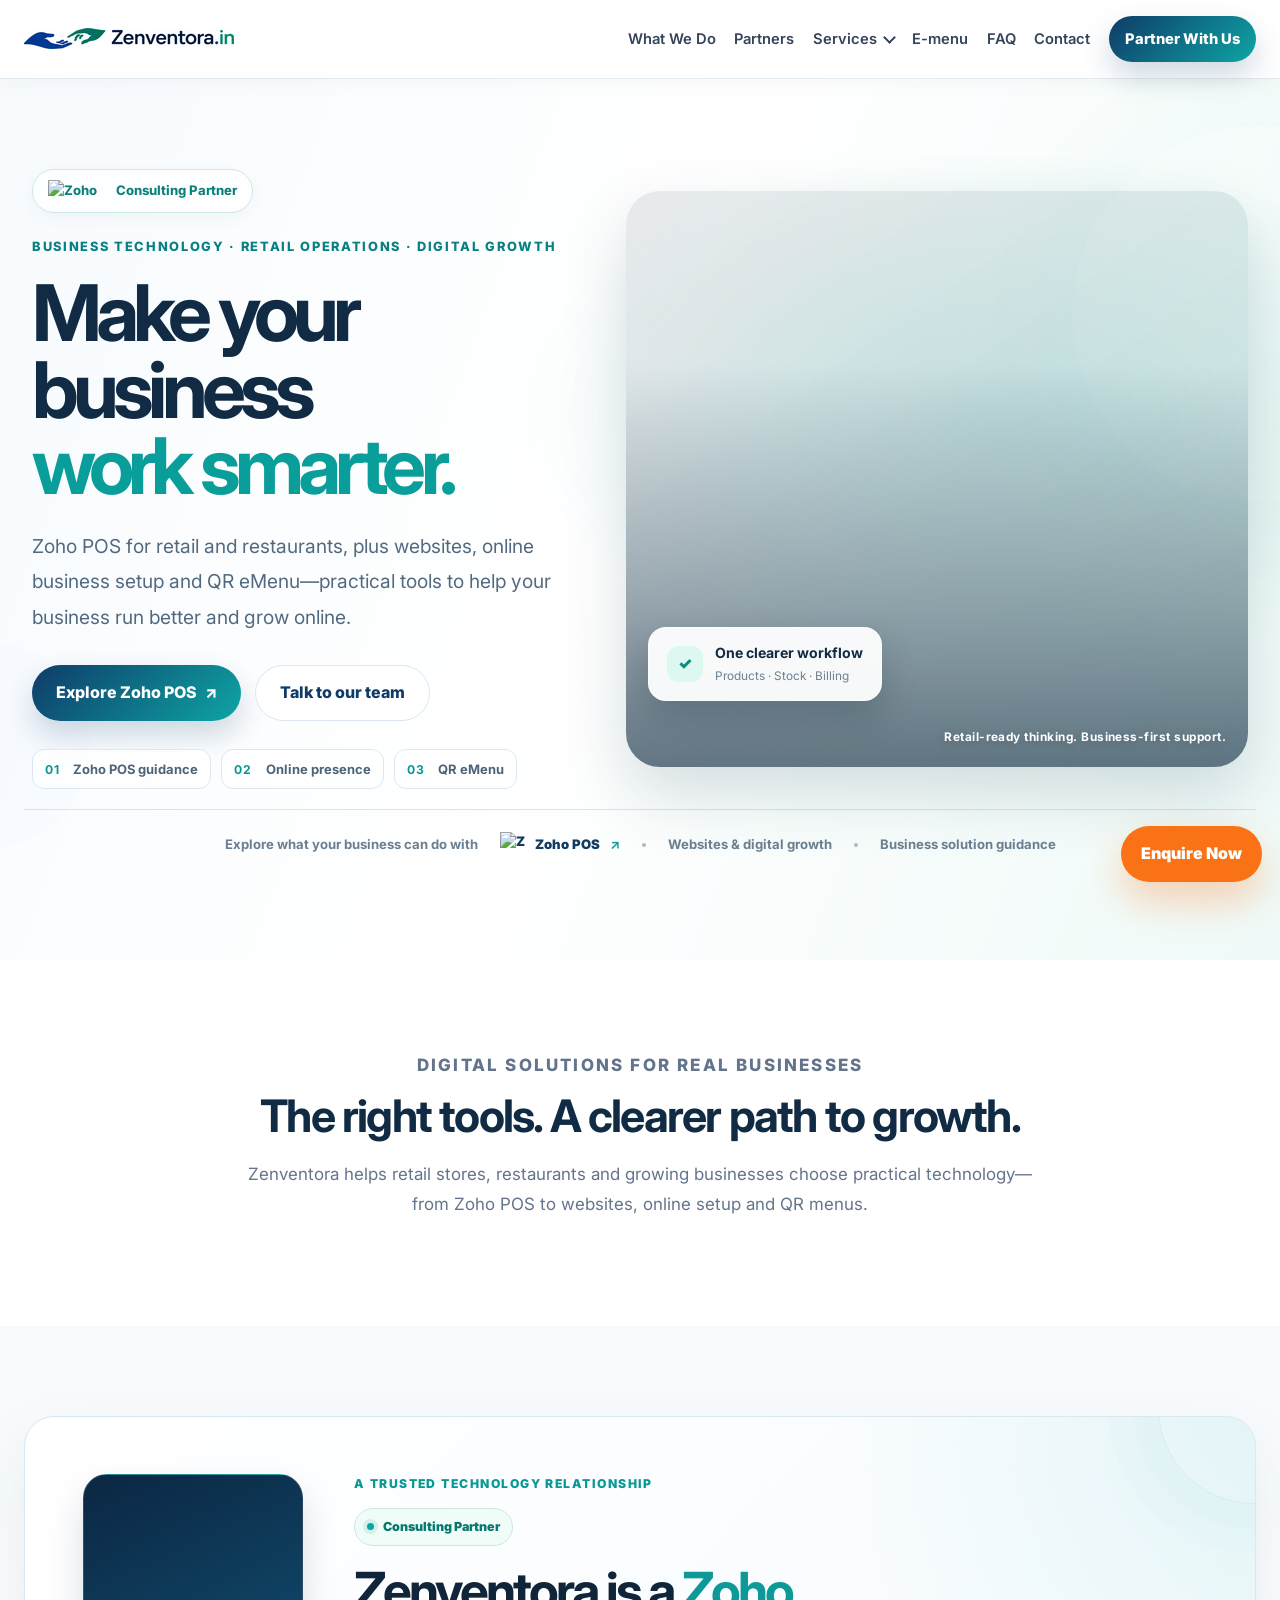
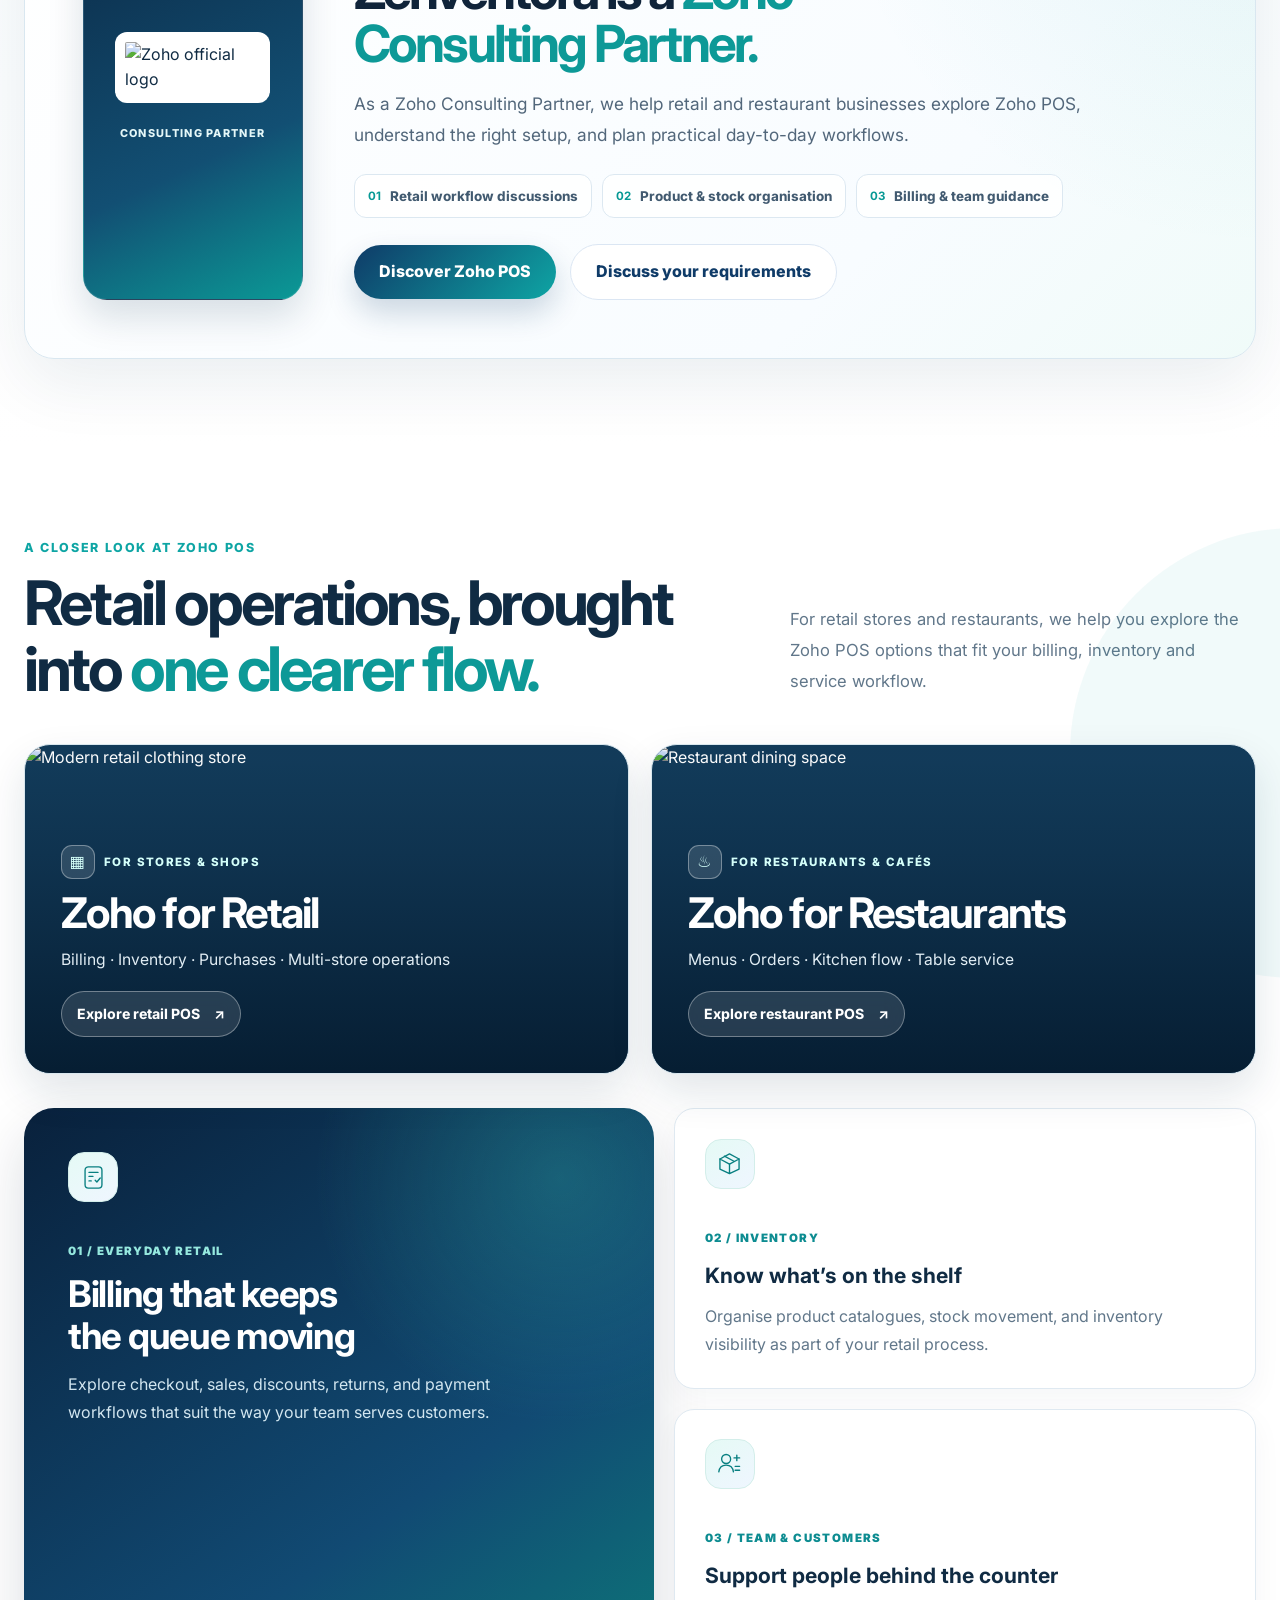
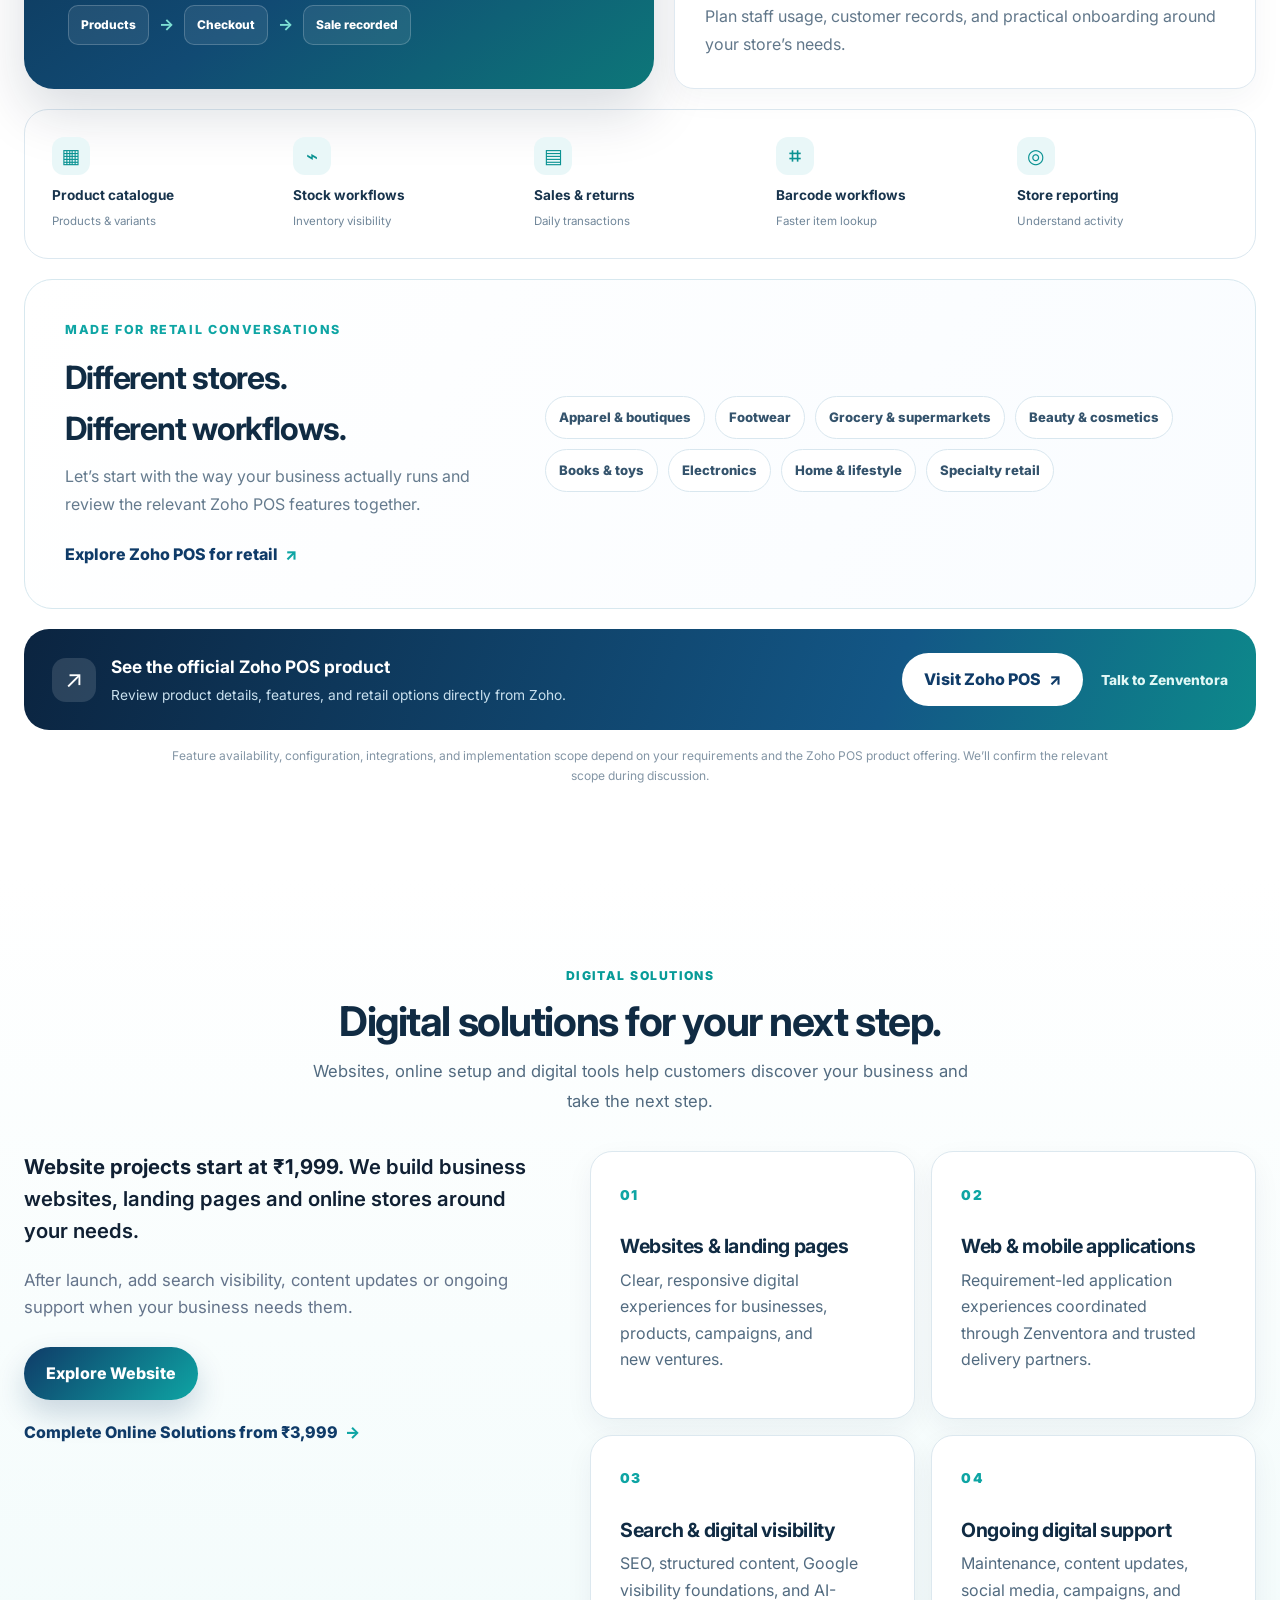
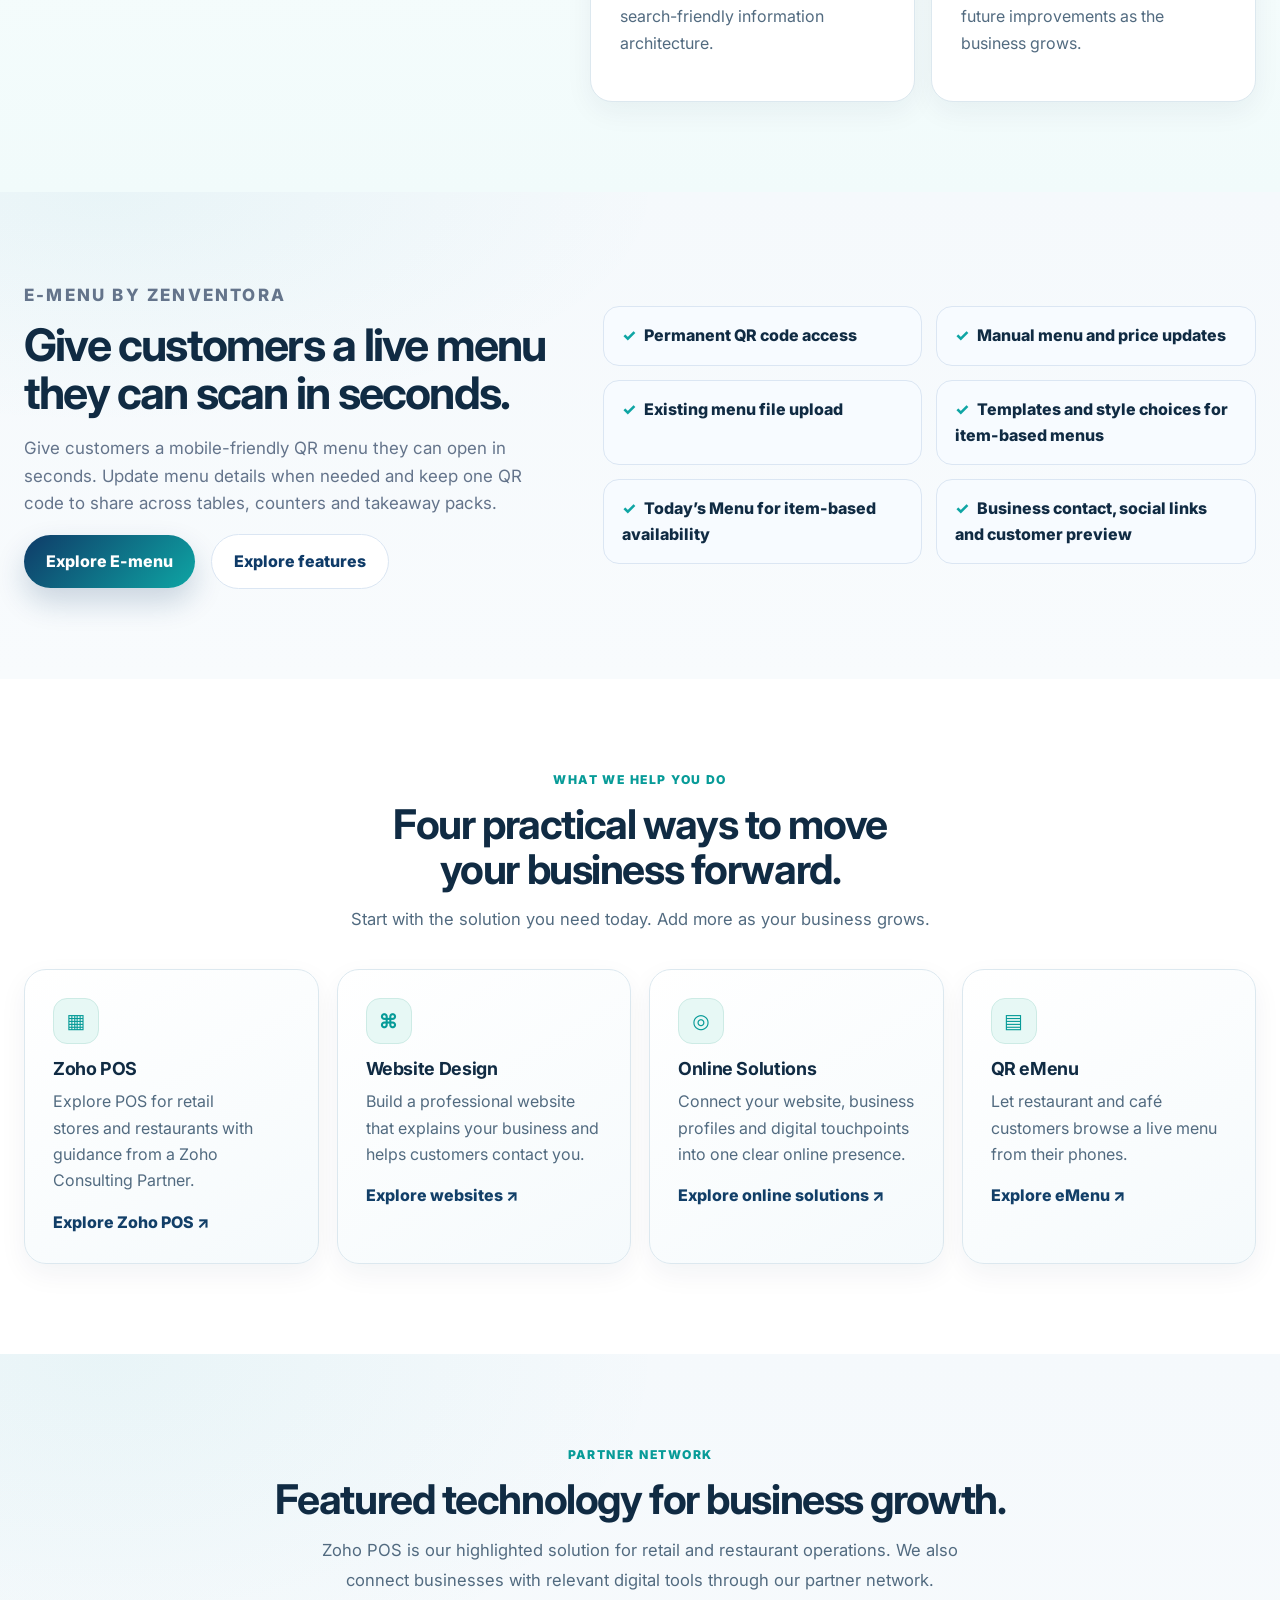
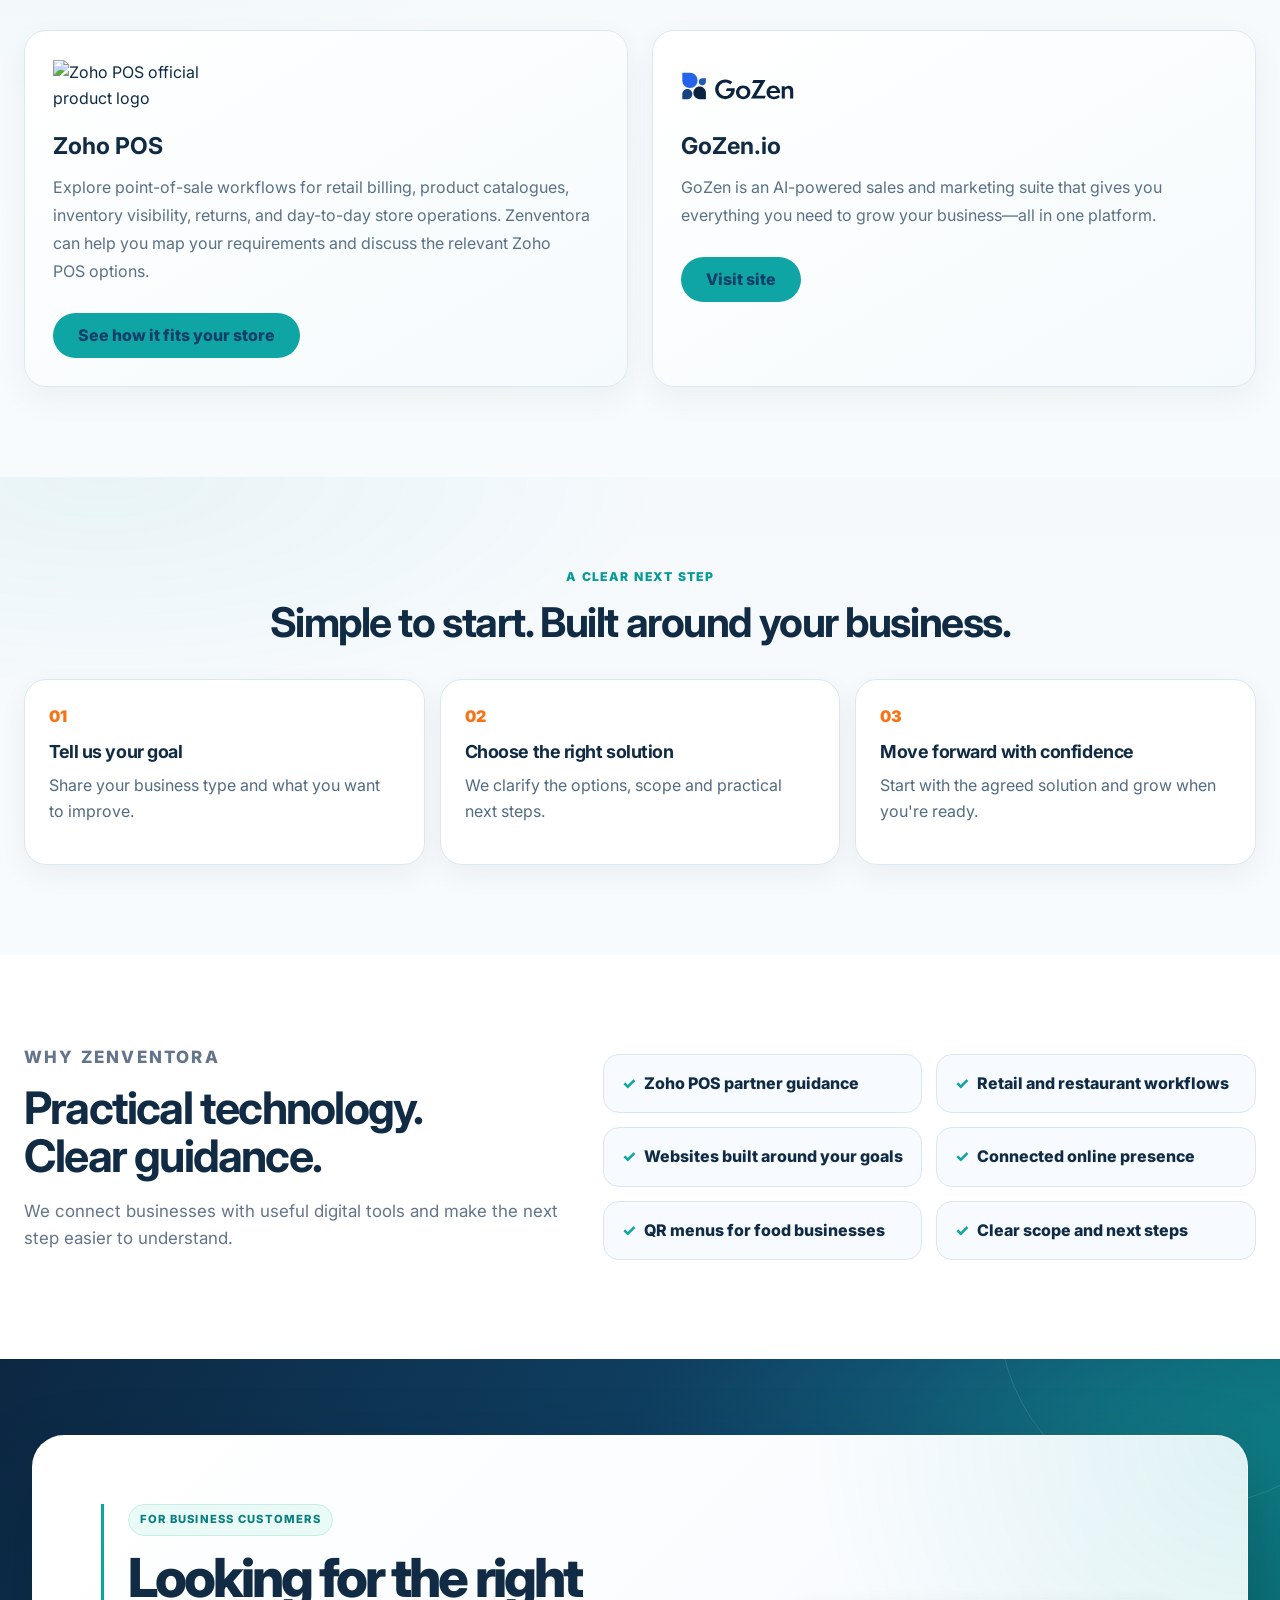
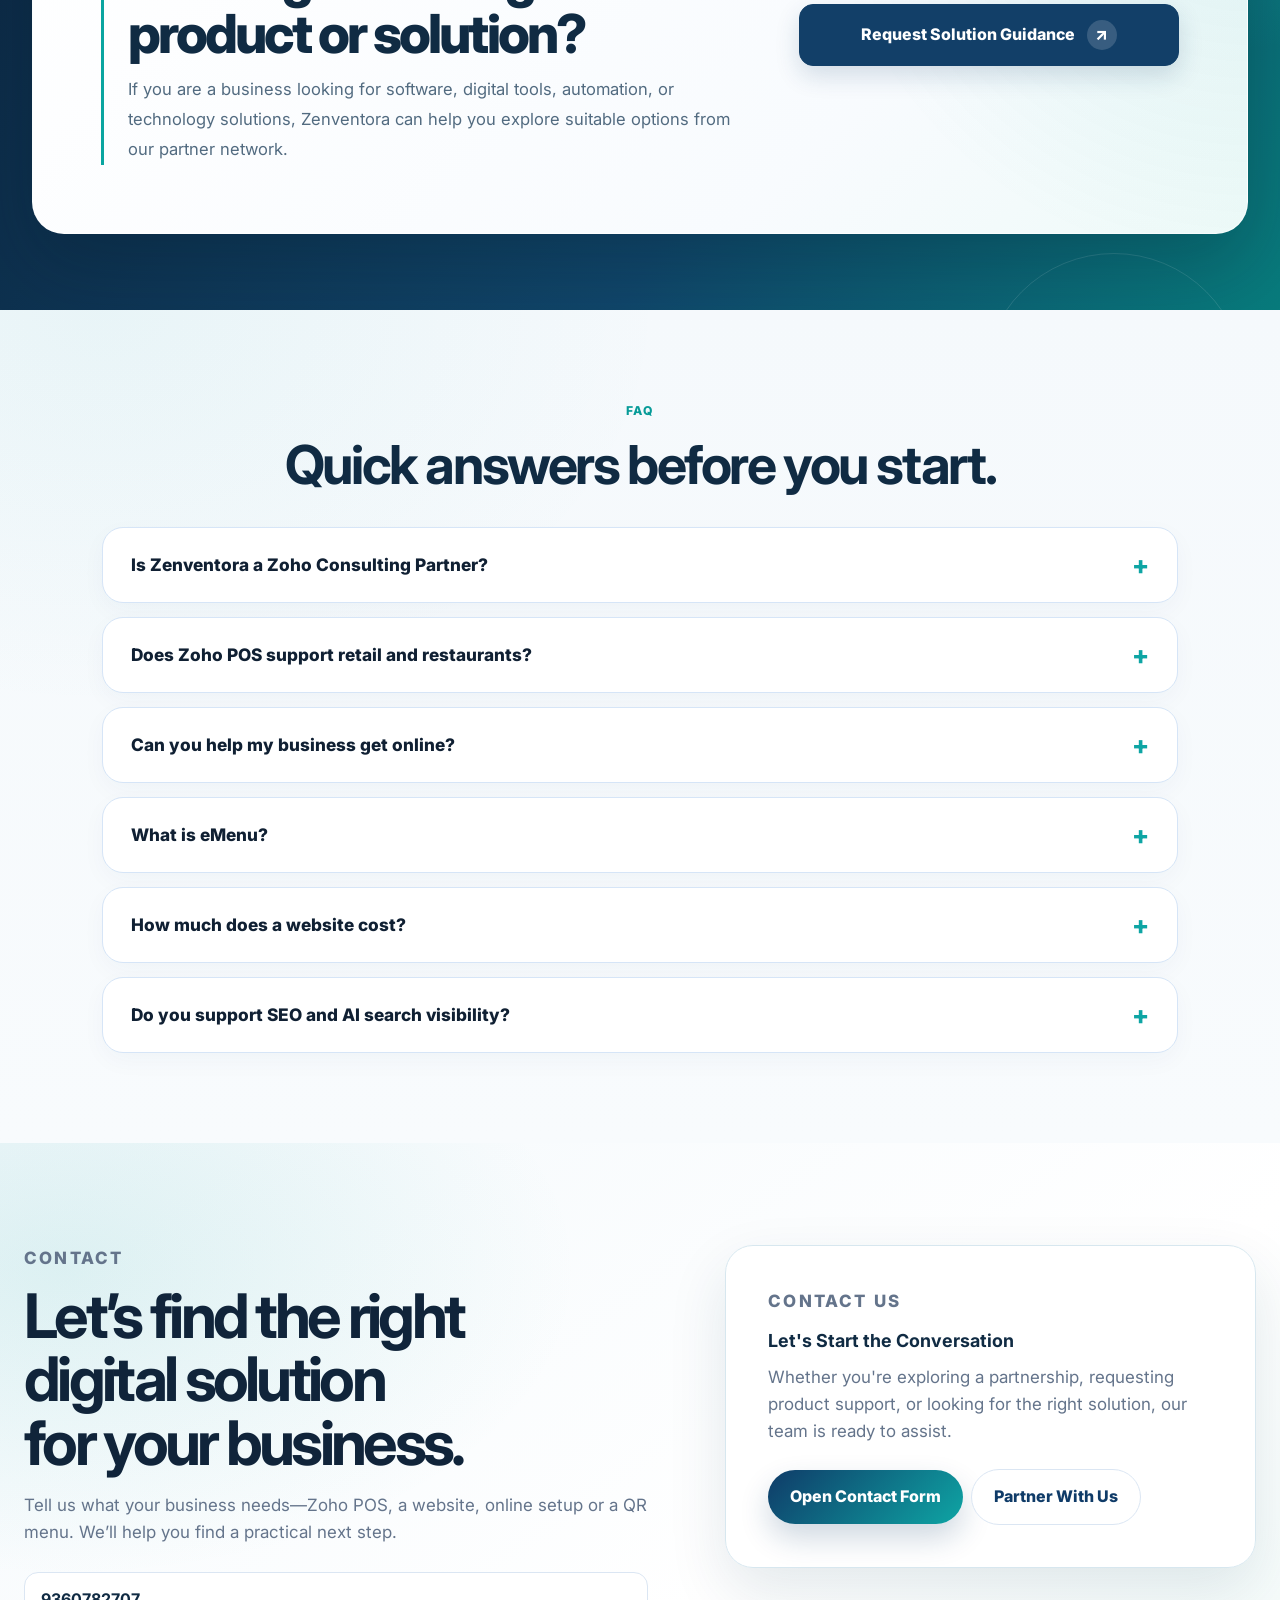
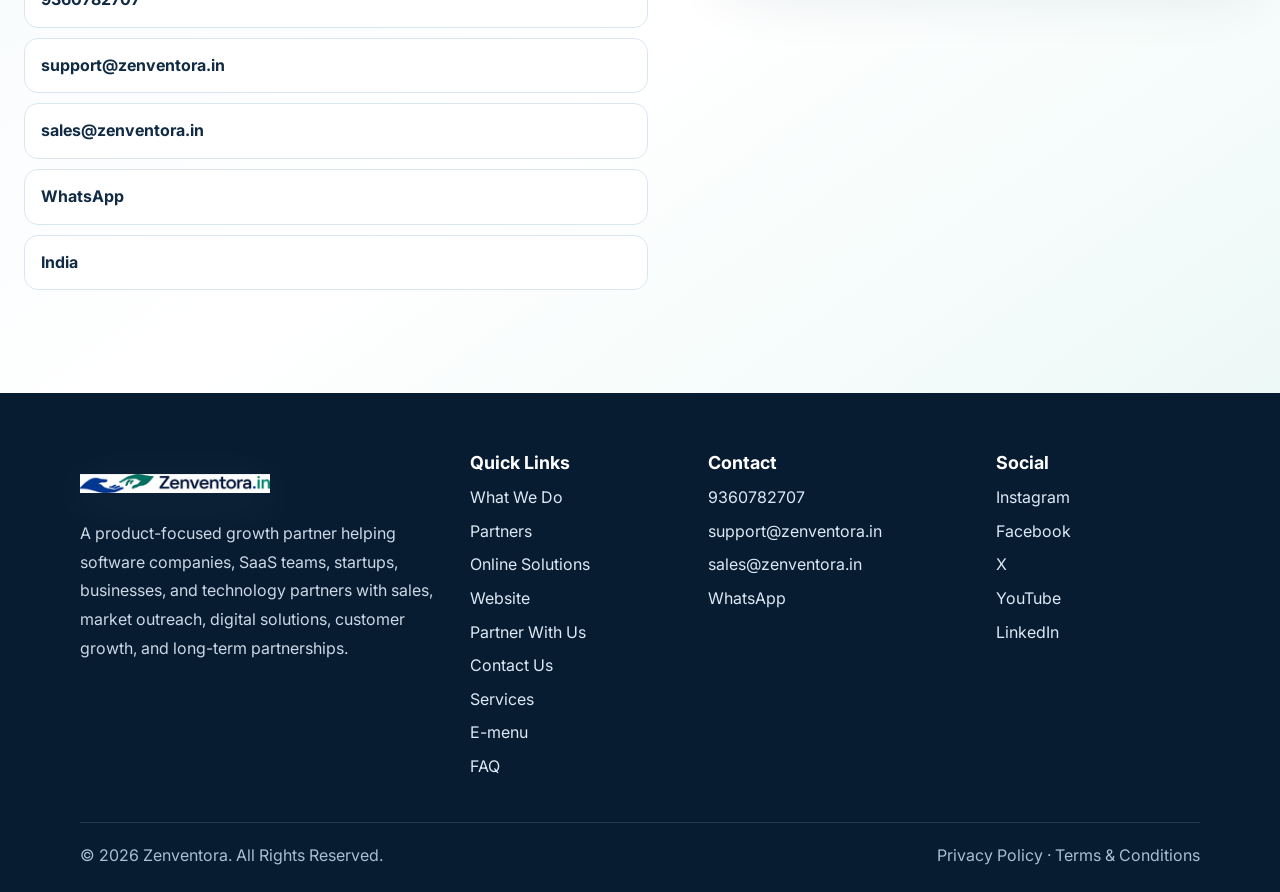
==== index.html @ f7a9f910 "Sharpen homepage digital solutions and POS messaging" ====
<!doctype html>
<html lang="en-IN">
<head>
  <meta charset="utf-8" />
  <meta name="viewport" content="width=device-width, initial-scale=1" />
  <title>Zenventora | Zoho Consulting Partner & Zoho POS Support</title>
  <meta name="description" content="Zenventora is a Zoho Consulting Partner helping businesses explore Zoho POS retail workflows, inventory, billing, and store operations, alongside websites and digital growth services in India." />
  <meta name="keywords" content="Zenventora, Zoho Consulting Partner, Zoho POS India, Zoho POS retail support, retail POS workflow, inventory and billing workflows, website development, website maintenance, SEO, AI search visibility, digital growth" />
  <meta name="application-name" content="Zenventora" />
  <meta name="author" content="Zenventora" />
  <meta name="robots" content="index, follow, max-image-preview:large" />
  <link rel="canonical" href="https://zenventora.in/" />
  <link rel="alternate" href="https://zenventora.in/" hreflang="en-IN" />
  <link rel="alternate" href="https://zenventora.in/" hreflang="x-default" />

  <meta property="og:type" content="website" />
  <meta property="og:url" content="https://zenventora.in/" />
  <meta property="og:title" content="Zenventora | Zoho Consulting Partner & Zoho POS Support" />
  <meta property="og:description" content="Zoho POS guidance for retail inventory, billing, sales, vendor workflows and multi-outlet operations across boutiques, apparel, grocery and supermarkets." />
  <meta property="og:image" content="https://zenventora.in/assets/zenventora.png" />
  <meta property="og:site_name" content="Zenventora" />
  <meta property="og:locale" content="en_IN" />
  <meta name="twitter:card" content="summary_large_image" />
  <meta name="twitter:title" content="Zenventora | Product Growth, Sales & Partnerships" />
  <meta name="twitter:description" content="Zoho POS support for retail billing, inventory, vendors, sales and multi-outlet workflows with Zenventora in India." />
  <meta name="twitter:image" content="https://zenventora.in/assets/zenventora.png" />

  <link rel="icon" href="assets/zenventora.png" type="image/png" />
  <link rel="apple-touch-icon" href="assets/zenventora.png" />
  <link rel="manifest" href="site.webmanifest" />
  <meta name="theme-color" content="#0f3b68" />

  <link rel="preconnect" href="https://fonts.googleapis.com" />
  <link rel="preconnect" href="https://fonts.gstatic.com" crossorigin />
  <link href="https://fonts.googleapis.com/css2?family=Inter:wght@400;500;600;700;800&display=swap" rel="stylesheet" />
  <link rel="stylesheet" href="styles.css" />

  <script type="application/ld+json">
  {
    "@context": "https://schema.org",
    "@type": "WebSite",
    "name": "Zenventora",
    "alternateName": ["Zenventora India", "zenventora.in"],
    "url": "https://zenventora.in/",
    "inLanguage": "en-IN",
    "description": "Official website of Zenventora, a Zoho Consulting Partner helping businesses explore Zoho POS retail workflows alongside websites and digital growth services.",
    "publisher": {
      "@type": "Organization",
      "name": "Zenventora",
      "url": "https://zenventora.in/",
      "logo": "https://zenventora.in/assets/zenventora-logo.svg"
    }
  }
  </script>
  <script type="application/ld+json">
  {
    "@context": "https://schema.org",
    "@type": "Organization",
    "name": "Zenventora",
    "url": "https://zenventora.in/",
    "logo": "https://zenventora.in/assets/zenventora-logo.svg",
    "image": "https://zenventora.in/assets/zenventora.png",
    "hasOfferCatalog": {
      "@type": "OfferCatalog",
      "name": "Zenventora services",
      "itemListElement": [
        {"@type": "Offer", "itemOffered": {"@type": "Service", "name": "Affordable custom website development"}},
        {"@type": "Offer", "itemOffered": {"@type": "Service", "name": "Website maintenance and management"}},
        {"@type": "Offer", "itemOffered": {"@type": "Service", "name": "Search engine optimization (SEO) and AI search visibility optimization"}},
        {"@type": "Offer", "itemOffered": {"@type": "Service", "name": "Digital marketing and social media management"}},
        {"@type": "Offer", "itemOffered": {"@type": "Service", "name": "Web application development"}},
        {"@type": "Offer", "itemOffered": {"@type": "Service", "name": "Mobile application development"}},
        {"@type": "Offer", "itemOffered": {"@type": "Service", "name": "Product sales and partnership growth"}}
      ]
    },
    "alternateName": ["Zenventora India", "zenventora.in"],
    "areaServed": "IN",
    "sameAs": ["https://www.instagram.com/zenventora/", "https://www.facebook.com/profile.php?id=61591519560721", "https://x.com/zenventora", "https://www.youtube.com/@zenventora", "https://www.linkedin.com/company/zenventora/"],
    "description": "Zenventora helps businesses establish and grow their online presence with affordable custom websites, maintenance, SEO, AI search visibility, digital marketing, social media support, as well as product sales, outreach, onboarding coordination, and partner-led growth.",
    "contactPoint": [{
      "@type": "ContactPoint",
      "telephone": "+91-9360782707",
      "contactType": "sales",
      "url": "https://wa.me/919360782707",
      "areaServed": "IN",
      "availableLanguage": ["English", "Tamil"]
    }]
  }
  </script>
  <script type="application/ld+json">
  {
    "@context": "https://schema.org",
    "@type": "Service",
    "name": "Business Website Development",
    "serviceType": "Professional business website development",
    "provider": {"@type":"Organization","name":"Zenventora","url":"https://zenventora.in/"},
    "areaServed": {"@type":"Country","name":"India"},
    "description": "Professional business website development with optional SEO, Google visibility, social media, digital marketing, maintenance, web application, mobile application and business growth support."
  }
  </script>
  <script type="application/ld+json">
  {
    "@context": "https://schema.org",
    "@type": "FAQPage",
    "mainEntity": [
      {"@type":"Question","name":"What does Zenventora do?","acceptedAnswer":{"@type":"Answer","text":"Zenventora provides affordable custom website development, web application and mobile app development, website maintenance, SEO, AI search visibility optimization, digital marketing, social media support, product sales support, customer outreach, onboarding coordination, and partner-led growth."}},
      {"@type":"Question","name":"Can Zenventora manage my website after launch?","acceptedAnswer":{"@type":"Answer","text":"Yes. Zenventora can support website maintenance and ongoing management, including content updates, performance checks, technical upkeep, SEO support, and planned improvements based on the agreed scope."}},
      {"@type":"Question","name":"What is AI search visibility optimization?","acceptedAnswer":{"@type":"Answer","text":"AI search visibility optimization, often called answer engine optimization (AEO) or generative engine optimization (GEO), helps make website information clear, structured, accurate, and easier for search engines and AI assistants to understand. Visibility or rankings cannot be guaranteed because platforms control their own results."}},
      {"@type":"Question","name":"Does Zenventora provide website, web application, and mobile application development?","acceptedAnswer":{"@type":"Answer","text":"Yes. Zenventora supports custom business websites, web applications, mobile application development, SaaS implementation support, product sales, and partnership-led growth through its delivery coordination and trusted partner network."}},
      {"@type":"Question","name":"Who can partner with Zenventora?","acceptedAnswer":{"@type":"Answer","text":"SaaS companies, software product companies, startup product teams, digital solution brands, and business technology providers can partner with Zenventora."}},
            {"@type":"Question","name":"Does Zenventora work with customers directly?","acceptedAnswer":{"@type":"Answer","text":"Yes. Businesses looking for software, digital tools, automation, or technology solutions can contact Zenventora for guided solution discovery."}},
      {"@type":"Question","name":"How much does website work cost?","acceptedAnswer":{"@type":"Answer","text":"Zenventora uses requirement-based pricing. The final scope and price depend on the pages, features, integrations, content, design requirements and ongoing support needed."}},
      {"@type":"Question","name":"Does Zenventora optimise websites for AI search and LLM-based discovery?","acceptedAnswer":{"@type":"Answer","text":"Zenventora applies strong SEO foundations such as clear answers, structured information, descriptive headings, internal linking and accurate metadata to help search and AI-powered systems understand a business. No specific AI recommendation or answer can be guaranteed."}}
    ]
  }
  </script>
</head>
<body>
  <a class="skip-link" href="#main">Skip to content</a>
  <header class="site-header" data-header>
    <nav class="nav container" aria-label="Primary navigation">
      <a class="brand" href="#home" aria-label="Zenventora home">
        <img class="brand-logo" src="assets/zenventora-logo.svg" alt="Official Zenventora logo" itemprop="logo" />
      </a>
      <button class="nav-toggle" type="button" aria-controls="nav-menu" aria-expanded="false" data-nav-toggle>Menu</button>
      <div id="nav-menu" class="nav-menu" data-nav-menu>
        <a href="#what-we-do">What We Do</a>
        <a href="#partners">Partners</a>
        <details class="nav-dropdown"><summary>Services</summary><div class="nav-dropdown-menu"><a href="online-solutions/">Online Solutions</a><a href="website/">Website</a></div></details>
        <a href="emenu/">E-menu</a>
        <a href="#faq">FAQ</a>
        <a href="#contact">Contact</a>
        <a class="btn btn-primary btn-small" href="partner-with-us.html">Partner With Us</a>
      </div>
    </nav>
  </header>

  <main id="main">
    <section id="home" class="hero section hero-redesign">
      <div class="hero-orb hero-orb-one" aria-hidden="true"></div><div class="hero-orb hero-orb-two" aria-hidden="true"></div>
      <div class="container hero-grid">
        <div class="hero-copy">
          <div class="hero-trust-pill"><img class="hero-zoho-logo" src="https://www.zohowebstatic.com/sites/zweb/images/commonroot/zoho-logo-web.svg" alt="Zoho" loading="lazy" /> <span>Consulting Partner</span></div>
          <p class="eyebrow">Business technology · Retail operations · Digital growth</p>
          <h1>Make your business <span>work smarter.</span></h1>
          <p class="hero-text">Zoho POS for retail and restaurants, plus websites, online business setup and QR eMenu—practical tools to help your business run better and grow online.</p>
          <div class="hero-actions">
            <a class="btn btn-primary" href="#zoho-pos">Explore Zoho POS <span aria-hidden="true">↗</span></a>
            <a class="btn btn-secondary" href="contact.html">Talk to our team</a>
          </div>
          <div class="hero-proof-row"><span><b>01</b> Zoho POS guidance</span><span><b>02</b> Online presence</span><span><b>03</b> QR eMenu</span></div>
        </div>
        <div class="hero-art-wrap">
          <div class="hero-art-glow" aria-hidden="true"></div>
          <svg class="hero-art" viewBox="0 0 620 500" role="img" aria-labelledby="hero-art-title hero-art-desc" xmlns="http://www.w3.org/2000/svg">
            <title id="hero-art-title">Connected retail technology illustration</title><desc id="hero-art-desc">An illustrated point-of-sale screen, inventory cards, a shopping bag, and connected business workflow elements.</desc>
            <defs><linearGradient id="screenGrad" x1="0" y1="0" x2="1" y2="1"><stop stop-color="#143f70"/><stop offset="1" stop-color="#0e9f9b"/></linearGradient><linearGradient id="bagGrad" x1="0" y1="0" x2="1" y2="1"><stop stop-color="#ffb36a"/><stop offset="1" stop-color="#f97316"/></linearGradient><filter id="softShadow" x="-30%" y="-30%" width="160%" height="160%"><feDropShadow dx="0" dy="18" stdDeviation="18" flood-color="#0b2440" flood-opacity=".15"/></filter></defs>
            <circle cx="322" cy="246" r="190" fill="#dff7f4"/><circle cx="322" cy="246" r="146" fill="#edf8ff"/>
            <g filter="url(#softShadow)" transform="translate(125 95) rotate(-4 180 150)">
              <rect x="30" y="18" width="330" height="260" rx="26" fill="#fff" stroke="#d6e7ef" stroke-width="2"/><rect x="30" y="18" width="330" height="48" rx="26" fill="#f4f9fc"/><path d="M30 48h330v18H30z" fill="#f4f9fc"/>
              <circle cx="54" cy="42" r="5" fill="#f97316"/><circle cx="72" cy="42" r="5" fill="#0ea5a4"/><circle cx="90" cy="42" r="5" fill="#9bb7ce"/>
              <rect x="52" y="88" width="132" height="166" rx="16" fill="#f2f8fc"/><rect x="70" y="108" width="96" height="10" rx="5" fill="#c5d8e8"/><rect x="70" y="128" width="62" height="7" rx="3.5" fill="#d8e6ef"/>
              <rect x="70" y="154" width="42" height="42" rx="12" fill="#d9f6f0"/><path d="M82 176l8 8 14-18" fill="none" stroke="#0e9f9b" stroke-width="4" stroke-linecap="round" stroke-linejoin="round"/><rect x="122" y="160" width="43" height="7" rx="3.5" fill="#a8bfd2"/><rect x="122" y="175" width="34" height="6" rx="3" fill="#d0dee8"/>
              <rect x="202" y="88" width="132" height="74" rx="14" fill="#e8f8f6"/><text x="218" y="111" font-size="11" fill="#517186" font-family="Arial,sans-serif">TODAY'S SALES</text><text x="218" y="140" font-size="23" font-weight="700" fill="#0b2440" font-family="Arial,sans-serif">₹24,850</text>
              <rect x="202" y="176" width="132" height="78" rx="14" fill="#f5f8fc"/><path d="M218 231l20-20 17 9 20-26 18 11 22-20" fill="none" stroke="#0ea5a4" stroke-width="4" stroke-linecap="round" stroke-linejoin="round"/><path d="M218 238h100" stroke="#d3e2eb" stroke-width="2"/>
            </g>
            <g filter="url(#softShadow)" transform="translate(390 265) rotate(8)"><rect x="0" y="0" width="126" height="145" rx="22" fill="url(#bagGrad)"/><path d="M35 10v-5a28 28 0 0 1 56 0v5" fill="none" stroke="#fff4e9" stroke-width="8" stroke-linecap="round"/><path d="M28 46h70" stroke="#fff" stroke-opacity=".75" stroke-width="5" stroke-linecap="round"/><path d="M28 64h48" stroke="#fff" stroke-opacity=".75" stroke-width="5" stroke-linecap="round"/><circle cx="94" cy="106" r="18" fill="#fff"/><path d="M85 106l6 6 12-14" fill="none" stroke="#f97316" stroke-width="4" stroke-linecap="round" stroke-linejoin="round"/></g>
            <g filter="url(#softShadow)" transform="translate(30 290)"><rect width="142" height="88" rx="18" fill="#fff" stroke="#d9e8f0"/><rect x="16" y="17" width="34" height="34" rx="10" fill="#e3f8f4"/><path d="M25 36h16M33 28v16" stroke="#0e9f9b" stroke-width="3" stroke-linecap="round"/><rect x="61" y="21" width="62" height="7" rx="3.5" fill="#b8ccdc"/><rect x="61" y="36" width="45" height="6" rx="3" fill="#d8e5ed"/><rect x="16" y="65" width="108" height="6" rx="3" fill="#edf3f7"/></g>
            <g filter="url(#softShadow)" transform="translate(430 80)"><rect width="126" height="70" rx="18" fill="#fff" stroke="#d9e8f0"/><circle cx="27" cy="35" r="13" fill="#e4f8f4"/><path d="M21 35l4 4 8-9" fill="none" stroke="#0e9f9b" stroke-width="3" stroke-linecap="round" stroke-linejoin="round"/><rect x="48" y="25" width="61" height="7" rx="3.5" fill="#9db8cc"/><rect x="48" y="39" width="43" height="6" rx="3" fill="#d3e1eb"/></g>
            <path d="M78 173c-28-19-33-47-12-65" fill="none" stroke="#0ea5a4" stroke-width="3" stroke-dasharray="6 8" stroke-linecap="round"/><circle cx="63" cy="102" r="6" fill="#0ea5a4"/><circle cx="528" cy="214" r="7" fill="#f97316"/><path d="M523 220c-12 18-18 26-28 32" fill="none" stroke="#f97316" stroke-width="3" stroke-dasharray="5 7" stroke-linecap="round"/>
          </svg>
          <div class="hero-float-note"><span class="hero-float-icon">✓</span><span><strong>One clearer workflow</strong><small>Products · Stock · Billing</small></span></div>
          <div class="hero-art-caption">Retail-ready thinking. Business-first support.</div>
        </div>
      </div>
      <div class="container hero-bottom-strip"><span>Explore what your business can do with</span><a href="https://www.zoho.com/en-in/pos/" target="_blank" rel="noopener"><img src="https://www.zohowebstatic.com/sites/oweb/images/productlogos/pos.svg" alt="Zoho POS" loading="lazy"/> <span>Zoho POS</span> <b aria-hidden="true">↗</b></a><i></i><span>Websites & digital growth</span><i></i><span>Business solution guidance</span></div>
    </section>

    <section class="section intro"><div class="container narrow"><p class="eyebrow">Digital solutions for real businesses</p><h2>The right tools. A clearer path to growth.</h2><p>Zenventora helps retail stores, restaurants and growing businesses choose practical technology—from Zoho POS to websites, online setup and QR menus.</p></div></section>

    <section id="zoho-partner" class="section zoho-partner-section zoho-partner-spotlight">
      <div class="container">
        <div class="zoho-partner-card">
          <div class="zoho-brand-lockup"><img src="https://www.zohowebstatic.com/sites/zweb/images/commonroot/zoho-logo-web.svg" alt="Zoho official logo" loading="lazy"></div>
          <div class="zoho-partner-copy">
            <p class="eyebrow">A trusted technology relationship</p>
            <div class="partner-status-pill"><span></span> Consulting Partner</div>
            <h2>Zenventora is a <span>Zoho Consulting Partner.</span></h2>
            <p class="zoho-partner-intro">As a Zoho Consulting Partner, we help retail and restaurant businesses explore Zoho POS, understand the right setup, and plan practical day-to-day workflows.</p>
            <div class="zoho-highlight-points"><span><b>01</b> Retail workflow discussions</span><span><b>02</b> Product & stock organisation</span><span><b>03</b> Billing & team guidance</span></div>
            <div class="hero-actions"><a class="btn btn-primary" href="#zoho-pos">Discover Zoho POS</a><a class="btn btn-secondary" href="contact.html">Discuss your requirements</a></div>
          </div>
          <div class="zoho-partner-mark" aria-label="Zoho consulting partner highlight"><span>Better retail</span><strong>with Zoho</strong><span>Guided by Zenventora</span><div class="partner-mark-orbit" aria-hidden="true">✳</div></div>
        </div>
      </div>
    </section>

    <section id="zoho-pos" class="section zoho-pos-experience">
      <div class="container">
        <div class="pos-section-top">
          <div><p class="eyebrow">A closer look at Zoho POS</p><h2>Retail operations, brought into <span>one clearer flow.</span></h2></div>
          <p>For retail stores and restaurants, we help you explore the Zoho POS options that fit your billing, inventory and service workflow.</p>
        </div>
        <div class="zoho-industry-grid" aria-label="Explore Zoho POS by business type">
          <a class="zoho-industry-card zoho-retail-card" href="https://www.zoho.com/en-in/pos/retail/" target="_blank" rel="noopener">
            <img src="https://images.unsplash.com/photo-1441986300917-64674bd600d8?auto=format&fit=crop&w=1000&q=85" alt="Modern retail clothing store" loading="lazy">
            <span class="industry-card-shade" aria-hidden="true"></span>
            <span class="industry-card-content"><span class="industry-eyebrow"><span class="industry-icon" aria-hidden="true">▦</span> FOR STORES & SHOPS</span><strong>Zoho for Retail</strong><small>Billing · Inventory · Purchases · Multi-store operations</small><span class="industry-card-link">Explore retail POS <b aria-hidden="true">↗</b></span></span>
          </a>
          <a class="zoho-industry-card zoho-restaurant-card" href="https://www.zoho.com/en-in/pos/restaurants/" target="_blank" rel="noopener">
            <img src="https://images.unsplash.com/photo-1517248135467-4c7edcad34c4?auto=format&fit=crop&w=1000&q=85" alt="Restaurant dining space" loading="lazy">
            <span class="industry-card-shade" aria-hidden="true"></span>
            <span class="industry-card-content"><span class="industry-eyebrow"><span class="industry-icon" aria-hidden="true">♨</span> FOR RESTAURANTS & CAFÉS</span><strong>Zoho for Restaurants</strong><small>Menus · Orders · Kitchen flow · Table service</small><span class="industry-card-link">Explore restaurant POS <b aria-hidden="true">↗</b></span></span>
          </a>
        </div>
        <div class="pos-feature-layout">
          <div class="pos-feature-main">
            <div class="pos-feature-icon pos-icon-billing"><svg viewBox="0 0 48 48" aria-hidden="true"><rect x="9" y="5" width="30" height="38" rx="6"/><path d="M16 15h16M16 22h7M16 30h4M27 29l3 3 6-7"/></svg></div>
            <span class="pos-card-kicker">01 / Everyday retail</span><h3>Billing that keeps the queue moving</h3><p>Explore checkout, sales, discounts, returns, and payment workflows that suit the way your team serves customers.</p>
            <div class="pos-mini-flow"><span>Products</span><b>→</b><span>Checkout</span><b>→</b><span>Sale recorded</span></div>
          </div>
          <div class="pos-feature-side">
            <article class="pos-feature-card"><div class="pos-feature-icon"><svg viewBox="0 0 48 48" aria-hidden="true"><path d="M7 16 24 7l17 9-17 9-17-9Z"/><path d="M7 16v18l17 8 17-8V16M24 25v17M15 11l17 9"/></svg></div><span class="pos-card-kicker">02 / Inventory</span><h3>Know what’s on the shelf</h3><p>Organise product catalogues, stock movement, and inventory visibility as part of your retail process.</p></article>
            <article class="pos-feature-card"><div class="pos-feature-icon pos-icon-orange"><svg viewBox="0 0 48 48" aria-hidden="true"><circle cx="18" cy="16" r="8"/><path d="M5 39c1-8 6-12 13-12s12 4 13 12M32 14h10M37 9v10M34 29h8M34 36h8"/></svg></div><span class="pos-card-kicker">03 / Team & customers</span><h3>Support people behind the counter</h3><p>Plan staff usage, customer records, and practical onboarding around your store’s needs.</p></article>
          </div>
        </div>
        <div class="pos-capability-band">
          <div><span class="pos-capability-symbol">▦</span><strong>Product catalogue</strong><small>Products & variants</small></div>
          <div><span class="pos-capability-symbol">⌁</span><strong>Stock workflows</strong><small>Inventory visibility</small></div>
          <div><span class="pos-capability-symbol">▤</span><strong>Sales & returns</strong><small>Daily transactions</small></div>
          <div><span class="pos-capability-symbol">⌗</span><strong>Barcode workflows</strong><small>Faster item lookup</small></div>
          <div><span class="pos-capability-symbol">◎</span><strong>Store reporting</strong><small>Understand activity</small></div>
        </div>
        <div class="pos-retail-fit">
          <div class="pos-retail-fit-copy"><p class="eyebrow">Made for retail conversations</p><h3>Different stores. Different workflows.</h3><p>Let’s start with the way your business actually runs and review the relevant Zoho POS features together.</p><a class="text-link" href="https://www.zoho.com/en-in/pos/retail/" target="_blank" rel="noopener">Explore Zoho POS for retail <span aria-hidden="true">↗</span></a></div>
          <div class="retail-tags"><span>Apparel & boutiques</span><span>Footwear</span><span>Grocery & supermarkets</span><span>Beauty & cosmetics</span><span>Books & toys</span><span>Electronics</span><span>Home & lifestyle</span><span>Specialty retail</span></div>
        </div>
        <div class="pos-cta-bar"><div><span class="pos-cta-icon">↗</span><div><strong>See the official Zoho POS product</strong><p>Review product details, features, and retail options directly from Zoho.</p></div></div><div class="pos-cta-actions"><a class="btn btn-light" href="https://www.zoho.com/en-in/pos/" target="_blank" rel="noopener">Visit Zoho POS <span aria-hidden="true">↗</span></a><a class="pos-contact-link" href="contact.html">Talk to Zenventora</a></div></div>
        <p class="pos-disclaimer">Feature availability, configuration, integrations, and implementation scope depend on your requirements and the Zoho POS product offering. We’ll confirm the relevant scope during discussion.</p>
      </div>
    </section>

    <section id="web-presence" class="section web-presence">
      <div class="container">
        <div class="section-heading">
          <p class="eyebrow">Digital solutions</p>
          <h2>Digital solutions for your next step.</h2>
          <p>Websites, online setup and digital tools help customers discover your business and take the next step.</p>
        </div>
        <div class="web-presence-grid">
          <div class="web-presence-copy">
            <p class="web-presence-lead"><strong>Website projects start at ₹1,999.</strong> We build business websites, landing pages and online stores around your needs.</p>
            <p>After launch, add search visibility, content updates or ongoing support when your business needs them.</p>
            <div class="web-presence-actions">
              <a class="btn btn-primary" href="website/">Explore Website</a>
              <a class="text-link" href="online-solutions/">Complete Online Solutions from ₹3,999 <span aria-hidden="true">→</span></a>
            </div>
          </div>
          <div class="web-service-grid" aria-label="Digital solution capabilities">
            <article class="web-service-card"><span class="service-number">01</span><h3>Websites & landing pages</h3><p>Clear, responsive digital experiences for businesses, products, campaigns, and new ventures.</p></article>
            <article class="web-service-card"><span class="service-number">02</span><h3>Web & mobile applications</h3><p>Requirement-led application experiences coordinated through Zenventora and trusted delivery partners.</p></article>
            <article class="web-service-card"><span class="service-number">03</span><h3>Search & digital visibility</h3><p>SEO, structured content, Google visibility foundations, and AI-search-friendly information architecture.</p></article>
            <article class="web-service-card"><span class="service-number">04</span><h3>Ongoing digital support</h3><p>Maintenance, content updates, social media, campaigns, and future improvements as the business grows.</p></article>
          </div>
        </div>
      </div>
    </section>

    <section id="e-menu" class="section emenu-promo soft-bg">
      <div class="container split-grid">
        <div><p class="eyebrow">E-menu by Zenventora</p><h2>Give customers a live menu they can scan in seconds.</h2><p>Give customers a mobile-friendly QR menu they can open in seconds. Update menu details when needed and keep one QR code to share across tables, counters and takeaway packs.</p><div class="hero-actions"><a class="btn btn-primary" href="emenu/">Explore E-menu</a><a class="btn btn-secondary" href="emenu/#features">Explore features</a></div></div>
        <div class="check-grid"><span>Permanent QR code access</span><span>Manual menu and price updates</span><span>Existing menu file upload</span><span>Templates and style choices for item-based menus</span><span>Today’s Menu for item-based availability</span><span>Business contact, social links and customer preview</span></div>
      </div>
    </section>

    <section id="what-we-do" class="section"><div class="container"><div class="section-heading"><p class="eyebrow">What we help you do</p><h2>Four practical ways to move your business forward.</h2><p>Start with the solution you need today. Add more as your business grows.</p></div><div class="card-grid four"><article class="card"><span class="icon">▦</span><h3>Zoho POS</h3><p>Explore POS for retail stores and restaurants with guidance from a Zoho Consulting Partner.</p><a href="#zoho-pos">Explore Zoho POS ↗</a></article><article class="card"><span class="icon">⌘</span><h3>Website Design</h3><p>Build a professional website that explains your business and helps customers contact you.</p><a href="website/">Explore websites ↗</a></article><article class="card"><span class="icon">◎</span><h3>Online Solutions</h3><p>Connect your website, business profiles and digital touchpoints into one clear online presence.</p><a href="online-solutions/">Explore online solutions ↗</a></article><article class="card"><span class="icon">▤</span><h3>QR eMenu</h3><p>Let restaurant and café customers browse a live menu from their phones.</p><a href="emenu/">Explore eMenu ↗</a></article></div></div></section>

    <section id="partners" class="section soft-bg">
      <div class="container">
        <div class="section-heading">
          <p class="eyebrow">Partner network</p>
          <h2>Featured technology for business growth.</h2>
          <p>Zoho POS is our highlighted solution for retail and restaurant operations. We also connect businesses with relevant digital tools through our partner network.</p>
        </div>
        <div class="partner-grid partner-grid-featured" data-nosnippet>
          <article class="partner-card partner-card-featured zoho-pos-card">
            <a class="partner-logo zoho-pos-wordmark" href="https://www.zoho.com/en-in/pos/" target="_blank" rel="noopener" aria-label="Explore official Zoho POS">
              <img class="zoho-pos-official-logo" src="https://www.zohowebstatic.com/sites/oweb/images/productlogos/pos.svg" alt="Zoho POS official product logo" loading="lazy" />
            </a>
            <h3>Zoho POS</h3>
            <p>Explore point-of-sale workflows for retail billing, product catalogues, inventory visibility, returns, and day-to-day store operations. Zenventora can help you map your requirements and discuss the relevant Zoho POS options.</p>
            <a class="partner-link" href="#zoho-pos">See how it fits your store</a>
          </article>

          <article class="partner-card partner-card-featured"><a class="partner-logo" href="https://gozen.io/?via=zenventora" target="_blank" rel="noopener"><svg width="250" height="50" viewBox="0 0 2740 400" fill="none" xmlns="http://www.w3.org/2000/svg">
    <path d="M379.418 304.348V400H283.766C258.397 400 234.068 389.922 216.13 371.984C198.191 354.046 188.114 329.716 188.114 304.348C188.114 278.979 198.191 254.65 216.13 236.712C234.068 218.773 258.397 208.696 283.766 208.696C309.134 208.696 333.464 218.773 351.402 236.712C369.34 254.65 379.418 278.979 379.418 304.348Z" fill="#0C233F"></path>
    <path d="M96.8117 246.377C117.183 246.377 136.721 254.47 151.126 268.875C165.531 283.279 173.623 302.817 173.623 323.188C173.623 343.56 165.531 363.097 151.126 377.502C136.721 391.907 117.183 400 96.8117 400H20.0002V323.188C20.0002 302.817 28.0928 283.279 42.4977 268.875C56.9027 254.47 76.44 246.377 96.8117 246.377Z" fill="#17417F"></path>
    <path d="M324.346 191.304C309.739 191.304 295.732 185.502 285.404 175.174C275.075 164.846 269.273 150.838 269.273 136.232C269.273 121.626 275.075 107.618 285.404 97.2897C295.732 86.9617 309.739 81.1594 324.346 81.1594H379.418V136.232C379.418 150.838 373.616 164.846 363.288 175.174C352.96 185.502 338.952 191.304 324.346 191.304Z" fill="#205BB2"></path>
    <path d="M20.002 0H135.944C166.694 0 196.184 12.2153 217.927 33.9586C239.671 55.7019 251.886 85.1922 251.886 115.942C251.886 146.692 239.671 176.182 217.927 197.925C196.184 219.669 166.694 231.884 135.944 231.884C105.194 231.884 75.7039 219.669 53.9606 197.925C32.2173 176.182 20.002 146.692 20.002 115.942L20.002 0Z" fill="#2563EB"></path>
    <path d="M818.111 250C818.111 270.655 814.332 290.176 806.776 308.564C799.471 326.7 789.395 342.569 776.549 356.171C763.703 369.773 748.589 380.479 731.209 388.287C713.829 396.096 695.189 400 675.29 400C653.627 400 633.224 396.096 614.081 388.287C595.189 380.227 578.816 369.521 564.962 356.171C551.108 342.569 540.151 326.574 532.091 308.186C524.03 289.799 520 270.277 520 249.622C520 228.967 524.03 209.572 532.091 191.436C540.151 173.048 551.108 157.179 564.962 143.829C578.816 130.227 595.189 119.521 614.081 111.713C633.224 103.904 653.627 100 675.29 100C695.693 100 715.088 103.652 733.476 110.957C752.116 118.01 767.985 127.456 781.083 139.295L747.456 175.567C737.632 166.499 726.549 159.446 714.207 154.408C701.864 149.37 688.892 146.851 675.29 146.851C660.932 146.851 647.33 149.622 634.484 155.164C621.889 160.705 610.932 168.136 601.612 177.456C592.292 186.776 584.861 197.733 579.32 210.327C574.03 222.67 571.385 235.642 571.385 249.244C571.385 263.35 574.03 276.7 579.32 289.295C584.861 301.889 592.292 312.972 601.612 322.544C610.932 331.864 621.889 339.295 634.484 344.836C647.33 350.378 660.932 353.149 675.29 353.149C686.373 353.149 696.952 351.134 707.028 347.103C717.103 343.073 726.045 337.657 733.854 330.856C741.662 323.804 748.212 315.617 753.501 306.297C759.043 296.977 762.821 286.902 764.836 276.071H681.335L699.849 232.62H818.111V250Z" fill="#0C233F"></path>
    <path d="M946.592 192.947C962.209 192.947 976.693 195.718 990.043 201.259C1003.64 206.549 1015.23 213.854 1024.8 223.174C1034.63 232.494 1042.31 243.451 1047.85 256.045C1053.39 268.64 1056.16 282.116 1056.16 296.474C1056.16 310.831 1053.39 324.307 1047.85 336.902C1042.31 349.496 1034.63 360.453 1024.8 369.773C1015.23 379.093 1003.64 386.398 990.043 391.688C976.693 397.229 962.209 400 946.592 400C930.975 400 916.365 397.229 902.763 391.688C889.413 386.398 877.826 379.093 868.003 369.773C858.431 360.453 850.874 349.496 845.333 336.902C839.791 324.307 837.02 310.831 837.02 296.474C837.02 282.116 839.791 268.64 845.333 256.045C850.874 243.451 858.431 232.494 868.003 223.174C877.826 213.854 889.413 206.549 902.763 201.259C916.365 195.718 930.975 192.947 946.592 192.947ZM946.592 233.375C938.028 233.375 929.967 235.139 922.411 238.665C915.106 241.94 908.809 246.474 903.519 252.267C898.229 257.809 894.073 264.484 891.05 272.292C888.028 279.849 886.516 287.909 886.516 296.474C886.516 313.854 892.184 328.715 903.519 341.058C914.854 353.401 929.212 359.572 946.592 359.572C955.156 359.572 963.091 357.935 970.396 354.66C977.952 351.134 984.375 346.6 989.665 341.058C995.207 335.264 999.489 328.589 1002.51 321.033C1005.53 313.224 1007.05 305.038 1007.05 296.474C1007.05 287.909 1005.53 279.849 1002.51 272.292C999.489 264.484 995.207 257.809 989.665 252.267C984.375 246.474 977.952 241.94 970.396 238.665C963.091 235.139 955.156 233.375 946.592 233.375Z" fill="#0C233F"></path>
    <path d="M1272.88 390.932H1066.58L1065.83 384.887L1203.74 153.275H1082.83L1102.48 109.068H1282.7L1283.84 115.113L1145.55 346.725H1291.77L1272.88 390.932Z" fill="#0C233F"></path>
    <path d="M1406.05 231.486C1392.7 231.486 1381.37 235.516 1372.05 243.577C1362.98 251.385 1356.81 262.091 1353.53 275.693H1457.82C1454.54 262.343 1448.37 251.637 1439.3 243.577C1430.23 235.516 1419.15 231.486 1406.05 231.486ZM1505.42 366.373C1495.35 375.693 1482.63 383.627 1467.26 390.176C1452.15 396.725 1434.52 400 1414.36 400C1397.24 400 1381.62 397.355 1367.51 392.065C1353.66 386.776 1341.82 379.597 1332 370.529C1322.43 361.209 1314.99 350.252 1309.7 337.657C1304.42 324.811 1301.77 311.083 1301.77 296.474C1301.77 281.864 1304.29 268.262 1309.33 255.668C1314.62 242.821 1321.8 231.864 1330.86 222.796C1340.18 213.476 1351.27 206.171 1364.11 200.882C1376.96 195.592 1391.07 192.947 1406.43 192.947C1420.54 192.947 1433.76 195.592 1446.1 200.882C1458.7 205.919 1469.53 212.972 1478.6 222.04C1487.66 231.108 1494.84 241.94 1500.13 254.534C1505.42 267.128 1508.07 280.73 1508.07 295.34V307.431H1351.64C1353.66 324.811 1360.33 338.287 1371.67 347.859C1383 357.431 1397.49 362.217 1415.12 362.217C1428.72 362.217 1440.81 359.95 1451.39 355.416C1462.22 350.63 1471.67 344.584 1479.73 337.28L1505.42 366.373Z" fill="#0C233F"></path>
    <path d="M1580.63 278.338V390.932H1533.4V202.015H1578.36V225.441C1584.16 218.388 1592.34 211.965 1602.92 206.171C1613.5 200.126 1625.97 197.103 1640.33 197.103C1659.97 197.103 1676.1 203.401 1688.69 215.995C1701.54 228.589 1707.96 245.844 1707.96 267.758V390.932H1661.11V281.738C1661.11 265.869 1657.08 254.786 1649.02 248.489C1641.21 242.191 1632.01 239.043 1621.44 239.043C1616.9 239.043 1612.12 239.924 1607.08 241.688C1602.29 243.451 1597.88 245.97 1593.85 249.244C1590.08 252.519 1586.93 256.675 1584.41 261.713C1581.89 266.499 1580.63 272.04 1580.63 278.338Z" fill="#0C233F"></path>
 </svg></a><h3>GoZen.io</h3><p>GoZen is an AI-powered sales and marketing suite that gives you everything you need to grow your business—all in one platform.</p><a class="partner-link" href="https://gozen.io/?via=zenventora" target="_blank" rel="noopener">Visit site</a></article>
        </div>
      </div>
    </section>

    

    <section class="section process soft-bg"><div class="container"><div class="section-heading"><p class="eyebrow">A clear next step</p><h2>Simple to start. Built around your business.</h2></div><div class="steps"><article><span>01</span><h3>Tell us your goal</h3><p>Share your business type and what you want to improve.</p></article><article><span>02</span><h3>Choose the right solution</h3><p>We clarify the options, scope and practical next steps.</p></article><article><span>03</span><h3>Move forward with confidence</h3><p>Start with the agreed solution and grow when you're ready.</p></article></div></div></section>

    <section class="section split-section"><div class="container split-grid"><div><p class="eyebrow">Why Zenventora</p><h2>Practical technology. Clear guidance.</h2><p>We connect businesses with useful digital tools and make the next step easier to understand.</p></div><div class="check-grid"><span>Zoho POS partner guidance</span><span>Retail and restaurant workflows</span><span>Websites built around your goals</span><span>Connected online presence</span><span>QR menus for food businesses</span><span>Clear scope and next steps</span></div></div></section>

    <section class="section customer-band">
      <div class="container customer-card">
        <div><p class="eyebrow">For business customers</p><h2>Looking for the right product or solution?</h2><p>If you are a business looking for software, digital tools, automation, or technology solutions, Zenventora can help you explore suitable options from our partner network.</p></div>
        <a class="btn btn-light" href="contact.html">Request Solution Guidance</a>
      </div>
    </section>

    <section id="faq" class="section soft-bg"><div class="container"><div class="section-heading"><p class="eyebrow">FAQ</p><h2>Quick answers before you start.</h2></div><div class="faq-list"><details><summary>Is Zenventora a Zoho Consulting Partner?</summary><p>Yes. We help businesses explore Zoho POS and discuss practical setup needs for retail stores and restaurants.</p></details><details><summary>Does Zoho POS support retail and restaurants?</summary><p>Zoho has POS options for both retail and restaurants. We can help you review the relevant workflows and official product options.</p></details><details><summary>Can you help my business get online?</summary><p>Yes. We support business websites, online presence setup and relevant search and social foundations based on your goals.</p></details><details><summary>What is eMenu?</summary><p>eMenu is a live QR menu for restaurants and cafés. Customers scan a code to view the menu on their phones.</p></details><details><summary>How much does a website cost?</summary><p>Website projects start at ₹1,999 for a basic agreed scope. Final pricing depends on pages, features, content and integrations.</p></details><details><summary>Do you support SEO and AI search visibility?</summary><p>We build clear, crawlable website content and structured information to support search engines and AI-powered discovery. Rankings or AI placements cannot be guaranteed.</p></details></div></div></section>

    <section id="contact" class="section contact-section">
      <div class="container contact-grid">
        <div>
          <p class="eyebrow">Contact</p>
          <h2>Let’s find the right digital solution for your business.</h2>
          <p>Tell us what your business needs—Zoho POS, a website, online setup or a QR menu. We’ll help you find a practical next step.</p>
          <div class="contact-points"><a href="tel:+919360782707">9360782707</a><a href="mailto:support@zenventora.in">support@zenventora.in</a><a href="mailto:sales@zenventora.in">sales@zenventora.in</a><a href="https://wa.me/918072009245" target="_blank" rel="noopener">WhatsApp</a><span>India</span></div>
        </div>
        <div class="enquiry-card">
          <p class="eyebrow">CONTACT US</p>
          <h3>Let's Start the Conversation</h3>
          <p>Whether you're exploring a partnership, requesting product support, or looking for the right solution, our team is ready to assist.</p>
          <a class="btn btn-primary" href="contact.html">Open Contact Form</a><a class="btn btn-secondary" href="partner-with-us.html">Partner With Us</a>
        </div>
      </div>
    </section>
  </main>

  <footer class="site-footer">
    <div class="container footer-grid">
      <div><a class="brand footer-brand" href="#home"><img class="brand-logo" src="assets/zenventora-logo.svg" alt="Official Zenventora logo" itemprop="logo" /></a><p>A product-focused growth partner helping software companies, SaaS teams, startups, businesses, and technology partners with sales, market outreach, digital solutions, customer growth, and long-term partnerships.</p></div>
      <div><h3>Quick Links</h3><a href="#what-we-do">What We Do</a><a href="#partners">Partners</a><a href="online-solutions/">Online Solutions</a><a href="website/">Website</a><a href="partner-with-us.html">Partner With Us</a><a href="contact.html">Contact Us</a><a href="#services">Services</a><a href="emenu/">E-menu</a><a href="#faq">FAQ</a></div>
      <div><h3>Contact</h3><a href="tel:+919360782707">9360782707</a><a href="mailto:support@zenventora.in">support@zenventora.in</a><a href="mailto:sales@zenventora.in">sales@zenventora.in</a><a href="https://wa.me/919360782707" target="_blank" rel="noopener">WhatsApp</a></div><div><h3>Social</h3><a href="https://www.instagram.com/zenventora/" target="_blank" rel="noopener">Instagram</a><a href="https://www.facebook.com/profile.php?id=61591519560721" target="_blank" rel="noopener">Facebook</a><a href="https://x.com/zenventora" target="_blank" rel="noopener">X</a><a href="https://www.youtube.com/@zenventora" target="_blank" rel="noopener">YouTube</a><a href="https://www.linkedin.com/company/zenventora/" target="_blank" rel="noopener">LinkedIn</a></div>
    </div>
    <div class="container footer-bottom"><span>© 2026 Zenventora. All Rights Reserved.</span><span><a href="privacy-policy.html">Privacy Policy</a> · <a href="terms-and-conditions.html">Terms & Conditions</a></span></div>
  </footer>

  <a class="floating-cta" href="contact.html">Enquire Now</a>
  <script src="script.js" defer></script>
</body>
</html>
---- styles.css ----
:root {
    --navy: #0b2440;
    --blue: #0f3b68;
    --teal: #0ea5a4;
    --orange: #f97316;
    --ink: #102033;
    --muted: #64748b;
    --line: #dbe6f3;
    --soft: #f5f9fc;
    --white: #fff;
    --shadow: 0 22px 60px rgba(15,59,104,.14);
    --radius: 22px
}

* {
    box-sizing: border-box
}

html {
    scroll-behavior: smooth
}

body {
    margin: 0;
    font-family: Inter,system-ui,-apple-system,Segoe UI,sans-serif;
    color: var(--ink);
    background: var(--white);
    line-height: 1.6
}

a {
    color: inherit;
    text-decoration: none
}

button,input,select,textarea {
    font: inherit
}

.container {
    width: min(1120px,calc(100% - 32px));
    margin-inline:auto}

.skip-link {
    position: absolute;
    left: -999px;
    top: 10px;
    background: var(--navy);
    color: #fff;
    padding: 10px 14px;
    z-index: 99
}

.skip-link:focus {
    left: 10px
}

.site-header {
    position: sticky;
    top: 0;
    z-index: 40;
    background: rgba(255,255,255,.92);
    backdrop-filter: blur(18px);
    border-bottom: 1px solid rgba(219,230,243,.8)
}

.nav {
    min-height: 76px;
    display: flex;
    align-items: center;
    justify-content: space-between;
    gap: 22px
}

.brand {
    display: inline-flex;
    align-items: center;
    gap: 10px;
    font-weight: 800;
    font-size: 1.2rem
}

.brand-mark {
    width: 38px;
    height: 38px;
    border-radius: 12px;
    display: grid;
    place-items: center;
    color: #fff;
    background: linear-gradient(135deg,var(--blue),var(--teal));
    box-shadow: 0 12px 30px rgba(14,165,164,.25)
}

.nav-menu {
    display: flex;
    align-items: center;
    gap: 22px;
    font-weight: 600;
    color: #34445a
}

.nav-menu a:hover {
    color: var(--teal);
}

.nav-toggle {
    display: none;
    border: 1px solid var(--line);
    border-radius: 999px;
    background: #fff;
    padding: 9px 14px
}

.btn {
    border: 0;
    border-radius: 999px;
    padding: 14px 22px;
    font-weight: 800;
    cursor: pointer;
    display: inline-flex;
    justify-content: center;
    align-items: center;
    gap: 8px;
    transition: .2s
}

.btn-primary {
    color: #fff;
    background: linear-gradient(135deg,var(--blue),var(--teal));
    box-shadow: 0 14px 30px rgba(15,59,104,.2)
}

.btn-secondary {
    background: #fff;
    color: var(--blue);
    border: 1px solid var(--line)
}

.btn-light {
    background: #fff;
    color: var(--blue)
}

.btn-small {
    padding: 10px 16px
}

.section {
    padding: 92px 0
}

.soft-bg {
    background: var(--soft)
}

.hero {
    padding: 120px 0 86px;
    background: radial-gradient(circle at top right,rgba(14,165,164,.18),transparent 36%),linear-gradient(180deg,#f8fbff,#fff)
}

.hero-grid {
    display: grid;
    grid-template-columns: 1.1fr .9fr;
    gap: 48px;
    align-items: center
}

.eyebrow {
    text-transform: uppercase;
    letter-spacing: .13em;
    color: var(--teal);
    font-weight: 800;
    font-size: .78rem;
    margin: 0 0 12px
}

h1,h2,h3,p {
    margin-top: 0
}

h1 {
    font-size: clamp(2.4rem,5vw,4.6rem);
    line-height: 1.02;
    letter-spacing: -.055em;
    margin-bottom: 22px
}

h2 {
    font-size: clamp(2rem,3.5vw,3.25rem);
    line-height: 1.08;
    letter-spacing: -.04em;
    margin-bottom: 18px
}

h3 {
    font-size: 1.12rem;
    margin-bottom: 8px
}

.hero-text,.section-heading p,.narrow p,.split-grid p,.customer-card p,.contact-grid p {
    color: var(--muted);
    font-size: 1.06rem
}

.hero-actions {
    display: flex;
    gap: 14px;
    flex-wrap: wrap
}

.hero-panel {
    background: #fff;
    border: 1px solid var(--line);
    border-radius: 32px;
    padding: 24px;
    box-shadow: var(--shadow)
}

.metric-card {
    padding: 24px;
    border-radius: 24px;
    background: linear-gradient(135deg,var(--navy),var(--blue));
    color: #fff;
    margin-bottom: 16px
}

.metric-card span {
    display: block;
    color: #bde7ea;
    font-weight: 800;
    margin-bottom: 8px
}

.metric-card strong {
    font-size: 1.35rem;
    line-height: 1.2
}

.metric-grid {
    display: grid;
    grid-template-columns: 1fr 1fr;
    gap: 14px
}

.metric-grid div {
    padding: 18px;
    border: 1px solid var(--line);
    border-radius: 18px;
    background: #f9fcff
}

.metric-grid strong,.metric-grid span {
    display: block
}

.metric-grid span {
    color: var(--muted);
    font-size: .9rem
}

.narrow {
    max-width: 840px;
    text-align: center
}

.web-presence {
    background: linear-gradient(180deg,#fff 0,#f1fbfb 100%)
}

.web-presence-grid {
    display: grid;
    grid-template-columns: .88fr 1.12fr;
    gap: 42px;
    align-items: start
}

.web-presence-copy {
    position: sticky;
    top: 104px
}

.web-presence-copy p {
    color: var(--muted);
    font-size: 1.05rem
}

.web-presence-copy .web-presence-lead {
    color: var(--ink);
    font-size: 1.28rem;
    line-height: 1.55;
    font-weight: 600
}

.web-presence-actions {
    display: flex;
    align-items: center;
    gap: 20px;
    flex-wrap: wrap;
    margin-top: 26px
}

.text-link {
    color: var(--blue);
    font-weight: 800
}

.text-link span {
    color: var(--teal);
    margin-left: 4px
}

.web-service-grid {
    display: grid;
    grid-template-columns: 1fr 1fr;
    gap: 16px
}

.web-service-card {
    min-height: 252px;
    padding: 24px;
    border: 1px solid #cce8e8;
    border-radius: var(--radius);
    background: rgba(255,255,255,.9);
    box-shadow: 0 12px 35px rgba(15,59,104,.06)
}

.service-number {
    display: inline-flex;
    margin-bottom: 28px;
    color: var(--teal);
    font-size: .85rem;
    font-weight: 900;
    letter-spacing: .1em
}

.web-service-card h3 {
    font-size: 1.22rem
}

.web-service-card p,.search-clarity p {
    color: var(--muted)
}

.search-clarity {
    display: grid;
    grid-template-columns: .82fr 1.18fr;
    gap: 34px;
    align-items: center;
    margin-top: 66px;
    padding: 28px 32px;
    border: 1px solid #bfe3e2;
    border-radius: 24px;
    background: #fff
}

.search-clarity .eyebrow {
    margin-bottom: 8px
}

.search-clarity h3 {
    margin: 0;
    font-size: 1.32rem;
    line-height: 1.3
}

.search-clarity p:last-child {
    margin: 0
}

.section-heading {
    max-width: 760px;
    margin: 0 auto 38px;
    text-align: center
}

.card-grid {
    display: grid;
    gap: 18px
}

.card-grid.four {
    grid-template-columns: repeat(4,1fr)
}

.card,.partner-card,.service-list article,.steps article {
    background: #fff;
    border: 1px solid var(--line);
    border-radius: var(--radius);
    padding: 24px;
    box-shadow: 0 12px 35px rgba(15,59,104,.06)
}

.steps article{
    max-width: calc(33.3% - 30px);
    width: 100%;
}

.card p,.partner-card p,.service-list p,.steps p,.faq-list p,.footer-grid p {
    color: var(--muted)
}

.icon {
    display: grid;
    place-items: center;
    width: 42px;
    height: 42px;
    border-radius: 14px;
    background: #e9fbfb;
    color: var(--teal);
    font-weight: 900;
    margin-bottom: 16px
}

.partner-grid {
    display: grid;
    grid-template-columns: repeat(3,1fr);
    gap: 22px
}

.logo-placeholder {
    height: 76px;
    border: 1px dashed #8bb4d3;
    border-radius: 18px;
    display: grid;
    place-items: center;
    color: #7390a8;
    font-weight: 800;
    background: #f7fbff;
    margin-bottom: 18px
}

.partner-card span {
    display: inline-flex;
    border-radius: 999px;
    background: #e9fbfb;
    color: #087b7b;
    padding: 6px 12px;
    font-weight: 800;
    font-size: .82rem;
    display: none;
}

.service-list {
    display: grid;
    grid-template-columns: repeat(3,1fr);
    gap: 18px
}

.steps {
    display: flex;
    gap: 15px;
    justify-content: center;
    flex-wrap: wrap;
}

.steps span {
    display: inline-flex;
    color: var(--orange);
    font-weight: 900;
    margin-bottom: 12px
}

.split-grid {
    display: grid;
    grid-template-columns: .9fr 1.1fr;
    gap: 44px;
    align-items: center
}

.check-grid {
    display: grid;
    grid-template-columns: 1fr 1fr;
    gap: 14px
}

.check-grid span {
    padding: 16px 18px;
    border-radius: 16px;
    background: #f7fbff;
    border: 1px solid var(--line);
    font-weight: 800
}

.check-grid span:before {
    content: '✓';
    color: var(--teal);
    margin-right: 8px
}

.customer-band {
    padding: 70px 0;
    background: linear-gradient(135deg,var(--navy),var(--blue));
    color: #fff
}

.customer-card {
    display: flex;
    align-items: center;
    justify-content: space-between;
    gap: 30px
}

.customer-card div{
    max-width: 60%;
}

.customer-card p {
    color: #d5e6f4
}

.faq-list {
    max-width: 860px;
    margin: auto;
    display: grid;
    gap: 14px
}

.faq-list details {
    border: 1px solid var(--line);
    border-radius: 18px;
    background: #fff;
    padding: 18px 22px
}

.faq-list summary {
    cursor: pointer;
    font-weight: 800
}

.contact-section {
    background: linear-gradient(180deg,#fff,var(--soft))
}

.contact-grid {
    display: flex;
    grid-template-columns: .85fr 1.15fr;
    gap: 36px;
    align-items: start
}

.contact-points {
    display: grid;
    gap: 10px;
    margin-top: 26px
}

.contact-points a,.contact-points span {
    padding: 14px 16px;
    border: 1px solid var(--line);
    border-radius: 14px;
    background: #fff;
    font-weight: 700
}

.lead-form {
    display: grid;
    grid-template-columns: 1fr 1fr;
    gap: 14px;
    background: #fff;
    border: 1px solid var(--line);
    border-radius: 28px;
    padding: 24px;
    box-shadow: var(--shadow)
}

label {
    display: grid;
    gap: 7px;
    font-weight: 700;
    color: #334155
}

.full {
    grid-column: 1/-1
}

input,select,textarea {
    width: 100%;
    border: 1px solid var(--line);
    border-radius: 14px;
    padding: 13px 14px;
    background: #fbfdff;
    color: var(--ink)
}

textarea {
    resize: vertical
}

.site-footer {
    background: #071b31;
    color: #dce9f6;
    padding: 56px 0 24px
}

.footer-grid {
    display: grid;
    grid-template-columns: 1.5fr 1fr 1fr;
    gap: 34px
}

.footer-grid a {
    display: block;
    color: #dce9f6;
    margin: 8px 0
}

.footer-grid h3 {
    color: #fff
}

.footer-brand {
    color: #fff
}

.footer-bottom {
    border-top: 1px solid rgba(255,255,255,.12);
    margin-top: 34px;
    padding-top: 20px;
    display: flex;
    justify-content: space-between;
    gap: 14px;
    flex-wrap: wrap;
    color: #a9bed2
}

.floating-cta {
    position: fixed;
    right: 18px;
    bottom: 18px;
    z-index: 45;
    border: 0;
    border-radius: 999px;
    padding: 15px 20px;
    background: var(--orange);
    color: #fff;
    font-weight: 900;
    box-shadow: 0 18px 40px rgba(249,115,22,.32);
    cursor: pointer
}

.drawer-backdrop {
    position: fixed;
    inset: 0;
    background: rgba(7,27,49,.48);
    z-index: 60
}

.enquiry-drawer {
    position: fixed;
    top: 0;
    right: 0;
    width: min(430px,100%);
    height: 100dvh;
    background: #fff;
    z-index: 61;
    padding: 30px;
    box-shadow: -25px 0 70px rgba(7,27,49,.25);
    transform: translateX(105%);
    transition: .25s;
    overflow: auto
}

.enquiry-drawer.open {
    transform: translateX(0)
}

.drawer-close {
    position: absolute;
    top: 14px;
    right: 16px;
    border: 0;
    background: #eef5fb;
    border-radius: 50%;
    width: 40px;
    height: 40px;
    font-size: 1.5rem;
    cursor: pointer
}

.drawer-form {
    display: grid;
    gap: 13px;
    margin-top: 22px
}

@media (max-width: 960px) {
    .nav-toggle {
        display:inline-flex
    }

    .nav-menu {
        position: absolute;
        left: 16px;
        right: 16px;
        top: 76px;
        background: #fff;
        border: 1px solid var(--line);
        box-shadow: var(--shadow);
        border-radius: 20px;
        padding: 18px;
        display: none;
        flex-direction: column;
        align-items: stretch
    }

    .nav-menu.open {
        display: flex
    }

    .hero-grid,.split-grid,.web-presence-grid,.search-clarity {
        grid-template-columns: 1fr;
    }

    .web-presence-copy {
        position: static
    }

    .card-grid.four,.service-list {
        grid-template-columns: 1fr 1fr
    }

    .steps {
        grid-template-columns: 1fr 1fr
    }

    .partner-grid {
        grid-template-columns: 1fr
    }

    .customer-card {
        align-items: flex-start;
        flex-direction: column
    }

    .section {
        padding: 72px 0
    }

    .hero {
        padding-top: 92px
    }

    .customer-card div{
        max-width: 100%;
    }
    .steps article{
        max-width: calc(50% - 15px);
    }

    .search-clarity {
        gap: 14px;
        margin-top: 28px
    }
}

@media (max-width: 620px) {
    .container {
        width:min(100% - 24px,1120px)
    }

    .card-grid.four,.service-list,.steps,.check-grid,.lead-form,.footer-grid,.web-service-grid {
        grid-template-columns: 1fr
    }

    .hero-actions .btn {
        width: 100%
    }

    .metric-grid {
        grid-template-columns: 1fr
    }

    .lead-form {
        padding: 18px;
        border-radius: 22px
    }

    .footer-bottom {
        display: grid
    }

    .floating-cta {
        left: 12px;
        right: 12px;
        width: calc(100% - 24px)
    }

    .section {
        padding: 58px 0
    }

    h1 {
        font-size: 2.45rem
    }

    .hero-panel {
        border-radius: 24px
    }

    .web-presence-copy .web-presence-lead {
        font-size: 1.14rem
    }

    .web-service-card {
        min-height: auto
    }

    .search-clarity {
        padding: 24px
    }

    .enquiry-drawer {
        padding: 26px 18px 96px
    }
    .steps article {
        max-width: 100%;
    }
}

.legal-page .legal-hero {
    padding: 92px 0 64px
}

.updated {
    display: inline-flex;
    margin-top: 12px;
    padding: 8px 14px;
    border-radius: 999px;
    background: #e9fbfb;
    color: #087b7b;
    font-weight: 800
}

.legal-content {
    max-width: 900px;
    background: #fff;
    border: 1px solid var(--line);
    border-radius: 28px;
    padding: 34px;
    box-shadow: var(--shadow)
}

.legal-content h2 {
    font-size: 1.35rem;
    letter-spacing: -.02em;
    margin-top: 28px
}

.legal-content h2:first-child {
    margin-top: 0
}

.legal-content a {
    color: var(--teal);
    font-weight: 800
}

.legal-nav {
    display: flex!important;
    position: static!important;
    box-shadow: none!important;
    border: 0!important;
    background: transparent!important;
    padding: 0!important;
    flex-direction: row!important;
    align-items: center!important
}

@media (max-width: 720px) {
    .legal-nav {
        gap:12px!important;
        flex-wrap: wrap;
        justify-content: flex-end;
        font-size: .92rem
    }

    .legal-content {
        padding: 22px;
        border-radius: 22px
    }

    .legal-page .legal-hero {
        padding: 72px 0 44px
    }
}

.enquiry-card{background:#fff;border:1px solid var(--line);border-radius:28px;padding:28px;position:sticky;box-shadow:var(--shadow);top:100px}.enquiry-card p{color:var(--muted)}

.brand-logo {
    display: block;
    width: 210px;
    max-width: 48vw;
    height: auto
}

.footer-brand .brand-logo {
    width: 190px;
    filter: drop-shadow(0 10px 24px rgba(255,255,255,.08))
}

.partner-logo {
    margin-bottom: 15px;
    display: inline-block;
}

.partner-logo.green{
    background: #1f8b24;
    padding: 5px;
    border-radius: 20px;
}

.partner-logo img {
    max-width: 150px;
    max-height: 58px;
    display: block;
}

.partner-link {
    display: inline-flex;
    margin-top: 12px;
    color: #fff;
    font-weight: 800;
    padding: 10px 25px;
    border-radius: 30px;
    background: var(--teal);
}

.footer-grid {
    grid-template-columns: 1.4fr .8fr 1fr .8fr
}

@media (max-width: 1080px) {
    .partner-grid {
        grid-template-columns:repeat(2,1fr)
    }

    .footer-grid {
        grid-template-columns: 1fr 1fr
    }
}

@media (max-width: 620px) {
    .brand-logo {
        width:168px;
        max-width: 62vw
    }

    .partner-grid {
        grid-template-columns: 1fr
    }

    .footer-grid {
        grid-template-columns: 1fr
    }
}

/* Keep primary navigation from wrapping at browser zoom and medium desktop widths. */
@media (max-width: 1120px) {
    .site-header .nav {
        gap: 14px;
    }

    .site-header .nav-toggle {
        display: inline-flex;
        flex: 0 0 auto;
    }

    .site-header .nav-menu {
        position: absolute;
        left: 16px;
        right: 16px;
        top: 76px;
        z-index: 45;
        display: none;
        flex-direction: column;
        align-items: stretch;
        gap: 0;
        padding: 12px;
        border: 1px solid var(--line);
        border-radius: 20px;
        background: #fff;
        box-shadow: var(--shadow);
    }

    .site-header .nav-menu.open {
        display: flex;
    }

    .site-header .nav-menu > a,
    .site-header .nav-menu > span {
        padding: 11px 12px;
    }

    .site-header .nav-menu .btn {
        width: 100%;
    }
}

/* Services dropdown: hover on desktop, click/tap on mobile */
.nav-dropdown{position:relative;display:inline-flex;align-items:center;font-weight:600;color:#34445a}
.nav-dropdown>summary{display:inline-flex;align-items:center;gap:8px;list-style:none;cursor:pointer;white-space:nowrap}
.nav-dropdown>summary::-webkit-details-marker{display:none}
.nav-dropdown>summary::marker{content:""}
.nav-dropdown>summary::after{content:"";display:inline-block;width:7px;height:7px;border-right:2px solid currentColor;border-bottom:2px solid currentColor;transform:translateY(-2px) rotate(45deg);transition:transform .16s ease}.nav-dropdown[open]>summary::after{transform:translateY(2px) rotate(225deg)}
.nav-dropdown-menu{display:none;position:absolute;top:calc(100% + 8px);left:-14px;min-width:210px;gap:4px;padding:8px;background:#fff;border:1px solid var(--line);border-radius:14px;box-shadow:var(--shadow);z-index:100}
.nav-dropdown[open] .nav-dropdown-menu{display:grid}
.nav-dropdown-menu a{display:block;padding:10px 12px;border-radius:8px;white-space:nowrap}
.nav-dropdown-menu a:hover{background:var(--soft)}
@media(hover:hover) and (min-width:961px){.site-header,.site-header .nav,.nav-menu{overflow:visible}.nav-dropdown:hover .nav-dropdown-menu,.nav-dropdown:focus-within .nav-dropdown-menu{display:grid!important;visibility:visible;opacity:1;pointer-events:auto}.nav-dropdown:hover>summary::after,.nav-dropdown:focus-within>summary::after{transform:translateY(2px) rotate(225deg)}.nav-dropdown-menu{z-index:9999;top:100%;margin-top:8px}.nav-dropdown-menu::before{content:"";position:absolute;left:0;right:0;top:-10px;height:10px}}
@media(max-width:960px){.nav-dropdown{display:block;width:100%}.nav-dropdown>summary{display:flex;width:100%;box-sizing:border-box;padding:10px 0}.nav-dropdown-menu{position:static;min-width:0;box-shadow:none;border:0;border-left:2px solid var(--line);border-radius:0;margin:0 0 8px 8px;padding:2px 8px}.nav-dropdown-menu a{white-space:normal}}


/* Shared FAQ presentation: consistent across Home, Online Solutions and Website. */
#faq .section-heading {
  text-align: center;
  max-width: 900px;
  margin: 0 auto 34px;
}
#faq .section-heading .eyebrow {
  text-transform: uppercase;
  letter-spacing: .13em;
  font-weight: 800;
}
#faq .section-heading h2 {
  font-size: clamp(2.1rem, 4.2vw, 3.35rem);
  line-height: 1.08;
  letter-spacing: -.045em;
  margin: 14px 0 0;
}
#faq .faq-list,
#faq .container > details {
  width: min(100%, 1076px);
  max-width: 1076px;
  margin-left: auto;
  margin-right: auto;
}
#faq .faq-list {
  display: grid;
  gap: 14px;
}
#faq .faq-list details,
#faq .container > details {
  box-sizing: border-box;
  width: 100%;
  min-width: 0;
  margin: 0;
  padding: 24px 28px;
  border: 1px solid #d6e5f7;
  border-radius: 21px;
  background: #fff;
  box-shadow: 0 8px 24px rgba(15, 59, 104, .035);
  text-align: left;
}
#faq .faq-list summary,
#faq .container > details > summary {
  position: relative;
  display: block;
  padding: 0 32px 0 0;
  color: var(--ink, #122238);
  font-size: 1.08rem;
  font-weight: 800;
  line-height: 1.5;
  cursor: pointer;
  list-style: none;
}
#faq .faq-list summary::-webkit-details-marker,
#faq .container > details > summary::-webkit-details-marker {
  display: none;
}
#faq .faq-list summary::after,
#faq .container > details > summary::after {
  content: "+";
  position: absolute;
  right: 0;
  top: 50%;
  transform: translateY(-50%);
  color: var(--teal, #08a5a5);
  font-size: 1.6rem;
  font-weight: 800;
  line-height: 1;
}
#faq .faq-list details[open] > summary::after,
#faq .container > details[open] > summary::after {
  content: "−";
}
#faq .faq-list details[open],
#faq .container > details[open] {
  border-color: #b7d9e8;
}
#faq .faq-list details p,
#faq .container > details > p {
  margin: 14px 0 0;
  color: var(--muted, #61738d);
  line-height: 1.7;
}
@media (max-width: 640px) {
  #faq .faq-list details,
  #faq .container > details {
    padding: 18px 18px;
    border-radius: 16px;
  }
  #faq .faq-list summary,
  #faq .container > details > summary {
    font-size: 1rem;
    padding-right: 28px;
  }
  #faq .section-heading {
    margin-bottom: 26px;
  }
}


/* Desktop Services navigation is hover-driven; menu remains visible while pointer is over it. */
@media (hover: hover) and (min-width: 961px) {
  .nav-dropdown:hover > .nav-dropdown-menu,
  .nav-dropdown:focus-within > .nav-dropdown-menu {
    display: grid !important;
    visibility: visible;
    opacity: 1;
    pointer-events: auto;
  }
  .nav-dropdown:hover > summary::after,
  .nav-dropdown:focus-within > summary::after {
    transform: translateY(2px) rotate(225deg);
  }
}


/* Reliable desktop hover dropdown: no click dependency and no pointer gap. */
@media (hover: hover) and (min-width: 961px) {
  .site-header { position: sticky; z-index: 1000; }
  .site-header .nav, .site-header .nav-menu { overflow: visible !important; }
  .nav-dropdown { position: relative; align-self: center; }
  .nav-dropdown > .nav-dropdown-menu {
    display: none;
    position: absolute;
    top: 100%;
    left: -14px;
    margin-top: 0;
    min-width: 220px;
    z-index: 10001;
    background: #fff;
  }
  .nav-dropdown:hover > .nav-dropdown-menu,
  .nav-dropdown:focus-within > .nav-dropdown-menu,
  .nav-dropdown[open] > .nav-dropdown-menu {
    display: grid !important;
    visibility: visible !important;
    opacity: 1 !important;
    pointer-events: auto !important;
  }
  .nav-dropdown > .nav-dropdown-menu::before {
    content: "";
    position: absolute;
    left: 0; right: 0; top: -12px;
    height: 12px;
  }
}


/* Keep the Services caret pointing down on hover; only the menu opens. */
@media (hover: hover) and (min-width: 961px) {
  .nav-dropdown:hover > summary::after,
  .nav-dropdown:focus-within > summary::after {
    transform: translateY(-2px) rotate(45deg) !important;
  }
}


/* Caret follows the visible dropdown state: up while open, down when closed. */
@media (hover: hover) and (min-width: 961px) {
  .nav-dropdown > summary::after {
    transform: translateY(-2px) rotate(45deg) !important;
    transition: transform .16s ease;
  }
  .nav-dropdown:hover > summary::after,
  .nav-dropdown:focus-within > summary::after,
  .nav-dropdown[open] > summary::after {
    transform: translateY(2px) rotate(225deg) !important;
  }
}


/* Make the current page clear in shared navigation, including service dropdown items. */
.nav-menu > a.active:not(.btn),
.nav-menu > a[aria-current="page"]:not(.btn),
.nav-dropdown-menu a.active,
.nav-dropdown-menu a[aria-current="page"] {
  color: var(--primary, #0f3b68) !important;
  background: var(--soft, #eef6ff);
  font-weight: 700;
}


/* Homepage-only Zoho refresh (current UI base) */
.hero-redesign {
  isolation: isolate; overflow:hidden; padding: clamp(76px, 9vw, 124px) 0 0;
  background: radial-gradient(ellipse at 78% 10%, rgba(14,159,155,.15), transparent 32%),
              radial-gradient(ellipse at 5% 72%, rgba(37,99,235,.07), transparent 32%),
              linear-gradient(135deg,#f7fbff 0%,#fff 52%,#f0fbfa 100%);
}

.hero-orb { position:absolute; z-index:-1; border-radius:50%; pointer-events:none; filter:blur(1px); }

.hero-orb-one { width:380px; height:380px; right:-170px; top:45px; border:1px solid rgba(14,159,155,.16); box-shadow:0 0 0 35px rgba(14,159,155,.025),0 0 0 75px rgba(14,159,155,.02); }

.hero-orb-two { width:210px; height:210px; left:-120px; bottom:110px; background:rgba(37,99,235,.04); }

.hero-redesign .hero-grid { grid-template-columns:minmax(0,1.02fr) minmax(0,.98fr); gap:clamp(22px,4vw,56px); align-items:center; }

.hero-trust-pill { display:inline-flex; align-items:center; gap:9px; padding:9px 14px; margin-bottom:24px; border:1px solid #cce7e8; border-radius:999px; color:#0d6f78; background:rgba(255,255,255,.8); font-size:.82rem; font-weight:800; box-shadow:0 8px 24px rgba(15,59,104,.05); }

.trust-dot,.partner-status-pill span { width:8px; height:8px; display:inline-block; border-radius:50%; background:#0ea5a4; box-shadow:0 0 0 4px rgba(14,165,164,.13); }

.hero-redesign .eyebrow { color:#0c8e91; }

.hero-redesign h1 { max-width:680px; font-size:clamp(3.1rem,6vw,5.25rem); line-height:.99; letter-spacing:-.065em; margin-bottom:24px; }

.hero-redesign h1 span,.pos-section-top h2 span,.zoho-partner-copy h2 span { color:#0d9997; }

.hero-redesign .hero-text { max-width:600px; color:#536a7f; font-size:clamp(1.04rem,1.5vw,1.2rem); line-height:1.8; }

.hero-redesign .hero-actions { margin-top:28px; }

.hero-redesign .hero-actions .btn { min-height:52px; padding-inline:23px; }

.hero-proof-row { display:flex; flex-wrap:wrap; gap:12px 20px; margin-top:35px; color:#61778a; font-size:.8rem; font-weight:700; }

.hero-proof-row span { display:flex; align-items:center; gap:8px; }

.hero-proof-row b { color:#0e9f9b; font-size:.76rem; letter-spacing:.06em; }

.hero-art-wrap { position:relative; min-width:0; padding:8px 0 24px; }

.hero-art-glow { position:absolute; inset:12% 8% 12%; border-radius:50%; background:rgba(14,165,164,.12); filter:blur(48px); }

.hero-art { display:block; position:relative; width:100%; max-width:630px; margin-inline:auto; overflow:visible; filter:drop-shadow(0 22px 35px rgba(15,59,104,.06)); }

.hero-float-note { position:absolute; left:0; bottom:58px; display:flex; align-items:center; gap:12px; padding:14px 18px; border:1px solid rgba(218,232,241,.9); border-radius:18px; background:rgba(255,255,255,.94); box-shadow:0 18px 45px rgba(8,29,53,.12); backdrop-filter:blur(12px); }

.hero-float-icon { display:grid; place-items:center; width:36px; height:36px; border-radius:12px; background:#dcf8f1; color:#078e82; font-weight:900; }

.hero-float-note strong,.hero-float-note small { display:block; }

.hero-float-note strong { color:#132b42; font-size:.88rem; }

.hero-float-note small { color:#6c8092; font-size:.74rem; margin-top:2px; }

.hero-art-caption { position:absolute; right:8px; bottom:6px; color:#7b91a2; font-size:.74rem; font-weight:700; letter-spacing:.04em; }

.hero-bottom-strip { display:flex; align-items:center; justify-content:center; flex-wrap:wrap; gap:18px; margin-top:28px; padding:20px 0 24px; border-top:1px solid rgba(205,222,233,.8); color:#6a7f91; font-size:.82rem; font-weight:700; }

.hero-bottom-strip > a { display:inline-flex; align-items:center; gap:9px; color:#123c61; font-weight:900; }

.hero-bottom-strip img { width:25px; height:25px; object-fit:contain; }

.hero-bottom-strip a b { color:#0e9f9b; }

.hero-bottom-strip i { width:4px; height:4px; border-radius:50%; background:#a5bdcc; }

.zoho-partner-section { padding-top:28px; background:linear-gradient(180deg,#fff 0%,#f3fafb 100%); }

.zoho-partner-card { position:relative; overflow:hidden; grid-template-columns:150px minmax(0,1fr) 165px; gap:clamp(20px,3vw,42px); border:1px solid #cce4ec; background:linear-gradient(125deg,#fff 0%,#fbfeff 58%,#f0fbf9 100%); box-shadow:0 30px 80px rgba(8,29,53,.1); }

.zoho-partner-card::before { content:""; position:absolute; width:250px; height:250px; border:1px solid rgba(14,159,155,.15); border-radius:50%; right:-95px; top:-130px; box-shadow:0 0 0 25px rgba(14,159,155,.025),0 0 0 50px rgba(14,159,155,.02); pointer-events:none; }

.zoho-brand-lockup,.zoho-partner-copy,.zoho-partner-mark { position:relative; z-index:1; }

.partner-status-pill { display:inline-flex; align-items:center; gap:9px; padding:8px 12px; margin:0 0 15px; border:1px solid #cce7df; border-radius:999px; background:#f0fcf8; color:#087a71; font-size:.78rem; font-weight:900; }

.partner-status-pill span { width:7px; height:7px; }

.zoho-partner-copy h2 { max-width:820px; font-size:clamp(2.2rem,4.4vw,3.7rem); letter-spacing:-.055em; }

.zoho-partner-intro { line-height:1.8; }

.zoho-highlight-points { display:flex; flex-wrap:wrap; gap:10px; margin:22px 0 25px; }

.zoho-highlight-points span { display:inline-flex; align-items:center; gap:9px; padding:10px 12px; border:1px solid #e0ebf1; border-radius:13px; background:#fff; color:#4e6477; font-size:.78rem; font-weight:800; }

.zoho-highlight-points b { color:#0d9997; font-size:.72rem; }

.zoho-partner-mark { align-self:center; min-width:0; position:relative; overflow:hidden; padding:26px 15px 36px; border-radius:26px; background:linear-gradient(150deg,#09213c,#155987 60%,#0d9b97); box-shadow:0 18px 40px rgba(15,59,104,.18); transform:rotate(2deg); }

.zoho-partner-mark span { font-size:.72rem; }

.zoho-partner-mark strong { font-size:1.28rem; line-height:1.3; }

.partner-mark-orbit { position:absolute; right:-9px; bottom:-31px; color:rgba(255,255,255,.15); font-size:6rem; line-height:1; }

.zoho-pos-experience { overflow:hidden; background:#f4f8fc; }

.zoho-pos-experience::before { content:""; position:absolute; width:450px; height:450px; border-radius:50%; background:rgba(14,165,164,.055); right:-240px; top:80px; pointer-events:none; }

.pos-section-top { display:grid; grid-template-columns:1fr .65fr; align-items:end; gap:50px; margin-bottom:42px; }

.pos-section-top h2 { max-width:720px; margin:0; font-size:clamp(2.3rem,4.8vw,4rem); letter-spacing:-.055em; }

.pos-section-top > p { max-width:480px; margin:0 0 6px; color:#61778a; font-size:1.04rem; line-height:1.85; }

.pos-feature-layout { display:grid; grid-template-columns:1.04fr .96fr; gap:20px; }

.pos-feature-main { min-height:390px; display:flex; flex-direction:column; align-items:flex-start; padding:clamp(26px,4vw,44px); border-radius:30px; color:#fff; background:radial-gradient(circle at 85% 12%,rgba(54,205,187,.25),transparent 33%),linear-gradient(145deg,#09213c,#114a73 65%,#0d7779); box-shadow:0 24px 55px rgba(8,29,53,.15); }

.pos-feature-main .pos-card-kicker { color:#95e8de; }

.pos-feature-main h3 { max-width:470px; font-size:clamp(1.65rem,3vw,2.3rem); line-height:1.15; letter-spacing:-.035em; margin:12px 0; }

.pos-feature-main p { max-width:500px; color:#d2e6f0; line-height:1.8; }

.pos-card-kicker { display:block; margin-top:22px; color:#0d8c91; font-size:.72rem; font-weight:900; letter-spacing:.12em; text-transform:uppercase; }

.pos-feature-icon { display:grid; place-items:center; width:52px; height:52px; border-radius:16px; color:#0c9793; background:#e0f8f3; }

.pos-feature-icon svg { width:27px; height:27px; fill:none; stroke:currentColor; stroke-width:2.4; stroke-linecap:round; stroke-linejoin:round; }

.pos-icon-billing { color:#fff; background:rgba(255,255,255,.13); border:1px solid rgba(255,255,255,.17); }

.pos-icon-orange { color:#d66a12; background:#fff0df; }

.pos-mini-flow { display:flex; align-items:center; flex-wrap:wrap; gap:10px; margin-top:auto; padding-top:20px; }

.pos-mini-flow span { padding:9px 12px; border:1px solid rgba(255,255,255,.2); border-radius:10px; background:rgba(255,255,255,.08); font-size:.75rem; font-weight:800; }

.pos-mini-flow b { color:#7de1d4; }

.pos-feature-side { display:grid; grid-template-rows:1fr 1fr; gap:20px; }

.pos-feature-card { padding:28px; border:1px solid #dbe7ef; border-radius:26px; background:#fff; box-shadow:0 12px 35px rgba(8,29,53,.045); }

.pos-feature-card h3 { font-size:1.32rem; margin:12px 0 9px; }

.pos-feature-card p { color:#61778a; margin-bottom:0; line-height:1.75; }

.pos-capability-band { display:grid; grid-template-columns:repeat(5,minmax(0,1fr)); gap:12px; margin-top:20px; padding:18px; border:1px solid #dce8f0; border-radius:24px; background:#fff; }

.pos-capability-band > div { min-width:0; display:grid; gap:6px; justify-items:start; padding:9px; }

.pos-capability-symbol { display:grid; place-items:center; width:38px; height:38px; margin-bottom:4px; border-radius:12px; background:#e9f7f8; color:#0a9292; font-size:1.25rem; font-weight:900; }

.pos-capability-band strong { font-size:.85rem; color:#18344d; }

.pos-capability-band small { color:#71879a; font-size:.72rem; }

.pos-retail-fit { display:grid; grid-template-columns:.8fr 1.2fr; gap:34px; align-items:center; margin-top:20px; padding:clamp(25px,4vw,40px); border:1px solid #d7e8ef; border-radius:28px; background:linear-gradient(120deg,#fff,#f9fcff); }

.pos-retail-fit h3 { font-size:clamp(1.45rem,2.6vw,2rem); letter-spacing:-.035em; }

.pos-retail-fit-copy > p:not(.eyebrow) { color:#657b8e; line-height:1.75; }

.pos-retail-fit-copy .text-link { display:inline-block; margin-top:8px; }

.retail-tags { display:flex; flex-wrap:wrap; gap:10px; }

.retail-tags span { padding:10px 13px; border:1px solid #d9e7ef; border-radius:999px; background:#fff; color:#34536c; font-size:.82rem; font-weight:800; }

.pos-cta-bar { display:flex; justify-content:space-between; align-items:center; gap:24px; margin-top:20px; padding:24px 28px; border-radius:25px; color:#fff; background:linear-gradient(110deg,#0b2440,#135786 70%,#0d898b); }

.pos-cta-bar > div:first-child { display:flex; align-items:center; gap:15px; }

.pos-cta-icon { display:grid; place-items:center; flex:0 0 44px; width:44px; height:44px; border-radius:14px; background:rgba(255,255,255,.13); font-size:1.5rem; }

.pos-cta-bar strong { display:block; font-size:1.08rem; }

.pos-cta-bar p { margin:4px 0 0; color:#c9e0ee; font-size:.86rem; }

.pos-cta-actions { display:flex; align-items:center; gap:18px; flex-wrap:wrap; }

.pos-cta-actions .btn-light { white-space:nowrap; }

.pos-contact-link { color:#e1f7f5; font-size:.86rem; font-weight:800; white-space:nowrap; }

.pos-disclaimer { max-width:950px; margin:16px auto 0; color:#8395a5; text-align:center; font-size:.75rem; line-height:1.65; }

.partner-grid-featured { gap:24px; max-width:900px; }

.partner-card-featured { padding:30px; border-radius:26px; background:linear-gradient(150deg,#fff,#f9fcff); }

.partner-card-featured .partner-logo { min-height:100px; }

.zoho-pos-card { background:linear-gradient(150deg,#fff,#f0fbf9); border-color:#b8e0e0; }

.partner-card-featured h3 { font-size:1.45rem; }

.partner-card-featured p { color:#5e7488; line-height:1.8; }

@media (max-width: 1080px) {
.hero-redesign .hero-grid { gap:20px; }

.hero-redesign h1 { font-size:clamp(2.8rem,6vw,4.2rem); }

.zoho-partner-card { grid-template-columns:130px minmax(0,1fr); }

.zoho-partner-mark { display:none; }

.pos-section-top { gap:28px; }
}

@media (max-width: 960px) {
.hero-redesign .hero-grid { grid-template-columns:1fr 1fr; }

.hero-redesign { padding-top:74px; }

.hero-proof-row { gap:10px 14px; }

.hero-float-note { left:-4px; bottom:44px; transform:scale(.92); transform-origin:left bottom; }

.zoho-partner-card { grid-template-columns:1fr; }

.zoho-brand-lockup { align-self:auto; }

.zoho-brand-lockup img { width:138px; }

.pos-section-top { grid-template-columns:1fr; gap:15px; }

.pos-section-top > p { max-width:720px; }

.pos-feature-layout { grid-template-columns:1fr 1fr; }

.pos-capability-band { grid-template-columns:repeat(3,minmax(0,1fr)); }

.pos-retail-fit { grid-template-columns:1fr; gap:20px; }
}

@media (max-width: 720px) {
.hero-redesign .hero-grid { grid-template-columns:1fr; }

.hero-redesign h1 { max-width:620px; font-size:clamp(2.8rem,11vw,4rem); }

.hero-art-wrap { max-width:580px; width:100%; margin:0 auto; }

.hero-art { width:100%; }

.hero-float-note { left:0; bottom:44px; transform:scale(.88); }

.hero-art-caption { right:0; bottom:0; }

.hero-bottom-strip { justify-content:flex-start; gap:12px; font-size:.76rem; }

.hero-bottom-strip > span:first-child { width:100%; }

.hero-proof-row { gap:10px 15px; }

.zoho-highlight-points { display:grid; grid-template-columns:1fr; }

.zoho-partner-copy .hero-actions .btn { flex:1; }

.pos-feature-layout { grid-template-columns:1fr; }

.pos-feature-main { min-height:350px; }

.pos-feature-side { grid-template-columns:1fr 1fr; grid-template-rows:auto; }

.pos-feature-card { padding:22px; }

.pos-capability-band { grid-template-columns:repeat(2,minmax(0,1fr)); }

.pos-cta-bar { align-items:flex-start; flex-direction:column; }

.pos-cta-actions { width:100%; }

.pos-cta-actions .btn-light { flex:1; }
}

@media (max-width: 480px) {
.hero-redesign { padding-top:58px; }

.hero-redesign .hero-actions { flex-direction:column; }

.hero-redesign .hero-actions .btn { width:100%; }

.hero-trust-pill { border-radius:15px; font-size:.72rem; }

.hero-proof-row { display:grid; grid-template-columns:1fr; }

.hero-float-note { bottom:30px; transform:scale(.78); }

.hero-art-caption { font-size:.63rem; }

.hero-bottom-strip i { display:none; }

.zoho-partner-card { padding:22px; }

.zoho-partner-copy .hero-actions { flex-direction:column; }

.zoho-partner-copy .hero-actions .btn { width:100%; }

.pos-feature-side { grid-template-columns:1fr; }

.pos-feature-main { min-height:390px; padding:25px; }

.pos-mini-flow { gap:6px; }

.pos-mini-flow span { padding:8px; font-size:.68rem; }

.pos-capability-band { padding:12px; gap:4px; }

.pos-capability-band > div { padding:8px 5px; }

.pos-capability-band strong { font-size:.78rem; }

.pos-retail-fit { padding:23px; }

.retail-tags span { font-size:.76rem; }

.pos-cta-actions { flex-direction:column; align-items:stretch; gap:14px; }

.pos-cta-actions .btn-light { width:100%; }

.pos-contact-link { text-align:center; }
}


/* UI audit fixes: layout, responsive spacing, and accessible interaction states */
html { scroll-padding-top: 92px; }
body { overflow-wrap: anywhere; }
img, svg, video, canvas { max-width: 100%; }
section[id] { scroll-margin-top: 92px; }
a:focus-visible, button:focus-visible, summary:focus-visible, input:focus-visible, select:focus-visible, textarea:focus-visible {
  outline: 3px solid rgba(14,165,164,.55);
  outline-offset: 3px;
}
.btn { min-height: 46px; text-align: center; }
.site-header .nav { position: relative; }
.nav-menu > a:not(.btn), .nav-dropdown > summary { min-height: 44px; display: inline-flex; align-items: center; }
.nav-dropdown-menu a { min-height: 42px; display: flex; align-items: center; }
.hero-redesign .hero-grid { min-width: 0; }
.hero-copy, .hero-art-wrap { min-width: 0; }
.hero-art { height: auto; }
.hero-bottom-strip { min-width: 0; }
.zoho-partner-card {
  display: grid;
  grid-template-columns: 150px minmax(0, 1fr) 165px;
  align-items: center;
  min-width: 0;
  padding: clamp(24px, 4vw, 46px);
  border-radius: 30px;
}
.zoho-brand-lockup { display: flex; align-items: center; justify-content: center; min-width: 0; }
.zoho-brand-lockup img { display: block; width: 100%; max-width: 150px; height: auto; }
.zoho-partner-copy { min-width: 0; }
.zoho-partner-copy h2 { overflow-wrap: normal; }
.zoho-pos-experience { position: relative; }
.pos-feature-layout, .pos-feature-side, .pos-feature-card, .pos-feature-main { min-width: 0; }
.pos-feature-card, .pos-feature-main { overflow-wrap: anywhere; }
.partner-grid-featured { display: grid; grid-template-columns: repeat(2, minmax(0, 1fr)); margin-inline: auto; }
.partner-card-featured { min-width: 0; height: 100%; }
.partner-card-featured .partner-logo { display: flex; align-items: center; min-height: 100px; }
.partner-card-featured .partner-logo img { width: auto; max-width: min(100%, 190px); max-height: 72px; object-fit: contain; }
.contact-grid { display: grid; grid-template-columns: minmax(0, .9fr) minmax(0, 1.1fr); }
.contact-grid > * { min-width: 0; }
.enquiry-card { position: static; }
.steps { display: grid; grid-template-columns: repeat(3, minmax(0, 1fr)); align-items: stretch; }
.steps article { width: auto; max-width: none; min-width: 0; height: 100%; }
.customer-card > div { max-width: 68%; min-width: 0; }
.lead-form > * { min-width: 0; }
.floating-cta { max-width: calc(100vw - 24px); }
.footer-grid > * { min-width: 0; }
@media (min-width: 961px) and (max-width: 1120px) {
  .nav-dropdown { display: block; width: 100%; }
  .nav-dropdown > summary { display: flex; width: 100%; padding: 10px 12px; }
  .nav-dropdown-menu { position: static; min-width: 0; box-shadow: none; border: 0; border-left: 2px solid var(--line); border-radius: 0; margin: 0 0 8px 8px; padding: 2px 8px; }
  .nav-dropdown-menu a { white-space: normal; }
}
@media (max-width: 960px) {
  .zoho-partner-card { grid-template-columns: minmax(0, 1fr); }
  .zoho-brand-lockup { justify-content: flex-start; }
  .zoho-brand-lockup img { width: 138px; }
  .contact-grid { grid-template-columns: minmax(0, 1fr); }
  .steps { grid-template-columns: repeat(2, minmax(0, 1fr)); }
  .customer-card > div { max-width: 100%; }
}
@media (max-width: 720px) {
  .partner-grid-featured { grid-template-columns: minmax(0, 1fr); }
  .steps { grid-template-columns: minmax(0, 1fr); }
  .hero-redesign .hero-grid { grid-template-columns: minmax(0, 1fr); }
  .hero-redesign h1 { overflow-wrap: normal; }
  .pos-feature-side { grid-template-columns: minmax(0, 1fr); }
  .pos-capability-band { grid-template-columns: repeat(2, minmax(0, 1fr)); }
  .pos-cta-bar > div:first-child { align-items: flex-start; }
  .contact-grid { gap: 24px; }
  .footer-grid { gap: 24px; }
}
@media (max-width: 480px) {
  .container { width: min(100% - 28px, 1120px); }
  .hero-redesign h1 { font-size: clamp(2.45rem, 11vw, 3.4rem); }
  .hero-float-note { max-width: calc(100% - 10px); }
  .hero-art-caption { max-width: 70%; text-align: right; }
  .zoho-partner-card { padding: 22px; border-radius: 22px; }
  .pos-feature-main { min-height: 0; }
  .pos-mini-flow { margin-top: 20px; }
  .lead-form { grid-template-columns: minmax(0, 1fr); }
  .lead-form .full { grid-column: auto; }
}
@media (prefers-reduced-motion: reduce) {
  html { scroll-behavior: auto; }
  *, *::before, *::after { animation-duration: .01ms !important; animation-iteration-count: 1 !important; transition-duration: .01ms !important; }
}


/* Screenshot-led refinement: tighten hero vertical rhythm and balance artwork */
.hero-redesign {
  padding: clamp(48px, 5.4vw, 76px) 0 0;
  min-height: 0;
}
.hero-redesign .hero-grid {
  grid-template-columns: minmax(0, 1.02fr) minmax(0, .98fr);
  gap: clamp(28px, 3.5vw, 48px);
  align-items: center;
}
.hero-redesign .hero-copy { padding-top: 0; }
.hero-redesign .hero-trust-pill {
  margin-bottom: 22px;
  max-width: 100%;
}
.hero-redesign .hero-zoho-logo {
  display: block;
  width: 102px;
  max-width: 34vw;
  max-height: 42px;
  object-fit: contain;
}
.hero-redesign .hero-trust-pill > span { line-height: 1.35; }
.hero-redesign .eyebrow { margin-bottom: 14px; line-height: 1.6; }
.hero-redesign h1 {
  font-size: clamp(3rem, 5.5vw, 4.75rem);
  line-height: .99;
  margin-bottom: 20px;
  max-width: 650px;
}
.hero-redesign .hero-text {
  max-width: 590px;
  font-size: clamp(1rem, 1.35vw, 1.15rem);
  line-height: 1.75;
  margin-bottom: 0;
}
.hero-redesign .hero-actions { gap: 12px; margin-top: 26px; }
.hero-redesign .hero-actions .btn { min-height: 52px; }
.hero-redesign .hero-proof-row { margin-top: 26px; gap: 10px 16px; }
.hero-art-wrap {
  width: 100%;
  max-width: 600px;
  margin-inline: auto;
  padding: 0 0 22px;
}
.hero-art { display: block; width: 100%; height: auto; }
.hero-float-note { left: 0; bottom: 54px; max-width: calc(100% - 18px); }
.hero-art-caption { right: 4px; bottom: 0; max-width: 80%; text-align: right; }
.hero-bottom-strip { margin-top: 20px; padding: 18px 0 22px; }
.floating-cta {
  right: max(18px, env(safe-area-inset-right));
  bottom: max(18px, env(safe-area-inset-bottom));
  z-index: 35;
}
@media (min-width: 1121px) {
  .hero-redesign .hero-grid { min-height: 560px; }
}
@media (max-width: 1120px) {
  .hero-redesign { padding-top: 52px; }
  .hero-redesign h1 { font-size: clamp(2.8rem, 5.2vw, 4rem); }
  .hero-redesign .hero-grid { gap: 26px; }
}
@media (max-width: 960px) {
  .hero-redesign { padding-top: 44px; }
  .hero-redesign .hero-grid { grid-template-columns: minmax(0, 1fr) minmax(0, .92fr); }
  .hero-redesign h1 { font-size: clamp(2.6rem, 5.1vw, 3.7rem); }
  .hero-redesign .hero-proof-row { display: flex; }
  .hero-float-note { left: -4px; bottom: 42px; transform: scale(.88); transform-origin: left bottom; }
}
@media (max-width: 720px) {
  .hero-redesign { padding-top: 34px; }
  .hero-redesign .hero-grid { grid-template-columns: minmax(0, 1fr); gap: 28px; }
  .hero-redesign .hero-trust-pill { margin-bottom: 18px; }
  .hero-redesign .hero-zoho-logo { width: 92px; }
  .hero-redesign h1 { font-size: clamp(2.65rem, 10.5vw, 3.7rem); line-height: 1; }
  .hero-redesign .hero-text { font-size: 1rem; }
  .hero-redesign .hero-proof-row { display: flex; }
  .hero-art-wrap { max-width: 560px; padding-bottom: 26px; }
  .hero-float-note { left: 0; bottom: 52px; transform: scale(.84); }
  .hero-art-caption { bottom: 0; font-size: .68rem; }
  .hero-bottom-strip { margin-top: 12px; }
}
@media (max-width: 480px) {
  .hero-redesign { padding-top: 28px; }
  .hero-redesign .hero-trust-pill { gap: 8px; padding: 8px 10px; }
  .hero-redesign .hero-zoho-logo { width: 78px; }
  .hero-redesign .eyebrow { font-size: .68rem; letter-spacing: .1em; }
  .hero-redesign h1 { font-size: clamp(2.45rem, 11vw, 3.15rem); margin-bottom: 16px; }
  .hero-redesign .hero-actions { gap: 10px; margin-top: 20px; }
  .hero-redesign .hero-actions .btn { width: 100%; }
  .hero-redesign .hero-proof-row { gap: 8px 12px; }
  .hero-art-wrap { margin-top: 0; }
  .hero-float-note { bottom: 44px; transform: scale(.76); }
  .hero-art-caption { font-size: .61rem; }
  .floating-cta { right: 12px; bottom: 12px; }
}


/* Prevent viewport-level horizontal scrolling while allowing normal vertical page flow. */
html, body { width: 100%; max-width: 100%; }
html, body { overflow-x: clip; }
main, header, footer, section, nav, .container { min-width: 0; max-width: 100%; }
img, video, iframe, canvas, svg { max-width: 100%; }
.hero-redesign, .hero-redesign .hero-grid, .hero-art-wrap, .hero-copy,
.hero-art, .hero-bottom-strip, .site-header .nav, .nav-menu,
.partner-grid-featured, .contact-grid, .footer-grid {
  min-width: 0;
  max-width: 100%;
}
@media (max-width: 1120px) {
  .nav { gap: 14px; }
  .nav-menu { gap: clamp(8px, 1.4vw, 16px); }
  .brand { flex-shrink: 0; }
}
@media (max-width: 960px) {
  .nav { flex-wrap: wrap; }
  .nav-menu { max-width: 100%; }
}
@media (max-width: 720px) {
  .container { width: calc(100% - 32px); }
  .hero-redesign, .hero-redesign .hero-grid { width: 100%; }
  .hero-redesign .hero-grid > * { width: 100%; max-width: 100%; }
  .hero-art-wrap { overflow: clip; }
  .hero-redesign .hero-actions { flex-wrap: wrap; }
  .hero-redesign .hero-actions .btn { max-width: 100%; }
  .floating-cta { max-width: calc(100vw - 24px); white-space: nowrap; }
}


/* Contact layout: sticky enquiry card on desktop, stacked flow on smaller screens */
.contact-grid {
  display: flex;
  grid-template-columns: none;
  gap: 36px;
  align-items: flex-start;
}
.contact-grid > :first-child {
  flex: .85 1 0;
  min-width: 0;
}
.contact-grid > :last-child {
  flex: 1.15 1 0;
  min-width: 0;
}
.enquiry-card {
  position: sticky;
  top: 100px;
  align-self: flex-start;
  min-width: 0;
}
@media (max-width: 960px) {
  .contact-grid {
    display: flex;
    flex-direction: column;
    gap: 24px;
    align-items: stretch;
  }
  .contact-grid > :first-child,
  .contact-grid > :last-child {
    flex: 1 1 auto;
    width: 100%;
    max-width: 100%;
  }
  .enquiry-card {
    position: static;
    top: auto;
  }
}


/* Global readability and spacing refinements from visual review */
.site-footer .footer-grid p {
  color: #cbd8e7;
  font-size: 1rem;
  line-height: 1.8;
  max-width: 42rem;
}
.site-footer .footer-grid p + p { margin-top: 12px; }
.hero-actions,
.cta-area {
  column-gap: 16px;
  row-gap: 14px;
}


/* Refine the homepage partner strip: balanced spacing, no clipped edges */
.hero-bottom-strip {
  box-sizing: border-box;
  width: 100%;
  max-width: 100%;
  padding: 22px clamp(16px, 3vw, 36px) 26px;
  gap: clamp(12px, 1.8vw, 22px);
  line-height: 1.5;
  text-align: center;
  overflow-wrap: anywhere;
}
.hero-bottom-strip > span {
  min-width: 0;
}
.hero-bottom-strip > a {
  flex: 0 0 auto;
  gap: 10px;
  white-space: nowrap;
}
.hero-bottom-strip > a img {
  flex: 0 0 25px;
}
.hero-bottom-strip > i {
  flex: 0 0 4px;
}
@media (max-width: 720px) {
  .hero-bottom-strip {
    justify-content: flex-start;
    gap: 12px;
    padding: 18px 0 22px;
    font-size: .78rem;
  }
  .hero-bottom-strip > span:first-child {
    flex-basis: 100%;
    text-align: left;
  }
  .hero-bottom-strip > i {
    display: none;
  }
  .hero-bottom-strip > span:not(:first-child) {
    flex: 1 1 135px;
    text-align: left;
  }
}


/* Zoho partner spotlight — refreshed editorial layout */
.zoho-partner-section.zoho-partner-spotlight {
  padding-block: clamp(42px, 6vw, 78px);
  background: linear-gradient(180deg, #f7fbfd 0%, #ffffff 100%);
}
.zoho-partner-spotlight .zoho-partner-card {
  display: grid;
  grid-template-columns: minmax(170px, 220px) minmax(0, 1fr);
  align-items: center;
  gap: clamp(26px, 4vw, 58px);
  padding: clamp(28px, 4.5vw, 64px);
  border: 1px solid #d9e7f0;
  border-radius: 30px;
  background:
    radial-gradient(circle at 100% 0%, rgba(18, 166, 163, .09), transparent 32%),
    linear-gradient(135deg, #ffffff 0%, #f8fcff 72%, #f0fbf9 100%);
  box-shadow: 0 24px 65px rgba(15, 45, 73, .08);
}
.zoho-partner-spotlight .zoho-partner-card::before {
  width: 190px;
  height: 190px;
  right: -95px;
  top: -105px;
  opacity: .65;
}
.zoho-partner-spotlight .zoho-brand-lockup {
  align-self: stretch;
  display: flex;
  flex-direction: column;
  justify-content: center;
  align-items: center;
  gap: 22px;
  min-height: 270px;
  padding: 24px 18px;
  border: 1px solid rgba(255,255,255,.12);
  border-radius: 24px;
  background: linear-gradient(155deg, #0b2743 0%, #124f73 65%, #0b9996 100%);
  box-shadow: 0 18px 36px rgba(9, 44, 72, .14);
}
.zoho-partner-spotlight .zoho-brand-lockup img {
  width: 100%;
  max-width: 155px;
  padding: 10px;
  border-radius: 12px;
  background: #fff;
}
.zoho-partner-spotlight .zoho-brand-lockup::after {
  content: "CONSULTING PARTNER";
  color: #e4f7f8;
  font-size: .68rem;
  font-weight: 800;
  letter-spacing: .12em;
  text-align: center;
}
.zoho-partner-spotlight .zoho-partner-copy { min-width: 0; }
.zoho-partner-spotlight .zoho-partner-copy > .eyebrow {
  margin-bottom: 14px;
  color: #079995;
  font-size: .76rem;
  font-weight: 850;
  letter-spacing: .12em;
  text-transform: uppercase;
}
.zoho-partner-spotlight .partner-status-pill { margin-bottom: 18px; }
.zoho-partner-spotlight .zoho-partner-copy h2 {
  max-width: 760px;
  margin: 0 0 18px;
  color: #10243a;
  font-size: clamp(2.15rem, 4vw, 3.65rem);
  line-height: 1.04;
  letter-spacing: -.055em;
  text-wrap: balance;
}
.zoho-partner-spotlight .zoho-partner-intro {
  max-width: 760px;
  margin: 0;
  color: #52677b;
  font-size: clamp(1rem, 1.35vw, 1.12rem);
  line-height: 1.8;
}
.zoho-partner-spotlight .zoho-highlight-points {
  display: flex;
  flex-wrap: wrap;
  gap: 10px;
  margin-top: 24px;
}
.zoho-partner-spotlight .zoho-highlight-points > span {
  display: inline-flex;
  align-items: center;
  gap: 9px;
  min-height: 44px;
  padding: 10px 13px;
  border: 1px solid #dce8f1;
  border-radius: 12px;
  background: rgba(255,255,255,.82);
  color: #415a70;
  font-size: .84rem;
  font-weight: 750;
  line-height: 1.4;
}
.zoho-partner-spotlight .zoho-highlight-points b { color: #079995; }
.zoho-partner-spotlight .zoho-partner-copy .hero-actions {
  display: flex;
  flex-direction: row;
  flex-wrap: wrap;
  gap: 14px;
  margin-top: 26px;
}
.zoho-partner-spotlight .zoho-partner-copy .hero-actions .btn {
  flex: 0 1 auto;
  width: auto;
  min-height: 54px;
  padding-inline: 25px;
}
.zoho-partner-spotlight .zoho-partner-mark { display: none; }
@media (max-width: 900px) {
  .zoho-partner-spotlight .zoho-partner-card {
    grid-template-columns: 1fr;
    gap: 26px;
    padding: clamp(22px, 5vw, 36px);
  }
  .zoho-partner-spotlight .zoho-brand-lockup {
    min-height: 0;
    flex-direction: row;
    justify-content: flex-start;
    padding: 18px;
    gap: 18px;
  }
  .zoho-partner-spotlight .zoho-brand-lockup img { max-width: 125px; }
  .zoho-partner-spotlight .zoho-brand-lockup::after { text-align: left; }
}
@media (max-width: 560px) {
  .zoho-partner-section.zoho-partner-spotlight { padding-block: 30px; }
  .zoho-partner-spotlight .zoho-partner-card { border-radius: 22px; padding: 20px; }
  .zoho-partner-spotlight .zoho-partner-copy h2 { font-size: clamp(2rem, 9vw, 2.7rem); }
  .zoho-partner-spotlight .zoho-highlight-points { display: grid; grid-template-columns: 1fr; }
  .zoho-partner-spotlight .zoho-highlight-points > span { width: 100%; }
  .zoho-partner-spotlight .zoho-partner-copy .hero-actions { flex-direction: column; align-items: stretch; }
  .zoho-partner-spotlight .zoho-partner-copy .hero-actions .btn { width: 100%; }
}


/* Zenventora design system refresh: consistent surfaces, icons, banners and readable type */
:root {
  --zv-ink: #10243a;
  --zv-muted: #536b80;
  --zv-line: #dce8f1;
  --zv-teal: #0b9f9b;
  --zv-blue: #104c73;
  --zv-soft: #f3f9fc;
}
html { scroll-behavior: smooth; }
body { color: var(--zv-ink); }
h1, h2, h3 { text-wrap: balance; }
p { text-wrap: pretty; }
:where(.section, section)[id] { scroll-margin-top: 96px; }
:where(.card, .partner-card, .service-list article, .steps article, .workflow-grid article) {
  transition: transform .22s ease, box-shadow .22s ease, border-color .22s ease;
}
:where(.card, .partner-card, .service-list article, .steps article, .workflow-grid article):hover {
  border-color: #b9d9e7;
  box-shadow: 0 16px 38px rgba(15, 54, 82, .08);
}
:where(.card, .workflow-grid article) .icon {
  display: inline-grid;
  place-items: center;
  width: 48px;
  height: 48px;
  margin-bottom: 16px;
  border: 1px solid #d5eeeb;
  border-radius: 15px;
  background: linear-gradient(145deg, #e9fbf8, #f1f7ff);
  color: #087f80;
  font-size: 1.35rem;
}
:where(.btn, button, summary, a) { -webkit-tap-highlight-color: transparent; }
:where(.btn, button):focus-visible, a:focus-visible, summary:focus-visible {
  outline: 3px solid rgba(14, 165, 164, .48);
  outline-offset: 3px;
}
.hero-actions { align-items: center; gap: 14px 16px; }
.hero-actions .btn { min-width: 0; }
.site-footer .footer-grid p {
  color: #cbd8e7;
  font-size: 1rem;
  line-height: 1.8;
}
@media (prefers-reduced-motion: reduce) {
  html { scroll-behavior: auto; }
  *, *::before, *::after { animation-duration: .01ms !important; transition-duration: .01ms !important; }
}

/* Home hero: add a softly framed visual stage without competing with the illustration */
.hero-redesign .hero-art-wrap {
  padding: 20px;
  border: 1px solid rgba(202, 224, 236, .8);
  border-radius: 34px;
  background:
    linear-gradient(145deg, rgba(255,255,255,.88), rgba(241,251,250,.8)),
    url("https://images.unsplash.com/photo-1556742049-0cfed4f6a45d?auto=format&fit=crop&w=1200&q=85") center/cover;
  box-shadow: 0 24px 64px rgba(14, 56, 82, .08);
}
.hero-redesign .hero-art { width: 100%; height: auto; }

/* Shared themed hero image banners for product/service pages */
.website-hero {
  position: relative;
  isolation: isolate;
  overflow: hidden;
  padding-top: clamp(72px, 8vw, 112px);
}
.website-hero::before {
  content: "";
  position: absolute;
  z-index: 0;
  top: 0;
  right: 0;
  width: min(48%, 700px);
  height: 100%;
  opacity: .12;
  background-position: center;
  background-size: cover;
  mask-image: linear-gradient(90deg, transparent, #000 32%);
  pointer-events: none;
}
.online-solutions-page:not(.website-page) .website-hero::before {
  background-image: url("https://images.unsplash.com/photo-1521737711867-e3b97375f902?auto=format&fit=crop&w=1200&q=85");
}
.website-page .website-hero::before {
  background-image: url("https://images.unsplash.com/photo-1498050108023-c5249f4df085?auto=format&fit=crop&w=1200&q=85");
}
.emenu-page .hero {
  position: relative;
  isolation: isolate;
  overflow: hidden;
  background:
    radial-gradient(circle at 85% 18%, rgba(15, 159, 155, .13), transparent 27%),
    linear-gradient(180deg, #f5fbfd 0%, #fff 80%);
}
.emenu-page .customer-menu-showcase {
  background-image:
    linear-gradient(145deg, rgba(8, 36, 57, .10), rgba(10, 152, 145, .12)),
    url("https://images.unsplash.com/photo-1554118811-1e0d58224f24?auto=format&fit=crop&w=1200&q=85");
  background-size: cover;
  background-position: center;
}
.emenu-page .customer-menu-showcase .phone-menu { box-shadow: 0 28px 65px rgba(5, 25, 43, .24); }
.webform-page .webform-hero {
  position: relative;
  isolation: isolate;
  overflow: hidden;
  border-bottom: 1px solid rgba(201, 222, 235, .8);
  background: linear-gradient(120deg, #f2f8fc 0%, #fff 65%, #f0fbf9 100%);
}
.webform-page .webform-hero::after {
  content: "";
  position: absolute;
  z-index: 0;
  top: 0;
  right: 0;
  width: min(48%, 620px);
  height: 100%;
  opacity: .14;
  background-position: center;
  background-size: cover;
  mask-image: linear-gradient(90deg, transparent, #000 35%);
  pointer-events: none;
}
.contact-page .webform-hero::after,
.partner-page .webform-hero::after { background-image: url("https://images.unsplash.com/photo-1521737711867-e3b97375f902?auto=format&fit=crop&w=1000&q=80"); }
.online-enquiry-page .webform-hero::after { background-image: url("https://images.unsplash.com/photo-1522542550221-31fd19575a2d?auto=format&fit=crop&w=1000&q=80"); }
.website-enquiry-page .webform-hero::after { background-image: url("https://images.unsplash.com/photo-1498050108023-c5249f4df085?auto=format&fit=crop&w=1000&q=80"); }
.emenu-demo-page .webform-hero::after { background-image: url("https://images.unsplash.com/photo-1554118811-1e0d58224f24?auto=format&fit=crop&w=1000&q=80"); }
@media (max-width: 760px) {
  .hero-redesign .hero-art-wrap { padding: 10px; border-radius: 24px; }
  .website-hero::before, .webform-page .webform-hero::after { width: 100%; opacity: .07; mask-image: linear-gradient(180deg, #000, transparent 85%); }
  .hero-actions { gap: 12px; }
}

.website-hero-grid, .webform-page .webform-hero > .container { position: relative; z-index: 1; }
.webform-page .webform-hero::after { opacity: .2; }


/* Premium visual direction v2 — strong hero art, calmer copy and distinct page identities */
.hero-redesign {
  position: relative;
  isolation: isolate;
  padding-block: clamp(52px, 7vw, 92px) clamp(44px, 6vw, 76px);
  background:
    radial-gradient(ellipse at 76% 18%, rgba(13, 163, 158, .12), transparent 32%),
    linear-gradient(135deg, #f4f9fd 0%, #ffffff 48%, #eefaf8 100%);
}
.hero-redesign .hero-grid {
  align-items: center;
  gap: clamp(34px, 5vw, 76px);
}
.hero-redesign .hero-copy { max-width: 620px; }
.hero-redesign .hero-copy h1 {
  max-width: 650px;
  font-size: clamp(3rem, 5.4vw, 5.25rem);
  line-height: .99;
  letter-spacing: -.065em;
  text-wrap: balance;
}
.hero-redesign .hero-text {
  max-width: 570px;
  color: #52687d;
  font-size: clamp(1.05rem, 1.35vw, 1.2rem);
  line-height: 1.8;
}
.hero-redesign .hero-art-wrap {
  position: relative;
  padding: clamp(12px, 2vw, 24px);
  border: 1px solid rgba(204, 226, 237, .9);
  border-radius: 34px;
  background:
    linear-gradient(145deg, rgba(255,255,255,.83), rgba(236,250,248,.70)),
    url("https://images.unsplash.com/photo-1556742049-0cfed4f6a45d?auto=format&fit=crop&w=1400&q=85") center/cover;
  box-shadow: 0 28px 80px rgba(13, 51, 78, .12);
}
.hero-redesign .hero-art {
  display: block;
  width: 100%;
  filter: drop-shadow(0 16px 22px rgba(13, 48, 71, .08));
}
.hero-redesign .hero-proof-row {
  gap: 10px;
  margin-top: 28px;
}
.hero-redesign .hero-proof-row > span {
  padding: 11px 13px;
  border: 1px solid #dce8f1;
  border-radius: 13px;
  background: rgba(255,255,255,.82);
  color: #4d6378;
  font-size: .83rem;
  line-height: 1.45;
}
.hero-redesign .hero-proof-row b { color: #079995; margin-right: 6px; }
.hero-redesign .hero-actions { margin-top: 24px; gap: 12px 14px; }
.hero-redesign .hero-trust-pill {
  display: inline-flex;
  align-items: center;
  gap: 10px;
  padding: 9px 14px;
  border: 1px solid #cdebe5;
  border-radius: 999px;
  background: rgba(239, 251, 248, .92);
  color: #087f79;
  font-weight: 750;
}
.hero-redesign .hero-zoho-logo { max-width: 58px; height: 22px; object-fit: contain; }
@media (max-width: 900px) {
  .hero-redesign .hero-grid { grid-template-columns: 1fr; }
  .hero-redesign .hero-copy { max-width: 760px; }
  .hero-redesign .hero-art-wrap { max-width: 720px; width: 100%; margin-inline: auto; }
}
@media (max-width: 560px) {
  .hero-redesign { padding-block: 40px 34px; }
  .hero-redesign .hero-copy h1 { font-size: clamp(2.65rem, 12vw, 3.8rem); }
  .hero-redesign .hero-proof-row { display: grid; grid-template-columns: 1fr; }
}

/* The Website and Online Solutions pages each get a large, photographic hero stage. */
.online-solutions-page .website-hero {
  position: relative;
  overflow: hidden;
  padding-block: clamp(38px, 5vw, 70px);
  background:
    radial-gradient(ellipse at 82% 12%, rgba(11, 159, 155, .09), transparent 34%),
    linear-gradient(180deg, #f5f9fd 0%, #fff 100%);
}
.online-solutions-page .website-hero-grid {
  display: grid;
  grid-template-columns: minmax(0, 1.02fr) minmax(360px, .98fr);
  align-items: center;
  gap: clamp(32px, 5vw, 72px);
}
.online-solutions-page .website-hero-copy { max-width: 680px; }
.online-solutions-page .website-hero-copy h1 {
  font-size: clamp(2.75rem, 4.4vw, 4.6rem);
  line-height: 1.02;
  letter-spacing: -.06em;
  text-wrap: balance;
}
.online-solutions-page .website-hero-copy > p:not(.eyebrow):not(.website-hero-lead):not(.website-price-note) {
  color: #5b7084;
  line-height: 1.78;
}
.online-solutions-page .website-hero-lead {
  color: #314b63;
  font-size: clamp(1.1rem, 1.5vw, 1.28rem);
  line-height: 1.7;
}
.online-solutions-page .website-hero-panel {
  min-width: 0;
  min-height: 500px;
  display: flex;
  flex-direction: column;
  justify-content: flex-end;
  gap: 14px;
  padding: clamp(20px, 3vw, 34px);
  border: 1px solid rgba(255,255,255,.72);
  border-radius: 30px;
  background-size: cover;
  background-position: center;
  box-shadow: 0 28px 75px rgba(10, 41, 65, .16);
  isolation: isolate;
}
.online-solutions-page.website-page .website-hero-panel {
  background-image: linear-gradient(180deg, rgba(7,30,49,.02) 0%, rgba(7,30,49,.72) 100%), url("https://images.unsplash.com/photo-1498050108023-c5249f4df085?auto=format&fit=crop&w=1400&q=90");
}
.online-solutions-page:not(.website-page) .website-hero-panel {
  background-image: linear-gradient(180deg, rgba(7,30,49,.02) 0%, rgba(7,30,49,.74) 100%), url("https://images.unsplash.com/photo-1521737711867-e3b97375f902?auto=format&fit=crop&w=1400&q=90");
}
.online-solutions-page .website-hero-panel::before { display: none; }
.online-solutions-page .website-price-card {
  padding: 22px 24px;
  border: 1px solid rgba(255,255,255,.7);
  border-radius: 22px;
  background: rgba(255,255,255,.94);
  box-shadow: 0 14px 40px rgba(5, 28, 45, .14);
}
.online-solutions-page .website-mini-grid {
  display: grid;
  grid-template-columns: repeat(2, minmax(0,1fr));
  gap: 10px;
}
.online-solutions-page .website-mini-grid > div {
  padding: 16px;
  border: 1px solid rgba(255,255,255,.23);
  border-radius: 16px;
  background: rgba(7, 33, 53, .78);
  color: #fff;
  backdrop-filter: blur(12px);
}
.online-solutions-page .website-mini-grid strong { color: #fff; font-size: .95rem; }
.online-solutions-page .website-mini-grid span { color: #d7e6ef; line-height: 1.55; }
@media (max-width: 900px) {
  .online-solutions-page .website-hero-grid { grid-template-columns: 1fr; }
  .online-solutions-page .website-hero-panel { min-height: 430px; }
}
@media (max-width: 560px) {
  .online-solutions-page .website-hero-panel { min-height: 390px; padding: 16px; border-radius: 22px; }
  .online-solutions-page .website-mini-grid > div { padding: 12px; }
  .online-solutions-page .website-hero-copy h1 { font-size: clamp(2.5rem, 11vw, 3.4rem); }
}

/* Product-specific eMenu hero: real hospitality photography around the live menu demo. */
.emenu-page .hero {
  padding-block: clamp(38px, 5vw, 70px);
  background:
    radial-gradient(ellipse at 80% 12%, rgba(12, 165, 160, .13), transparent 32%),
    linear-gradient(135deg, #f4f9fc 0%, #ffffff 52%, #eefaf8 100%);
}
.emenu-page .hero-grid { align-items: center; gap: clamp(30px, 4vw, 64px); }
.emenu-page .hero-copy { max-width: 630px; }
.emenu-page .hero-copy h1 {
  font-size: clamp(2.8rem, 5vw, 4.75rem);
  line-height: 1.02;
  letter-spacing: -.06em;
  text-wrap: balance;
}
.emenu-page .hero-text { color: #526a7e; font-size: 1.12rem; line-height: 1.8; }
.emenu-page .hero-panel.customer-menu-showcase {
  min-height: 560px;
  padding: 26px;
  border: 1px solid rgba(255,255,255,.7);
  border-radius: 30px;
  background:
    linear-gradient(180deg, rgba(6, 32, 51, .06), rgba(6, 32, 51, .42)),
    url("https://images.unsplash.com/photo-1554118811-1e0d58224f24?auto=format&fit=crop&w=1400&q=90") center/cover;
  box-shadow: 0 28px 75px rgba(8, 40, 62, .2);
}
.emenu-page .phone-menu {
  border: 5px solid rgba(255,255,255,.9);
  box-shadow: 0 28px 70px rgba(3, 19, 32, .34);
}
.emenu-page .showcase-caption {
  padding: 13px 16px;
  border: 1px solid rgba(255,255,255,.25);
  border-radius: 14px;
  background: rgba(5, 28, 45, .78);
  color: #fff;
  backdrop-filter: blur(12px);
}
.emenu-page .showcase-caption strong { color: #fff; }
@media (max-width: 900px) {
  .emenu-page .hero-grid { grid-template-columns: 1fr; }
  .emenu-page .hero-copy { max-width: 760px; }
  .emenu-page .hero-panel.customer-menu-showcase { min-height: 500px; }
}
@media (max-width: 560px) {
  .emenu-page .hero-copy h1 { font-size: clamp(2.55rem, 11vw, 3.5rem); }
  .emenu-page .hero-panel.customer-menu-showcase { min-height: 470px; padding: 14px; border-radius: 22px; }
}


/* Long-page visual rhythm: editorial sections become designed product experiences, not blog blocks */
.section-heading {
  max-width: 820px;
  margin-inline: auto;
  margin-bottom: clamp(26px, 4vw, 44px);
  text-align: center;
}
.section-heading h2 {
  margin-bottom: 14px;
  font-size: clamp(2rem, 3.2vw, 3.1rem);
  line-height: 1.08;
  letter-spacing: -.045em;
  text-wrap: balance;
}
.section-heading p {
  max-width: 680px;
  margin-inline: auto;
  color: #607489;
  font-size: 1.04rem;
  line-height: 1.8;
}
#home ~ .section, main > .section {
  padding-block: clamp(54px, 7vw, 94px);
}
#home ~ .section.soft-bg,
main > .section.soft-bg {
  background:
    radial-gradient(ellipse at 8% 0%, rgba(14,165,164,.055), transparent 34%),
    linear-gradient(180deg, #f5f9fc 0%, #f8fbfd 100%);
}
#home ~ .section:not(.soft-bg):not(.zoho-partner-section):not(.contact-section),
main > .section:not(.soft-bg) {
  background-color: #fff;
}
.web-service-card, .vertical-card, .capability-grid > *, .platform-grid article,
.startup-grid > *, .steps > *, .workflow-grid article, .card-grid > .card,
.upload-menu-card, .pricing-card, .customer-card, .pos-feature-card {
  border: 1px solid #dfe9f1;
  border-radius: 20px;
  background: #fff;
  box-shadow: 0 10px 30px rgba(15, 49, 75, .045);
  transition: transform .22s ease, box-shadow .22s ease, border-color .22s ease;
}
.web-service-card:hover, .vertical-card:hover, .capability-grid > *:hover,
.platform-grid article:hover, .startup-grid > *:hover, .steps > *:hover,
.workflow-grid article:hover, .card-grid > .card:hover, .upload-menu-card:hover,
.pricing-card:hover, .customer-card:hover, .pos-feature-card:hover {
  transform: translateY(-4px);
  border-color: #b8d9e5;
  box-shadow: 0 20px 42px rgba(15, 49, 75, .09);
}
.web-service-card, .vertical-card, .capability-grid > *, .platform-grid article,
.startup-grid > *, .steps > *, .workflow-grid article, .card-grid > .card,
.upload-menu-card, .pricing-card, .customer-card, .pos-feature-card {
  padding: clamp(20px, 2.3vw, 30px);
}
.web-service-card h3, .vertical-card h3, .capability-grid h3,
.platform-grid h3, .startup-grid h3, .steps h3, .workflow-grid h3,
.card-grid h3, .upload-menu-card h3, .pricing-card h3, .customer-card h3 {
  letter-spacing: -.025em;
  line-height: 1.25;
}
.web-service-card > .icon, .vertical-card > .icon, .capability-grid .icon,
.platform-grid .icon, .startup-grid .icon, .steps .icon, .workflow-grid .icon,
.card-grid .icon, .upload-menu-card .icon, .pos-feature-icon {
  display: inline-grid;
  place-items: center;
  width: 50px;
  height: 50px;
  margin-bottom: 18px;
  border-radius: 16px;
  border: 1px solid #d3eeea;
  background: linear-gradient(145deg, #e5faf5, #eff6ff);
  color: #087f80;
  font-size: 1.4rem;
}
.website-intro, .intro {
  position: relative;
}
.website-intro > .container, .intro > .container {
  max-width: 1120px;
}
.website-intro p, .intro p { line-height: 1.8; }
.search-pill-grid { gap: 10px; }
.search-pill-grid > * {
  border: 1px solid #d9e8f1;
  border-radius: 999px;
  background: #f8fbfd;
  padding: 10px 15px;
}
.pricing-card { overflow: hidden; }
.pricing-card .btn { margin-top: 16px; }
.faq-list details {
  border: 1px solid #dfe9f1;
  border-radius: 16px;
  background: #fff;
  margin-bottom: 12px;
  padding: 18px 20px;
}
.faq-list summary { font-weight: 750; line-height: 1.5; }
.customer-band {
  background:
    radial-gradient(ellipse at 85% 20%, rgba(14,165,164,.22), transparent 34%),
    linear-gradient(125deg, #0b2440 0%, #104c73 60%, #087f80 100%) !important;
  color: #fff;
}
.customer-band h2, .customer-band h3 { color: #fff; }
.customer-band p { color: #d5e4ee; }
.customer-band .btn-secondary { color: #123b5e; background: #fff; border-color: #fff; }
@media (max-width: 700px) {
  #home ~ .section, main > .section { padding-block: 44px; }
  .section-heading { margin-bottom: 24px; text-align: left; }
  .section-heading p { margin-left: 0; }
  .web-service-card, .vertical-card, .capability-grid > *, .platform-grid article,
  .startup-grid > *, .steps > *, .workflow-grid article, .card-grid > .card,
  .upload-menu-card, .pricing-card, .customer-card, .pos-feature-card { padding: 20px; }
}


/* Homepage hero redesign: open, editorial split layout instead of a small centered card */
#home.hero-redesign {
  width: 100%;
  max-width: none;
  margin: 0;
  padding: clamp(56px, 7vw, 100px) 0 clamp(54px, 6vw, 86px);
  border: 0;
  border-radius: 0;
  box-shadow: none;
  overflow: hidden;
  background:
    radial-gradient(ellipse at 78% 38%, rgba(15, 159, 155, .13), transparent 34%),
    linear-gradient(110deg, #f7fbfe 0%, #ffffff 48%, #effaf8 100%);
}
#home.hero-redesign .container.hero-grid {
  width: min(1380px, calc(100% - 64px));
  max-width: 1380px;
  display: grid;
  grid-template-columns: minmax(0, .92fr) minmax(0, 1.08fr);
  align-items: center;
  gap: clamp(30px, 5vw, 84px);
}
#home.hero-redesign .hero-copy {
  position: relative;
  z-index: 2;
  max-width: 650px;
}
#home.hero-redesign .hero-copy .eyebrow {
  margin-bottom: 18px;
  color: #087f80;
  font-size: .8rem;
  font-weight: 800;
  letter-spacing: .13em;
  text-transform: uppercase;
}
#home.hero-redesign .hero-trust-pill {
  width: fit-content;
  margin-bottom: 24px;
  padding: 10px 15px;
  border: 1px solid #cce9e4;
  border-radius: 999px;
  background: rgba(255,255,255,.8);
  box-shadow: 0 5px 18px rgba(10, 69, 87, .045);
}
#home.hero-redesign .hero-copy h1 {
  max-width: 720px;
  margin: 0 0 24px;
  font-size: clamp(3.4rem, 6.1vw, 6.1rem);
  line-height: .98;
  letter-spacing: -.075em;
  text-wrap: balance;
}
#home.hero-redesign .hero-copy h1 span {
  color: #0a9e9a;
}
#home.hero-redesign .hero-text {
  max-width: 600px;
  margin: 0;
  color: #52697f;
  font-size: clamp(1.08rem, 1.5vw, 1.24rem);
  line-height: 1.85;
}
#home.hero-redesign .hero-actions {
  display: flex;
  flex-wrap: wrap;
  gap: 14px;
  margin-top: 30px;
}
#home.hero-redesign .hero-actions .btn {
  min-height: 56px;
  padding-inline: 24px;
}
#home.hero-redesign .hero-proof-row {
  display: flex;
  flex-wrap: wrap;
  gap: 10px;
  margin-top: 28px;
}
#home.hero-redesign .hero-proof-row > span {
  padding: 10px 12px;
  border: 1px solid #dce8f1;
  border-radius: 12px;
  background: rgba(255,255,255,.82);
  color: #4d6378;
  font-size: .81rem;
  line-height: 1.4;
}
#home.hero-redesign .hero-art-wrap {
  position: relative;
  min-width: 0;
  padding: 0;
  border: 0;
  border-radius: 0;
  background: transparent;
  box-shadow: none;
  overflow: visible;
}
#home.hero-redesign .hero-art-glow {
  position: absolute;
  inset: 8% 0 2% 6%;
  border-radius: 42% 58% 56% 44% / 48% 42% 58% 52%;
  background: linear-gradient(145deg, rgba(214, 248, 242, .92), rgba(225, 240, 252, .7));
  filter: blur(1px);
  transform: rotate(-5deg);
}
#home.hero-redesign .hero-art {
  position: relative;
  z-index: 1;
  display: block;
  width: 100%;
  max-height: 580px;
  object-fit: contain;
  filter: drop-shadow(0 28px 28px rgba(12, 49, 73, .10));
  transform: translateY(4px);
}
#home.hero-redesign .hero-orb { opacity: .3; }
@media (min-width: 1500px) {
  #home.hero-redesign .container.hero-grid { width: min(1480px, calc(100% - 100px)); max-width: 1480px; }
}
@media (max-width: 960px) {
  #home.hero-redesign { padding-block: 50px 58px; }
  #home.hero-redesign .container.hero-grid {
    width: min(760px, calc(100% - 40px));
    grid-template-columns: 1fr;
    gap: 28px;
  }
  #home.hero-redesign .hero-copy { max-width: 760px; }
  #home.hero-redesign .hero-copy h1 { max-width: 740px; font-size: clamp(3rem, 8vw, 5rem); }
  #home.hero-redesign .hero-art-wrap { width: 100%; max-width: 700px; margin-inline: auto; }
  #home.hero-redesign .hero-art { max-height: 460px; }
}
@media (max-width: 560px) {
  #home.hero-redesign { padding-block: 38px 42px; }
  #home.hero-redesign .container.hero-grid { width: calc(100% - 32px); }
  #home.hero-redesign .hero-copy h1 { font-size: clamp(2.7rem, 12vw, 3.7rem); }
  #home.hero-redesign .hero-actions { display: grid; grid-template-columns: 1fr; }
  #home.hero-redesign .hero-actions .btn { width: 100%; justify-content: center; }
  #home.hero-redesign .hero-proof-row { display: grid; grid-template-columns: 1fr; }
  #home.hero-redesign .hero-art { max-height: 340px; }
}




/* Distinct photographic banner art for the four core Zenventora journeys */
#home.hero-redesign .hero-art-wrap {
  min-height: 430px;
  aspect-ratio: 1.08 / 1;
  border-radius: 34px;
  overflow: hidden;
  isolation: isolate;
  background:
    linear-gradient(145deg, rgba(7, 34, 58, .08), rgba(8, 143, 141, .12)),
    url("https://images.unsplash.com/photo-1556742049-0cfed4f6a45d?auto=format&fit=crop&w=1500&q=90") center/cover;
  box-shadow: 0 28px 65px rgba(13, 53, 77, .16);
}
#home.hero-redesign .hero-art-wrap::before {
  content: "";
  position: absolute;
  z-index: 0;
  inset: 0;
  background: linear-gradient(180deg, rgba(6, 29, 51, .02) 30%, rgba(6, 29, 51, .58) 100%);
}
#home.hero-redesign .hero-art,
#home.hero-redesign .hero-art-glow { display: none; }
#home.hero-redesign .hero-float-note {
  z-index: 2;
  left: 22px;
  bottom: 66px;
  max-width: calc(100% - 44px);
}
#home.hero-redesign .hero-art-caption {
  z-index: 2;
  right: 22px;
  bottom: 20px;
  color: #fff;
  text-shadow: 0 2px 10px rgba(0,0,0,.25);
}
#home.hero-redesign .hero-float-note {
  background: rgba(255,255,255,.94);
  border: 1px solid rgba(255,255,255,.7);
  border-radius: 18px;
  box-shadow: 0 16px 35px rgba(3, 24, 42, .2);
}
.zoho-industry-grid {
  display: grid;
  grid-template-columns: repeat(2, minmax(0, 1fr));
  gap: 22px;
  margin: 30px 0 34px;
}
.zoho-industry-card {
  position: relative;
  display: flex;
  min-height: 330px;
  align-items: flex-end;
  overflow: hidden;
  isolation: isolate;
  border: 1px solid #d9e7ee;
  border-radius: 26px;
  color: #fff;
  text-decoration: none;
  background: #123b5a;
  box-shadow: 0 18px 42px rgba(14, 47, 70, .12);
  transition: transform .25s ease, box-shadow .25s ease;
}
.zoho-industry-card > img {
  position: absolute;
  z-index: 0;
  inset: 0;
  width: 100%;
  height: 100%;
  object-fit: cover;
  transition: transform .5s ease;
}
.zoho-industry-card .industry-card-shade {
  position: absolute;
  z-index: 1;
  inset: 0;
  background: linear-gradient(180deg, rgba(6, 27, 47, .02) 5%, rgba(6, 27, 47, .28) 36%, rgba(5, 27, 47, .92) 100%);
}
.zoho-industry-card:hover { transform: translateY(-4px); box-shadow: 0 26px 54px rgba(14, 47, 70, .2); }
.zoho-industry-card:hover > img { transform: scale(1.045); }
.industry-card-content { position: relative; z-index: 2; display: flex; flex-direction: column; align-items: flex-start; gap: 12px; width: 100%; padding: clamp(24px, 3.2vw, 36px); }
.industry-eyebrow { display: inline-flex; align-items: center; gap: 9px; color: #d4fffa; font-size: .72rem; font-weight: 800; letter-spacing: .12em; }
.industry-icon { display: inline-grid; place-items: center; width: 34px; height: 34px; border: 1px solid rgba(255,255,255,.35); border-radius: 11px; background: rgba(255,255,255,.13); font-size: 1rem; }
.industry-card-content > strong { color: #fff; font-size: clamp(1.8rem, 3.3vw, 2.7rem); line-height: 1.05; letter-spacing: -.045em; }
.industry-card-content > small { max-width: 420px; color: #e1edf4; font-size: .98rem; line-height: 1.65; }
.industry-card-link { display: inline-flex; align-items: center; gap: 14px; margin-top: 6px; padding: 11px 15px; border: 1px solid rgba(255,255,255,.35); border-radius: 999px; background: rgba(255,255,255,.12); color: #fff; font-size: .88rem; font-weight: 750; backdrop-filter: blur(8px); }
body.website-page .website-hero-panel {
  position: relative;
  isolation: isolate;
  min-height: 440px;
  overflow: hidden;
  border-radius: 30px;
  background: linear-gradient(180deg, rgba(8,31,53,.05), rgba(8,31,53,.48)), url("https://images.unsplash.com/photo-1460925895917-afdab827c52f?auto=format&fit=crop&w=1400&q=90") center/cover !important;
  box-shadow: 0 26px 60px rgba(12, 48, 72, .16);
}
body.website-page .website-hero-panel::before {
  content: "";
  position: absolute;
  z-index: -1;
  inset: 0;
  background: linear-gradient(145deg, rgba(8, 36, 61, .05), rgba(6, 38, 60, .48));
}
body.website-page .website-price-card,
body.website-page .website-hero-panel > div:not(.website-price-card) {
  border: 1px solid rgba(255,255,255,.65);
  border-radius: 20px;
  background: rgba(255,255,255,.94);
  box-shadow: 0 16px 36px rgba(3, 28, 48, .17);
  backdrop-filter: blur(12px);
}
body.online-solutions-page:not(.website-page) .website-hero-panel {
  position: relative;
  isolation: isolate;
  min-height: 440px;
  overflow: hidden;
  border-radius: 30px;
  background: linear-gradient(180deg, rgba(6,31,51,.03), rgba(6,31,51,.46)), url("https://images.unsplash.com/photo-1521737711867-e3b97375f902?auto=format&fit=crop&w=1400&q=90") center/cover !important;
  box-shadow: 0 26px 60px rgba(12, 48, 72, .16);
}
body.online-solutions-page:not(.website-page) .website-hero-panel::before {
  content: "";
  position: absolute;
  z-index: -1;
  inset: 0;
  background: linear-gradient(145deg, rgba(8, 36, 61, .04), rgba(6, 38, 60, .42));
}
body.online-solutions-page:not(.website-page) .website-hero-panel > * {
  position: relative;
  border: 1px solid rgba(255,255,255,.6);
  border-radius: 18px;
  background: rgba(255,255,255,.94);
  box-shadow: 0 14px 32px rgba(3, 28, 48, .15);
  backdrop-filter: blur(12px);
}
.emenu-page #home .hero-panel {
  position: relative;
  isolation: isolate;
  min-height: 440px;
  overflow: hidden;
  border: 1px solid #d8e8ee;
  border-radius: 30px;
  background: linear-gradient(180deg, rgba(8,31,53,.02), rgba(8,31,53,.32)), url("https://images.unsplash.com/photo-1517248135467-4c7edcad34c4?auto=format&fit=crop&w=1400&q=90") center/cover !important;
  box-shadow: 0 26px 60px rgba(12, 48, 72, .16);
}
.emenu-page #home .hero-panel .showcase-glow { z-index: -1; opacity: .55; }
.emenu-page #home .hero-panel .table-qr,
.emenu-page #home .hero-panel .menu-phone,
.emenu-page #home .hero-panel .menu-floating-card {
  border: 1px solid rgba(255,255,255,.72);
  border-radius: 18px;
  background: rgba(255,255,255,.95);
  box-shadow: 0 16px 36px rgba(3, 28, 48, .17);
  backdrop-filter: blur(12px);
}
@media (max-width: 760px) {
  #home.hero-redesign .hero-art-wrap { min-height: 300px; aspect-ratio: 1 / 1; border-radius: 24px; }
  #home.hero-redesign .hero-float-note { left: 12px; bottom: 48px; }
  #home.hero-redesign .hero-art-caption { right: 14px; bottom: 14px; font-size: .78rem; }
  .zoho-industry-grid { grid-template-columns: 1fr; gap: 16px; }
  .zoho-industry-card { min-height: 290px; border-radius: 22px; }
  body.website-page .website-hero-panel,
  body.online-solutions-page:not(.website-page) .website-hero-panel,
  .emenu-page #home .hero-panel { min-height: 320px; border-radius: 22px; }
}
@media (prefers-reduced-motion: reduce) {
  .zoho-industry-card, .zoho-industry-card > img { transition: none; }
}


/* Cleaner, icon-led homepage service rhythm and a stronger enquiry finish */
#what-we-do .card-grid .card,
#services .service-list article,
#partners .partner-card {
  position: relative;
  overflow: hidden;
  border: 1px solid #dce8ef;
  border-radius: 22px;
  background: linear-gradient(150deg, #fff 0%, #f5fafc 100%);
  box-shadow: 0 12px 32px rgba(13, 52, 78, .055);
  transition: transform .22s ease, box-shadow .22s ease;
}
#what-we-do .card-grid .card:hover,
#services .service-list article:hover,
#partners .partner-card:hover {
  transform: translateY(-3px);
  box-shadow: 0 20px 42px rgba(13, 52, 78, .095);
}
#what-we-do .card-grid .card { min-height: 235px; padding: 28px; }
#what-we-do .card .icon {
  display: inline-grid;
  place-items: center;
  width: 52px;
  height: 52px;
  margin-bottom: 14px;
  border: 1px solid #cdebe5;
  border-radius: 16px;
  background: linear-gradient(145deg, #e7faf5, #f0f7ff);
  color: #087f83;
  font-size: 1.45rem;
  font-weight: 800;
}
#what-we-do .card h3,
#services .service-list article h3 { color: #122b42; letter-spacing: -.025em; }
#what-we-do .card p,
#services .service-list article p,
#partners .partner-card p { color: #5a7185; line-height: 1.75; }
#services .service-list {
  display: grid;
  grid-template-columns: repeat(3, minmax(0, 1fr));
  gap: 16px;
}
#services .service-list article {
  min-height: 200px;
  padding: 26px 24px 24px 72px;
}
#services .service-list article::before {
  content: "↗";
  position: absolute;
  left: 22px;
  top: 24px;
  display: grid;
  place-items: center;
  width: 34px;
  height: 34px;
  border-radius: 12px;
  background: #e5f8f4;
  color: #078c88;
  font-size: 1rem;
  font-weight: 900;
}
#services .service-list article::after {
  content: "";
  position: absolute;
  right: -34px;
  bottom: -42px;
  width: 100px;
  height: 100px;
  border: 1px solid rgba(9, 155, 151, .13);
  border-radius: 28px;
  transform: rotate(25deg);
  pointer-events: none;
}
#partners .partner-card { padding: 28px; }
#partners .partner-logo { display: inline-flex; align-items: center; min-height: 54px; }
#partners .partner-logo img,
#partners .partner-logo svg { max-width: 180px; max-height: 54px; }
#contact.contact-section {
  padding-block: clamp(64px, 8vw, 110px);
  background:
    radial-gradient(ellipse at 5% 15%, rgba(12, 162, 158, .11), transparent 30%),
    linear-gradient(145deg, #f4f9fc, #fff 55%, #edf9f7);
}
#contact .contact-grid {
  display: grid;
  grid-template-columns: minmax(0, 1fr) minmax(320px, .85fr);
  align-items: center;
  gap: clamp(28px, 6vw, 82px);
}
#contact .contact-grid > div:first-child {
  max-width: 640px;
}
#contact .contact-grid h2 {
  font-size: clamp(2.3rem, 4.8vw, 4.3rem);
  line-height: 1.03;
  letter-spacing: -.06em;
  color: #10243a;
  text-wrap: balance;
}
#contact .enquiry-card {
  padding: clamp(26px, 4vw, 42px);
  border: 1px solid #d7e7ef;
  border-radius: 28px;
  background: rgba(255,255,255,.96);
  box-shadow: 0 24px 60px rgba(13, 52, 78, .11);
}
#contact .enquiry-card .btn { margin: 7px 8px 0 0; }
@media (max-width: 900px) {
  #services .service-list { grid-template-columns: repeat(2, minmax(0, 1fr)); }
  #contact .contact-grid { grid-template-columns: 1fr; }
}
@media (max-width: 620px) {
  #what-we-do .card-grid .card { min-height: 0; padding: 22px; }
  #services .service-list { grid-template-columns: 1fr; }
  #services .service-list article { min-height: 0; padding: 22px 20px 22px 64px; }
  #services .service-list article::before { left: 18px; top: 20px; }
  #contact .contact-grid { gap: 22px; }
}
@media (prefers-reduced-motion: reduce) {
  #what-we-do .card-grid .card, #services .service-list article, #partners .partner-card { transition: none; }
}


/* Fix contrast in the business-customer callout: its white card must use dark, readable text */
.customer-band .customer-card {
  position: relative;
  display: flex;
  align-items: center;
  justify-content: space-between;
  gap: clamp(24px, 4vw, 54px);
  padding: clamp(28px, 4vw, 46px);
  border: 1px solid #d9e8f2;
  border-radius: 28px;
  background: #ffffff;
  color: #15324b;
  box-shadow: 0 24px 60px rgba(3, 22, 39, .18);
}
.customer-band .customer-card > div {
  max-width: 760px;
}
.customer-band .customer-card .eyebrow {
  color: #087f80;
  font-weight: 800;
  letter-spacing: .12em;
}
.customer-band .customer-card h2 {
  color: #102b43;
  line-height: 1.12;
  letter-spacing: -.035em;
}
.customer-band .customer-card p:not(.eyebrow) {
  color: #526b80;
  line-height: 1.8;
}
.customer-band .customer-card .btn,
.customer-band .customer-card .btn-light {
  flex: 0 0 auto;
  display: inline-flex;
  align-items: center;
  justify-content: center;
  min-height: 52px;
  padding: 14px 22px;
  border: 1px solid #123f68;
  border-radius: 999px;
  background: #123f68;
  color: #ffffff;
  font-weight: 800;
  text-align: center;
  box-shadow: 0 10px 24px rgba(18, 63, 104, .18);
}
.customer-band .customer-card .btn:hover,
.customer-band .customer-card .btn-light:hover {
  background: #0a9e9a;
  border-color: #0a9e9a;
  color: #ffffff;
}
@media (max-width: 760px) {
  .customer-band .customer-card {
    align-items: flex-start;
    flex-direction: column;
    padding: 24px;
  }
  .customer-band .customer-card > div { max-width: none; }
  .customer-band .customer-card .btn { width: 100%; }
}


/* Refined business-customer CTA: compact, balanced and intentionally composed */
.customer-band {
  position: relative;
  overflow: hidden;
  padding: clamp(48px, 6vw, 76px) 0 !important;
  background:
    radial-gradient(ellipse at 90% 15%, rgba(27, 190, 177, .28), transparent 32%),
    linear-gradient(118deg, #0c2742 0%, #10466a 58%, #087b7c 100%) !important;
}
.customer-band::before,
.customer-band::after {
  content: "";
  position: absolute;
  pointer-events: none;
  border: 1px solid rgba(255,255,255,.12);
  border-radius: 50%;
}
.customer-band::before {
  width: 390px;
  height: 390px;
  right: -110px;
  top: -245px;
}
.customer-band::after {
  width: 260px;
  height: 260px;
  right: 35px;
  bottom: -205px;
}
.customer-band .container.customer-card {
  position: relative;
  z-index: 1;
  width: min(1120px, calc(100% - 48px));
  max-width: 1120px;
  margin-inline: auto;
  display: grid;
  grid-template-columns: minmax(0, 1fr) auto;
  align-items: center;
  gap: clamp(28px, 5vw, 64px);
  padding: clamp(30px, 4.2vw, 52px);
  border: 1px solid rgba(255,255,255,.72);
  border-radius: 26px;
  background: linear-gradient(135deg, #ffffff 0%, #f5fbfd 100%);
  color: #15324b;
  box-shadow: 0 22px 55px rgba(2, 19, 35, .22);
}
.customer-band .customer-card > div {
  max-width: 680px;
  min-width: 0;
}
.customer-band .customer-card .eyebrow {
  display: inline-flex;
  align-items: center;
  gap: 9px;
  margin: 0 0 14px;
  color: #078783;
  font-size: .76rem;
  font-weight: 800;
  letter-spacing: .13em;
  line-height: 1.4;
  text-transform: uppercase;
}
.customer-band .customer-card .eyebrow::before {
  content: "";
  width: 24px;
  height: 3px;
  border-radius: 9px;
  background: #0aa5a0;
}
.customer-band .customer-card h2 {
  max-width: 650px;
  margin: 0 0 14px;
  color: #102b43;
  font-size: clamp(1.8rem, 3.4vw, 2.7rem);
  font-weight: 800;
  line-height: 1.12;
  letter-spacing: -.045em;
  text-wrap: balance;
}
.customer-band .customer-card p:not(.eyebrow) {
  max-width: 650px;
  margin: 0;
  color: #5a7083;
  font-size: 1rem;
  line-height: 1.75;
}
.customer-band .customer-card .btn,
.customer-band .customer-card .btn-light {
  position: relative;
  justify-self: end;
  display: inline-flex;
  align-items: center;
  justify-content: center;
  gap: 12px;
  min-width: 205px;
  min-height: 54px;
  padding: 15px 22px;
  border: 1px solid #123f68;
  border-radius: 14px;
  background: #123f68;
  color: #fff;
  font-size: .94rem;
  font-weight: 800;
  line-height: 1.35;
  text-align: center;
  text-decoration: none;
  box-shadow: 0 9px 22px rgba(18, 63, 104, .17);
  transition: transform .2s ease, background .2s ease, box-shadow .2s ease;
}
.customer-band .customer-card .btn::after,
.customer-band .customer-card .btn-light::after {
  content: "↗";
  font-size: 1.05rem;
}
.customer-band .customer-card .btn:hover,
.customer-band .customer-card .btn-light:hover {
  transform: translateY(-2px);
  background: #078783;
  border-color: #078783;
  color: #fff;
  box-shadow: 0 13px 26px rgba(7, 135, 131, .2);
}
@media (max-width: 760px) {
  .customer-band { padding: 42px 0 !important; }
  .customer-band .container.customer-card {
    width: calc(100% - 32px);
    grid-template-columns: 1fr;
    gap: 24px;
    padding: 26px 22px;
    border-radius: 22px;
  }
  .customer-band .customer-card h2 { font-size: clamp(1.8rem, 8vw, 2.3rem); }
  .customer-band .customer-card p:not(.eyebrow) { font-size: .96rem; }
  .customer-band .customer-card .btn,
  .customer-band .customer-card .btn-light {
    width: 100%;
    justify-self: stretch;
  }
}
@media (prefers-reduced-motion: reduce) {
  .customer-band .customer-card .btn,
  .customer-band .customer-card .btn-light { transition: none; }
}


/* Premium conversion panel: distinctive split layout with clear visual hierarchy */
.customer-band .container.customer-card {
  width: min(1240px, calc(100% - 64px));
  max-width: 1240px;
  grid-template-columns: minmax(0, 1.25fr) minmax(280px, .75fr);
  gap: clamp(30px, 5vw, 72px);
  padding: clamp(34px, 5.3vw, 68px);
  border: 1px solid rgba(255,255,255,.72);
  border-radius: 32px;
  background:
    radial-gradient(circle at 100% 0%, rgba(14,165,164,.10), transparent 34%),
    linear-gradient(135deg, #fff 0%, #f8fbfe 68%, #eefaf8 100%);
  box-shadow: 0 28px 75px rgba(2, 19, 35, .24);
}
.customer-band .customer-card > div {
  position: relative;
  padding-left: 24px;
  border-left: 3px solid #12aaa2;
}
.customer-band .customer-card .eyebrow {
  padding: 7px 11px;
  border: 1px solid #c9eee7;
  border-radius: 999px;
  background: #eafaf6;
  font-size: .7rem;
  letter-spacing: .11em;
}
.customer-band .customer-card .eyebrow::before { display: none; }
.customer-band .customer-card h2 {
  max-width: 690px;
  font-size: clamp(2.1rem, 4.2vw, 3.55rem);
  line-height: 1.04;
  letter-spacing: -.055em;
}
.customer-band .customer-card p:not(.eyebrow) {
  max-width: 620px;
  font-size: 1.04rem;
  line-height: 1.8;
}
.customer-band .customer-card .btn,
.customer-band .customer-card .btn-light {
  justify-self: stretch;
  align-self: center;
  min-width: 0;
  min-height: 0;
  width: 100%;
  padding: 22px 24px;
  border-radius: 18px;
  font-size: 1rem;
  white-space: normal;
  box-shadow: 0 16px 30px rgba(18, 63, 104, .2);
}
.customer-band .customer-card .btn::before,
.customer-band .customer-card .btn-light::before {
  content: "LET'S TALK";
  display: block;
  position: absolute;
  top: -33px;
  left: 0;
  color: #d4f8f1;
  font-size: .72rem;
  font-weight: 800;
  letter-spacing: .16em;
}
.customer-band .customer-card .btn::after,
.customer-band .customer-card .btn-light::after {
  display: inline-grid;
  place-items: center;
  flex: 0 0 30px;
  width: 30px;
  height: 30px;
  border-radius: 50%;
  background: rgba(255,255,255,.16);
}
@media (max-width: 760px) {
  .customer-band .container.customer-card {
    width: calc(100% - 32px);
    grid-template-columns: 1fr;
    gap: 42px;
    padding: 28px 22px;
  }
  .customer-band .customer-card > div { padding-left: 16px; }
  .customer-band .customer-card h2 { font-size: clamp(2rem, 9vw, 2.65rem); }
  .customer-band .customer-card .btn::before,
  .customer-band .customer-card .btn-light::before { top: -29px; }
}


/* Clean hero artwork for Website and Online Solutions pages — no text/cards on the images */
.online-solutions-page.website-page .website-hero-panel.website-hero-image {
  min-height: clamp(430px, 43vw, 570px);
  background-image: url("https://images.unsplash.com/photo-1467232004584-a241de8bcf5d?auto=format&fit=crop&w=1600&q=90") !important;
  background-size: cover !important;
  background-position: center !important;
  border: 1px solid rgba(255,255,255,.8);
  border-radius: 30px;
  box-shadow: 0 28px 70px rgba(10, 41, 65, .18);
}
.online-solutions-page:not(.website-page) .website-hero-panel.online-solutions-hero-image {
  min-height: clamp(430px, 43vw, 570px);
  background-image: url("https://images.unsplash.com/photo-1551288049-bebda4e38f71?auto=format&fit=crop&w=1600&q=90") !important;
  background-size: cover !important;
  background-position: center !important;
  border: 1px solid rgba(255,255,255,.8);
  border-radius: 30px;
  box-shadow: 0 28px 70px rgba(10, 41, 65, .18);
}
@media (max-width: 900px) {
  .online-solutions-page.website-page .website-hero-panel.website-hero-image,
  .online-solutions-page:not(.website-page) .website-hero-panel.online-solutions-hero-image {
    min-height: 400px;
  }
}
@media (max-width: 560px) {
  .online-solutions-page.website-page .website-hero-panel.website-hero-image,
  .online-solutions-page:not(.website-page) .website-hero-panel.online-solutions-hero-image {
    min-height: 300px;
    border-radius: 22px;
  }
}


/* Ensure website hero artwork is image-only: hide all leftover overlay cards */
.online-solutions-page.website-page .website-hero-panel.website-hero-image {
  display: block !important;
  position: relative;
  overflow: hidden;
  background-image: url("https://images.unsplash.com/photo-1467232004584-a241de8bcf5d?auto=format&fit=crop&w=1600&q=90") !important;
  background-color: #eaf2f7;
  background-size: cover !important;
  background-position: center !important;
}
.online-solutions-page.website-page .website-hero-panel.website-hero-image > *,
.online-solutions-page.website-page .website-hero-panel.website-hero-image::before,
.online-solutions-page.website-page .website-hero-panel.website-hero-image::after {
  display: none !important;
  content: none !important;
}


/* Online Solutions banner: image only, no price panel or feature tiles over artwork */
.online-solutions-page:not(.website-page) .website-hero-panel.online-solutions-hero-image {
  display: block !important;
  position: relative;
  overflow: hidden;
  background-image: url("https://images.unsplash.com/photo-1551288049-bebda4e38f71?auto=format&fit=crop&w=1600&q=90") !important;
  background-color: #eaf2f7;
  background-size: cover !important;
  background-position: center !important;
}
.online-solutions-page:not(.website-page) .website-hero-panel.online-solutions-hero-image > *,
.online-solutions-page:not(.website-page) .website-hero-panel.online-solutions-hero-image::before,
.online-solutions-page:not(.website-page) .website-hero-panel.online-solutions-hero-image::after {
  display: none !important;
  content: none !important;
}


/* Shared header system — identical container width, height, logo scale and alignment across all pages */
.site-header {
  width: 100%;
  min-height: 0;
  background: rgba(255,255,255,.94);
  border-bottom: 1px solid #e2eaf1;
  box-shadow: 0 4px 20px rgba(15, 43, 66, .035);
}
.site-header .nav.container {
  box-sizing: border-box;
  width: min(1280px, calc(100% - 48px)) !important;
  max-width: 1280px !important;
  min-height: 78px;
  height: auto;
  margin-inline: auto;
  padding: 0 !important;
  display: flex;
  flex-flow: row nowrap;
  align-items: center;
  justify-content: space-between;
  gap: 24px;
}
.site-header .brand {
  display: inline-flex;
  flex: 0 0 auto;
  align-items: center;
  gap: 9px;
  min-width: 0;
  white-space: nowrap;
  line-height: 1.2;
}
.site-header .brand .brand-logo {
  display: block;
  width: 164px !important;
  max-width: 164px !important;
  height: auto;
  max-height: 42px;
  object-fit: contain;
}
.site-header .brand > span {
  color: #8b9aab;
  font-weight: 500;
}
.site-header .brand > strong {
  color: #123f68;
  font-size: .94rem;
  font-weight: 800;
}
.site-header .nav-menu {
  display: flex;
  flex: 1 1 auto;
  align-items: center;
  justify-content: flex-end;
  flex-wrap: nowrap;
  min-width: 0;
  gap: clamp(12px, 1.45vw, 22px);
  font-size: .92rem;
  line-height: 1.25;
}
.site-header .nav-menu > a,
.site-header .nav-menu > details > summary {
  white-space: nowrap;
}
.site-header .nav-menu .btn,
.site-header .nav-menu .btn-small {
  flex: 0 0 auto;
  white-space: nowrap;
}
.site-header .nav-dropdown { position: relative; }
.site-header .nav-dropdown > summary { cursor: pointer; list-style: none; }
.site-header .nav-dropdown > summary::-webkit-details-marker { display: none; }
.site-header .nav-dropdown-menu {
  z-index: 60;
}
@media (max-width: 1100px) {
  .site-header .nav.container {
    width: calc(100% - 36px) !important;
    min-height: 74px;
    flex-wrap: wrap;
    gap: 12px;
    padding-block: 12px !important;
  }
  .site-header .brand .brand-logo {
    width: min(164px, 42vw) !important;
    max-width: min(164px, 42vw) !important;
  }
}
@media (max-width: 560px) {
  .site-header .nav.container {
    width: calc(100% - 28px) !important;
  }
  .site-header .brand .brand-logo {
    width: min(148px, 39vw) !important;
    max-width: min(148px, 39vw) !important;
  }
  .site-header .brand > strong { font-size: .86rem; }
}


/* Final CTA section polish across every page: readable labels, balanced card and consistent buttons */
.customer-band .customer-card .btn::before,
.customer-band .customer-card .btn-light::before {
  content: none !important;
  display: none !important;
}
.customer-band .customer-card {
  align-items: center;
}
.customer-band .customer-card > div {
  border-left-color: #0aa5a0;
}
.customer-band .customer-card .eyebrow {
  color: #087f80 !important;
  background: #eafaf6;
  border-color: #c9eee7;
}
.customer-band .customer-card h2 {
  color: #102b43 !important;
}
.customer-band .customer-card p:not(.eyebrow) {
  color: #526b80 !important;
}
.customer-band .customer-card .btn,
.customer-band .customer-card .btn-light,
.customer-band .customer-card .btn-outline-light {
  min-height: 54px;
  padding: 15px 22px;
  border: 1px solid #123f68;
  border-radius: 14px;
  background: #123f68;
  color: #ffffff !important;
  font-weight: 800;
  text-decoration: none;
  box-shadow: 0 10px 24px rgba(18, 63, 104, .16);
}
.customer-band .customer-card .btn:hover,
.customer-band .customer-card .btn-light:hover,
.customer-band .customer-card .btn-outline-light:hover {
  background: #078783;
  border-color: #078783;
  color: #ffffff !important;
}
.customer-band .customer-card .cta-area,
.customer-band .customer-card .cta-area--light {
  display: flex;
  flex-wrap: wrap;
  align-items: center;
  justify-content: flex-end;
  gap: 12px;
  min-width: 0;
}
.customer-band .customer-card .cta-area .btn,
.customer-band .customer-card .cta-area--light .btn {
  flex: 0 1 auto;
  white-space: nowrap;
}
@media (max-width: 900px) {
  .customer-band .container.customer-card {
    grid-template-columns: minmax(0, 1fr);
    gap: 30px;
  }
  .customer-band .customer-card .cta-area,
  .customer-band .customer-card .cta-area--light {
    justify-content: flex-start;
  }
}
@media (max-width: 560px) {
  .customer-band .container.customer-card {
    width: calc(100% - 28px);
    padding: 24px 20px;
    border-radius: 22px;
  }
  .customer-band .customer-card > div {
    padding-left: 14px;
  }
  .customer-band .customer-card .cta-area,
  .customer-band .customer-card .cta-area--light {
    width: 100%;
    flex-direction: column;
    align-items: stretch;
  }
  .customer-band .customer-card .cta-area .btn,
  .customer-band .customer-card .cta-area--light .btn {
    width: 100%;
    white-space: normal;
  }
}


/* Header logo sizing: preserve the image's intrinsic dimensions; do not force width or height */
.site-header .brand .brand-logo,
.site-header .website-brand .brand-logo,
.site-header .emenu-brand .brand-logo {
  width: auto !important;
  height: auto !important;
  max-width: none !important;
  max-height: none !important;
  object-fit: contain;
}
@media (max-width: 1100px) {
  .site-header .brand .brand-logo,
  .site-header .website-brand .brand-logo,
  .site-header .emenu-brand .brand-logo {
    width: auto !important;
    height: auto !important;
    max-width: none !important;
    max-height: none !important;
  }
}


/* Zenventora visual system: clear hierarchy, less clutter, premium business-first cards */
:root {
  --zv-ink: #102b43;
  --zv-blue: #123f68;
  --zv-teal: #079b98;
  --zv-muted: #526b80;
  --zv-line: #dce8ef;
  --zv-surface: #f4f8fb;
}
.section .container {
  width: min(1280px, calc(100% - 48px));
  margin-inline: auto;
}
.section .container.narrow,
.container.narrow {
  width: min(820px, calc(100% - 48px));
}
.section { scroll-margin-top: 96px; }
.section-heading {
  max-width: 800px;
  margin: 0 auto 34px;
}
.section-heading .eyebrow,
.website-hero-copy .eyebrow,
.website-intro .eyebrow {
  color: var(--zv-teal);
  font-size: .76rem;
  font-weight: 850;
  letter-spacing: .12em;
  text-transform: uppercase;
}
.section-heading h2,
.website-intro h2 {
  color: var(--zv-ink);
  letter-spacing: -.035em;
  text-wrap: balance;
}
.section-heading > p:last-child {
  color: var(--zv-muted);
  max-width: 680px;
}
#what-we-do .card-grid .card,
.web-service-card,
.vertical-card,
.partner-card,
.steps article,
.startup-grid article {
  border: 1px solid var(--zv-line);
  border-radius: 22px;
  box-shadow: 0 10px 28px rgba(16, 43, 67, .055);
  transition: transform .22s ease, box-shadow .22s ease, border-color .22s ease;
}
#what-we-do .card-grid .card:hover,
.web-service-card:hover,
.vertical-card:hover,
.partner-card:hover,
.steps article:hover,
.startup-grid article:hover {
  transform: translateY(-4px);
  border-color: rgba(7, 155, 152, .4);
  box-shadow: 0 18px 38px rgba(16, 43, 67, .10);
}
#what-we-do .card-grid .card h3,
.web-service-card h3,
.vertical-card h3 {
  color: var(--zv-ink);
  letter-spacing: -.02em;
}
#what-we-do .card-grid .card p,
.web-service-card p,
.vertical-card p,
.steps article p,
.partner-card p {
  color: var(--zv-muted);
  line-height: 1.65;
}
#what-we-do .card-grid .card .icon {
  display: inline-grid;
  place-items: center;
  width: 46px;
  height: 46px;
  border-radius: 14px;
  background: #e7f8f5;
  color: var(--zv-teal);
  font-size: 1.25rem;
}
#what-we-do .card-grid .card a,
.vertical-card a,
.partner-card .partner-link {
  color: var(--zv-blue);
  font-weight: 800;
  text-decoration: none;
}
#what-we-do .card-grid .card a:hover,
.vertical-card a:hover,
.partner-card .partner-link:hover { color: var(--zv-teal); }
.website-hero-grid {
  align-items: center;
  gap: clamp(36px, 5vw, 76px);
}
.website-hero-copy h1 {
  letter-spacing: -.055em;
  line-height: 1.02;
  text-wrap: balance;
}
.website-hero-copy > p:not(.eyebrow):not(.website-price-note) {
  color: var(--zv-muted);
  line-height: 1.72;
}
.website-hero-lead {
  color: var(--zv-ink) !important;
  font-weight: 750;
  line-height: 1.5 !important;
}
.website-price-note {
  color: var(--zv-muted);
  font-size: .9rem;
  line-height: 1.55;
}
.website-intro .narrow { text-align: center; }
.website-intro .narrow > p:last-child {
  color: var(--zv-muted);
  line-height: 1.75;
}
.faq-list details {
  border-color: var(--zv-line);
  border-radius: 14px;
}
.faq-list summary { color: var(--zv-ink); font-weight: 750; }
@media (max-width: 760px) {
  .section .container,
  .section .container.narrow,
  .container.narrow { width: calc(100% - 32px); }
  .section-heading { margin-bottom: 24px; }
  #what-we-do .card-grid .card,
  .web-service-card,
  .vertical-card,
  .partner-card,
  .steps article { border-radius: 18px; }
}
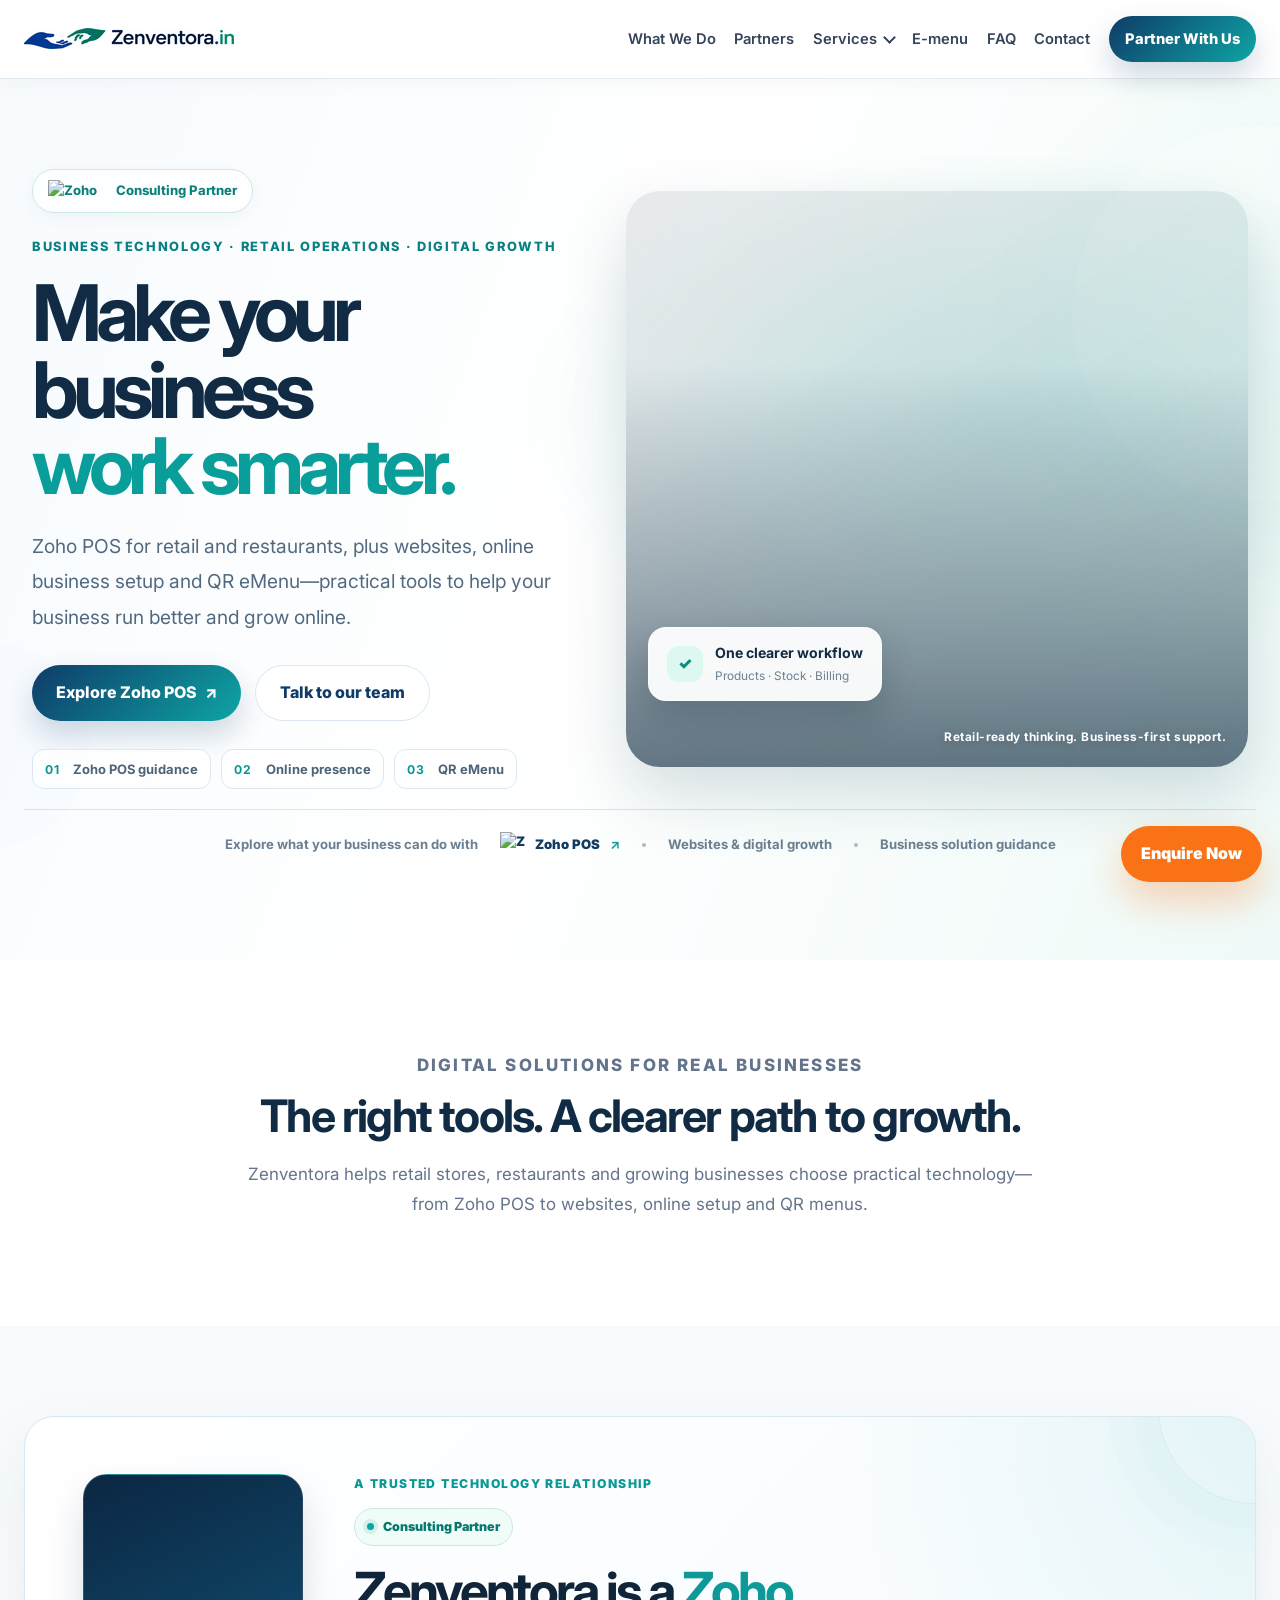
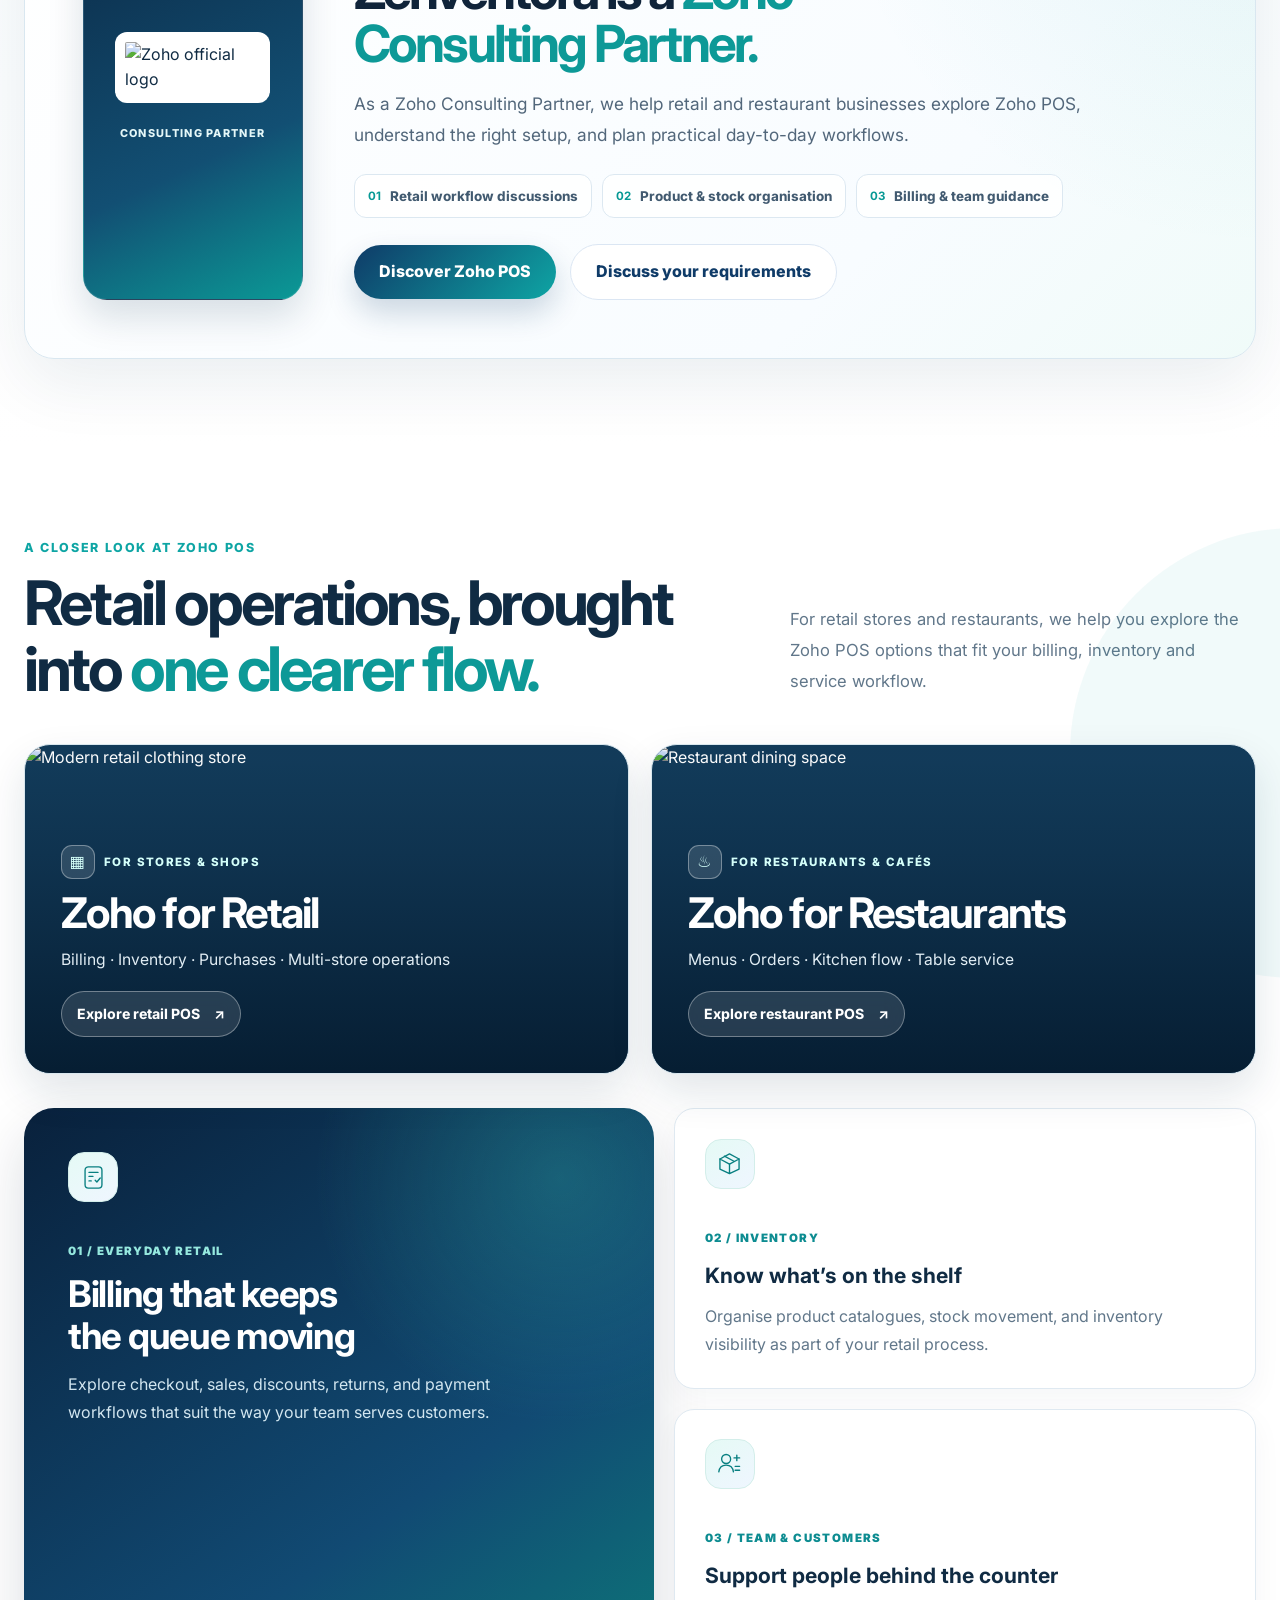
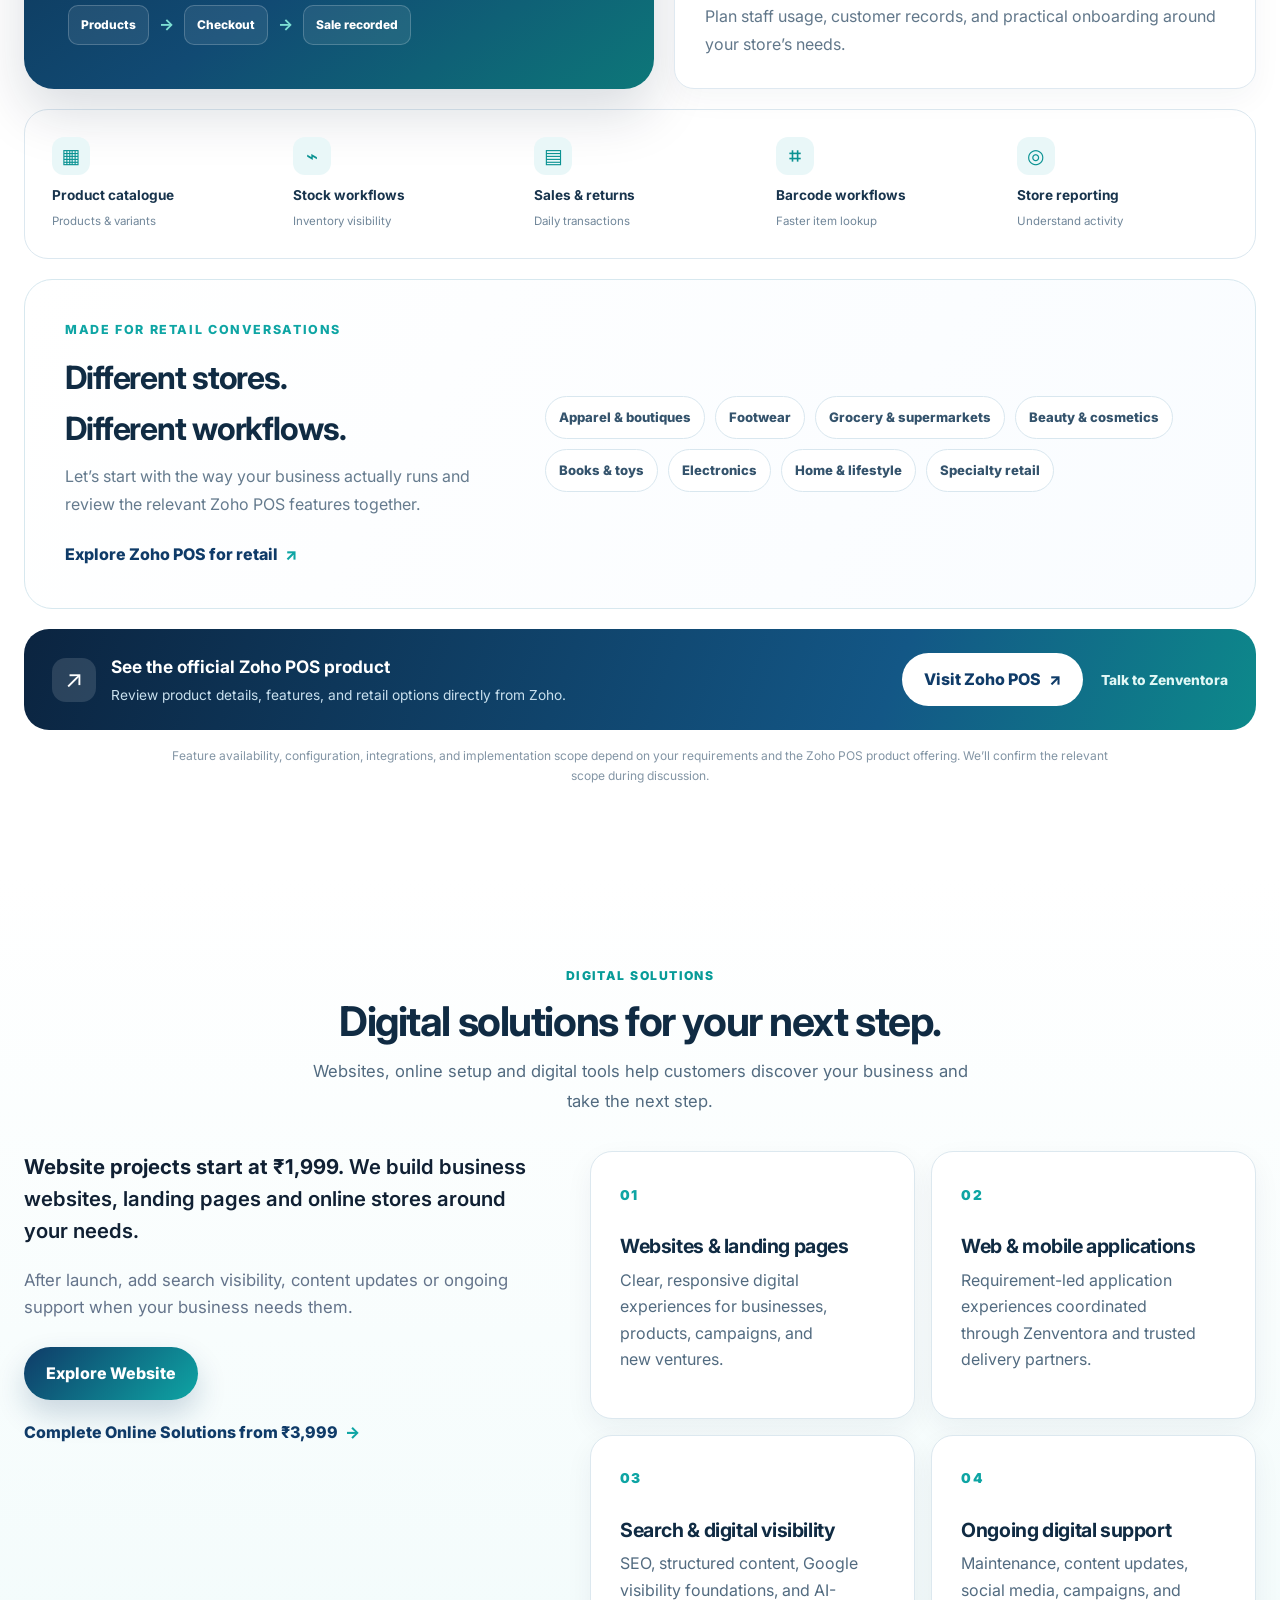
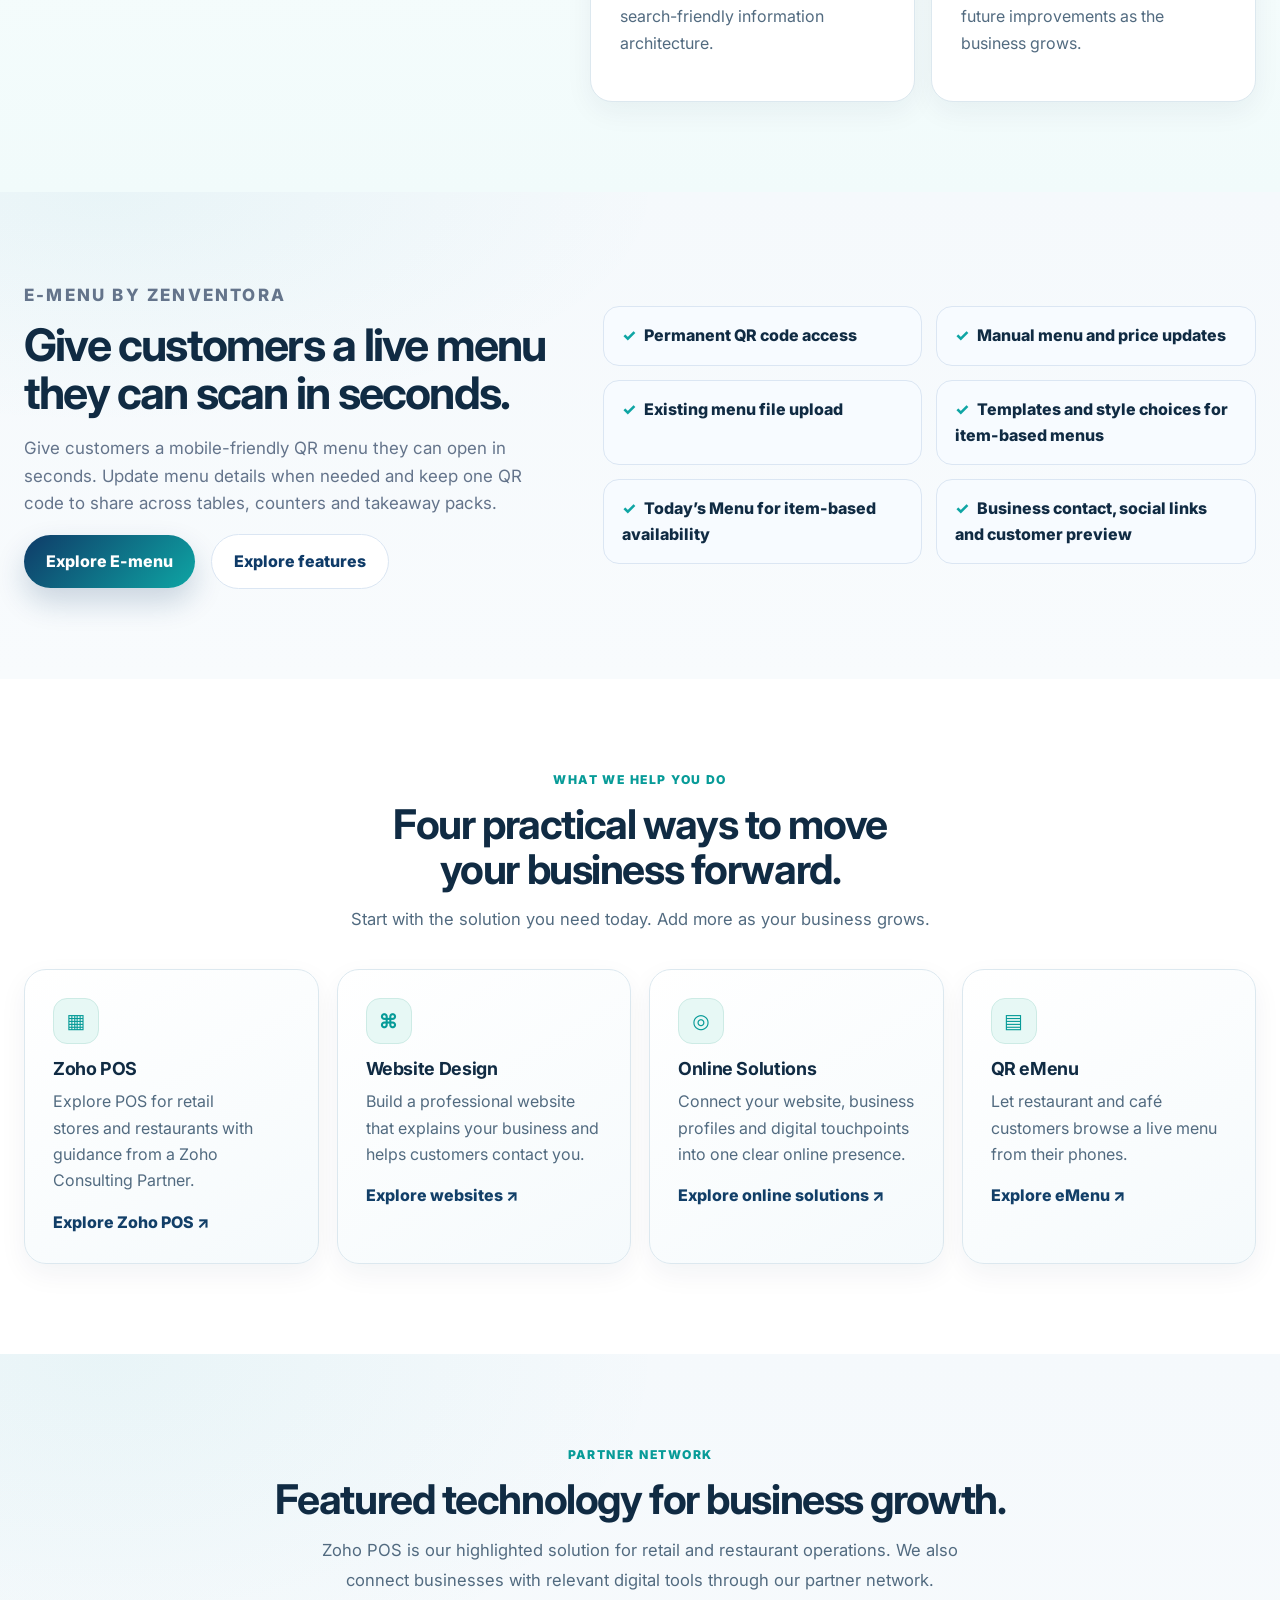
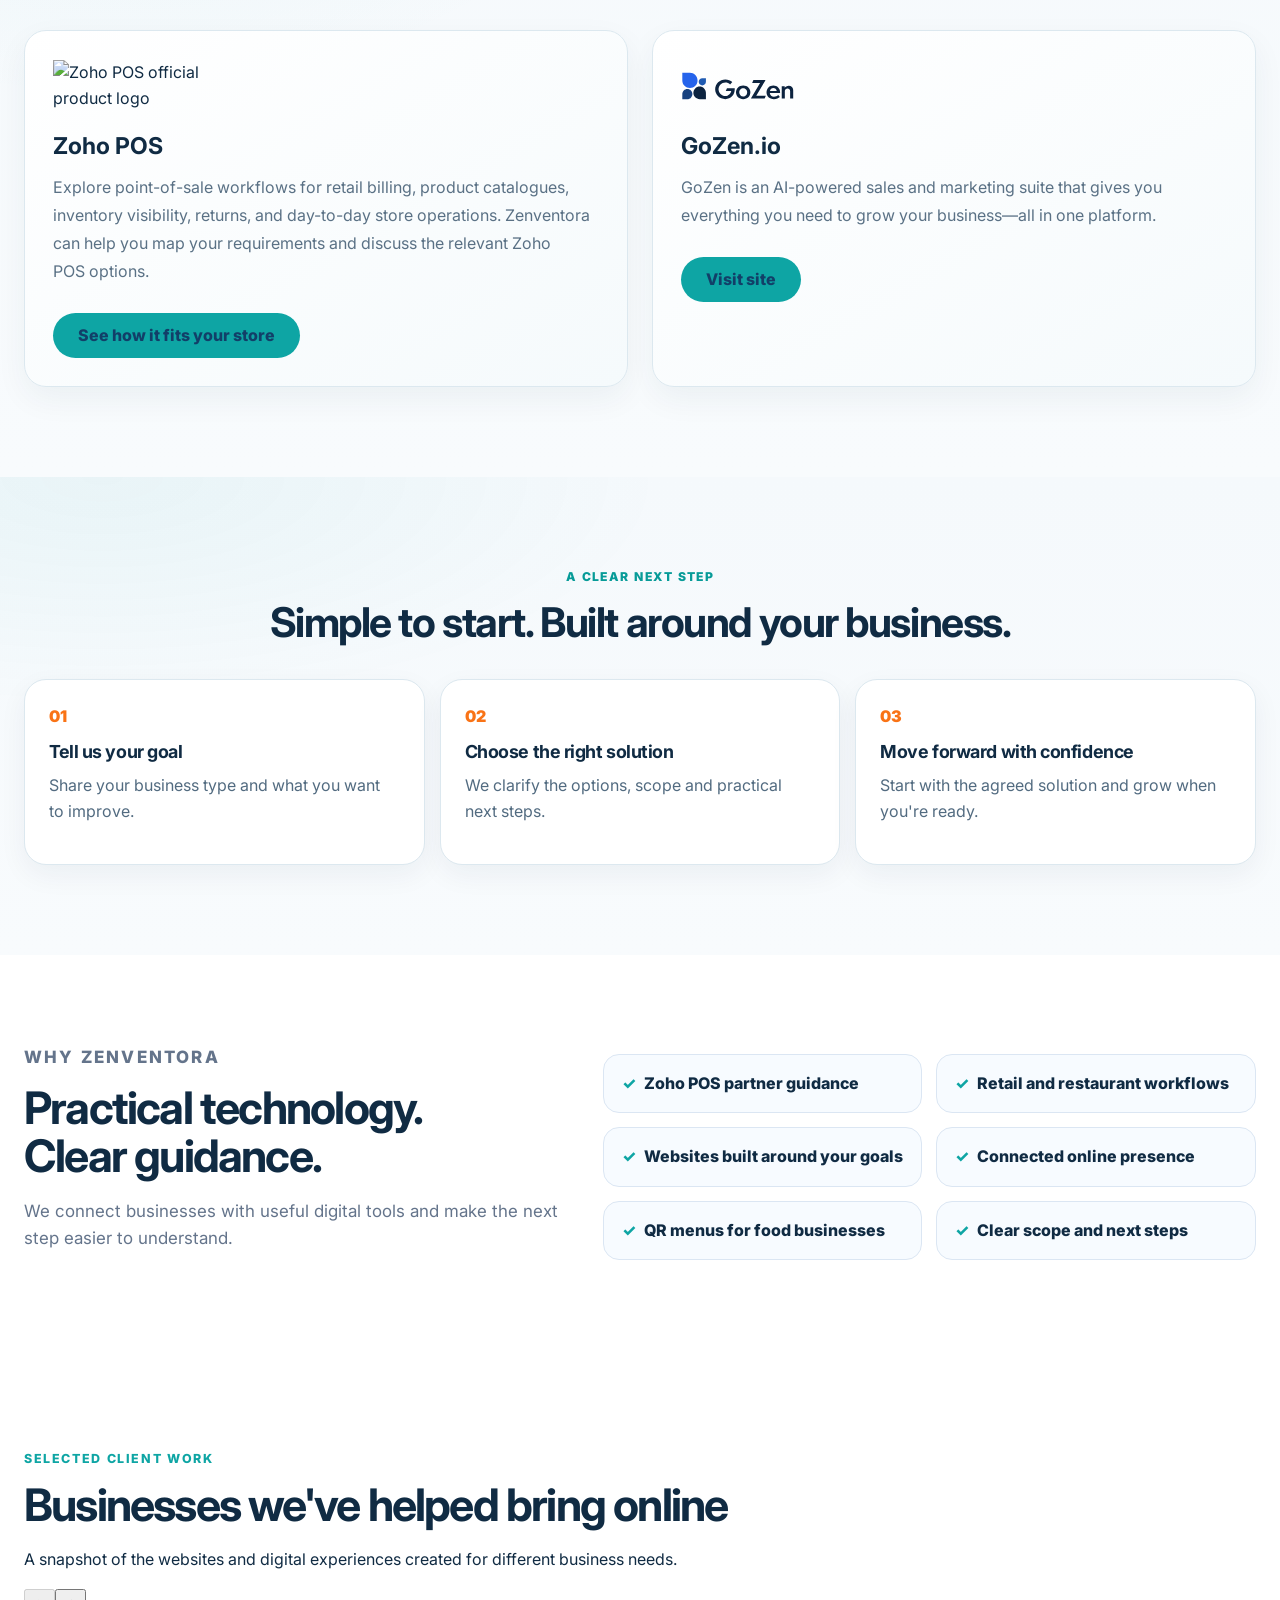
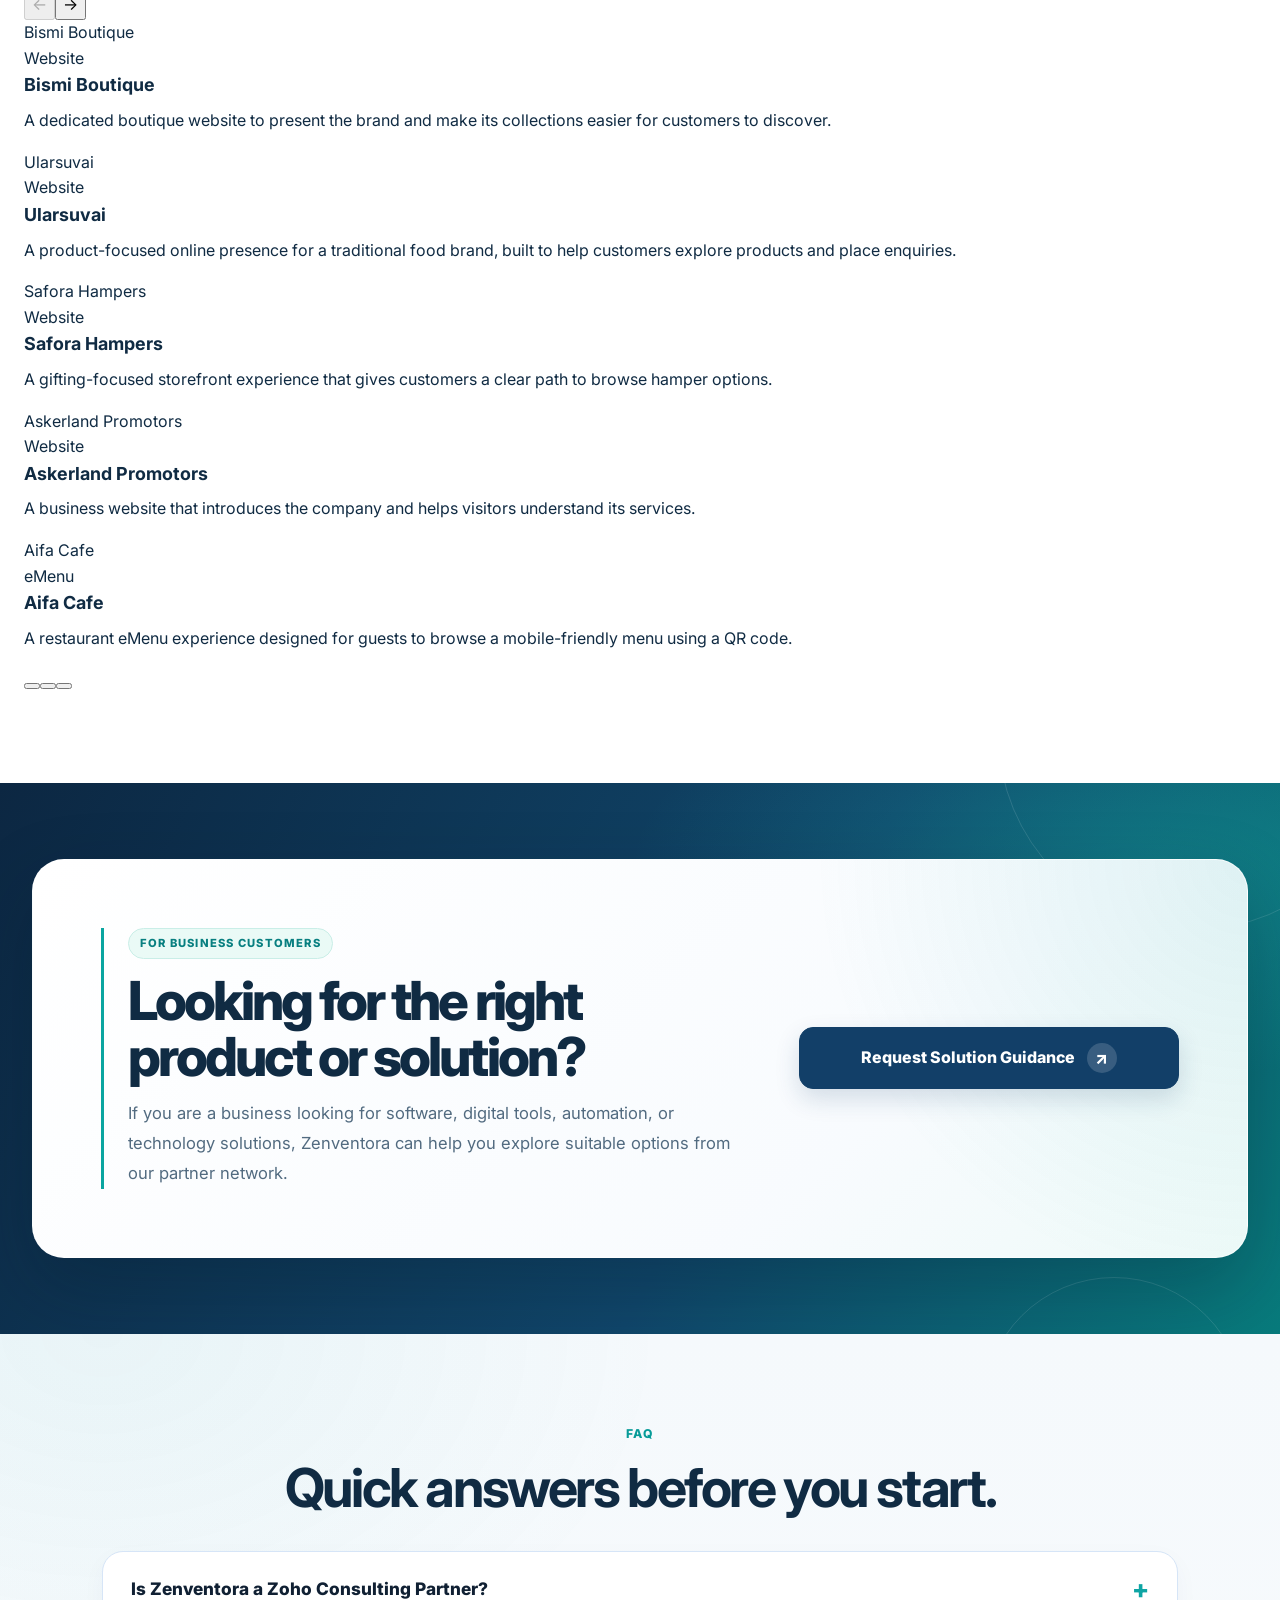
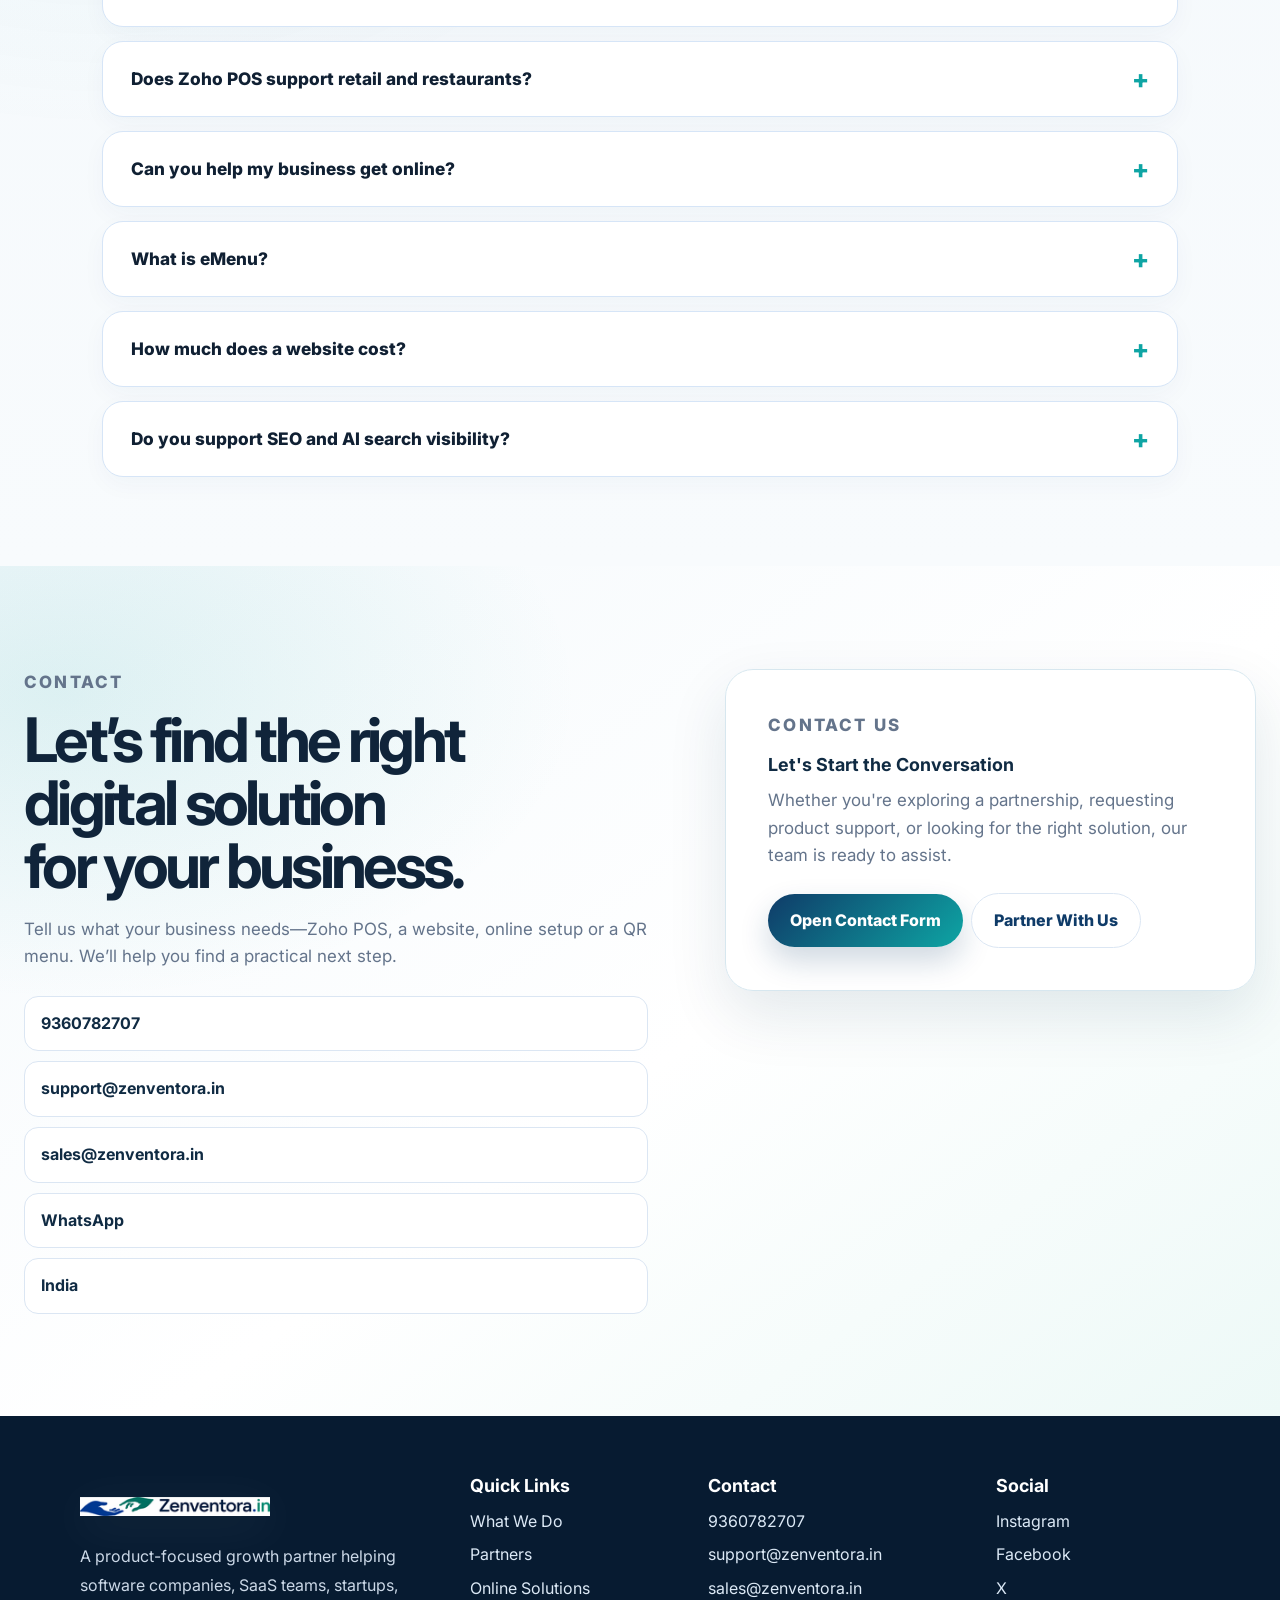
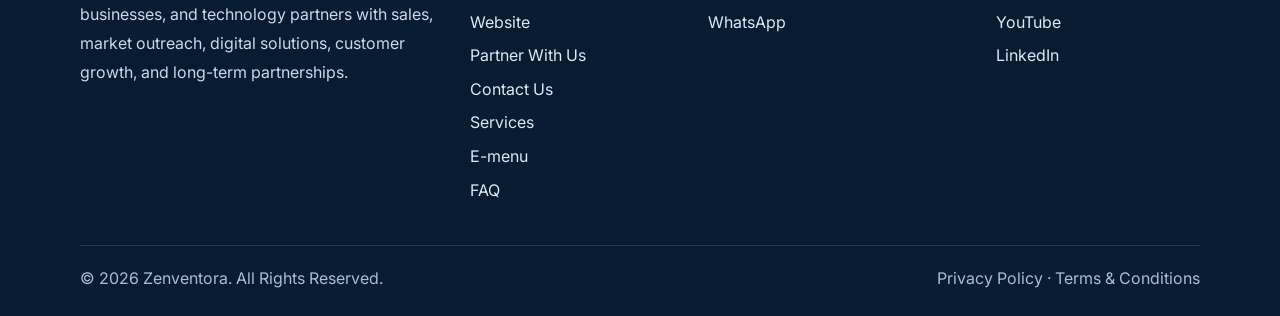
==== commit 64e32418: "Add responsive client project carousel" ====
--- a/index.html
+++ b/index.html
@@ -313,7 +313,8 @@
 
     <section class="section split-section"><div class="container split-grid"><div><p class="eyebrow">Why Zenventora</p><h2>Practical technology. Clear guidance.</h2><p>We connect businesses with useful digital tools and make the next step easier to understand.</p></div><div class="check-grid"><span>Zoho POS partner guidance</span><span>Retail and restaurant workflows</span><span>Websites built around your goals</span><span>Connected online presence</span><span>QR menus for food businesses</span><span>Clear scope and next steps</span></div></div></section>
 
-    <section class="section customer-band">
+    <section class="zv-client-section section" id="client-work" aria-label="Businesses we've helped bring online"><div class="container"><div class="zv-client-heading"><div><p class="eyebrow">Selected client work</p><h2>Businesses we've helped bring online</h2><p>A snapshot of the websites and digital experiences created for different business needs.</p></div><div class="zv-slider-controls"><button type="button" class="zv-slider-prev" aria-label="Previous client projects">←</button><button type="button" class="zv-slider-next" aria-label="Next client projects">→</button></div></div><div class="zv-client-slider" tabindex="0" aria-label="Client project carousel"><div class="zv-client-track"><article class="zv-client-slide"><div class="zv-client-logo-wrap"><img src="https://bismiboutique.online/assets/bismi-logo.svg" alt="Bismi Boutique logo" loading="lazy" onerror="this.style.display='none';this.nextElementSibling.style.display='grid'"><span class="zv-logo-fallback">Bismi Boutique</span></div><span class="zv-client-kind">Website</span><h3>Bismi Boutique</h3><p>A dedicated boutique website to present the brand and make its collections easier for customers to discover.</p></article><article class="zv-client-slide"><div class="zv-client-logo-wrap"><img src="https://ularsuvai.in/images/logo.jpg.jpeg" alt="Ularsuvai logo" loading="lazy" onerror="this.style.display='none';this.nextElementSibling.style.display='grid'"><span class="zv-logo-fallback">Ularsuvai</span></div><span class="zv-client-kind">Website</span><h3>Ularsuvai</h3><p>A product-focused online presence for a traditional food brand, built to help customers explore products and place enquiries.</p></article><article class="zv-client-slide"><div class="zv-client-logo-wrap"><img src="https://saforahampers.store/assets/logo.PNG" alt="Safora Hampers logo" loading="lazy" onerror="this.style.display='none';this.nextElementSibling.style.display='grid'"><span class="zv-logo-fallback">Safora Hampers</span></div><span class="zv-client-kind">Website</span><h3>Safora Hampers</h3><p>A gifting-focused storefront experience that gives customers a clear path to browse hamper options.</p></article><article class="zv-client-slide"><div class="zv-client-logo-wrap"><img src="https://askerlandpromotors.online/images/logo.png.jpeg" alt="Askerland Promotors logo" loading="lazy" onerror="this.style.display='none';this.nextElementSibling.style.display='grid'"><span class="zv-logo-fallback">Askerland Promotors</span></div><span class="zv-client-kind">Website</span><h3>Askerland Promotors</h3><p>A business website that introduces the company and helps visitors understand its services.</p></article><article class="zv-client-slide"><div class="zv-client-logo-wrap"><img src="https://zenventora.in/emenu/assets/aifa-cafe-testimonial-logo-v2.svg" alt="Aifa Cafe logo" loading="lazy" onerror="this.style.display='none';this.nextElementSibling.style.display='grid'"><span class="zv-logo-fallback">Aifa Cafe</span></div><span class="zv-client-kind">eMenu</span><h3>Aifa Cafe</h3><p>A restaurant eMenu experience designed for guests to browse a mobile-friendly menu using a QR code.</p></article></div></div><div class="zv-slider-dots" aria-label="Choose a client project"></div></div></section>
+<section class="section customer-band">
       <div class="container customer-card">
         <div><p class="eyebrow">For business customers</p><h2>Looking for the right product or solution?</h2><p>If you are a business looking for software, digital tools, automation, or technology solutions, Zenventora can help you explore suitable options from our partner network.</p></div>
         <a class="btn btn-light" href="contact.html">Request Solution Guidance</a>
@@ -351,5 +352,41 @@
 
   <a class="floating-cta" href="contact.html">Enquire Now</a>
   <script src="script.js" defer></script>
+<script>
+(function(){
+ const reduced=window.matchMedia('(prefers-reduced-motion: reduce)').matches;
+ document.querySelectorAll('.zv-client-section').forEach(section=>{
+  const slider=section.querySelector('.zv-client-slider'), track=section.querySelector('.zv-client-track');
+  const cards=[...track.children], dotsWrap=section.querySelector('.zv-slider-dots');
+  if(!slider||cards.length<1)return;
+  let index=0,timer=null;
+  const perView=()=>window.matchMedia('(max-width: 680px)').matches?1:(window.matchMedia('(max-width: 980px)').matches?2:3);
+  const maxIndex=()=>Math.max(0,cards.length-perView());
+  function render(){
+   index=Math.min(index,maxIndex());
+   const card=cards[0], gap=parseFloat(getComputedStyle(track).columnGap||getComputedStyle(track).gap)||20;
+   const step=card.getBoundingClientRect().width+gap;
+   track.style.transform='translate3d('+(-index*step)+'px,0,0)';
+   [...dotsWrap.children].forEach((d,i)=>{d.classList.toggle('is-active',i===index);d.setAttribute('aria-current',i===index?'true':'false')});
+   section.querySelector('.zv-slider-prev').disabled=index===0;
+   section.querySelector('.zv-slider-next').disabled=index===maxIndex();
+  }
+  function buildDots(){
+   dotsWrap.replaceChildren();
+   for(let i=0;i<=maxIndex();i++){const b=document.createElement('button');b.type='button';b.className='zv-slider-dot';b.setAttribute('aria-label','Show client projects '+(i+1));b.addEventListener('click',()=>{index=i;render();restart()});dotsWrap.append(b)}
+  }
+  function next(){index=index>=maxIndex()?0:index+1;render()}
+  function stop(){if(timer)window.clearInterval(timer);timer=null}
+  function restart(){stop();if(!reduced&&maxIndex()>0&&!section.matches(':hover')&&!section.contains(document.activeElement))timer=window.setInterval(next,4500)}
+  section.querySelector('.zv-slider-prev').addEventListener('click',()=>{index=Math.max(0,index-1);render();restart()});
+  section.querySelector('.zv-slider-next').addEventListener('click',()=>{index=index>=maxIndex()?0:index+1;render();restart()});
+  section.addEventListener('mouseenter',stop);section.addEventListener('mouseleave',restart);
+  section.addEventListener('focusin',stop);section.addEventListener('focusout',restart);
+  slider.addEventListener('keydown',e=>{if(e.key==='ArrowRight'){index=Math.min(maxIndex(),index+1);render();restart()}if(e.key==='ArrowLeft'){index=Math.max(0,index-1);render();restart()}});
+  window.addEventListener('resize',()=>{buildDots();render()});
+  buildDots();render();restart();
+ });
+})();
+</script>
 </body>
 </html>
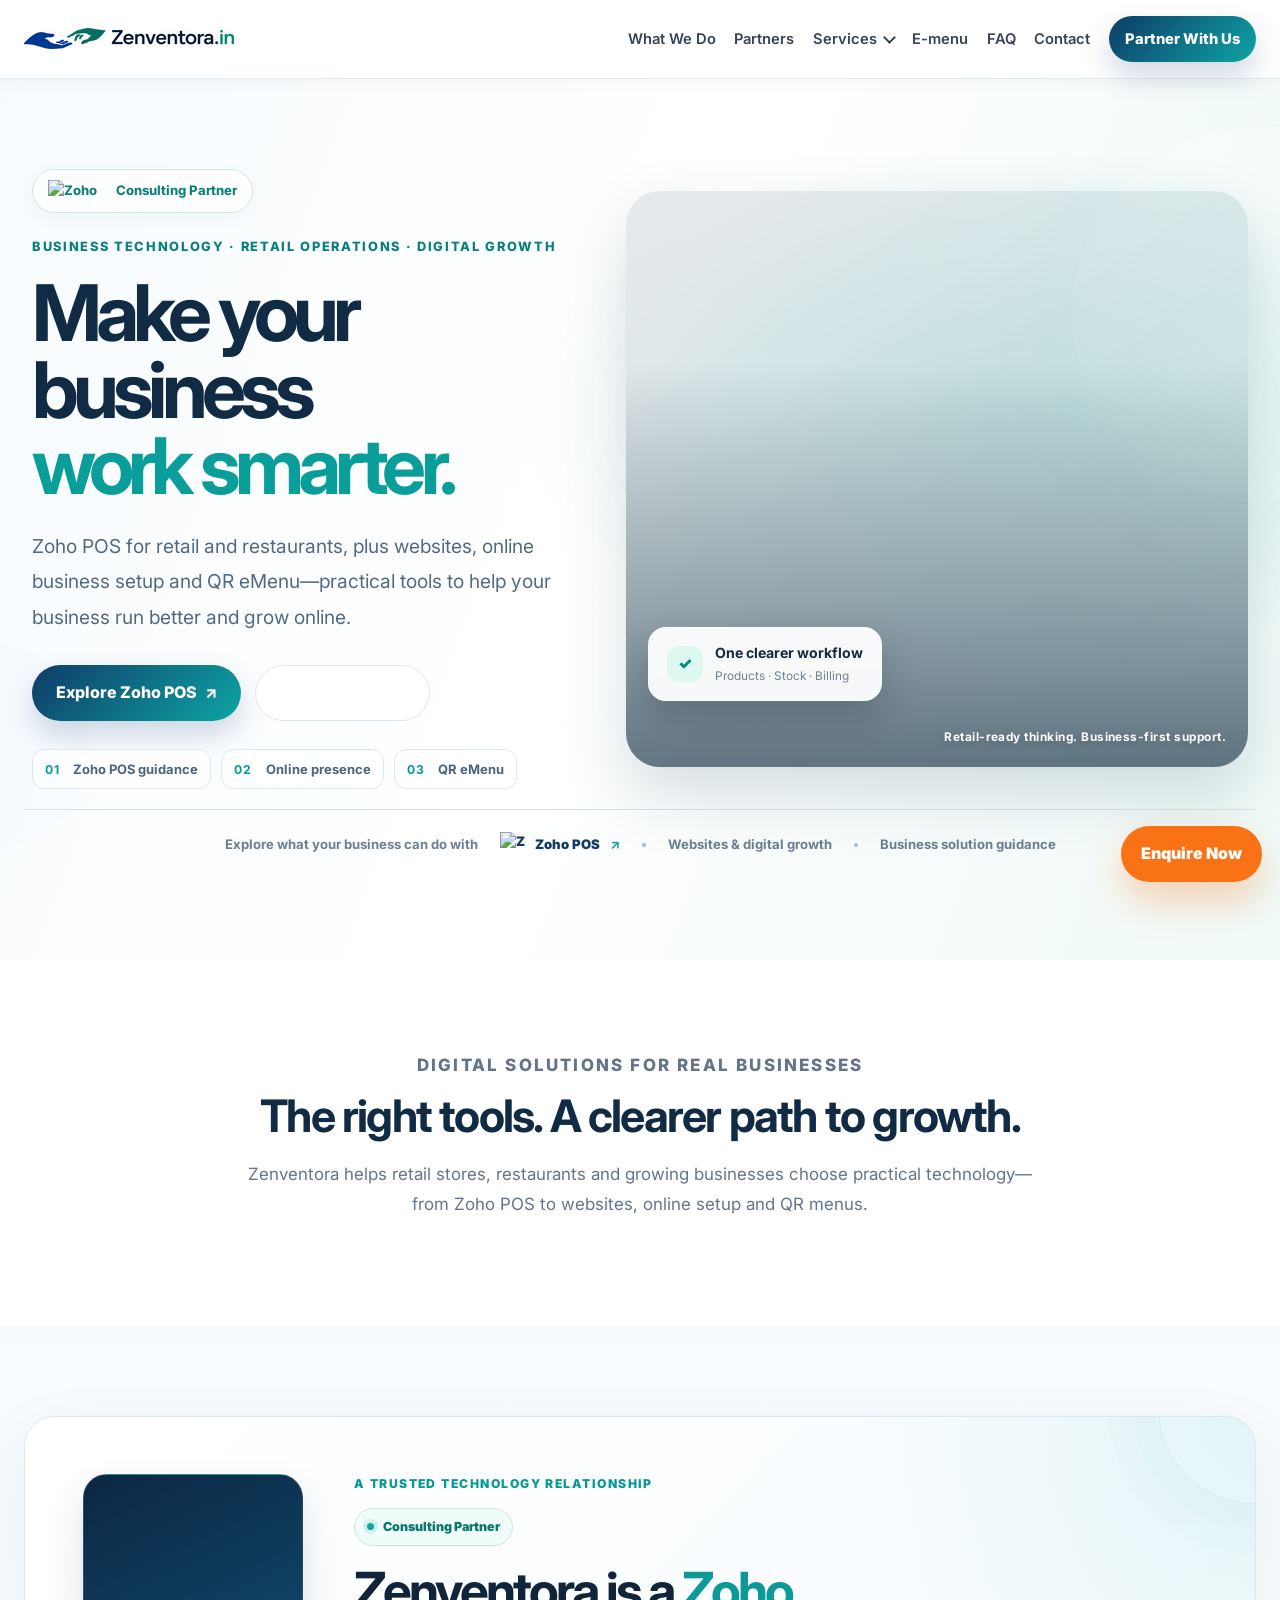
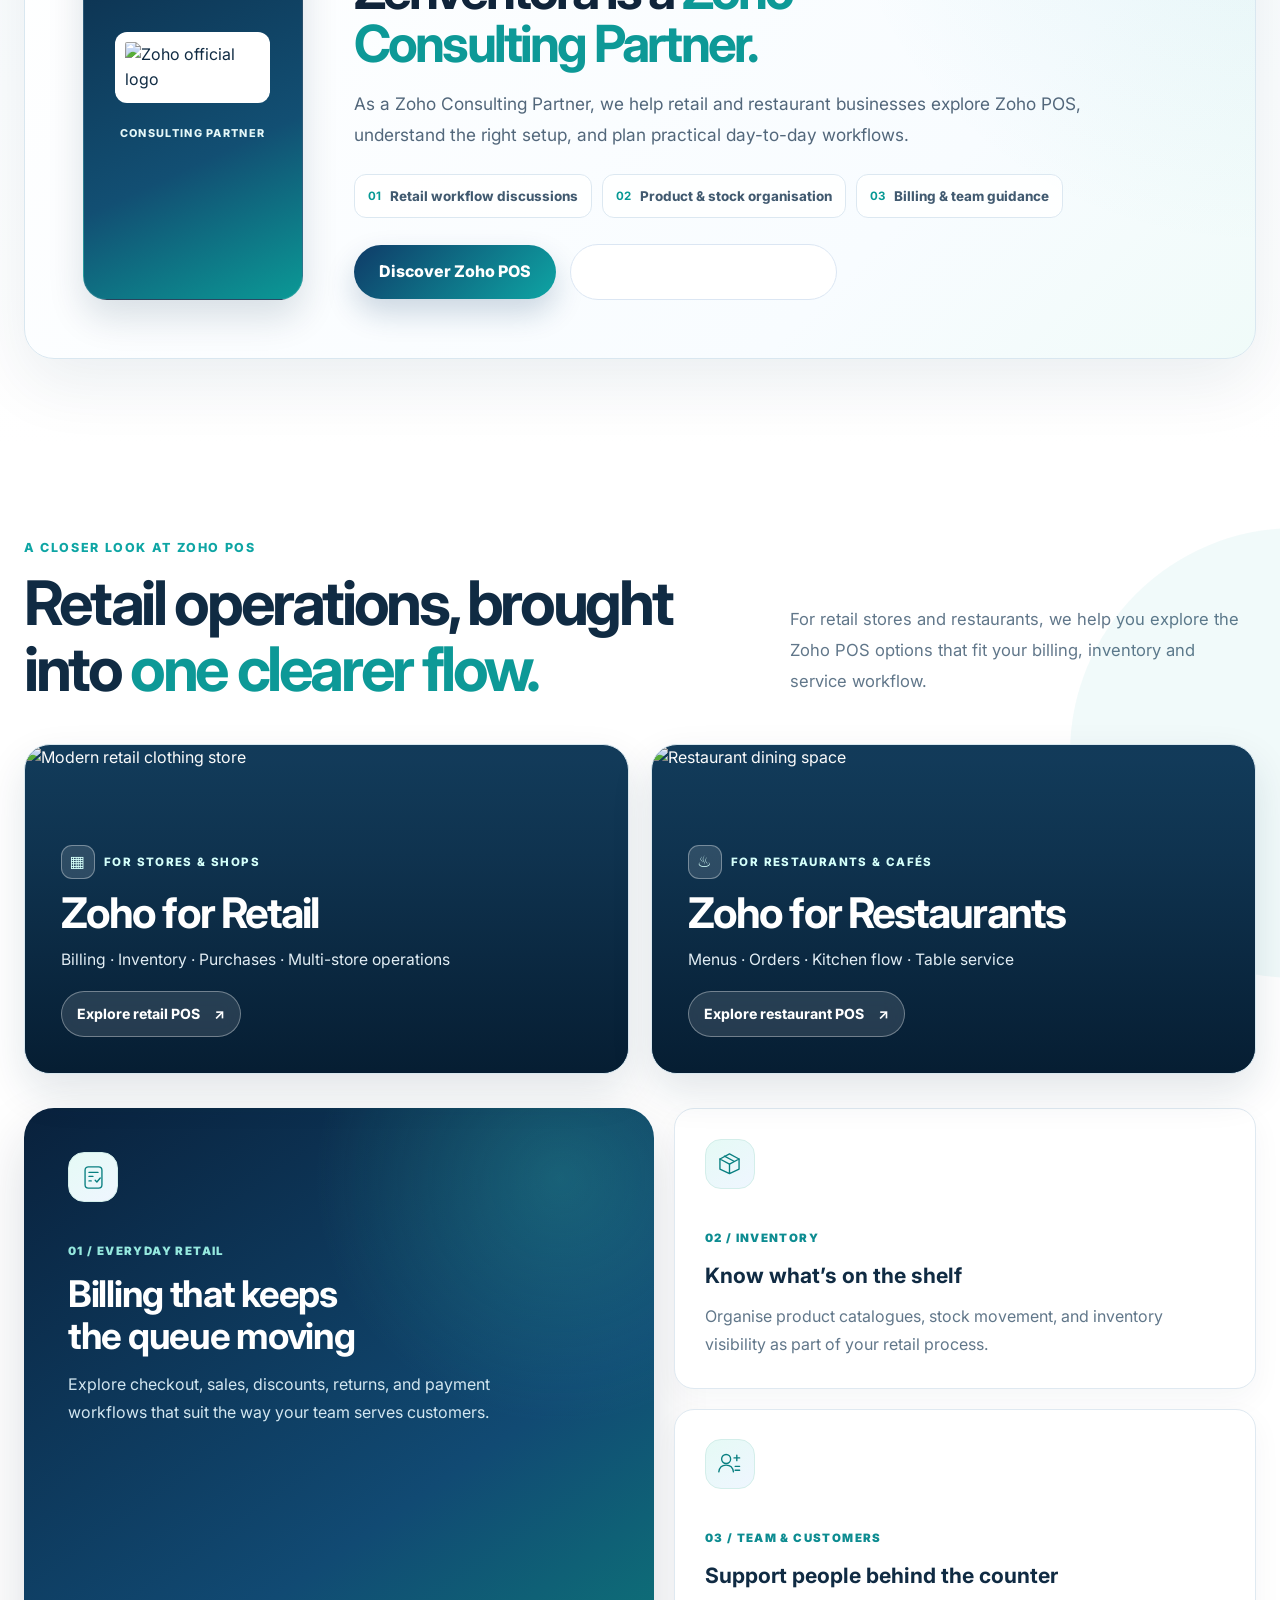
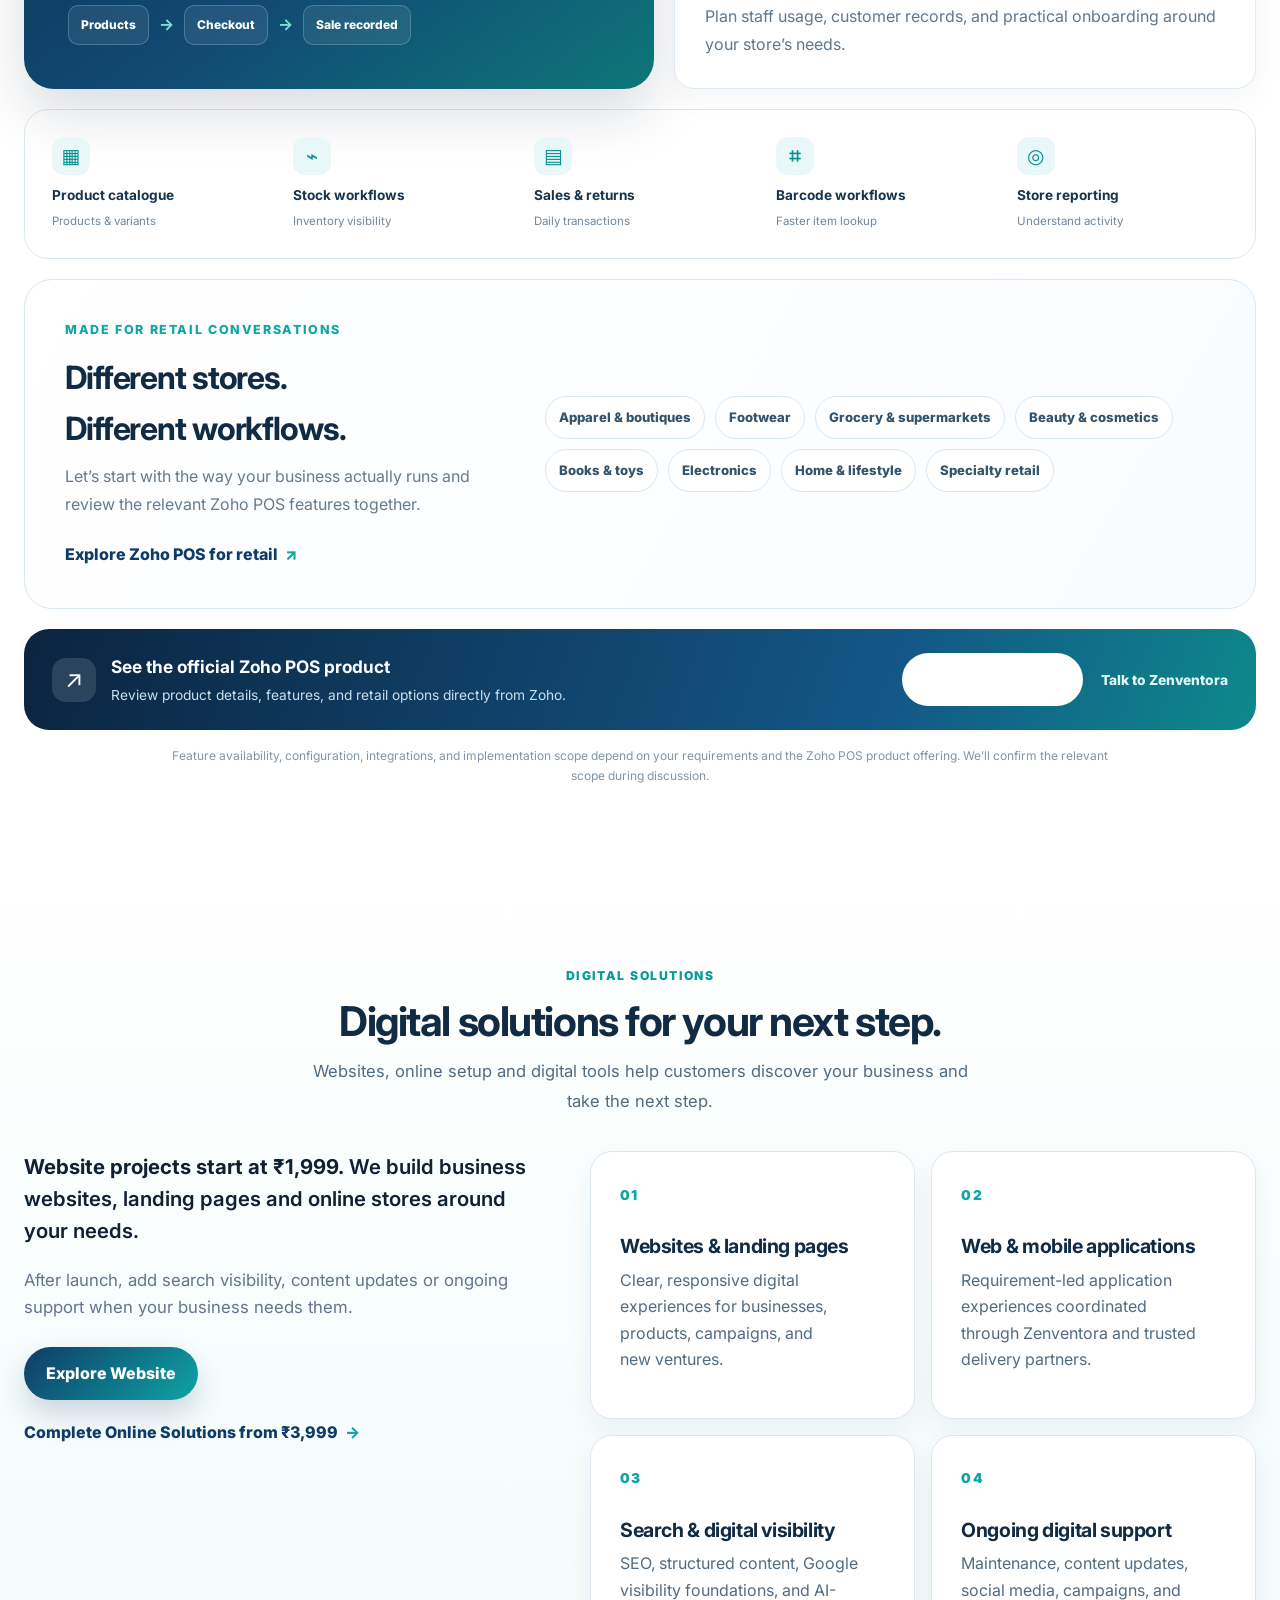
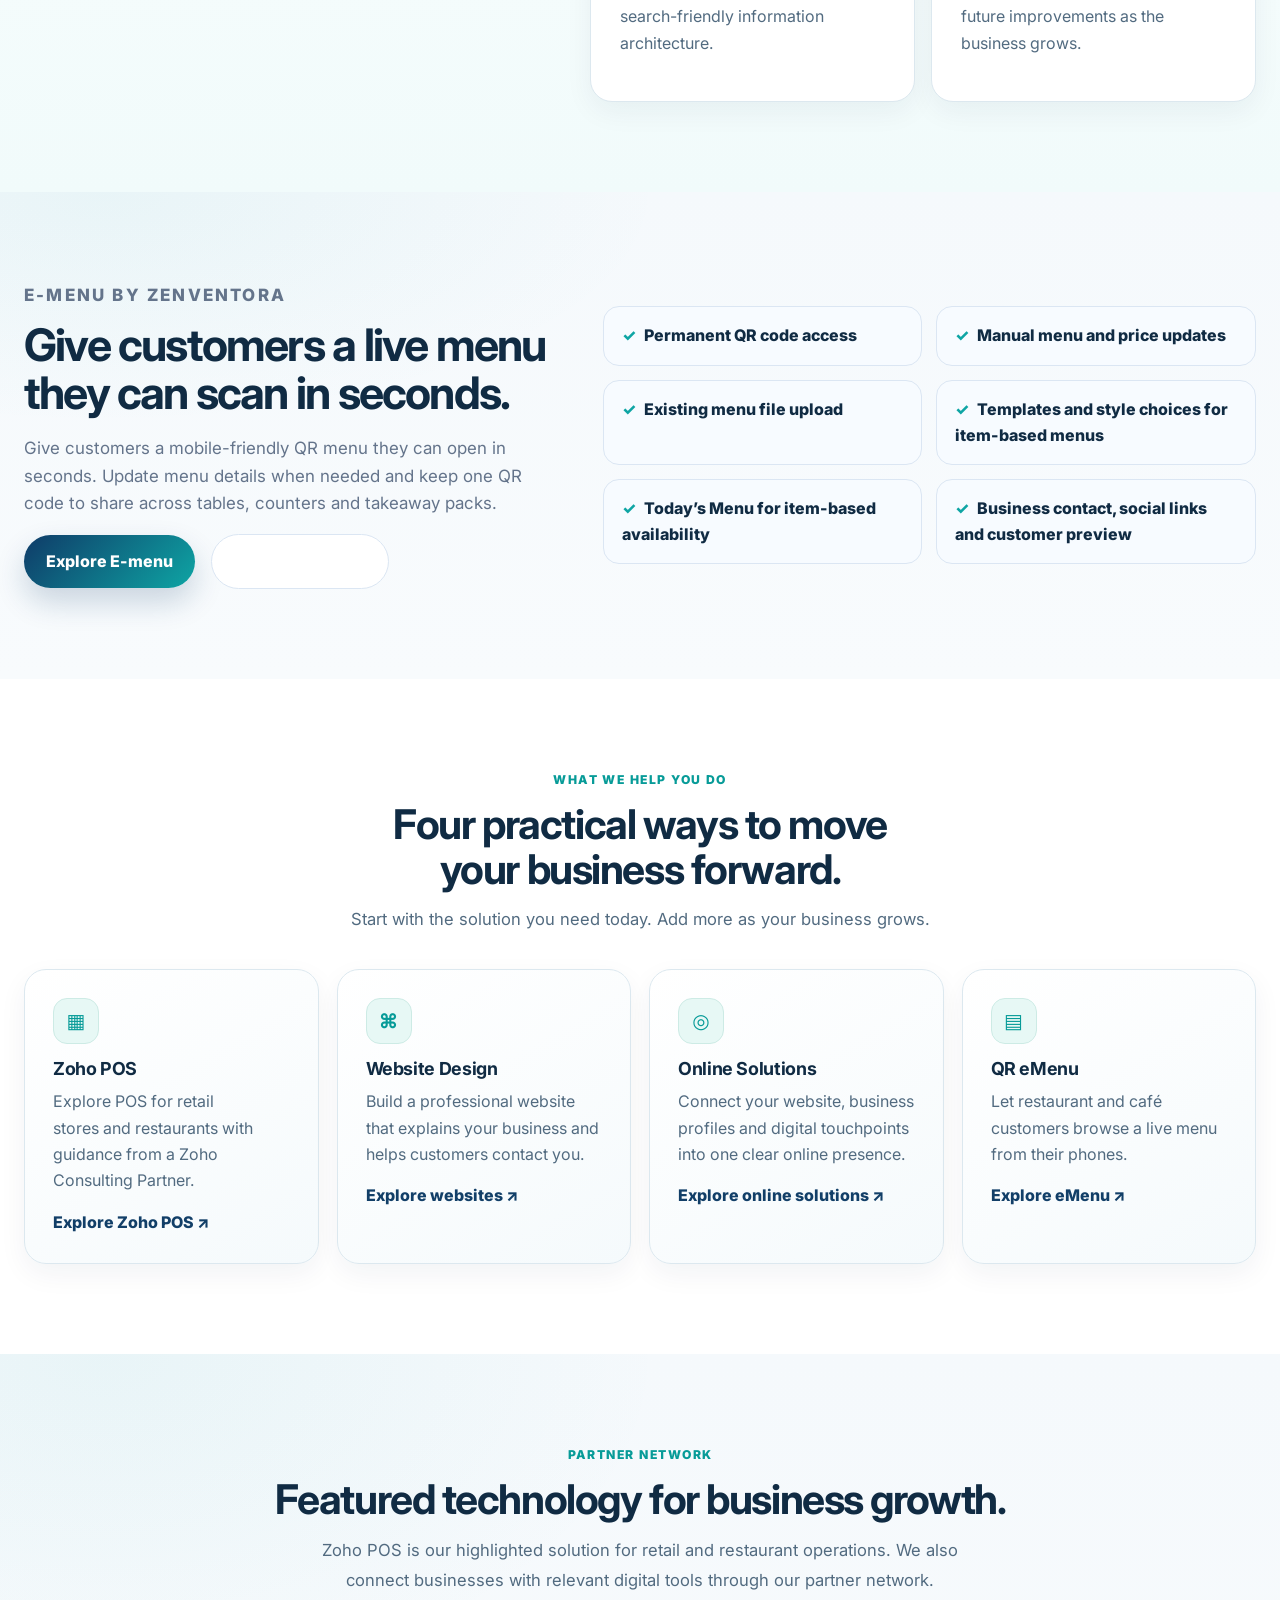
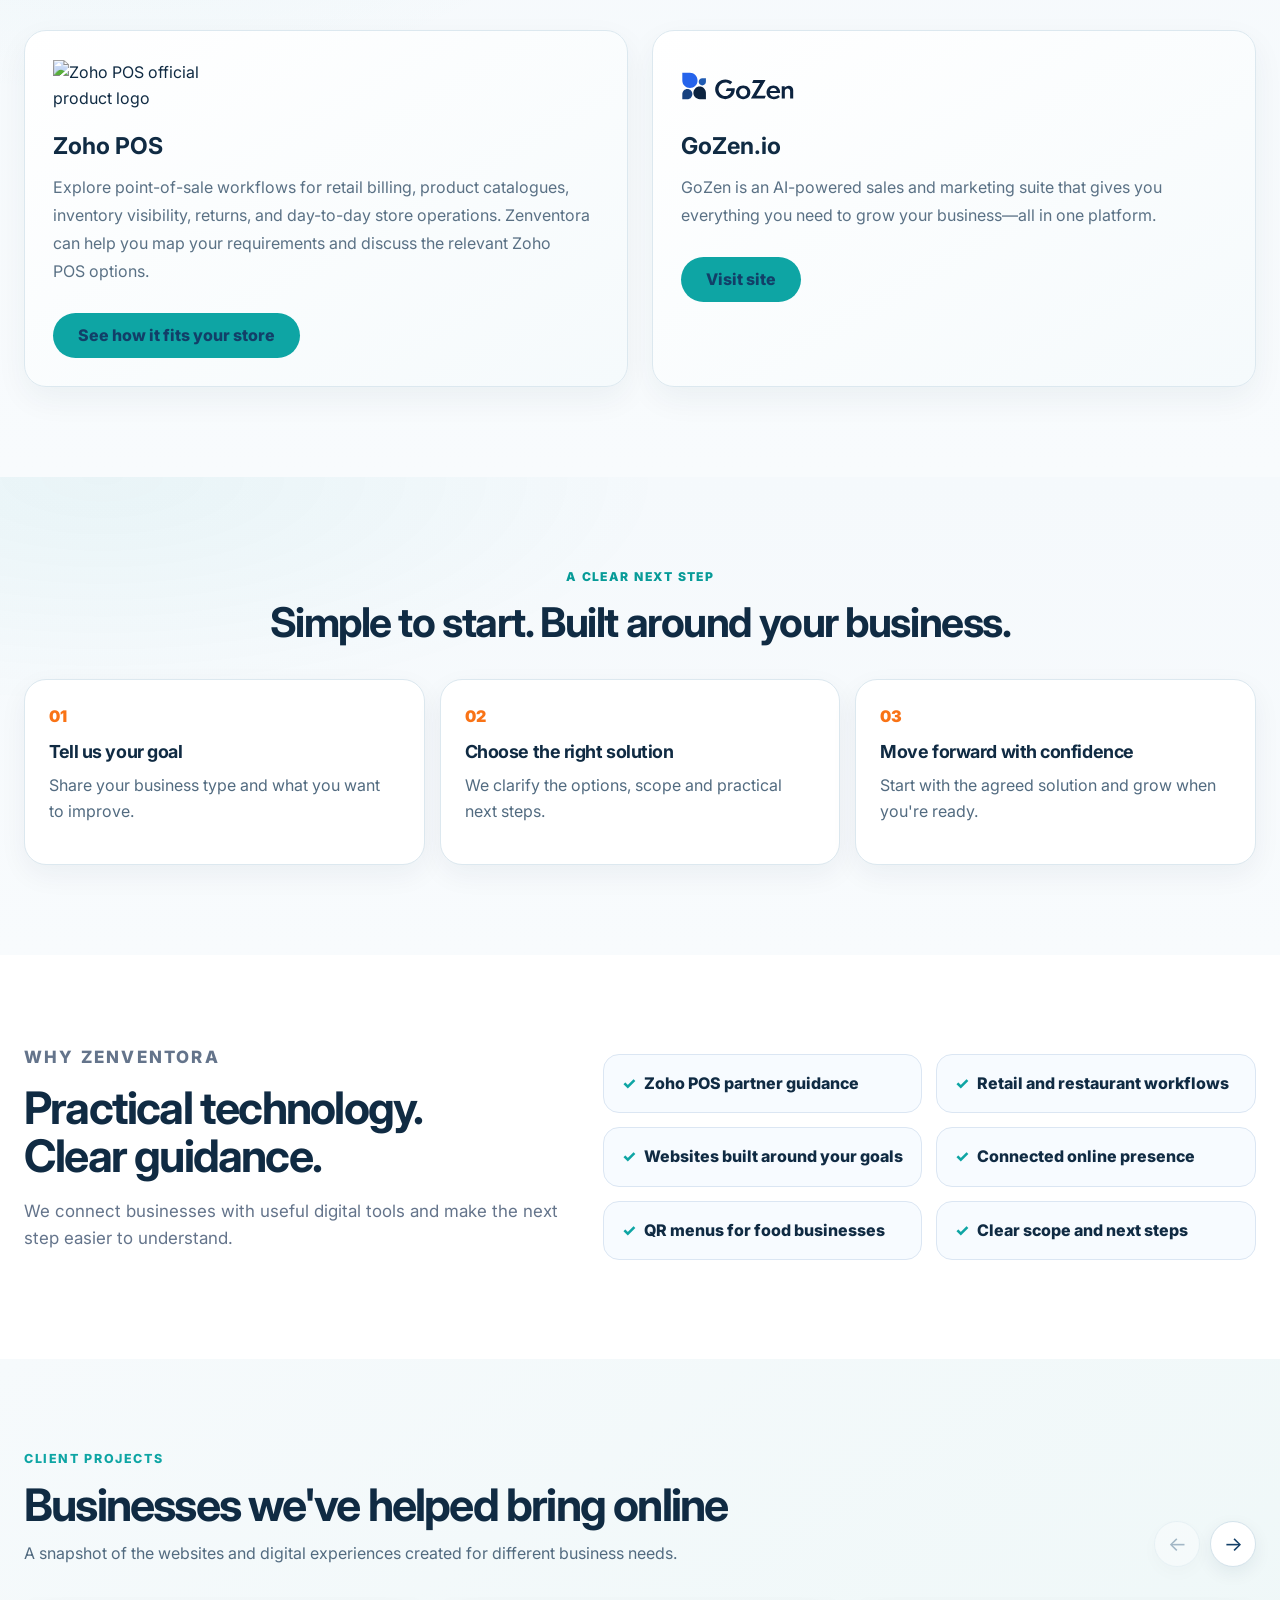
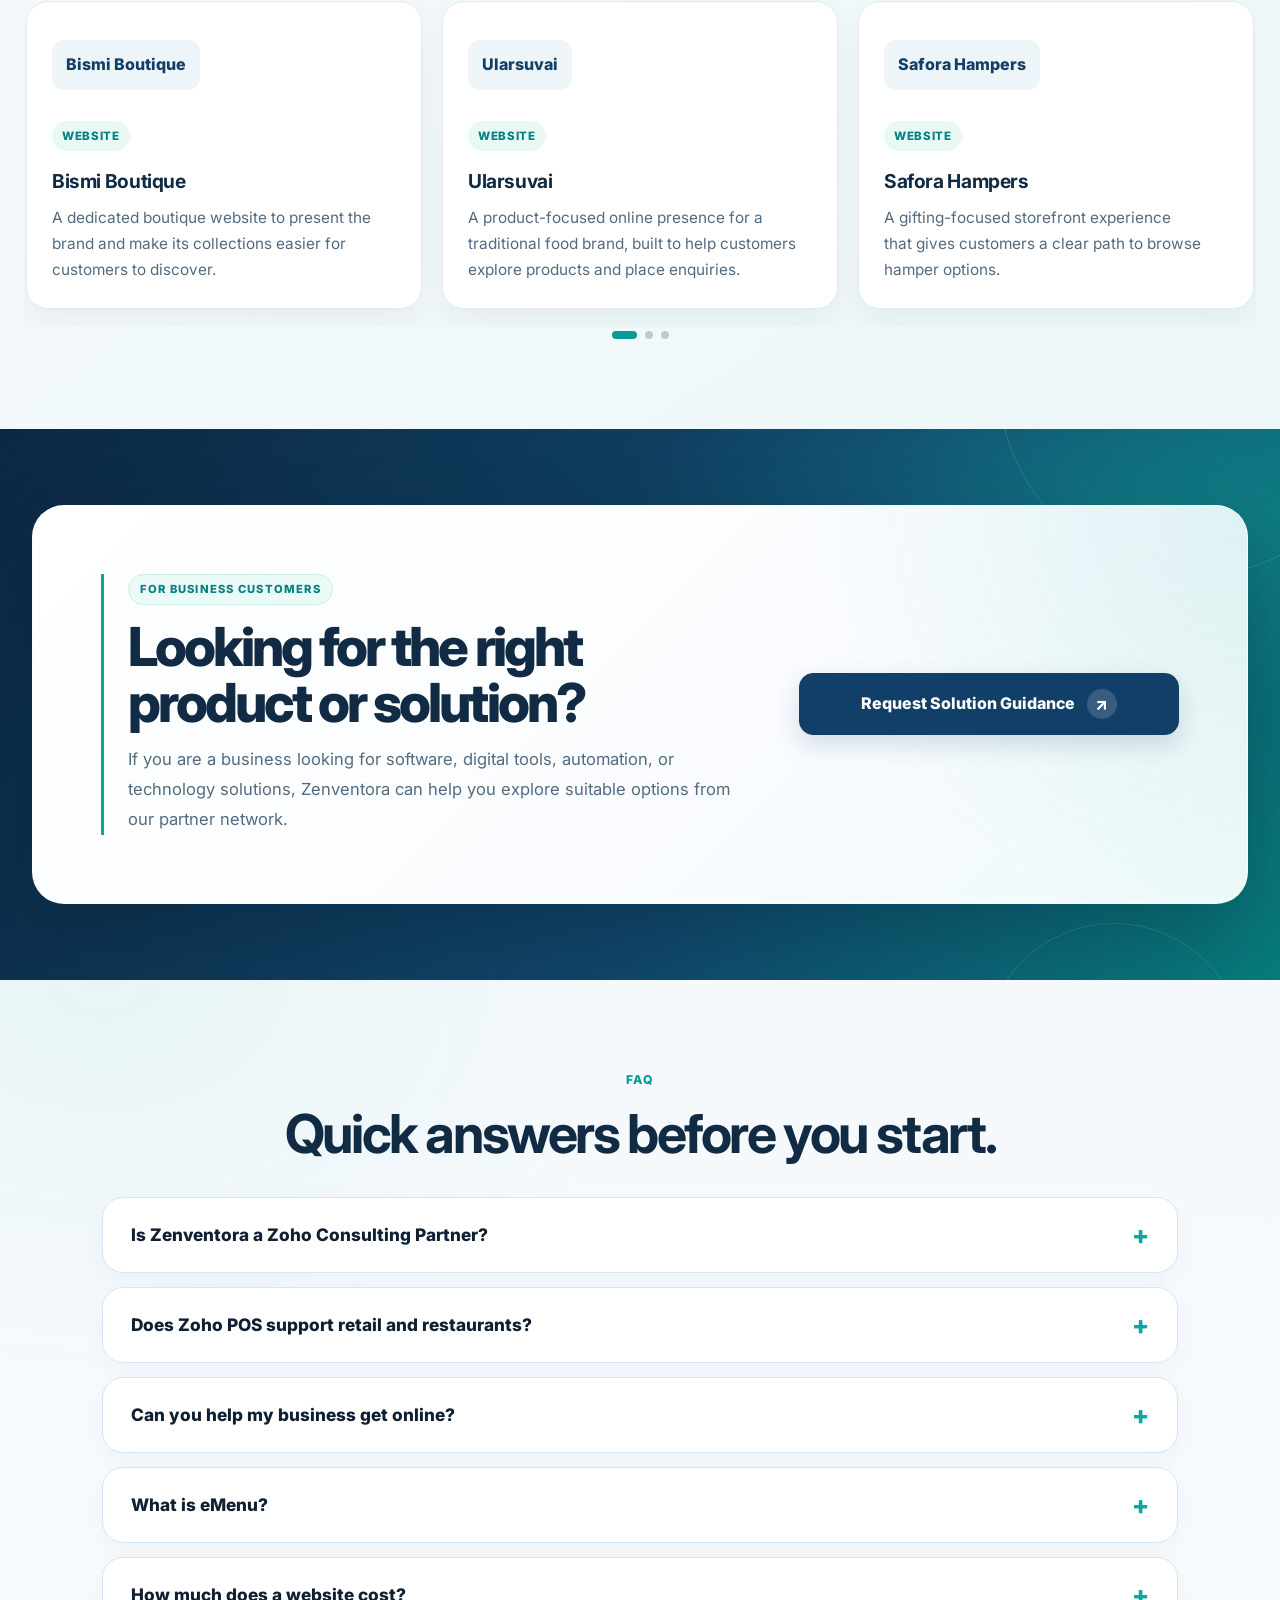
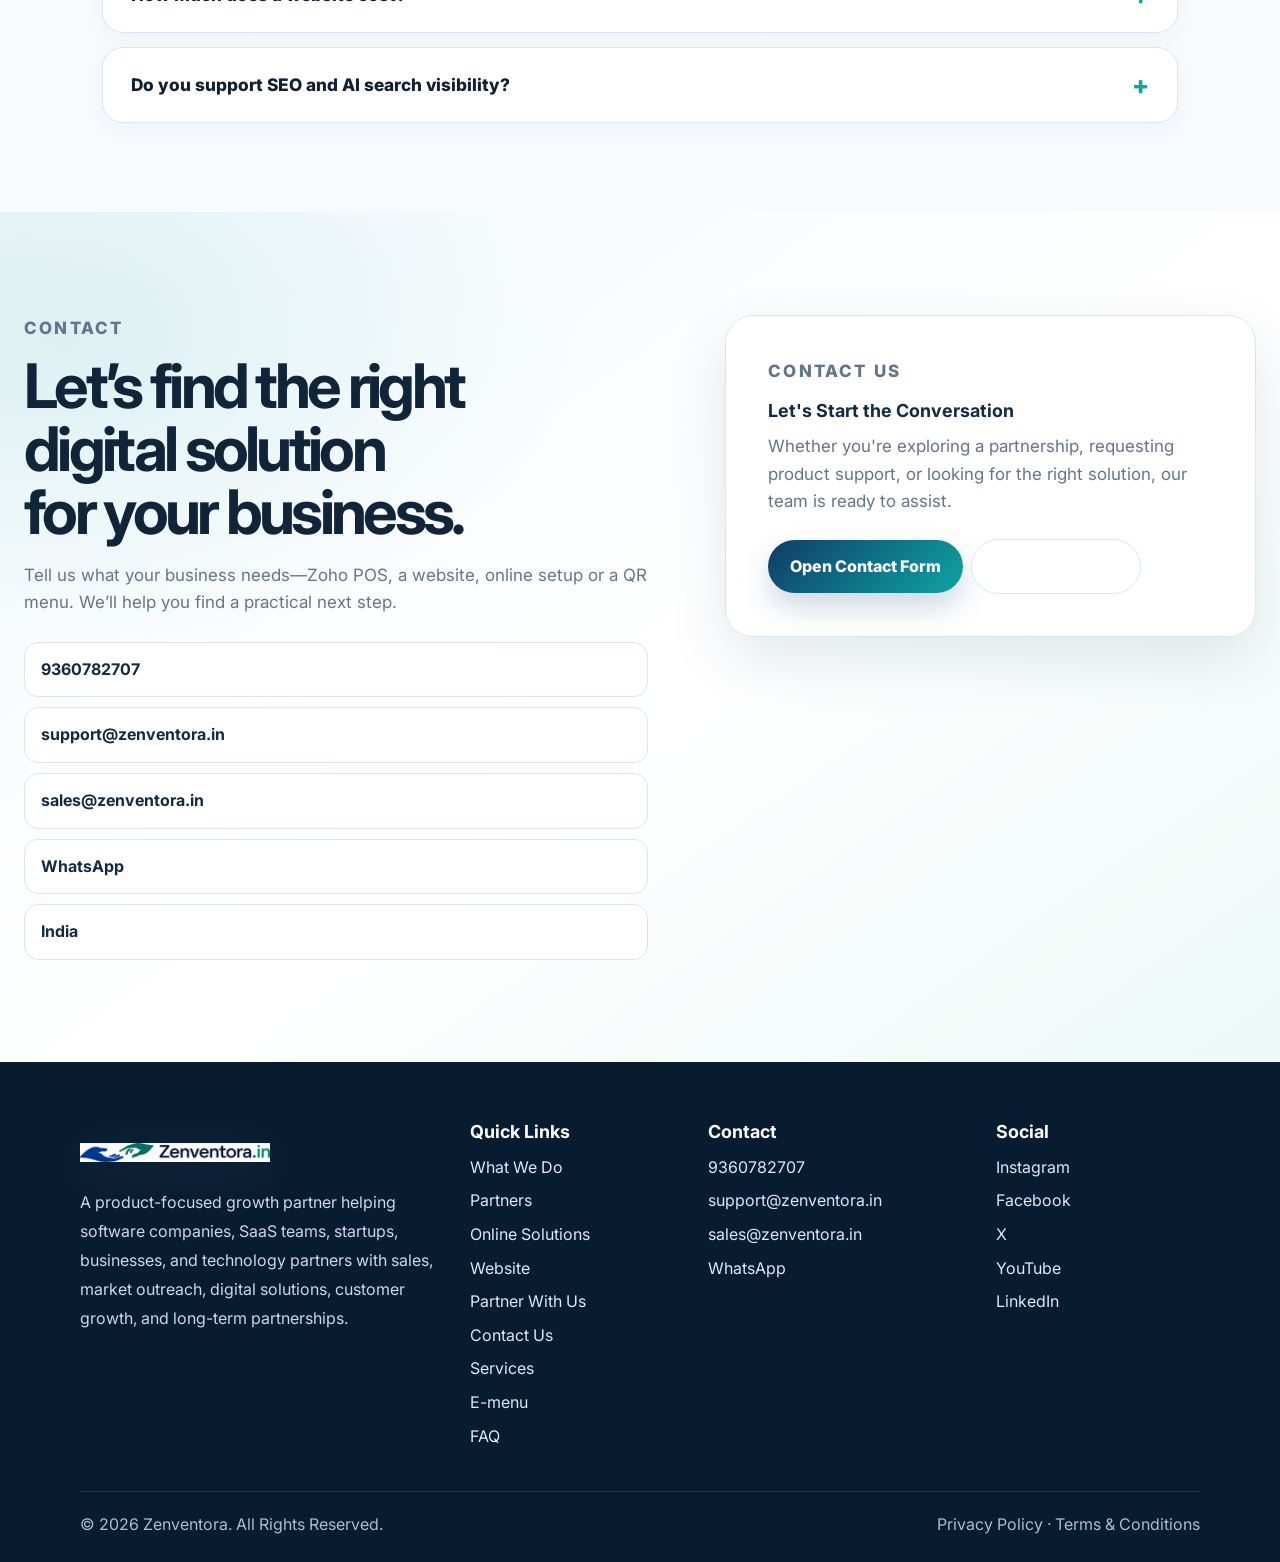
==== commit ae18e324: "Refine client showcase alignment and hide unused slider controls" ====
--- a/index.html
+++ b/index.html
@@ -313,7 +313,7 @@
 
     <section class="section split-section"><div class="container split-grid"><div><p class="eyebrow">Why Zenventora</p><h2>Practical technology. Clear guidance.</h2><p>We connect businesses with useful digital tools and make the next step easier to understand.</p></div><div class="check-grid"><span>Zoho POS partner guidance</span><span>Retail and restaurant workflows</span><span>Websites built around your goals</span><span>Connected online presence</span><span>QR menus for food businesses</span><span>Clear scope and next steps</span></div></div></section>
 
-    <section class="zv-client-section section" id="client-work" aria-label="Businesses we've helped bring online"><div class="container"><div class="zv-client-heading"><div><p class="eyebrow">Selected client work</p><h2>Businesses we've helped bring online</h2><p>A snapshot of the websites and digital experiences created for different business needs.</p></div><div class="zv-slider-controls"><button type="button" class="zv-slider-prev" aria-label="Previous client projects">←</button><button type="button" class="zv-slider-next" aria-label="Next client projects">→</button></div></div><div class="zv-client-slider" tabindex="0" aria-label="Client project carousel"><div class="zv-client-track"><article class="zv-client-slide"><div class="zv-client-logo-wrap"><img src="https://bismiboutique.online/assets/bismi-logo.svg" alt="Bismi Boutique logo" loading="lazy" onerror="this.style.display='none';this.nextElementSibling.style.display='grid'"><span class="zv-logo-fallback">Bismi Boutique</span></div><span class="zv-client-kind">Website</span><h3>Bismi Boutique</h3><p>A dedicated boutique website to present the brand and make its collections easier for customers to discover.</p></article><article class="zv-client-slide"><div class="zv-client-logo-wrap"><img src="https://ularsuvai.in/images/logo.jpg.jpeg" alt="Ularsuvai logo" loading="lazy" onerror="this.style.display='none';this.nextElementSibling.style.display='grid'"><span class="zv-logo-fallback">Ularsuvai</span></div><span class="zv-client-kind">Website</span><h3>Ularsuvai</h3><p>A product-focused online presence for a traditional food brand, built to help customers explore products and place enquiries.</p></article><article class="zv-client-slide"><div class="zv-client-logo-wrap"><img src="https://saforahampers.store/assets/logo.PNG" alt="Safora Hampers logo" loading="lazy" onerror="this.style.display='none';this.nextElementSibling.style.display='grid'"><span class="zv-logo-fallback">Safora Hampers</span></div><span class="zv-client-kind">Website</span><h3>Safora Hampers</h3><p>A gifting-focused storefront experience that gives customers a clear path to browse hamper options.</p></article><article class="zv-client-slide"><div class="zv-client-logo-wrap"><img src="https://askerlandpromotors.online/images/logo.png.jpeg" alt="Askerland Promotors logo" loading="lazy" onerror="this.style.display='none';this.nextElementSibling.style.display='grid'"><span class="zv-logo-fallback">Askerland Promotors</span></div><span class="zv-client-kind">Website</span><h3>Askerland Promotors</h3><p>A business website that introduces the company and helps visitors understand its services.</p></article><article class="zv-client-slide"><div class="zv-client-logo-wrap"><img src="https://zenventora.in/emenu/assets/aifa-cafe-testimonial-logo-v2.svg" alt="Aifa Cafe logo" loading="lazy" onerror="this.style.display='none';this.nextElementSibling.style.display='grid'"><span class="zv-logo-fallback">Aifa Cafe</span></div><span class="zv-client-kind">eMenu</span><h3>Aifa Cafe</h3><p>A restaurant eMenu experience designed for guests to browse a mobile-friendly menu using a QR code.</p></article></div></div><div class="zv-slider-dots" aria-label="Choose a client project"></div></div></section>
+    <section class="zv-client-section section" id="client-work" aria-label="Businesses we've helped bring online"><div class="container"><div class="zv-client-heading"><div><p class="eyebrow">Client projects</p><h2>Businesses we've helped bring online</h2><p>A snapshot of the websites and digital experiences created for different business needs.</p></div><div class="zv-slider-controls"><button type="button" class="zv-slider-prev" aria-label="Previous client projects">←</button><button type="button" class="zv-slider-next" aria-label="Next client projects">→</button></div></div><div class="zv-client-slider" tabindex="0" aria-label="Client project carousel"><div class="zv-client-track"><article class="zv-client-slide"><div class="zv-client-logo-wrap"><img src="https://bismiboutique.online/assets/bismi-logo.svg" alt="Bismi Boutique logo" loading="lazy" onerror="this.style.display='none';this.nextElementSibling.style.display='grid'"><span class="zv-logo-fallback">Bismi Boutique</span></div><span class="zv-client-kind">Website</span><h3>Bismi Boutique</h3><p>A dedicated boutique website to present the brand and make its collections easier for customers to discover.</p></article><article class="zv-client-slide"><div class="zv-client-logo-wrap"><img src="https://ularsuvai.in/images/logo.jpg.jpeg" alt="Ularsuvai logo" loading="lazy" onerror="this.style.display='none';this.nextElementSibling.style.display='grid'"><span class="zv-logo-fallback">Ularsuvai</span></div><span class="zv-client-kind">Website</span><h3>Ularsuvai</h3><p>A product-focused online presence for a traditional food brand, built to help customers explore products and place enquiries.</p></article><article class="zv-client-slide"><div class="zv-client-logo-wrap"><img src="https://saforahampers.store/assets/logo.PNG" alt="Safora Hampers logo" loading="lazy" onerror="this.style.display='none';this.nextElementSibling.style.display='grid'"><span class="zv-logo-fallback">Safora Hampers</span></div><span class="zv-client-kind">Website</span><h3>Safora Hampers</h3><p>A gifting-focused storefront experience that gives customers a clear path to browse hamper options.</p></article><article class="zv-client-slide"><div class="zv-client-logo-wrap"><img src="https://askerlandpromotors.online/images/logo.png.jpeg" alt="Askerland Promotors logo" loading="lazy" onerror="this.style.display='none';this.nextElementSibling.style.display='grid'"><span class="zv-logo-fallback">Askerland Promotors</span></div><span class="zv-client-kind">Website</span><h3>Askerland Promotors</h3><p>A business website that introduces the company and helps visitors understand its services.</p></article><article class="zv-client-slide"><div class="zv-client-logo-wrap"><img src="https://zenventora.in/emenu/assets/aifa-cafe-testimonial-logo-v2.svg" alt="Aifa Cafe logo" loading="lazy" onerror="this.style.display='none';this.nextElementSibling.style.display='grid'"><span class="zv-logo-fallback">Aifa Cafe</span></div><span class="zv-client-kind">eMenu</span><h3>Aifa Cafe</h3><p>A restaurant eMenu experience designed for guests to browse a mobile-friendly menu using a QR code.</p></article></div></div><div class="zv-slider-dots" aria-label="Choose a client project"></div></div></section>
 <section class="section customer-band">
       <div class="container customer-card">
         <div><p class="eyebrow">For business customers</p><h2>Looking for the right product or solution?</h2><p>If you are a business looking for software, digital tools, automation, or technology solutions, Zenventora can help you explore suitable options from our partner network.</p></div>
@@ -368,11 +368,16 @@
    const step=card.getBoundingClientRect().width+gap;
    track.style.transform='translate3d('+(-index*step)+'px,0,0)';
    [...dotsWrap.children].forEach((d,i)=>{d.classList.toggle('is-active',i===index);d.setAttribute('aria-current',i===index?'true':'false')});
+   const controls=section.querySelector('.zv-slider-controls');
+   controls.hidden=maxIndex()===0;
+   dotsWrap.hidden=maxIndex()===0;
+   section.classList.toggle('zv-client-section--static',maxIndex()===0);
    section.querySelector('.zv-slider-prev').disabled=index===0;
    section.querySelector('.zv-slider-next').disabled=index===maxIndex();
   }
   function buildDots(){
    dotsWrap.replaceChildren();
+   if(maxIndex()===0)return;
    for(let i=0;i<=maxIndex();i++){const b=document.createElement('button');b.type='button';b.className='zv-slider-dot';b.setAttribute('aria-label','Show client projects '+(i+1));b.addEventListener('click',()=>{index=i;render();restart()});dotsWrap.append(b)}
   }
   function next(){index=index>=maxIndex()?0:index+1;render()}
--- a/styles.css
+++ b/styles.css
@@ -3599,3 +3599,52 @@
   .partner-card,
   .steps article { border-radius: 18px; }
 }
+
+
+/* Client project carousel: responsive, accessible and intentionally concise */
+.zv-client-section { overflow: hidden; background: linear-gradient(145deg,#f6fafc 0%,#edf7f7 100%); }
+.zv-client-heading { display:flex; align-items:flex-end; justify-content:space-between; gap:28px; margin:0 auto 30px; }
+.zv-client-heading > div:first-child { max-width:760px; }
+.zv-client-heading h2 { color:#102b43; letter-spacing:-.04em; margin:.25rem 0 .7rem; text-wrap:balance; }
+.zv-client-heading p:not(.eyebrow) { color:#526b80; line-height:1.65; margin:0; max-width:680px; }
+.zv-slider-controls { display:flex; gap:10px; flex-shrink:0; }
+.zv-slider-controls button { width:46px; height:46px; border:1px solid #d4e3eb; border-radius:50%; background:#fff; color:#123f68; font-size:1.25rem; cursor:pointer; box-shadow:0 6px 18px rgba(16,43,67,.07); transition:background .2s,color .2s,transform .2s; }
+.zv-slider-controls button:hover:not(:disabled) { background:#123f68; color:#fff; transform:translateY(-2px); }
+.zv-slider-controls button:disabled { opacity:.35; cursor:default; }
+.zv-client-slider { overflow:hidden; padding:4px 2px 18px; outline-offset:4px; }
+.zv-client-track { display:flex; gap:20px; transition:transform .65s cubic-bezier(.2,.75,.25,1); will-change:transform; }
+.zv-client-slide { flex:0 0 calc((100% - 40px)/3); min-width:0; box-sizing:border-box; padding:25px; border:1px solid #e0eaf0; border-radius:22px; background:#fff; box-shadow:0 12px 30px rgba(16,43,67,.055); }
+.zv-client-logo-wrap { height:76px; display:flex; align-items:center; justify-content:flex-start; margin-bottom:18px; }
+.zv-client-logo-wrap img { display:block; max-width:190px; max-height:66px; width:auto; height:auto; object-fit:contain; object-position:left center; }
+.zv-logo-fallback { display:none; min-height:50px; padding:0 14px; place-items:center; border-radius:12px; background:#eef5f8; color:#123f68; font-weight:800; }
+.zv-client-kind { display:inline-flex; padding:6px 10px; border-radius:999px; background:#e8f8f5; color:#087f80; font-size:.72rem; font-weight:800; letter-spacing:.06em; text-transform:uppercase; }
+.zv-client-slide h3 { margin:15px 0 8px; color:#102b43; font-size:1.2rem; letter-spacing:-.02em; }
+.zv-client-slide p { margin:0; color:#526b80; font-size:.96rem; line-height:1.7; }
+.zv-slider-dots { display:flex; justify-content:center; gap:8px; padding-top:4px; }
+.zv-slider-dot { width:8px; height:8px; border:0; padding:0; border-radius:50px; background:#b8ccd8; cursor:pointer; transition:width .2s,background .2s; }
+.zv-slider-dot.is-active { width:25px; background:#079b98; }
+@media(max-width:980px) { .zv-client-slide { flex-basis:calc((100% - 20px)/2); } }
+@media(max-width:680px) {
+ .zv-client-heading { align-items:flex-start; flex-direction:column; gap:18px; }
+ .zv-client-slide { flex-basis:100%; padding:22px; border-radius:18px; }
+ .zv-client-track { gap:14px; }
+ .zv-client-logo-wrap { height:66px; }
+ .zv-client-heading h2 { font-size:clamp(1.8rem,8vw,2.4rem); }
+}
+@media(prefers-reduced-motion:reduce) {
+ .zv-client-track,.zv-slider-controls button,.zv-slider-dot { transition:none !important; }
+}
+
+
+/* Global CTA label consistency: keep CTA text white in every state and on every page. */
+:where(a.btn, button.btn, .floating-cta, .pos-cta-actions .btn, .hero-actions .btn, .cta-area .btn, .customer-band .btn, .site-header .nav-menu .btn) {
+  color: #fff !important;
+}
+:where(a.btn, button.btn, .floating-cta, .pos-cta-actions .btn, .hero-actions .btn, .cta-area .btn, .customer-band .btn, .site-header .nav-menu .btn):hover,
+:where(a.btn, button.btn, .floating-cta, .pos-cta-actions .btn, .hero-actions .btn, .cta-area .btn, .customer-band .btn, .site-header .nav-menu .btn):focus-visible,
+:where(a.btn, button.btn, .floating-cta, .pos-cta-actions .btn, .hero-actions .btn, .cta-area .btn, .customer-band .btn, .site-header .nav-menu .btn):active {
+  color: #fff !important;
+}
+:where(a.btn, button.btn, .floating-cta, .pos-cta-actions .btn, .hero-actions .btn, .cta-area .btn, .customer-band .btn, .site-header .nav-menu .btn) :where(span, svg, i) {
+  color: inherit !important;
+}
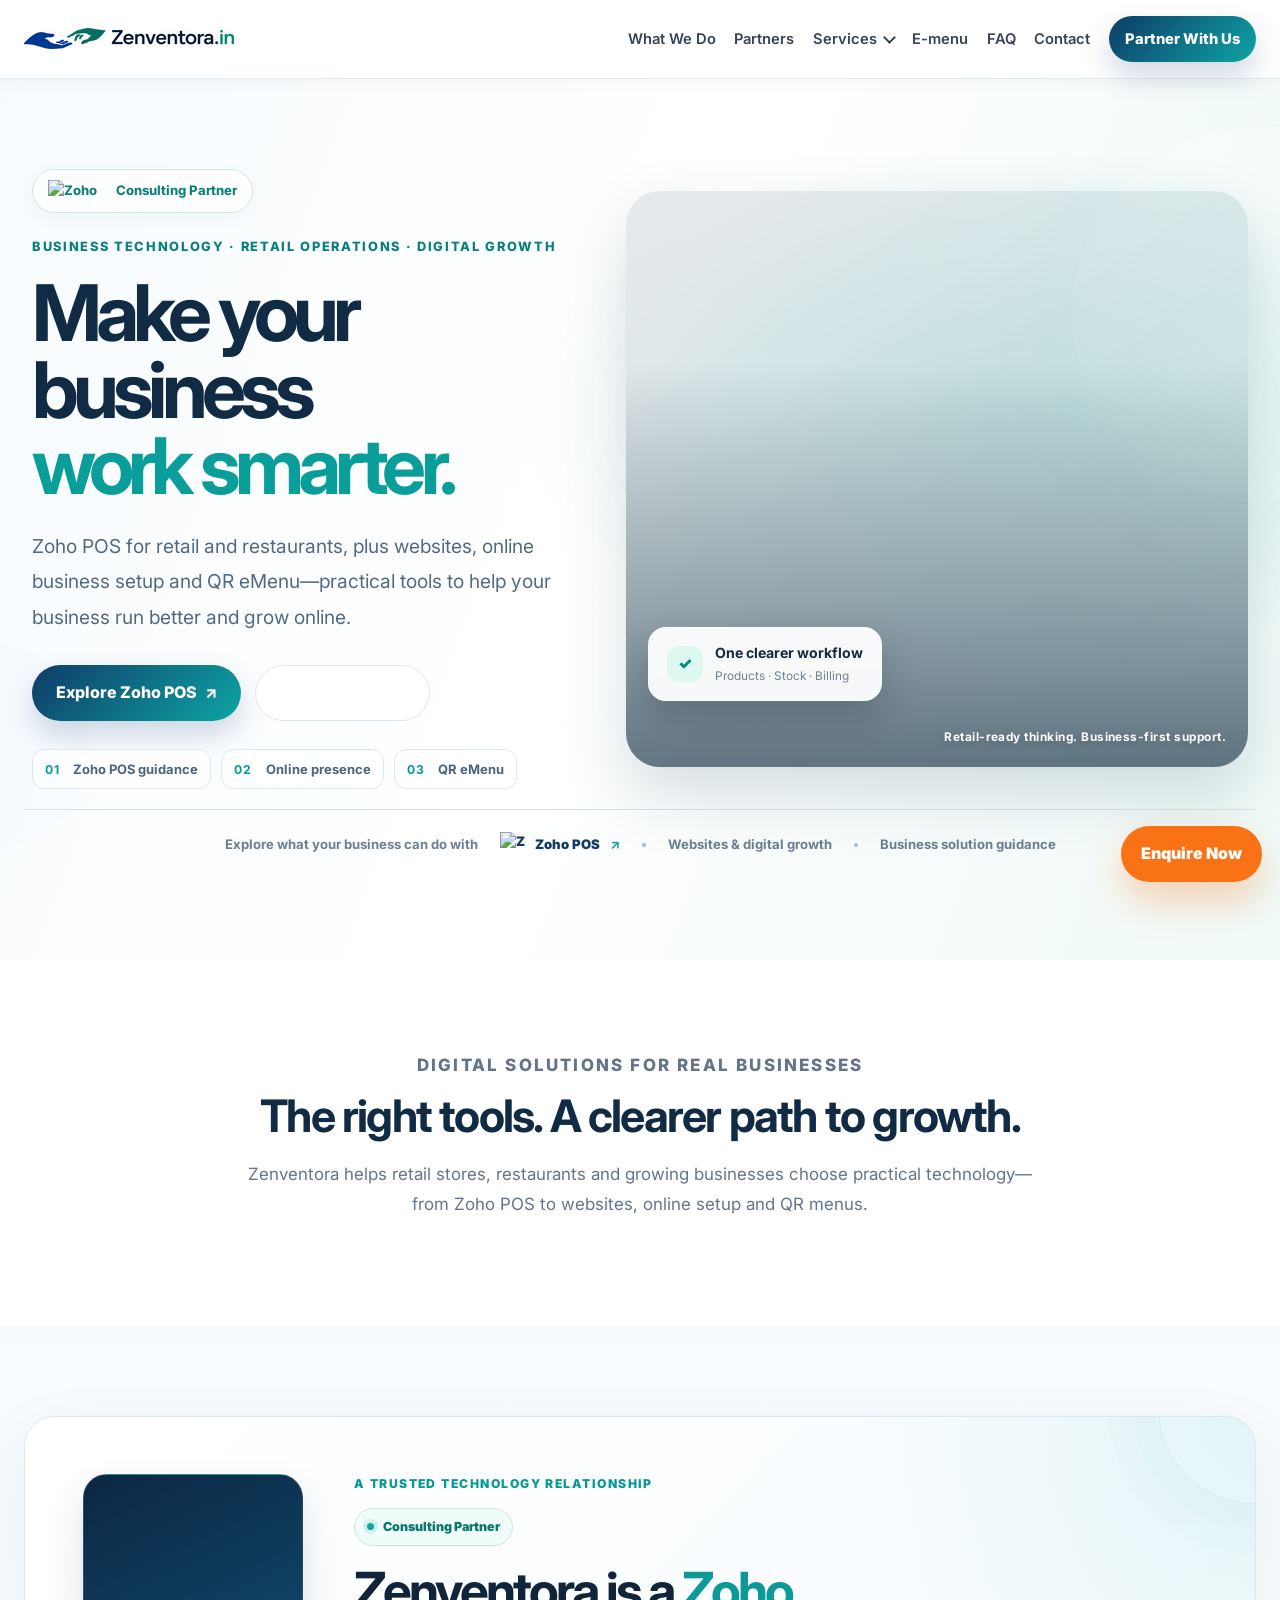
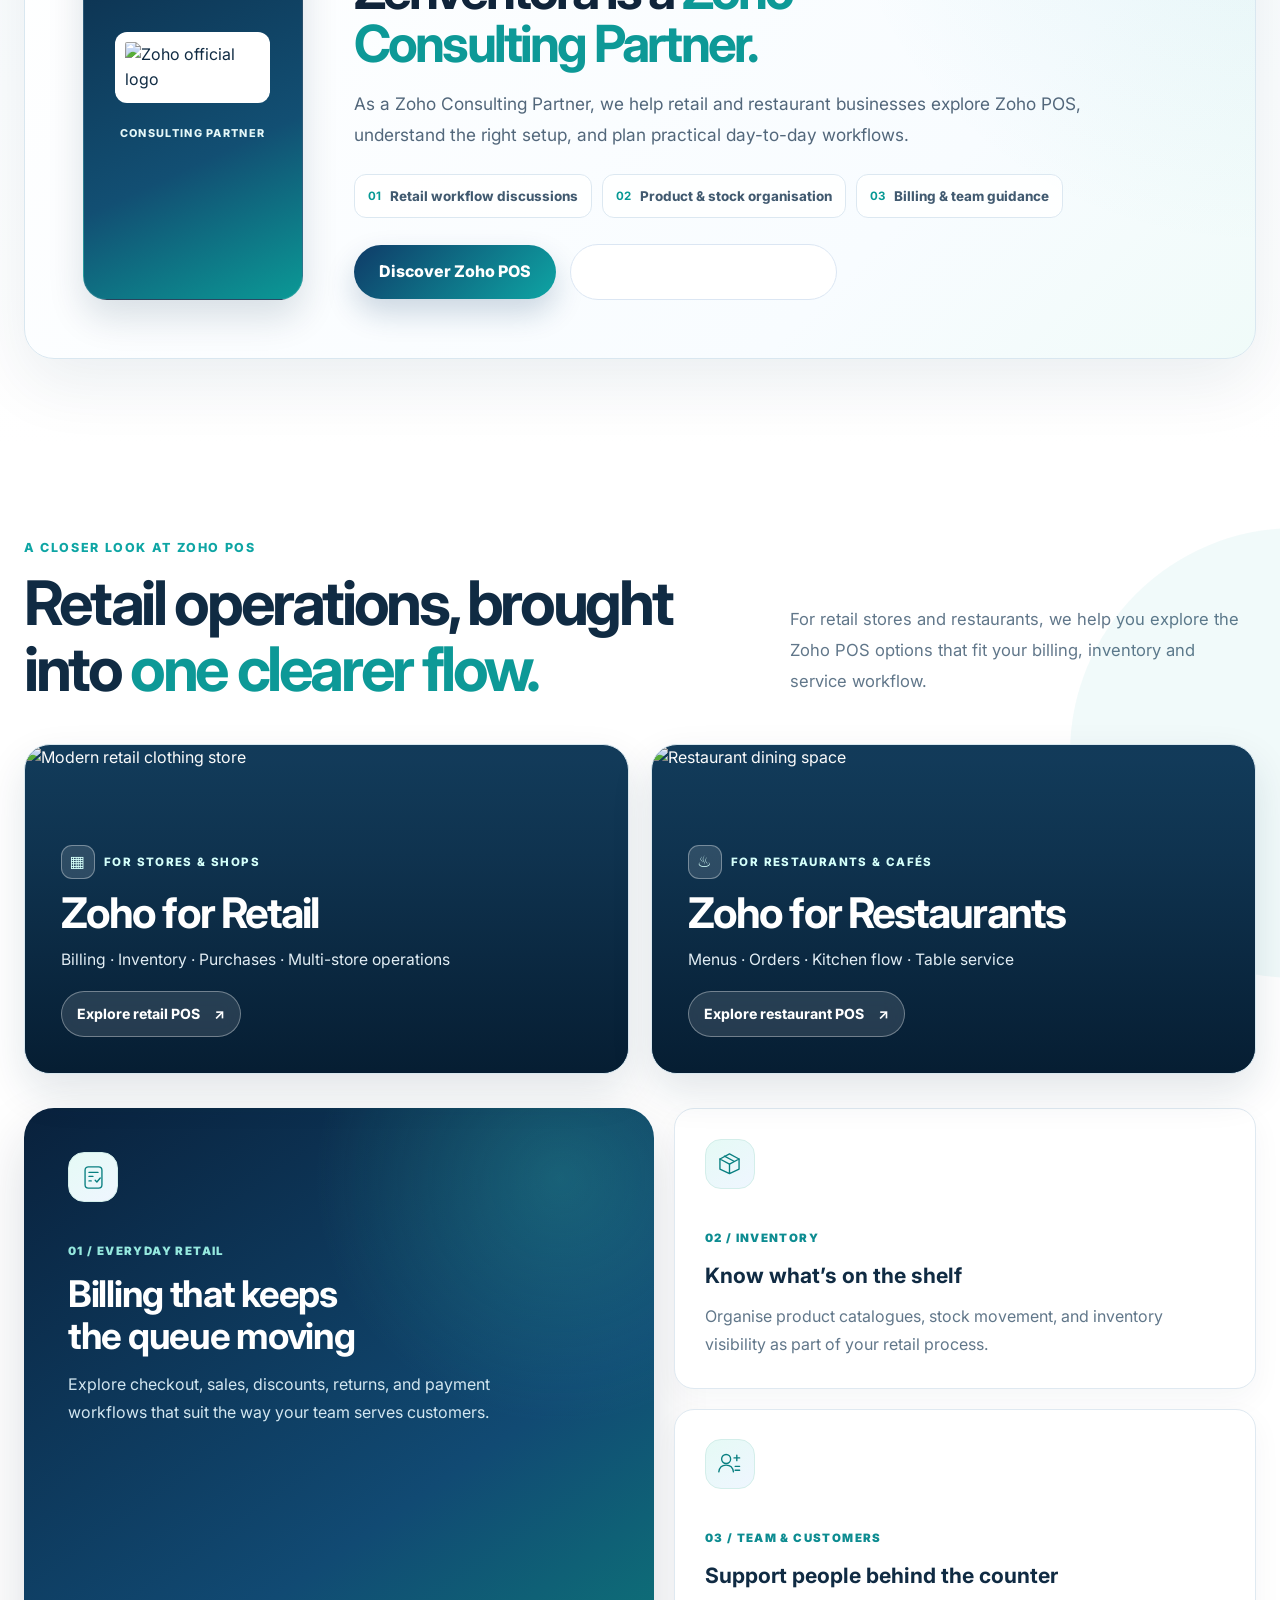
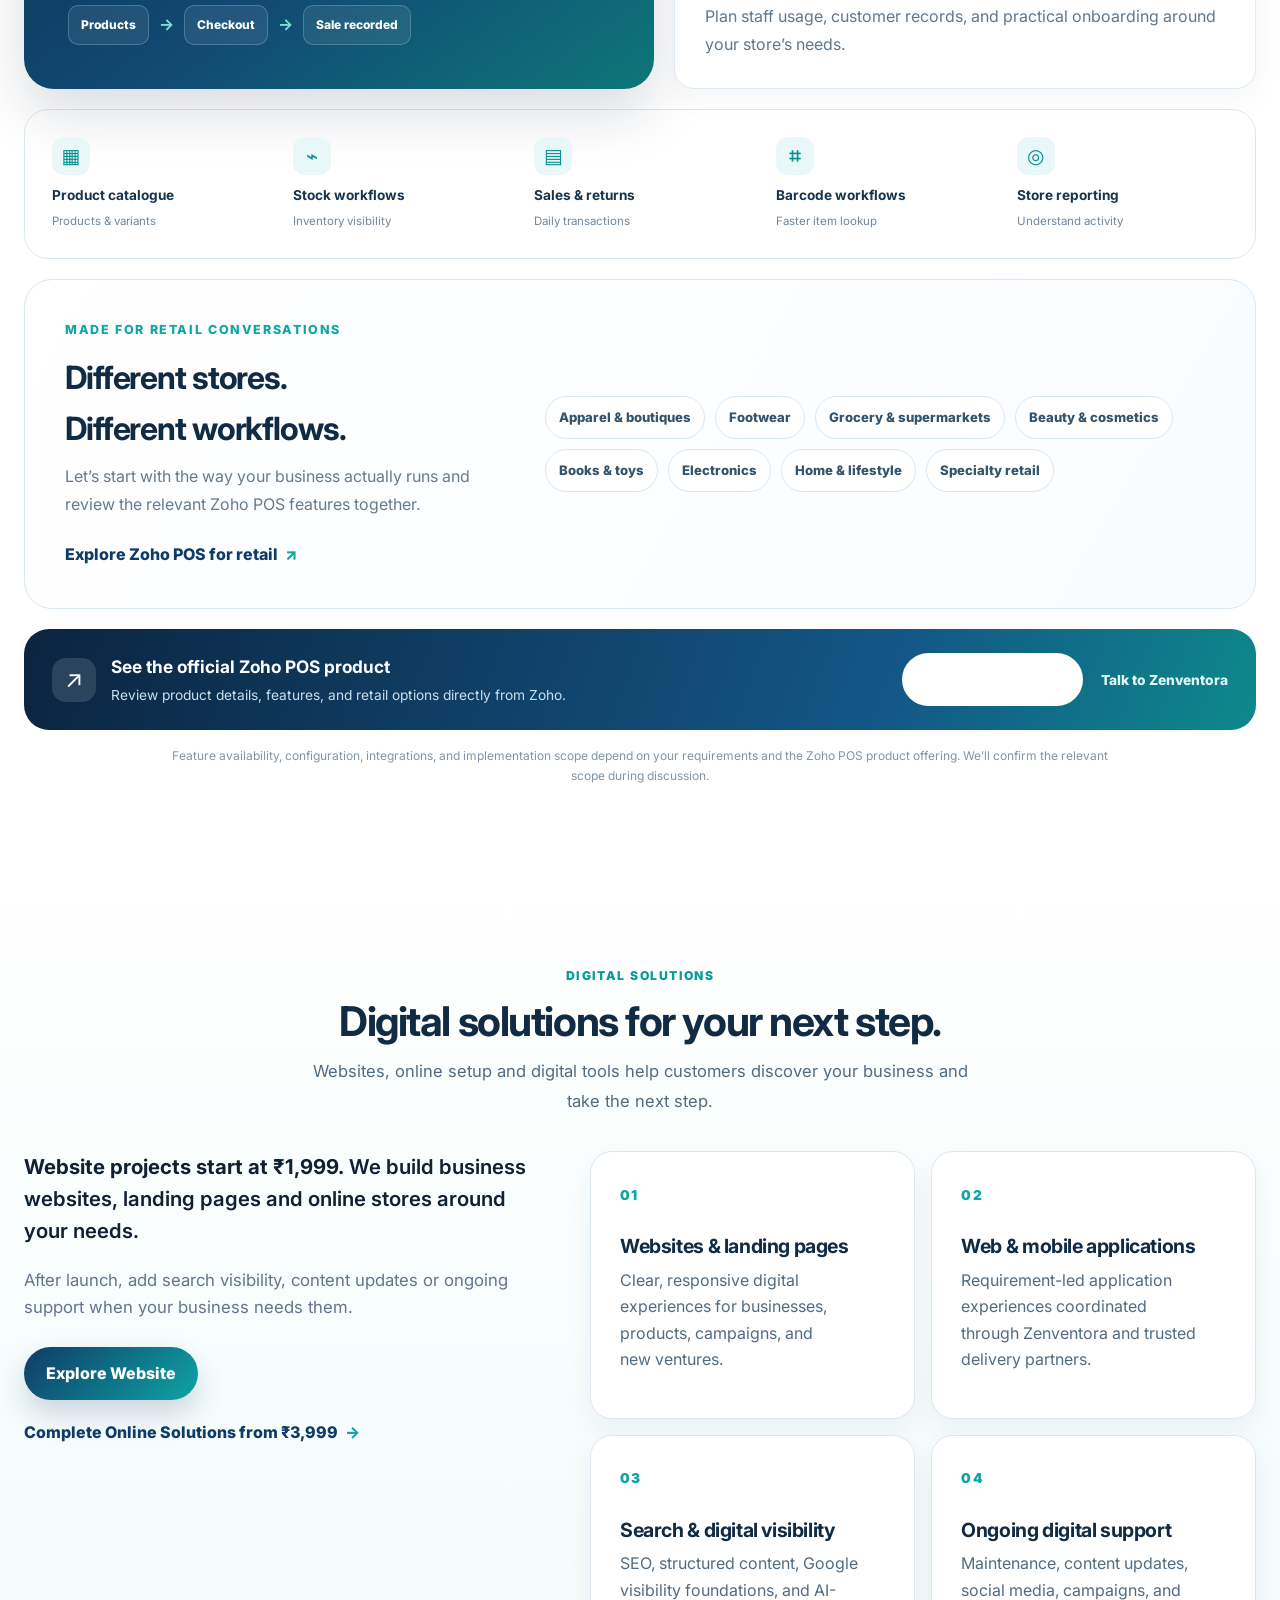
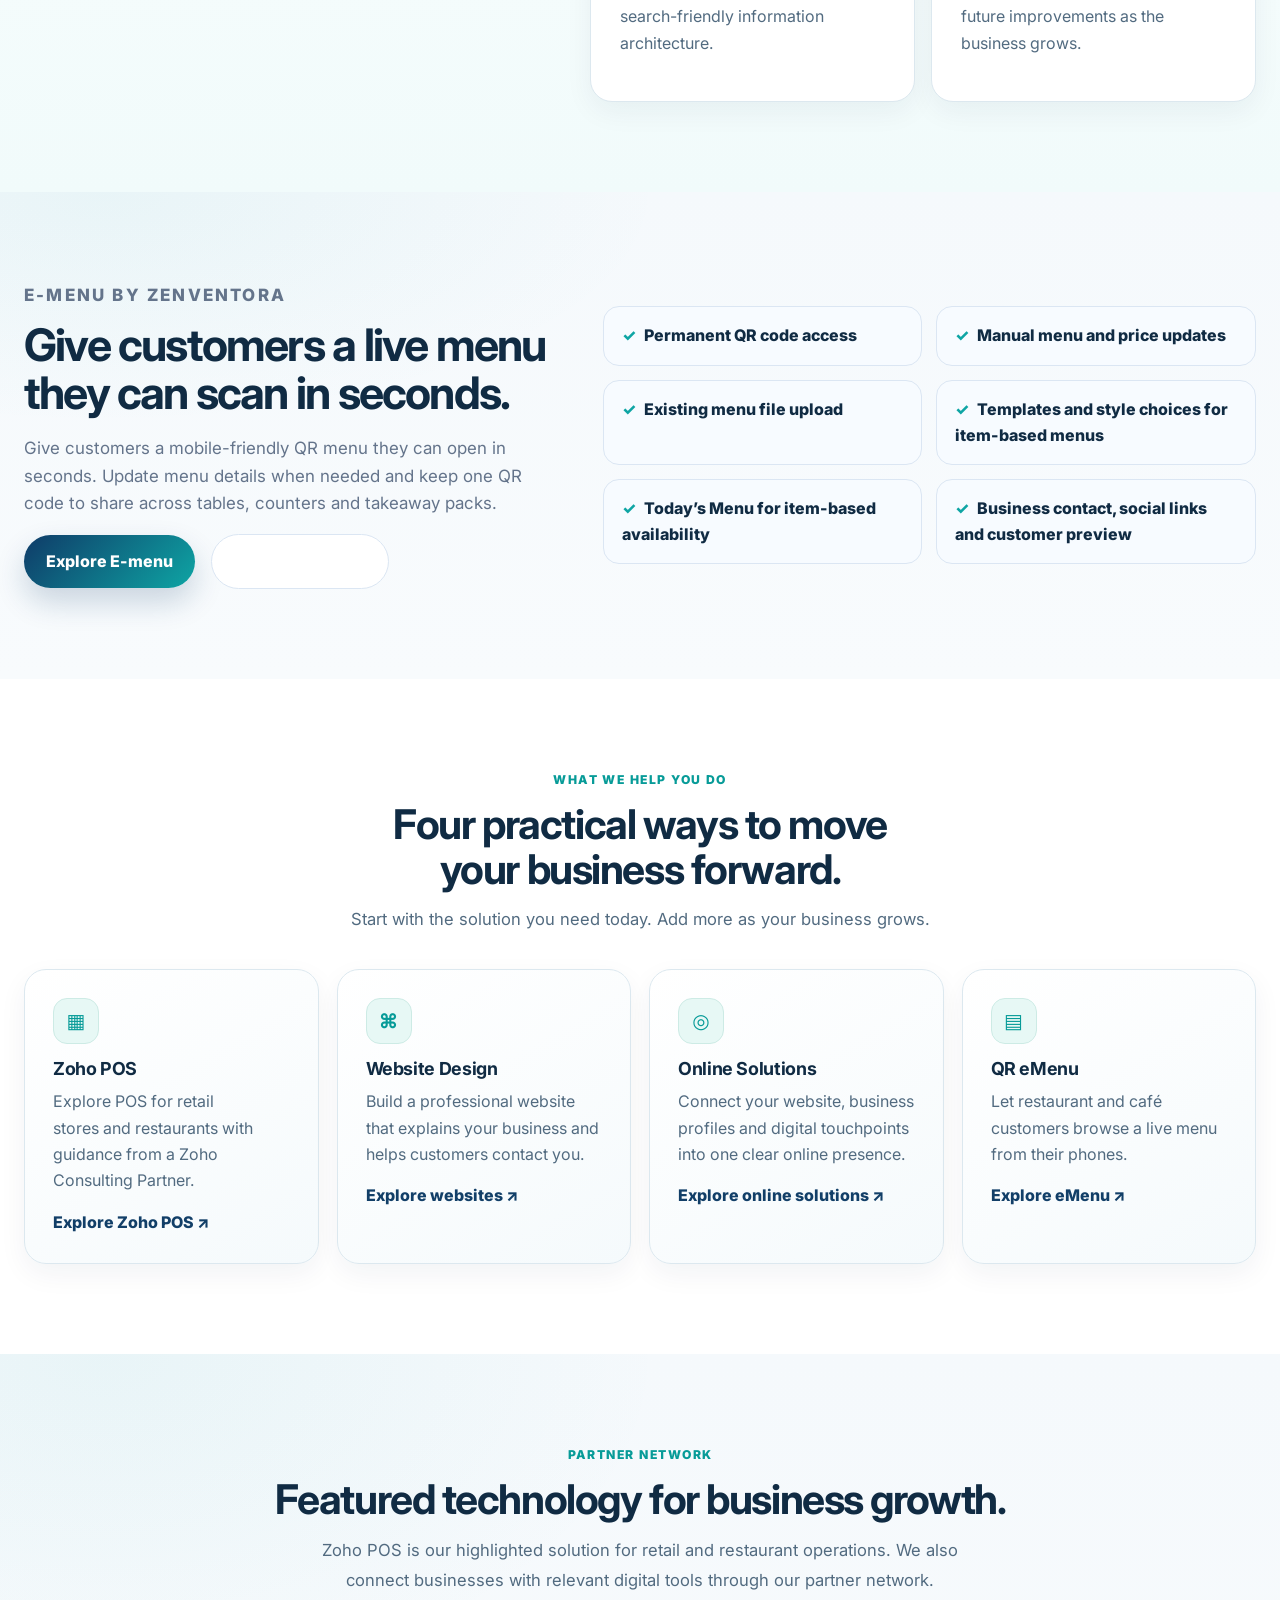
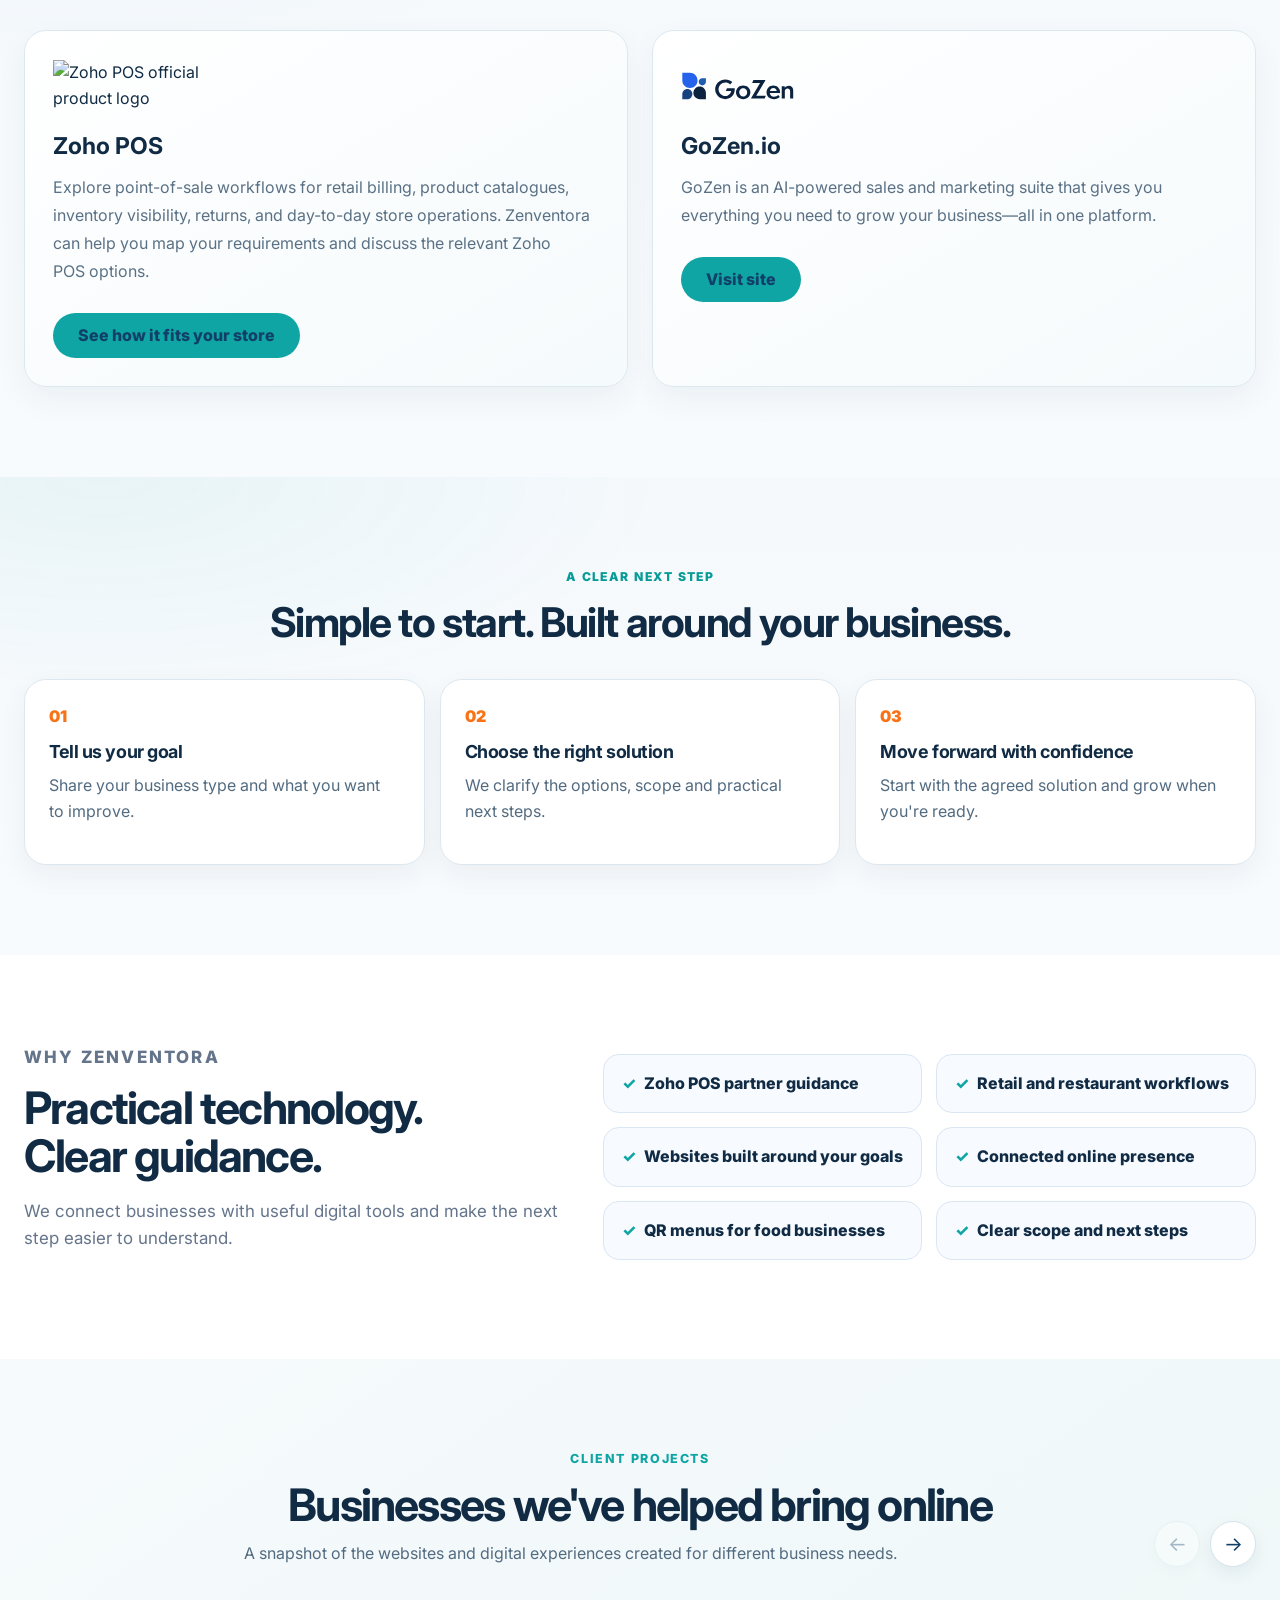
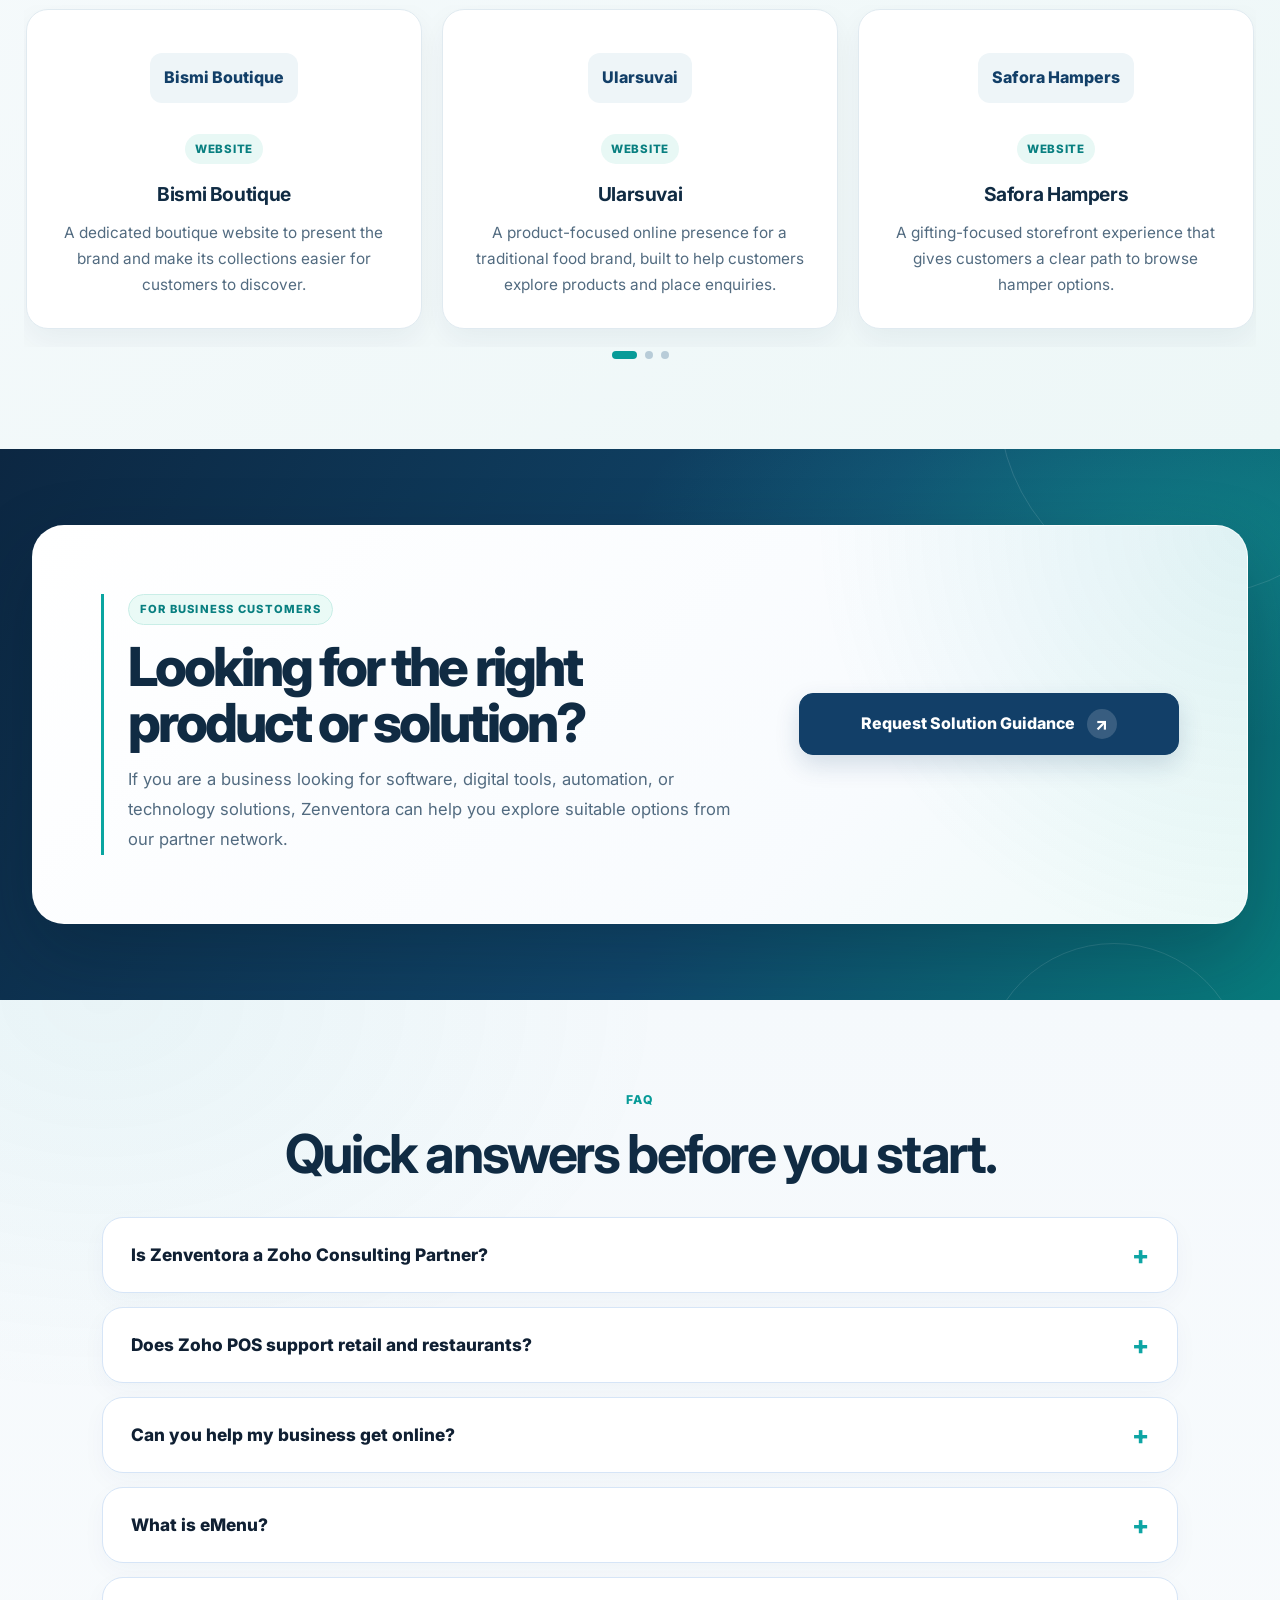
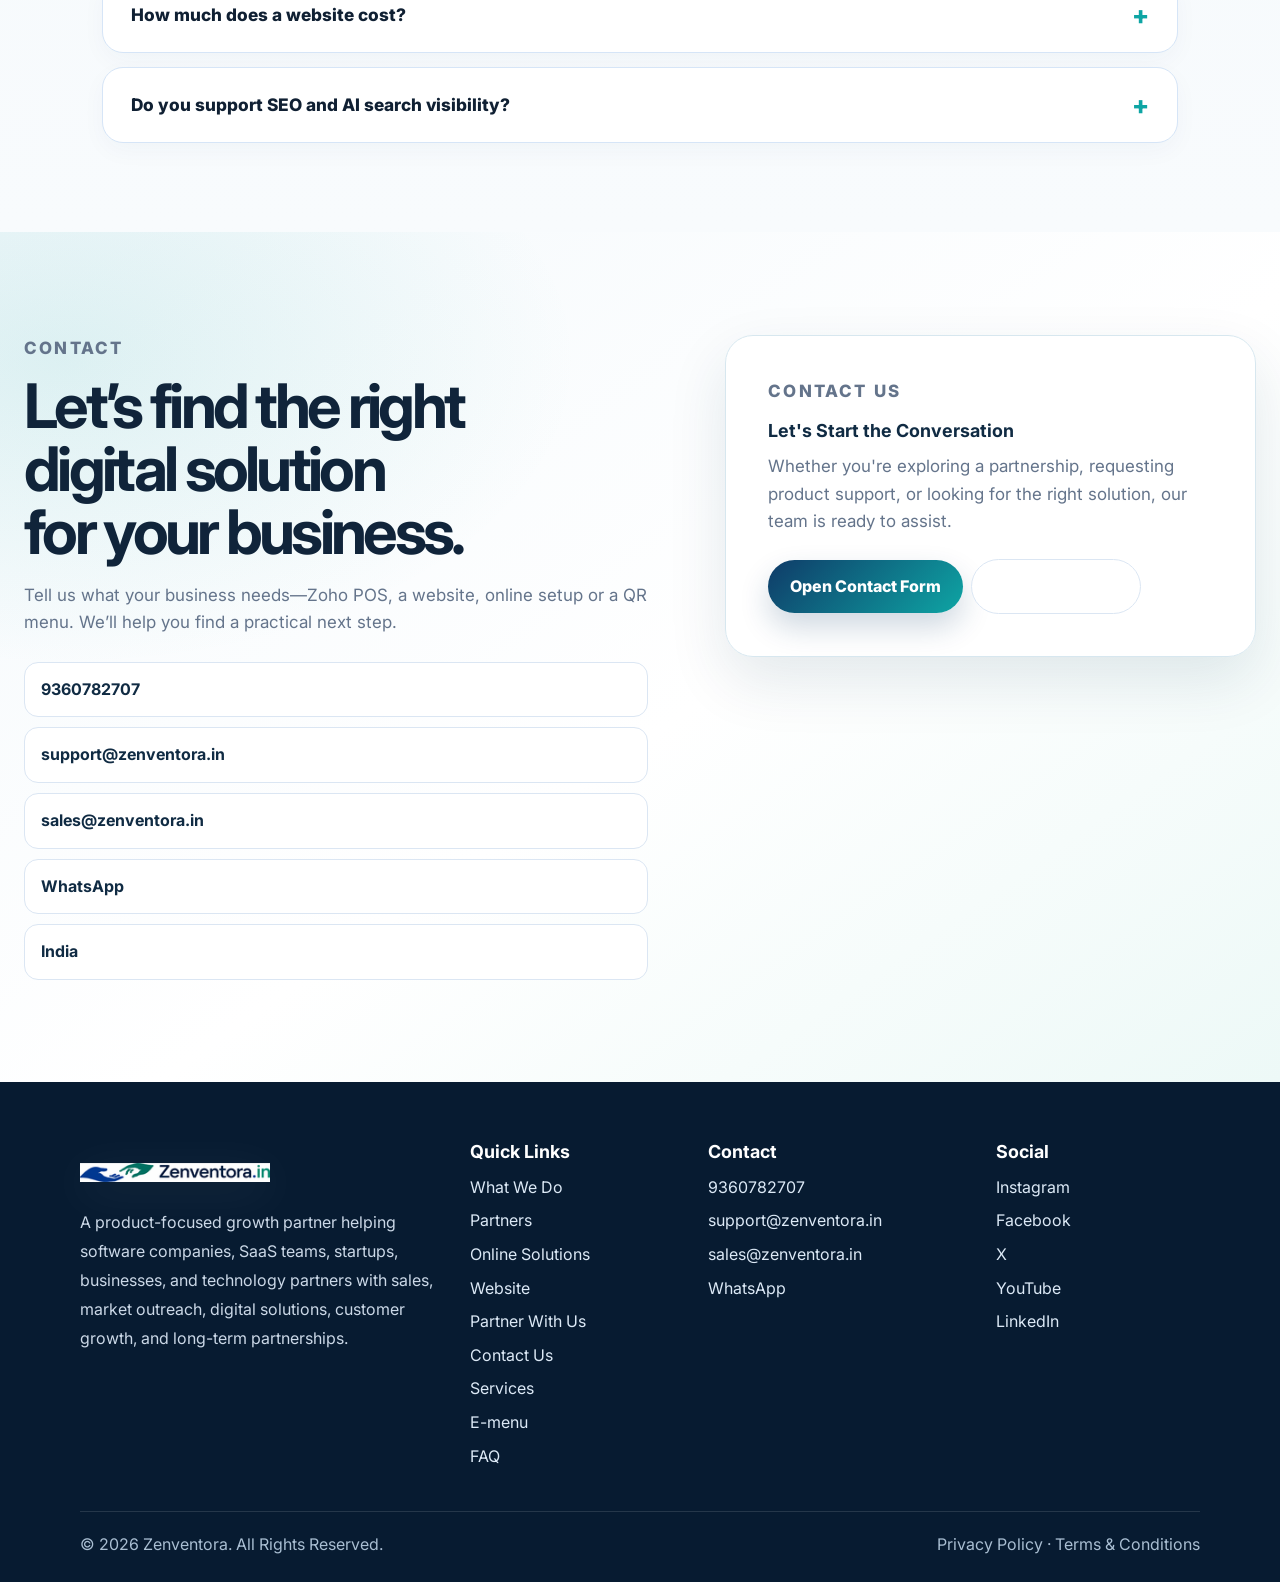
==== commit 12939334: "Keep two-card client showcase static without arrows or dots" ====
--- a/index.html
+++ b/index.html
@@ -369,9 +369,10 @@
    track.style.transform='translate3d('+(-index*step)+'px,0,0)';
    [...dotsWrap.children].forEach((d,i)=>{d.classList.toggle('is-active',i===index);d.setAttribute('aria-current',i===index?'true':'false')});
    const controls=section.querySelector('.zv-slider-controls');
-   controls.hidden=maxIndex()===0;
-   dotsWrap.hidden=maxIndex()===0;
-   section.classList.toggle('zv-client-section--static',maxIndex()===0);
+   const staticShowcase=cards.length<=2;
+   controls.hidden=staticShowcase||maxIndex()===0;
+   dotsWrap.hidden=staticShowcase||maxIndex()===0;
+   section.classList.toggle('zv-client-section--static',staticShowcase||maxIndex()===0);
    section.querySelector('.zv-slider-prev').disabled=index===0;
    section.querySelector('.zv-slider-next').disabled=index===maxIndex();
   }
--- a/styles.css
+++ b/styles.css
@@ -3648,3 +3648,35 @@
 :where(a.btn, button.btn, .floating-cta, .pos-cta-actions .btn, .hero-actions .btn, .cta-area .btn, .customer-band .btn, .site-header .nav-menu .btn) :where(span, svg, i) {
   color: inherit !important;
 }
+
+
+/* Client showcase refinement: centered cards, stronger testimonial-style presentation */
+.zv-client-section .container { max-width: 1240px; }
+.zv-client-heading { align-items:center; }
+.zv-client-heading > div:first-child { text-align:center; max-width:820px; margin-inline:auto; }
+.zv-client-heading { position:relative; display:block; padding-bottom:8px; }
+.zv-client-heading .zv-slider-controls { position:absolute; right:0; bottom:8px; }
+.zv-client-slide { text-align:center; display:flex; flex-direction:column; align-items:center; min-height:290px; padding:30px 28px; }
+.zv-client-logo-wrap { width:100%; justify-content:center; margin-bottom:18px; }
+.zv-client-logo-wrap img { object-position:center; max-width:210px; }
+.zv-client-kind { margin-bottom:3px; }
+.zv-client-slide h3 { margin:12px 0 10px; }
+.zv-client-slide p { max-width:330px; }
+.zv-client-section--static .zv-client-track { justify-content:center; transform:none !important; }
+.zv-client-section--static .zv-client-slide { flex:0 1 390px; }
+.zv-client-section [hidden] { display:none !important; }
+@media(max-width:980px) {
+ .zv-client-heading .zv-slider-controls { position:static; justify-content:center; margin:20px auto 0; }
+ .zv-client-section--static .zv-client-track { flex-wrap:wrap; }
+ .zv-client-section--static .zv-client-slide { flex-basis:calc((100% - 20px)/2); }
+}
+@media(max-width:680px) {
+ .zv-client-heading { padding-bottom:0; }
+ .zv-client-heading .zv-slider-controls { margin-top:16px; }
+ .zv-client-section--static .zv-client-slide { flex-basis:100%; }
+ .zv-client-slide { min-height:0; }
+}
+/* Keep the Website and Online Solutions product labels visible and consistent in the shared header. */
+.site-header .brand.website-brand > span,
+.site-header .brand.website-brand > strong { display:inline-flex; align-items:center; visibility:visible; opacity:1; }
+.site-header .brand.website-brand > strong { white-space:nowrap; }
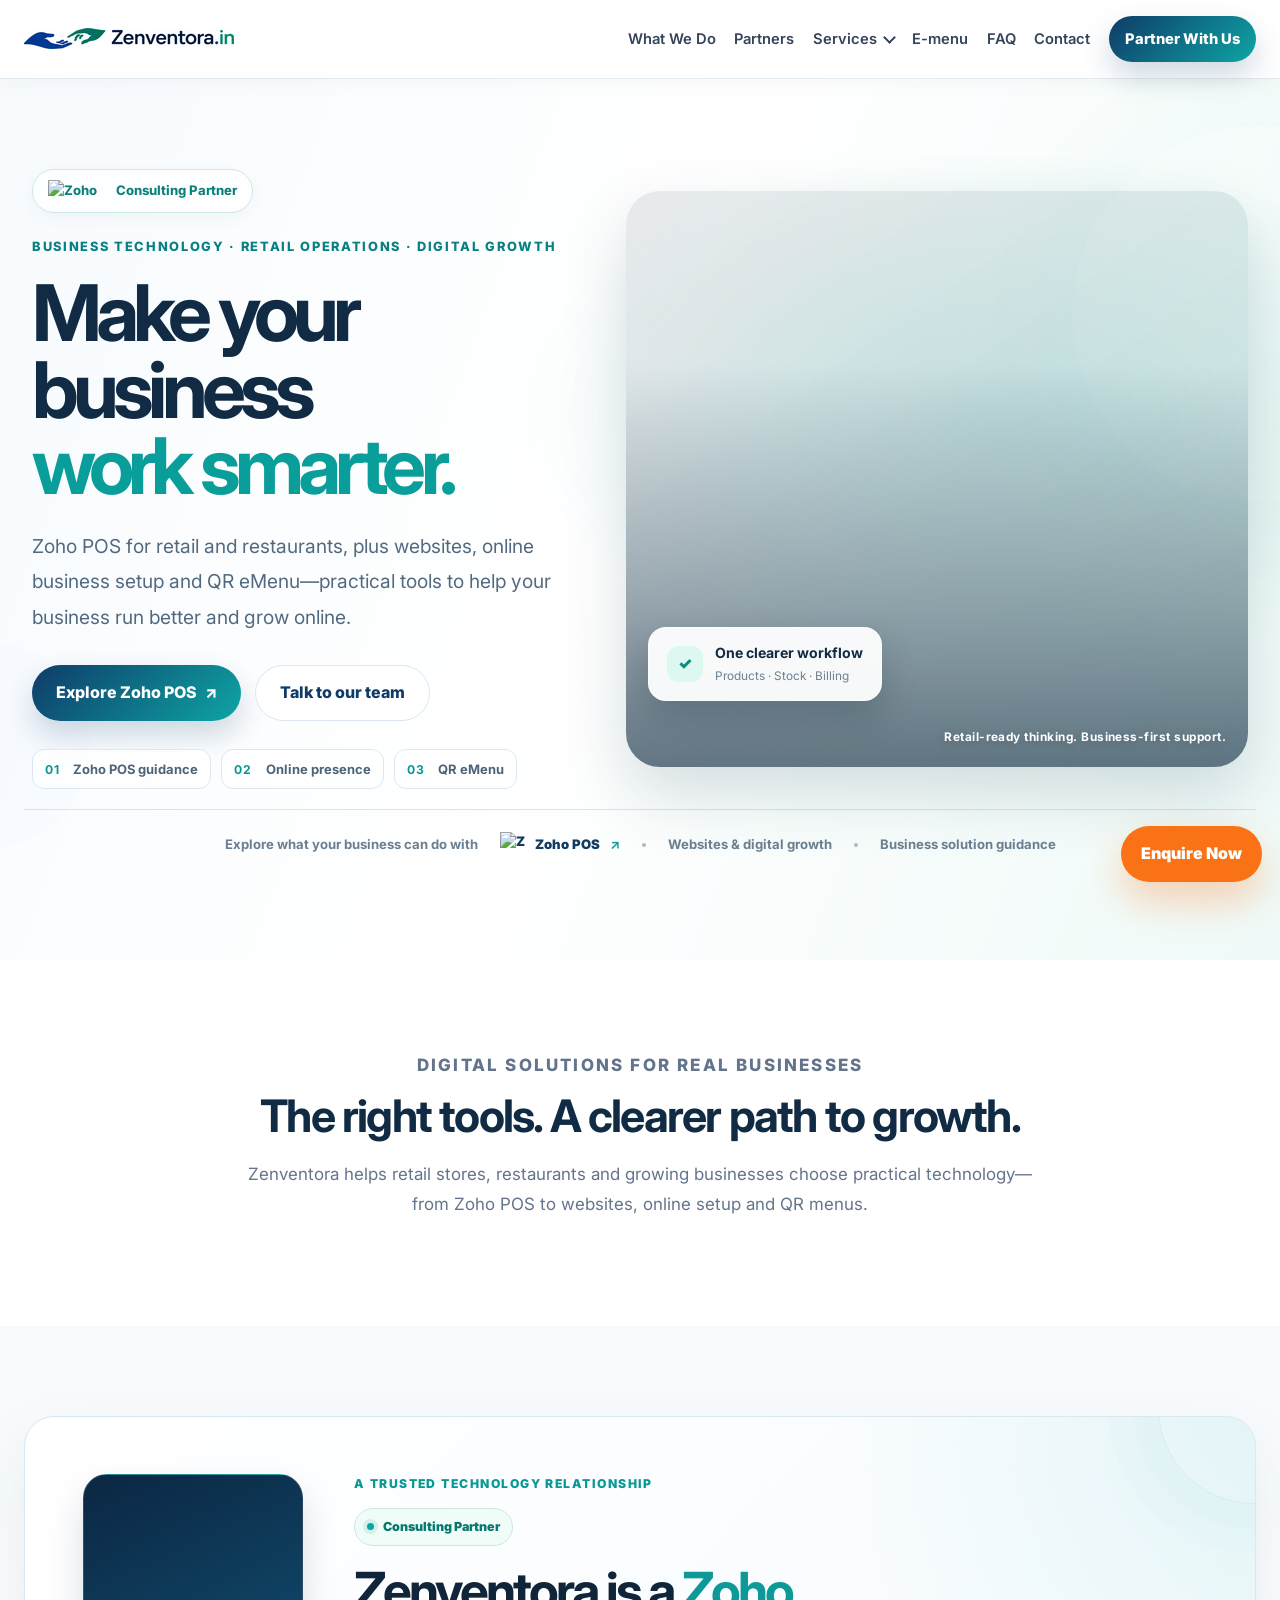
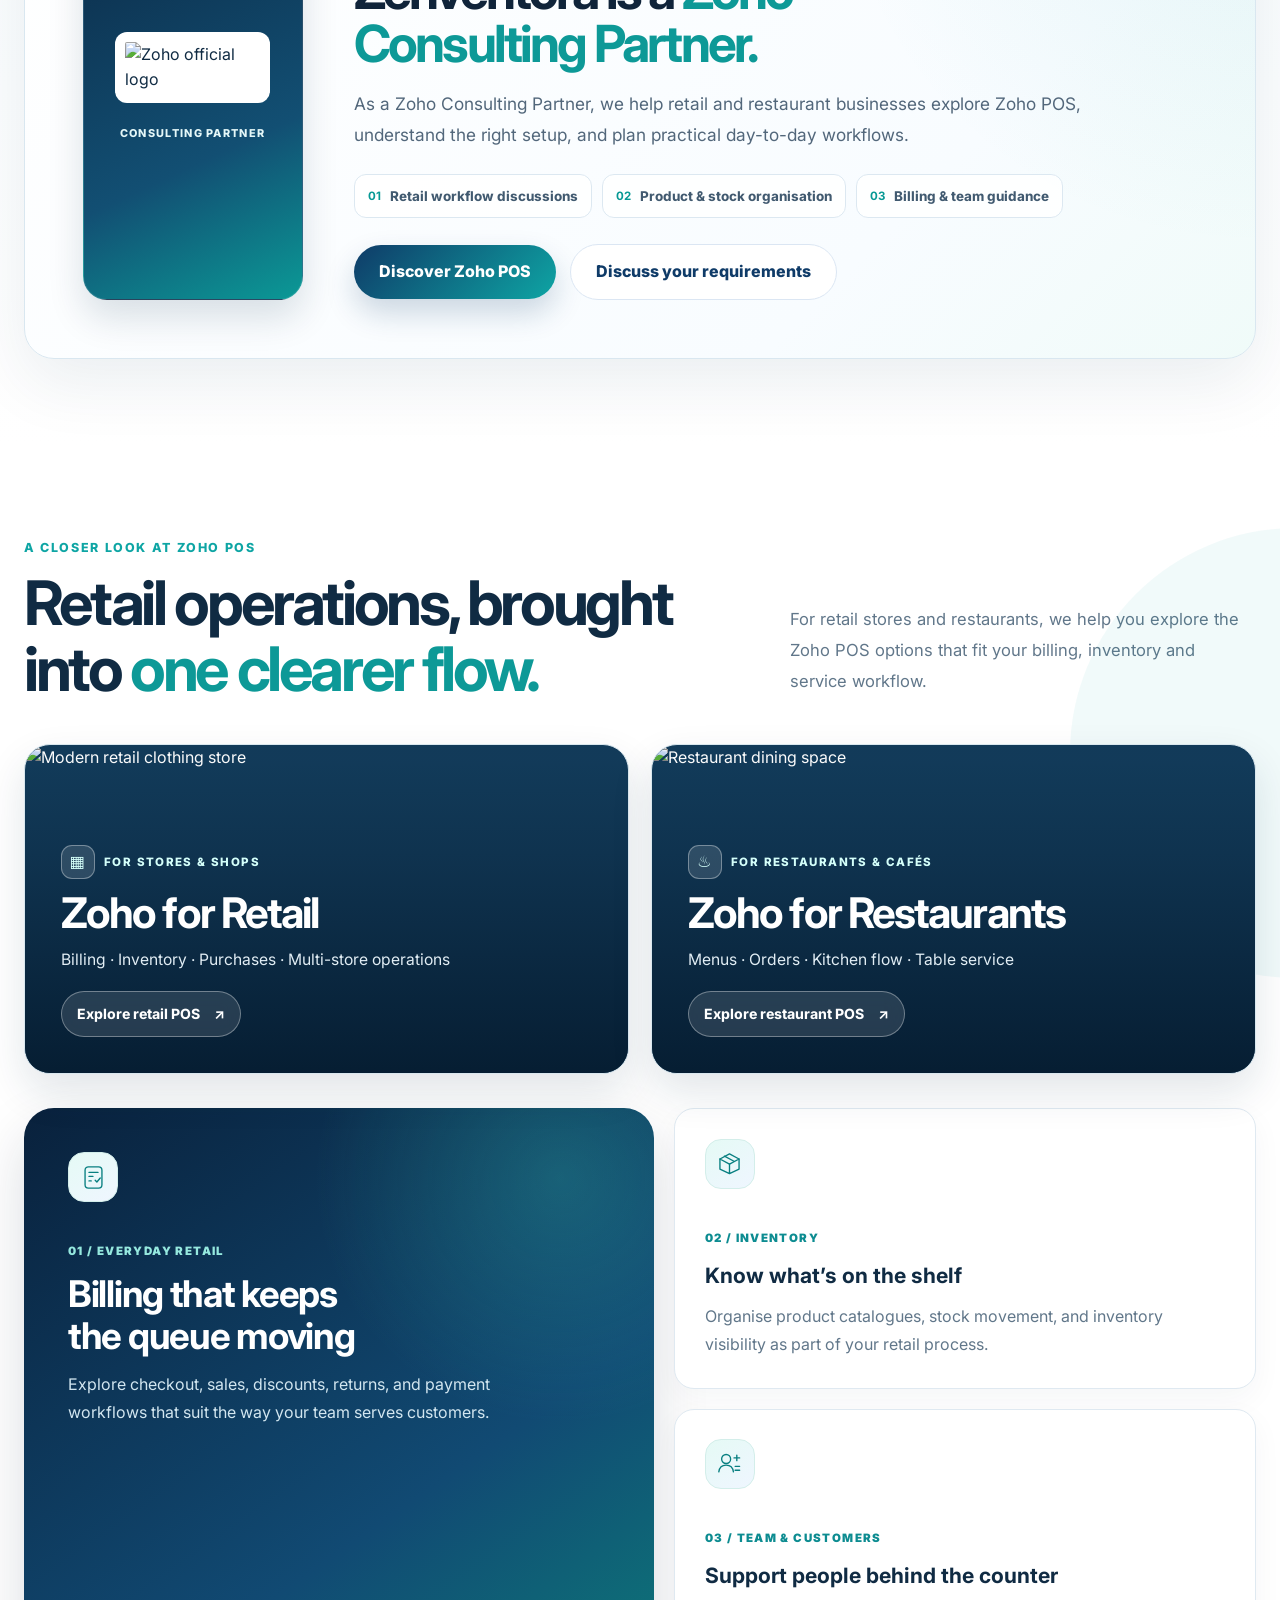
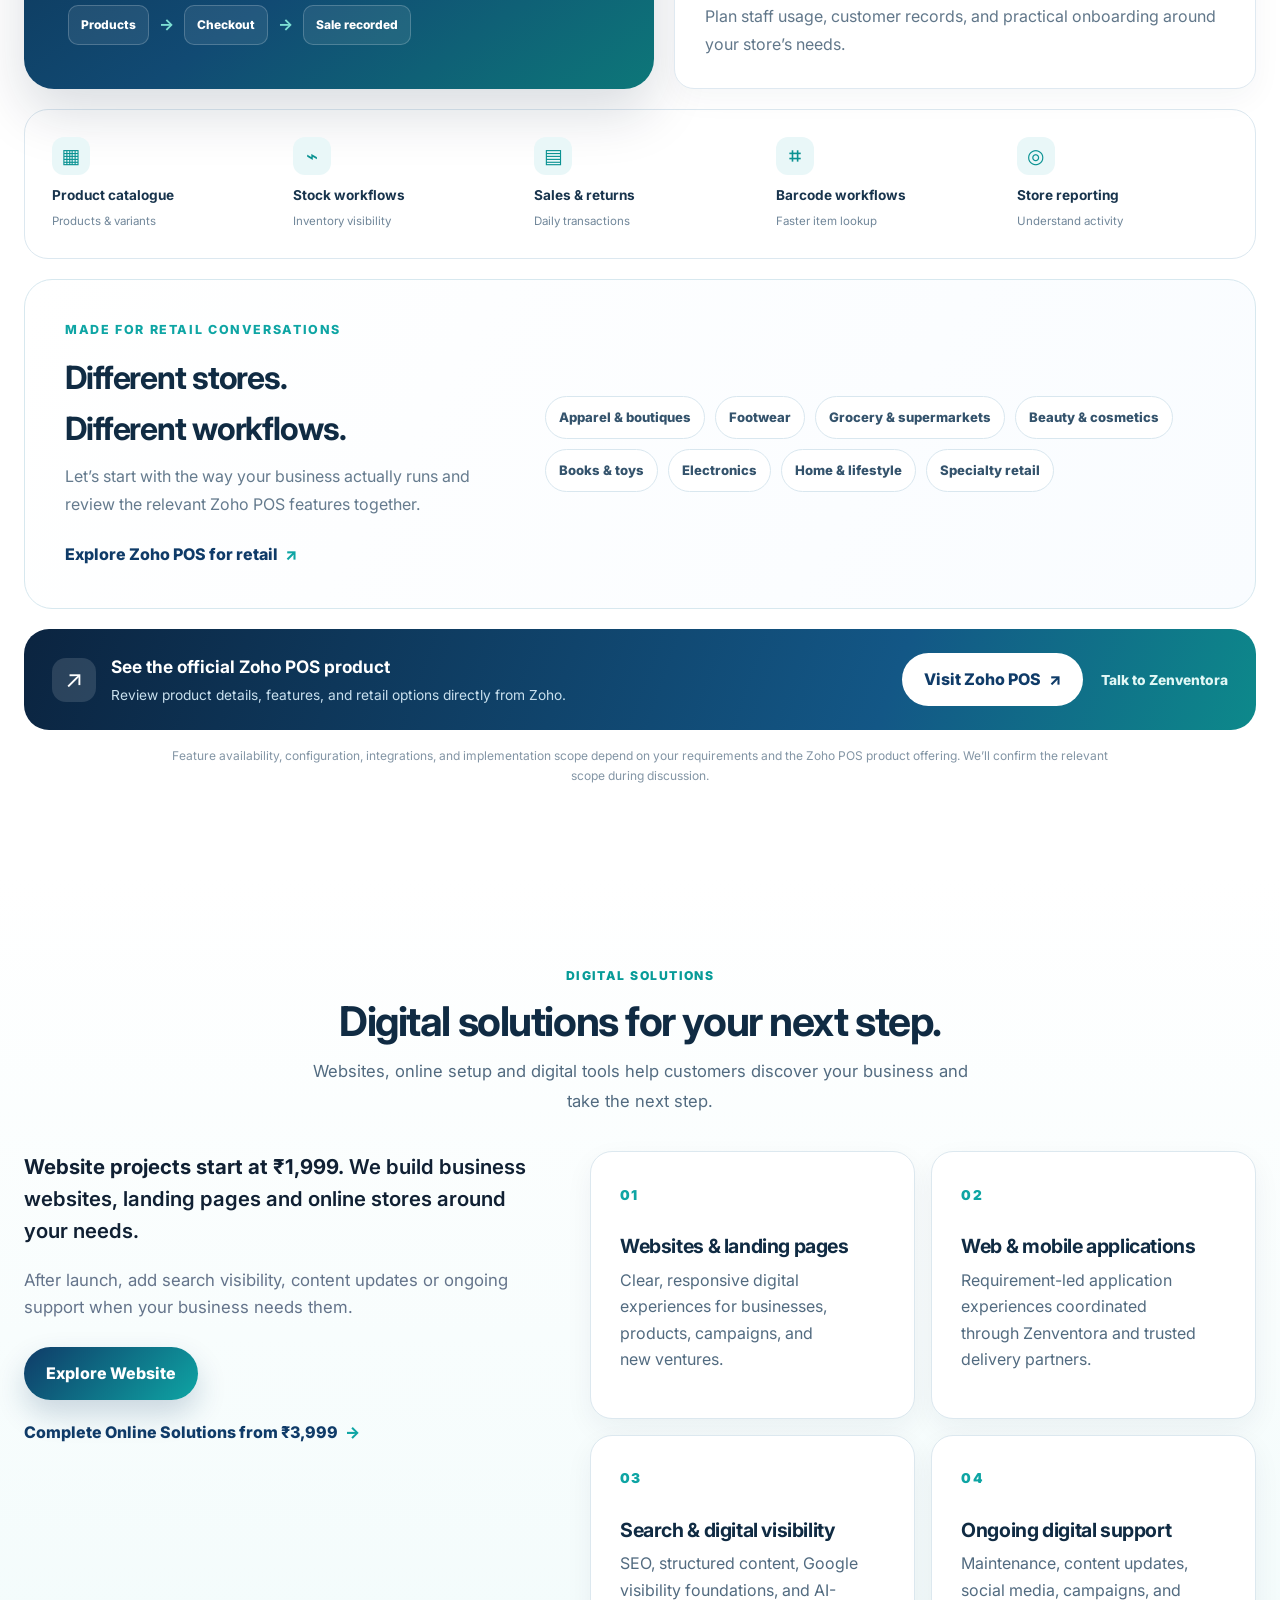
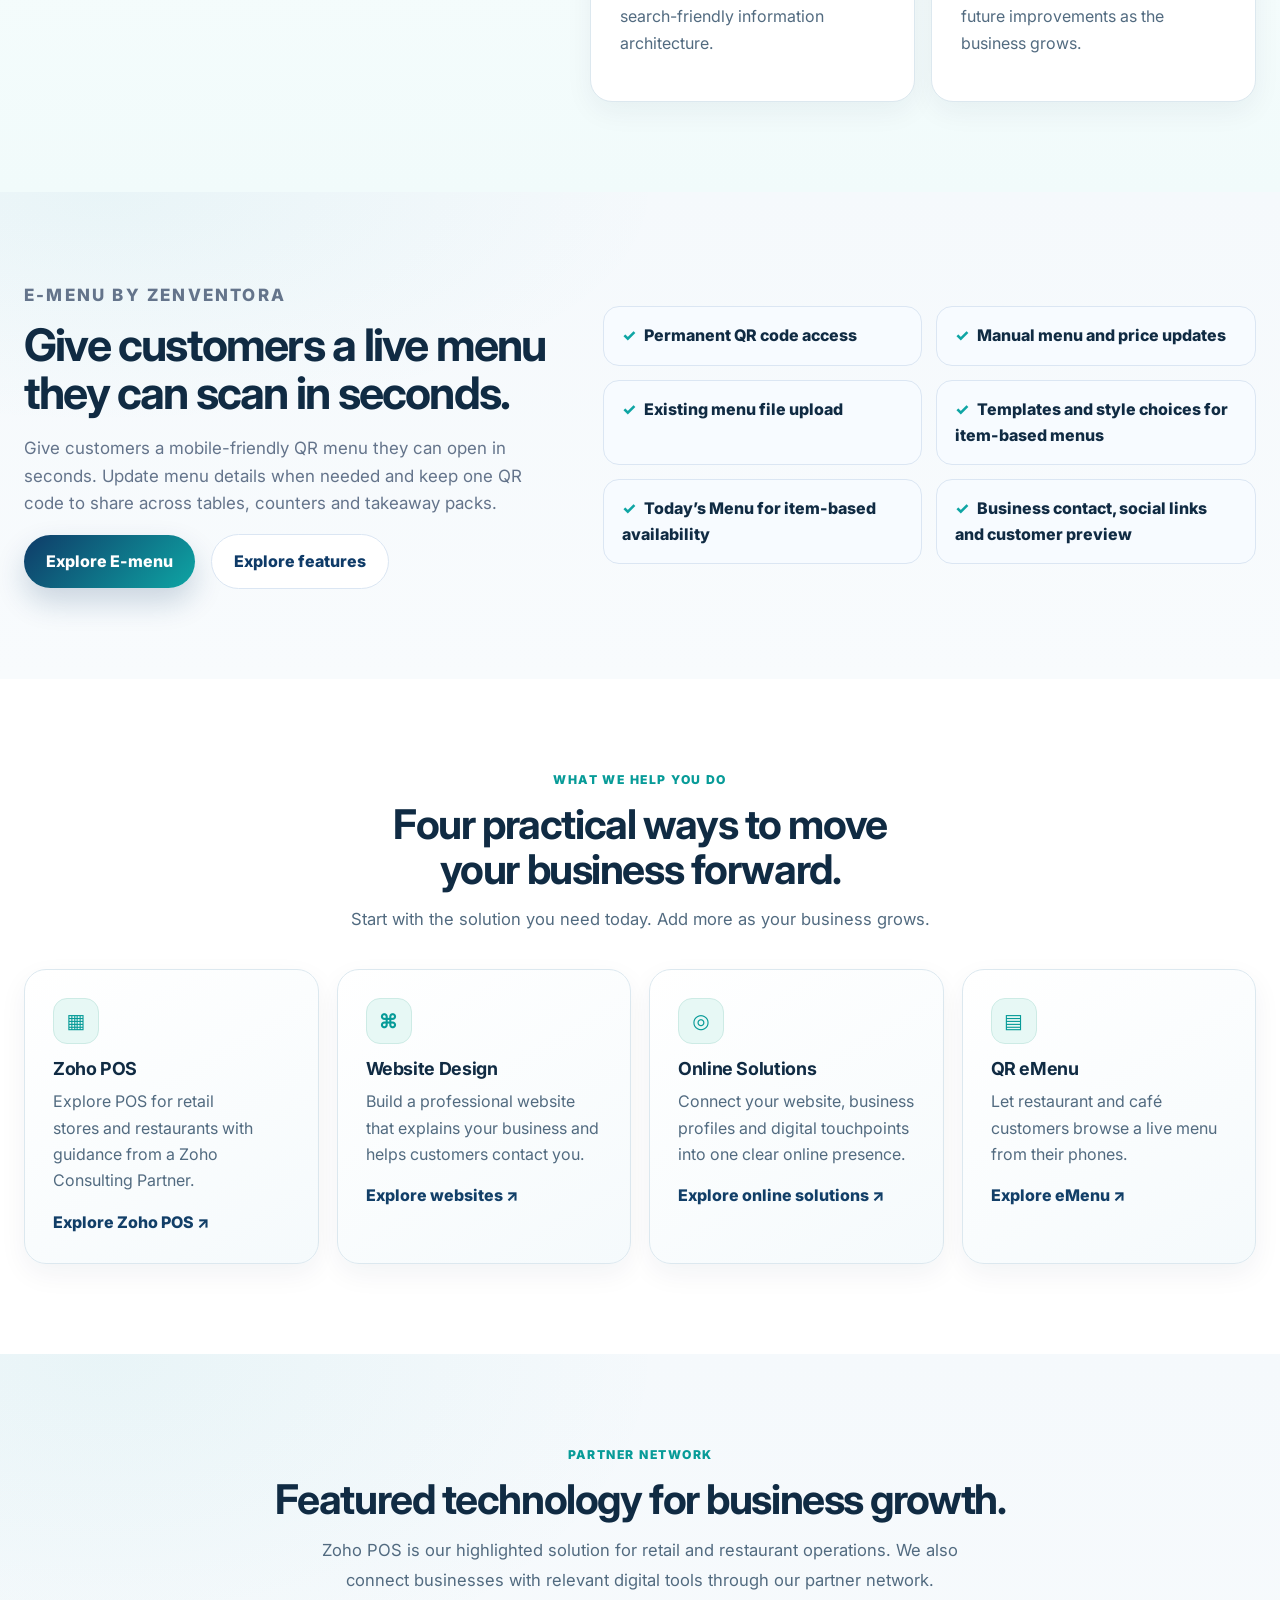
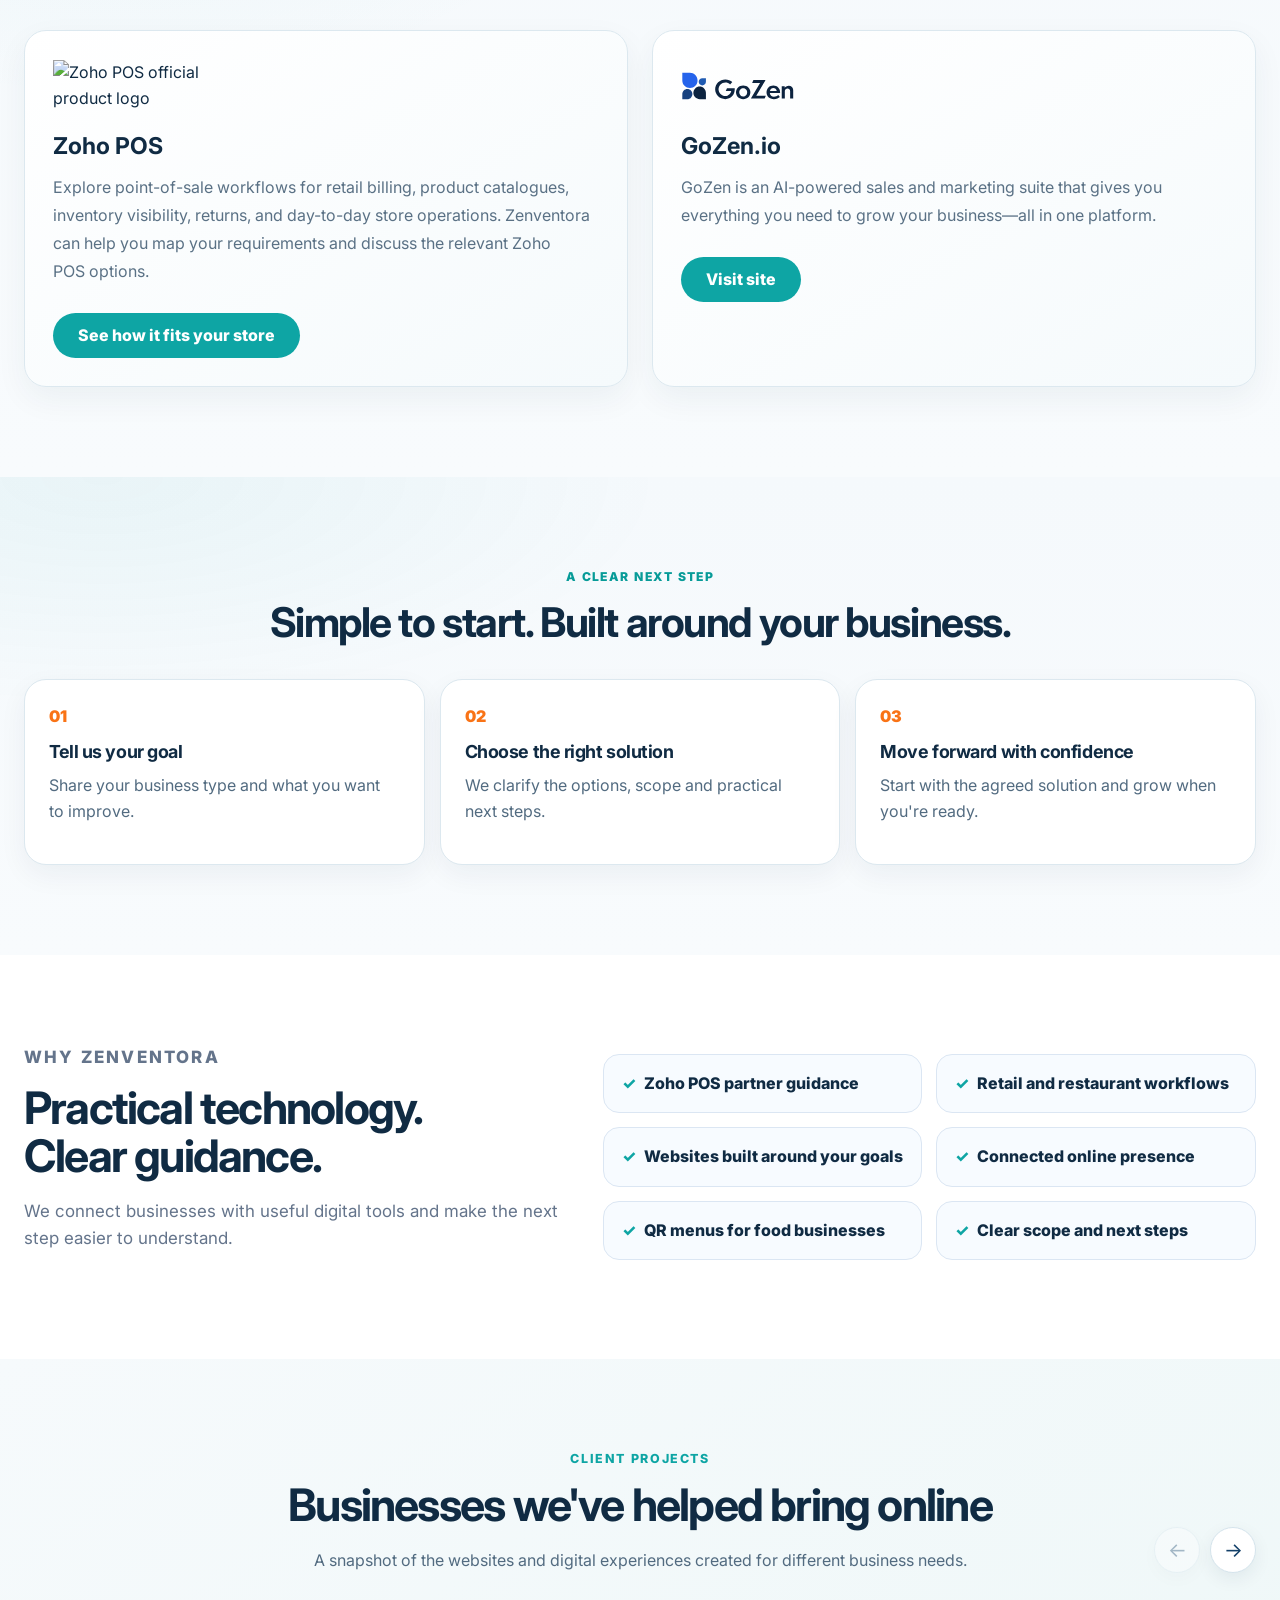
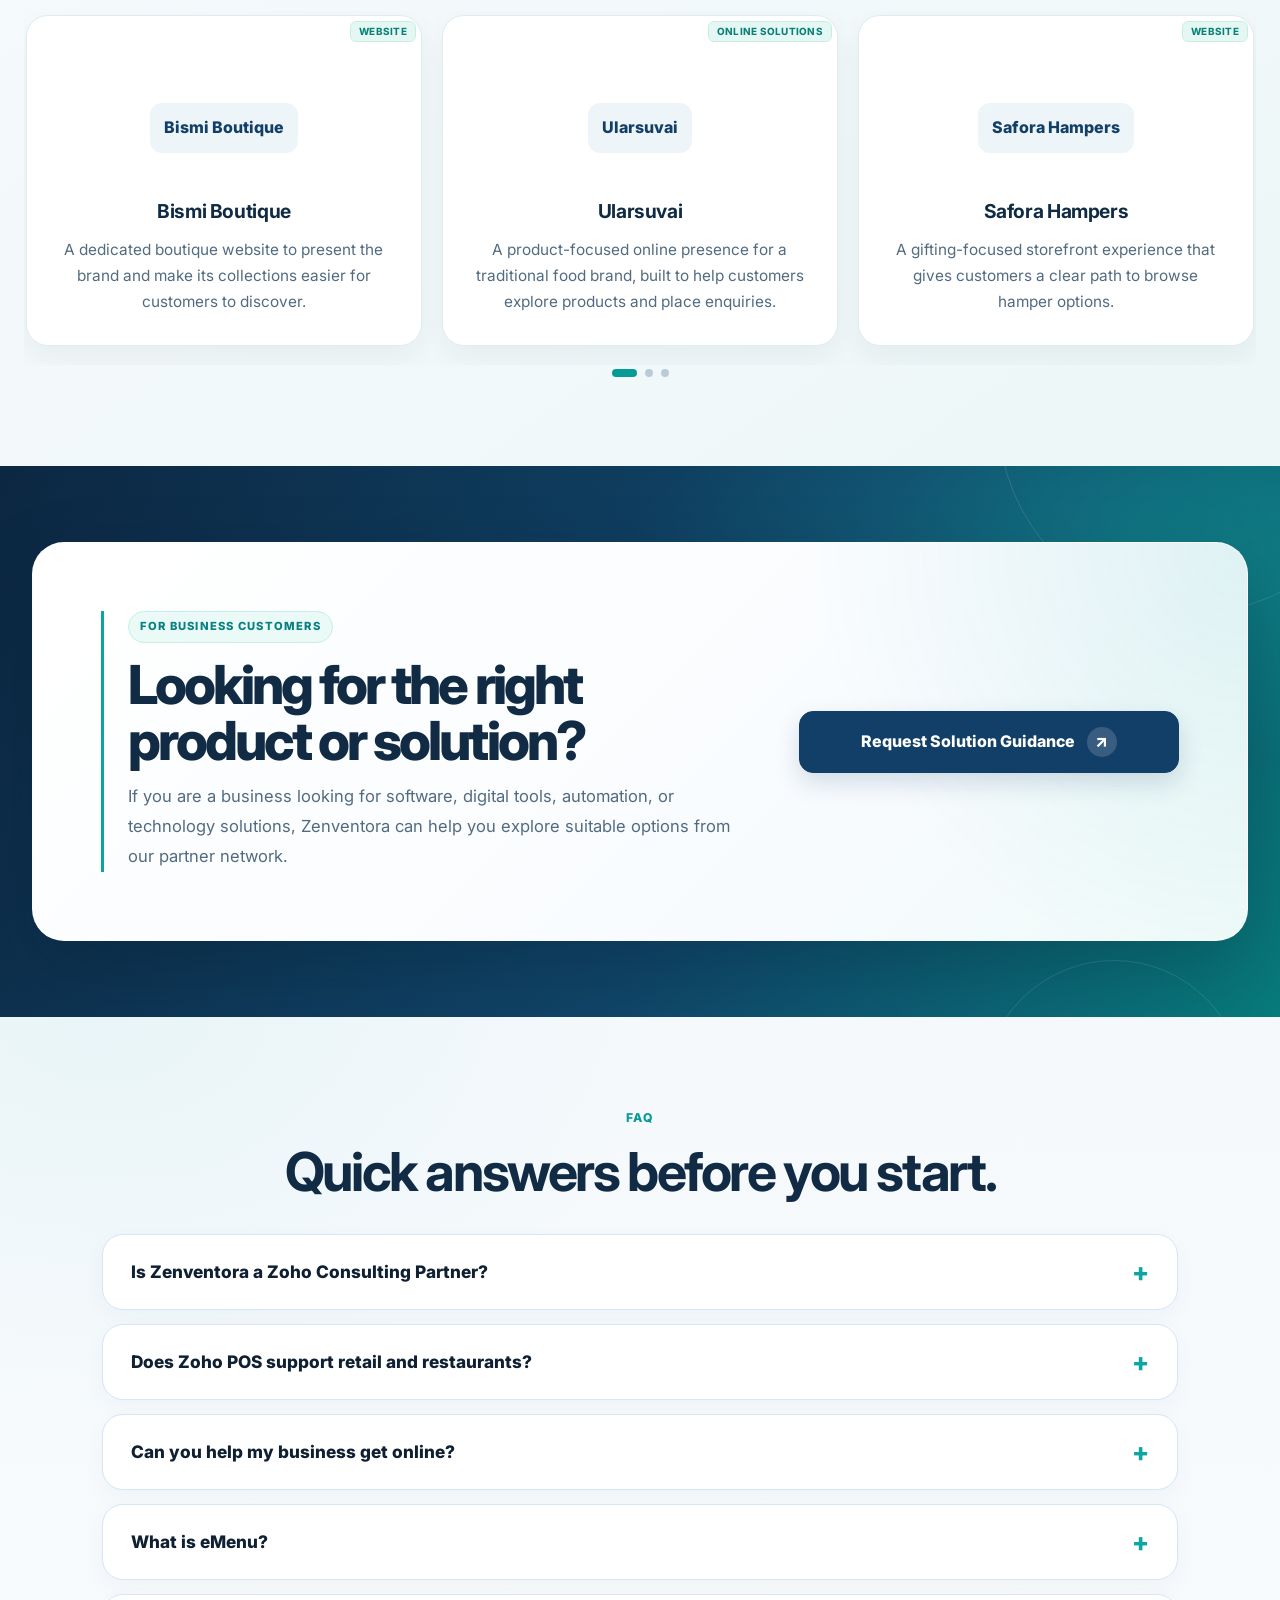
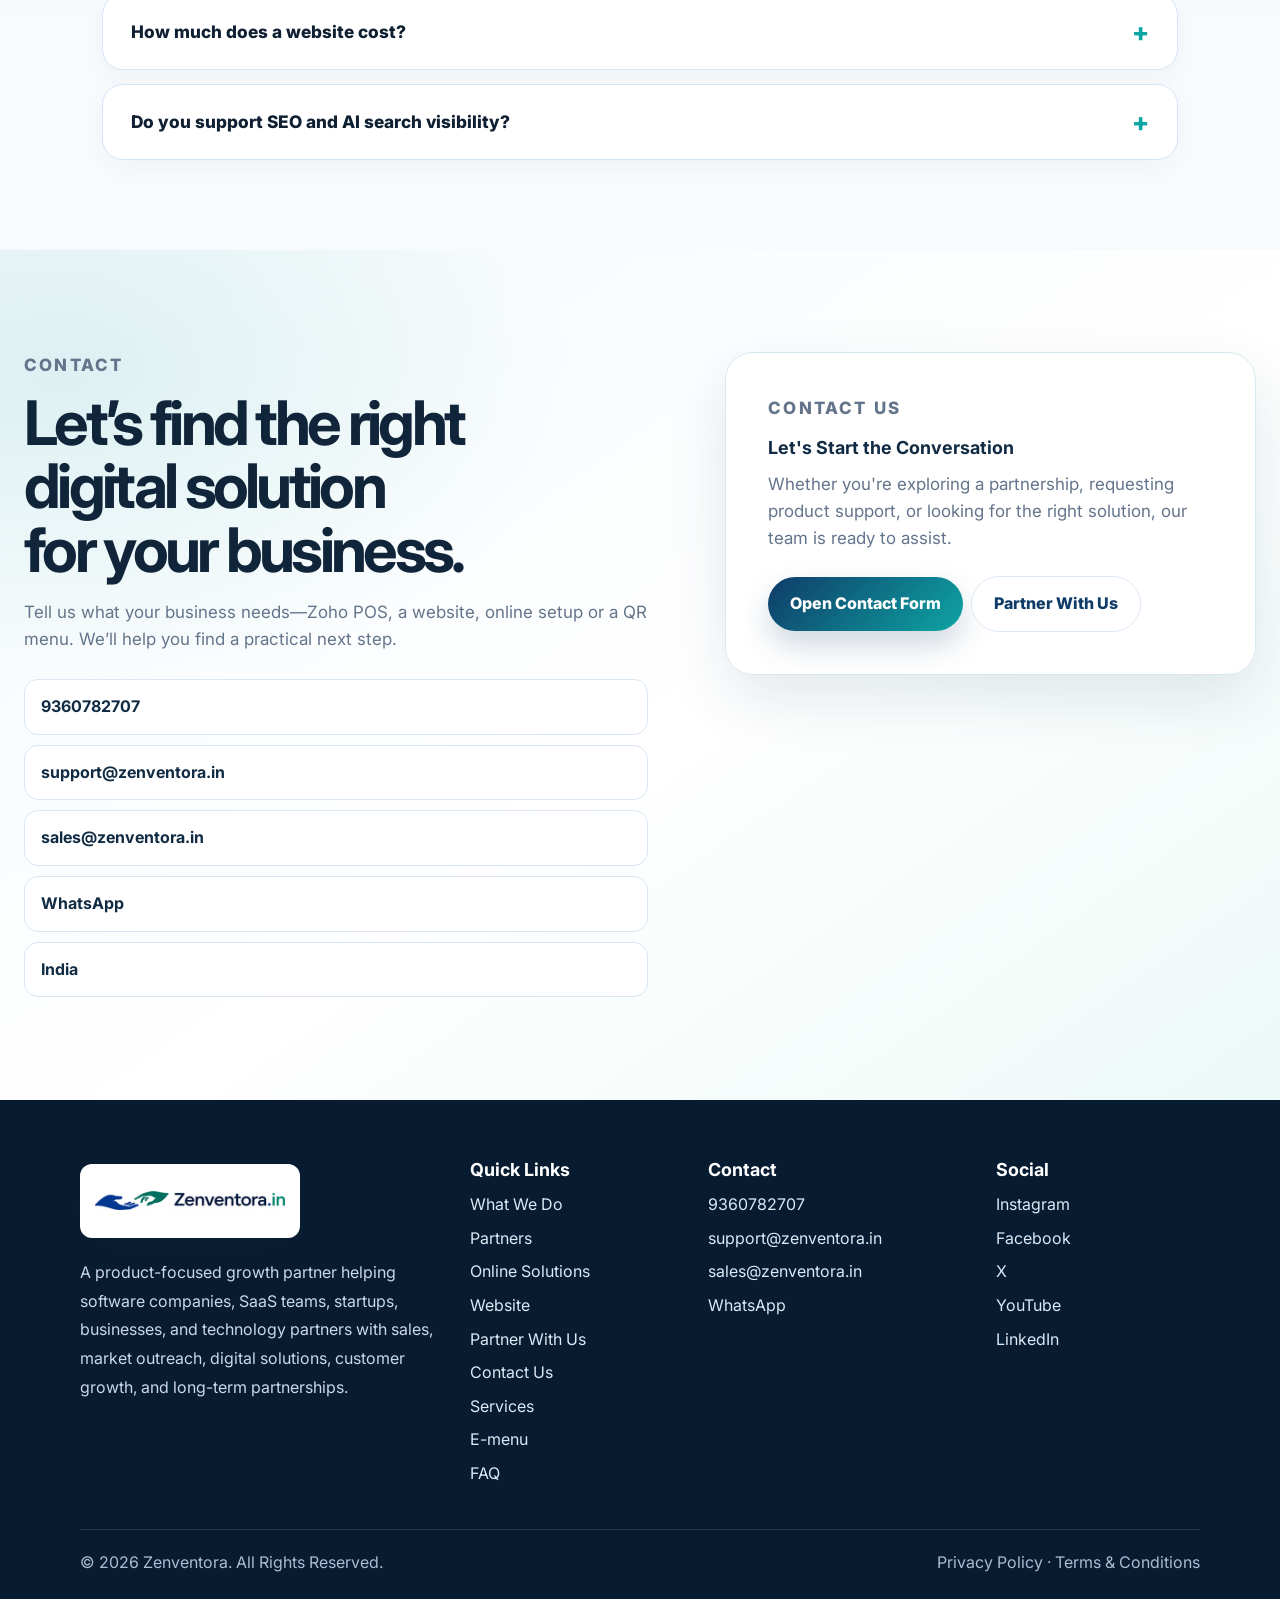
==== commit 9992a7c9: "Match homepage project badge labels to service categories" ====
--- a/index.html
+++ b/index.html
@@ -313,7 +313,7 @@
 
     <section class="section split-section"><div class="container split-grid"><div><p class="eyebrow">Why Zenventora</p><h2>Practical technology. Clear guidance.</h2><p>We connect businesses with useful digital tools and make the next step easier to understand.</p></div><div class="check-grid"><span>Zoho POS partner guidance</span><span>Retail and restaurant workflows</span><span>Websites built around your goals</span><span>Connected online presence</span><span>QR menus for food businesses</span><span>Clear scope and next steps</span></div></div></section>
 
-    <section class="zv-client-section section" id="client-work" aria-label="Businesses we've helped bring online"><div class="container"><div class="zv-client-heading"><div><p class="eyebrow">Client projects</p><h2>Businesses we've helped bring online</h2><p>A snapshot of the websites and digital experiences created for different business needs.</p></div><div class="zv-slider-controls"><button type="button" class="zv-slider-prev" aria-label="Previous client projects">←</button><button type="button" class="zv-slider-next" aria-label="Next client projects">→</button></div></div><div class="zv-client-slider" tabindex="0" aria-label="Client project carousel"><div class="zv-client-track"><article class="zv-client-slide"><div class="zv-client-logo-wrap"><img src="https://bismiboutique.online/assets/bismi-logo.svg" alt="Bismi Boutique logo" loading="lazy" onerror="this.style.display='none';this.nextElementSibling.style.display='grid'"><span class="zv-logo-fallback">Bismi Boutique</span></div><span class="zv-client-kind">Website</span><h3>Bismi Boutique</h3><p>A dedicated boutique website to present the brand and make its collections easier for customers to discover.</p></article><article class="zv-client-slide"><div class="zv-client-logo-wrap"><img src="https://ularsuvai.in/images/logo.jpg.jpeg" alt="Ularsuvai logo" loading="lazy" onerror="this.style.display='none';this.nextElementSibling.style.display='grid'"><span class="zv-logo-fallback">Ularsuvai</span></div><span class="zv-client-kind">Website</span><h3>Ularsuvai</h3><p>A product-focused online presence for a traditional food brand, built to help customers explore products and place enquiries.</p></article><article class="zv-client-slide"><div class="zv-client-logo-wrap"><img src="https://saforahampers.store/assets/logo.PNG" alt="Safora Hampers logo" loading="lazy" onerror="this.style.display='none';this.nextElementSibling.style.display='grid'"><span class="zv-logo-fallback">Safora Hampers</span></div><span class="zv-client-kind">Website</span><h3>Safora Hampers</h3><p>A gifting-focused storefront experience that gives customers a clear path to browse hamper options.</p></article><article class="zv-client-slide"><div class="zv-client-logo-wrap"><img src="https://askerlandpromotors.online/images/logo.png.jpeg" alt="Askerland Promotors logo" loading="lazy" onerror="this.style.display='none';this.nextElementSibling.style.display='grid'"><span class="zv-logo-fallback">Askerland Promotors</span></div><span class="zv-client-kind">Website</span><h3>Askerland Promotors</h3><p>A business website that introduces the company and helps visitors understand its services.</p></article><article class="zv-client-slide"><div class="zv-client-logo-wrap"><img src="https://zenventora.in/emenu/assets/aifa-cafe-testimonial-logo-v2.svg" alt="Aifa Cafe logo" loading="lazy" onerror="this.style.display='none';this.nextElementSibling.style.display='grid'"><span class="zv-logo-fallback">Aifa Cafe</span></div><span class="zv-client-kind">eMenu</span><h3>Aifa Cafe</h3><p>A restaurant eMenu experience designed for guests to browse a mobile-friendly menu using a QR code.</p></article></div></div><div class="zv-slider-dots" aria-label="Choose a client project"></div></div></section>
+    <section class="zv-client-section section" id="client-work" aria-label="Businesses we've helped bring online"><div class="container"><div class="zv-client-heading"><div><p class="eyebrow">Client projects</p><h2>Businesses we've helped bring online</h2><p>A snapshot of the websites and digital experiences created for different business needs.</p></div><div class="zv-slider-controls"><button type="button" class="zv-slider-prev" aria-label="Previous client projects">←</button><button type="button" class="zv-slider-next" aria-label="Next client projects">→</button></div></div><div class="zv-client-slider" tabindex="0" aria-label="Client project carousel"><div class="zv-client-track"><article class="zv-client-slide"><div class="zv-client-logo-wrap"><img src="https://bismiboutique.online/assets/bismi-logo.svg" alt="Bismi Boutique logo" loading="lazy" onerror="this.style.display='none';this.nextElementSibling.style.display='grid'"><span class="zv-logo-fallback">Bismi Boutique</span></div><span class="zv-client-kind zv-kind-website">Website</span><h3>Bismi Boutique</h3><p>A dedicated boutique website to present the brand and make its collections easier for customers to discover.</p></article><article class="zv-client-slide"><div class="zv-client-logo-wrap"><img src="https://ularsuvai.in/images/logo.jpg.jpeg" alt="Ularsuvai logo" loading="lazy" onerror="this.style.display='none';this.nextElementSibling.style.display='grid'"><span class="zv-logo-fallback">Ularsuvai</span></div><span class="zv-client-kind zv-kind-online">Online Solutions</span><h3>Ularsuvai</h3><p>A product-focused online presence for a traditional food brand, built to help customers explore products and place enquiries.</p></article><article class="zv-client-slide"><div class="zv-client-logo-wrap"><img src="https://saforahampers.store/assets/logo.PNG" alt="Safora Hampers logo" loading="lazy" onerror="this.style.display='none';this.nextElementSibling.style.display='grid'"><span class="zv-logo-fallback">Safora Hampers</span></div><span class="zv-client-kind zv-kind-website">Website</span><h3>Safora Hampers</h3><p>A gifting-focused storefront experience that gives customers a clear path to browse hamper options.</p></article><article class="zv-client-slide"><div class="zv-client-logo-wrap"><img src="https://askerlandpromotors.online/images/logo.png.jpeg" alt="Askerland Promotors logo" loading="lazy" onerror="this.style.display='none';this.nextElementSibling.style.display='grid'"><span class="zv-logo-fallback">Askerland Promotors</span></div><span class="zv-client-kind zv-kind-online">Online Solutions</span><h3>Askerland Promotors</h3><p>A business website that introduces the company and helps visitors understand its services.</p></article><article class="zv-client-slide"><div class="zv-client-logo-wrap"><img src="https://zenventora.in/emenu/assets/aifa-cafe-testimonial-logo-v2.svg" alt="Aifa Cafe logo" loading="lazy" onerror="this.style.display='none';this.nextElementSibling.style.display='grid'"><span class="zv-logo-fallback">Aifa Cafe</span></div><span class="zv-client-kind zv-kind-emenu">eMenu</span><h3>Aifa Cafe</h3><p>A restaurant eMenu experience designed for guests to browse a mobile-friendly menu using a QR code.</p></article></div></div><div class="zv-slider-dots" aria-label="Choose a client project"></div></div></section>
 <section class="section customer-band">
       <div class="container customer-card">
         <div><p class="eyebrow">For business customers</p><h2>Looking for the right product or solution?</h2><p>If you are a business looking for software, digital tools, automation, or technology solutions, Zenventora can help you explore suitable options from our partner network.</p></div>
--- a/styles.css
+++ b/styles.css
@@ -3636,20 +3636,6 @@
 }
 
 
-/* Global CTA label consistency: keep CTA text white in every state and on every page. */
-:where(a.btn, button.btn, .floating-cta, .pos-cta-actions .btn, .hero-actions .btn, .cta-area .btn, .customer-band .btn, .site-header .nav-menu .btn) {
-  color: #fff !important;
-}
-:where(a.btn, button.btn, .floating-cta, .pos-cta-actions .btn, .hero-actions .btn, .cta-area .btn, .customer-band .btn, .site-header .nav-menu .btn):hover,
-:where(a.btn, button.btn, .floating-cta, .pos-cta-actions .btn, .hero-actions .btn, .cta-area .btn, .customer-band .btn, .site-header .nav-menu .btn):focus-visible,
-:where(a.btn, button.btn, .floating-cta, .pos-cta-actions .btn, .hero-actions .btn, .cta-area .btn, .customer-band .btn, .site-header .nav-menu .btn):active {
-  color: #fff !important;
-}
-:where(a.btn, button.btn, .floating-cta, .pos-cta-actions .btn, .hero-actions .btn, .cta-area .btn, .customer-band .btn, .site-header .nav-menu .btn) :where(span, svg, i) {
-  color: inherit !important;
-}
-
-
 /* Client showcase refinement: centered cards, stronger testimonial-style presentation */
 .zv-client-section .container { max-width: 1240px; }
 .zv-client-heading { align-items:center; }
@@ -3680,3 +3666,335 @@
 .site-header .brand.website-brand > span,
 .site-header .brand.website-brand > strong { display:inline-flex; align-items:center; visibility:visible; opacity:1; }
 .site-header .brand.website-brand > strong { white-space:nowrap; }
+
+
+/* Put each service label at the top edge of its client card, like a deliberate project badge. */
+.zv-client-slide { position:relative; padding-top:42px; }
+.zv-client-slide .zv-client-kind { position:absolute; top:15px; left:50%; transform:translateX(-50%); white-space:nowrap; }
+.zv-client-logo-wrap { margin-top:12px; }
+.zv-emenu-client-track { justify-content:center; }
+.zv-emenu-client .zv-client-slide { max-width:500px; margin-inline:auto; }
+@media(max-width:680px) {
+ .zv-client-slide { padding-top:40px; }
+ .zv-client-slide .zv-client-kind { top:13px; }
+}
+
+
+/* Only the teal/green partner CTAs for Zoho POS and GoZen use white text.
+   Leave white/light CTAs and every other button in their original styles. */
+#partners .partner-card .partner-link,
+#partners .partner-card .partner-link:hover,
+#partners .partner-card .partner-link:focus-visible,
+#partners .partner-card .partner-link:active {
+  color: #fff !important;
+}
+#partners .partner-card .partner-link :where(span, svg, i) {
+  color: inherit !important;
+}
+
+
+/* Footer logo link only: give the brand mark a neat, contained backing. */
+.site-footer a.brand.footer-brand {
+  background: #fff;
+  padding: 10px 15px;
+  border-radius: 12px;
+  height: unset;
+  width: fit-content;
+  margin-bottom: 20px;
+}
+
+
+/* Final testimonial alignment pass: keep every client card centered across all pages. */
+.zv-client-section .zv-client-heading,
+.zv-client-section .zv-client-heading > div,
+.zv-client-section .zv-client-heading .eyebrow,
+.zv-client-section .zv-client-heading h2,
+.zv-client-section .zv-client-heading p,
+.zv-client-section .zv-client-slide,
+.zv-client-section .zv-client-slide h3,
+.zv-client-section .zv-client-slide p {
+  text-align: center !important;
+}
+.zv-client-section .zv-client-heading > div:first-child {
+  width: 100%;
+  margin-inline: auto;
+}
+.zv-client-section .zv-client-slide {
+  align-items: center;
+}
+.zv-client-section .zv-client-slide .zv-client-kind {
+  position: absolute;
+  top: 15px;
+  left: 50%;
+  transform: translateX(-50%);
+  margin: 0;
+  white-space: nowrap;
+}
+.zv-client-section .zv-client-slide .zv-client-logo-wrap {
+  width: 100%;
+  justify-content: center;
+}
+.zv-client-section .zv-client-slide .zv-client-logo-wrap img {
+  object-position: center;
+}
+.zv-client-section .zv-client-slide p {
+  width: 100%;
+  max-width: 360px;
+  margin-inline: auto;
+}
+.zv-client-section .zv-client-section--static .zv-client-track,
+.zv-client-section--static .zv-client-track {
+  justify-content: center;
+}
+.zv-client-section--static .zv-slider-controls,
+.zv-client-section--static .zv-slider-dots {
+  display: none !important;
+}
+.zv-emenu-client .zv-client-track {
+  justify-content: center;
+}
+.zv-emenu-client .zv-client-slide {
+  width: 100%;
+  max-width: 500px;
+  margin-inline: auto;
+}
+@media (max-width: 680px) {
+  .zv-client-section .zv-client-slide {
+    padding-top: 42px;
+  }
+  .zv-client-section .zv-client-slide .zv-client-kind {
+    top: 13px;
+  }
+}
+
+
+/* Client/project sections: center the heading copy and keep the descriptive line
+   centered beneath the title, with a consistent readable width on every page. */
+.zv-client-section .zv-client-heading {
+  width: 100%;
+  text-align: center !important;
+  margin-inline: auto;
+}
+.zv-client-section .zv-client-heading > div:first-child {
+  width: 100%;
+  max-width: 980px;
+  margin: 0 auto !important;
+  text-align: center !important;
+}
+.zv-client-section .zv-client-heading .eyebrow,
+.zv-client-section .zv-client-heading h2,
+.zv-client-section .zv-client-heading p {
+  text-align: center !important;
+  margin-left: auto;
+  margin-right: auto;
+}
+.zv-client-section .zv-client-heading h2 {
+  margin-top: 12px;
+  margin-bottom: 18px;
+}
+.zv-client-section .zv-client-heading > div:first-child > p:last-child {
+  max-width: 900px;
+  width: 100%;
+  margin-top: 0;
+  margin-bottom: 0;
+  line-height: 1.65;
+}
+.zv-client-section .zv-client-slider {
+  width: 100%;
+  min-width: 0;
+  overflow: hidden;
+}
+.zv-client-section .zv-client-track {
+  min-width: 0;
+  box-sizing: border-box;
+}
+.zv-client-section .zv-client-slide {
+  box-sizing: border-box;
+  min-width: 0;
+  overflow: hidden;
+  text-align: center !important;
+}
+.zv-client-section .zv-client-slide .zv-client-kind {
+  top: 18px;
+  left: 50%;
+  transform: translateX(-50%);
+  max-width: calc(100% - 32px);
+  padding: 8px 16px;
+  border-radius: 999px;
+  font-size: 0.76rem;
+  font-weight: 800;
+  letter-spacing: 0.08em;
+  line-height: 1.15;
+  text-transform: uppercase;
+  white-space: nowrap;
+  z-index: 2;
+  margin: 0;
+}
+.zv-client-section .zv-client-slide .zv-client-logo-wrap {
+  margin-top: 26px;
+}
+.zv-client-section .zv-client-slide h3,
+.zv-client-section .zv-client-slide p {
+  text-align: center !important;
+  margin-left: auto;
+  margin-right: auto;
+}
+.zv-client-section .zv-client-slide p {
+  max-width: 360px;
+  width: 100%;
+}
+
+/* Different, coordinated badge colours make each Zenventora service easy to identify. */
+body.website-page .zv-client-section .zv-client-kind {
+  color: #087f78;
+  background: #e5f7f3;
+  border: 1px solid #c7eee6;
+}
+body.online-solutions-page:not(.website-page) .zv-client-section .zv-client-kind {
+  color: #3154a4;
+  background: #eaf0ff;
+  border: 1px solid #d6e1ff;
+}
+body.emenu-page .zv-client-section .zv-client-kind {
+  color: #9a5b12;
+  background: #fff0d9;
+  border: 1px solid #f7dfb9;
+}
+body:not(.website-page):not(.online-solutions-page):not(.emenu-page) .zv-client-section .zv-client-kind {
+  color: #087f78;
+  background: #e5f7f3;
+  border: 1px solid #c7eee6;
+}
+
+@media (max-width: 680px) {
+  .zv-client-section .zv-client-heading h2 {
+    margin-bottom: 12px;
+  }
+  .zv-client-section .zv-client-heading > div:first-child > p:last-child {
+    max-width: 100%;
+    padding-inline: 8px;
+  }
+  .zv-client-section .zv-client-slide .zv-client-kind {
+    top: 14px;
+    font-size: 0.68rem;
+    padding: 7px 12px;
+  }
+  .zv-client-section .zv-client-slide .zv-client-logo-wrap {
+    margin-top: 24px;
+  }
+}
+
+
+/* Keep client testimonial/project description paragraphs centered under their headings. */
+.zv-client-heading p {
+  margin: 0 auto !important;
+}
+
+
+/* Exact service labels, attached neatly to the top edge of each client card. */
+.zv-client-section .zv-client-slide {
+  position: relative;
+  padding-top: 76px;
+}
+.zv-client-section .zv-client-slide .zv-client-kind {
+  position: absolute;
+  top: 0;
+  left: 50%;
+  transform: translateX(-50%);
+  display: inline-flex;
+  align-items: center;
+  justify-content: center;
+  min-height: 42px;
+  padding: 9px 22px;
+  border-radius: 0 0 16px 16px;
+  max-width: calc(100% - 32px);
+  white-space: nowrap;
+  line-height: 1.1;
+  margin: 0;
+  z-index: 3;
+}
+body.website-page .zv-client-section .zv-client-kind {
+  color: #087f78;
+  background: #e5f7f3;
+  border: 1px solid #c7eee6;
+  border-top: 0;
+}
+body.online-solutions-page:not(.website-page) .zv-client-section .zv-client-kind {
+  color: #3154a4;
+  background: #eaf0ff;
+  border: 1px solid #d6e1ff;
+  border-top: 0;
+}
+body.emenu-page .zv-client-section .zv-client-kind {
+  color: #9a5b12;
+  background: #fff0d9;
+  border: 1px solid #f7dfb9;
+  border-top: 0;
+}
+body:not(.website-page):not(.online-solutions-page):not(.emenu-page) .zv-client-section .zv-client-kind {
+  color: #087f78;
+  background: #e5f7f3;
+  border: 1px solid #c7eee6;
+  border-top: 0;
+}
+@media (max-width: 680px) {
+  .zv-client-section .zv-client-slide {
+    padding-top: 66px;
+  }
+  .zv-client-section .zv-client-slide .zv-client-kind {
+    min-height: 36px;
+    padding: 7px 15px;
+    font-size: .68rem;
+  }
+}
+
+
+/* Client category badges: pin neatly to the top-right corner of each card. */
+.zv-client-section .zv-client-slide { padding-top: 64px !important; }
+.zv-client-section .zv-client-slide .zv-client-kind {
+  top: 10px !important; right: 10px !important; left: auto !important;
+  transform: none !important; margin: 0 !important; border-radius: 10px !important;
+}
+body.website-page .zv-client-section .zv-client-slide .zv-client-kind { color:#087f78 !important; background:#e5f7f3 !important; border:1px solid #c7eee6 !important; }
+body.online-solutions-page:not(.website-page) .zv-client-section .zv-client-slide .zv-client-kind { color:#3154a4 !important; background:#eaf0ff !important; border:1px solid #d6e1ff !important; }
+body.emenu-page .zv-client-section .zv-client-slide .zv-client-kind { color:#9a5b12 !important; background:#fff0d9 !important; border:1px solid #f7dfb9 !important; }
+body:not(.website-page):not(.online-solutions-page):not(.emenu-page) .zv-client-section .zv-client-slide .zv-client-kind { color:#087f78 !important; background:#e5f7f3 !important; border:1px solid #c7eee6 !important; }
+@media(max-width:680px) {
+ .zv-client-section .zv-client-slide { padding-top:58px !important; }
+ .zv-client-section .zv-client-slide .zv-client-kind { top:8px !important; right:8px !important; font-size:.65rem !important; padding:6px 9px !important; }
+}
+
+
+/* Final compact client-category badge: inside the white card, 5px from top/right. */
+.zv-client-section .zv-client-slide {
+  padding-top: 48px !important;
+}
+.zv-client-section .zv-client-slide .zv-client-kind {
+  top: 5px !important;
+  right: 5px !important;
+  left: auto !important;
+  transform: none !important;
+  min-height: 0 !important;
+  height: auto !important;
+  padding: 4px 8px !important;
+  max-width: calc(100% - 10px) !important;
+  border-radius: 6px !important;
+  font-size: .62rem !important;
+  font-weight: 750 !important;
+  letter-spacing: .025em !important;
+  line-height: 1.15 !important;
+  white-space: nowrap !important;
+  border-top: 1px solid currentColor !important;
+}
+@media (max-width: 680px) {
+  .zv-client-section .zv-client-slide {
+    padding-top: 44px !important;
+  }
+  .zv-client-section .zv-client-slide .zv-client-kind {
+    top: 5px !important;
+    right: 5px !important;
+    padding: 4px 7px !important;
+    font-size: .58rem !important;
+    letter-spacing: .015em !important;
+  }
+}
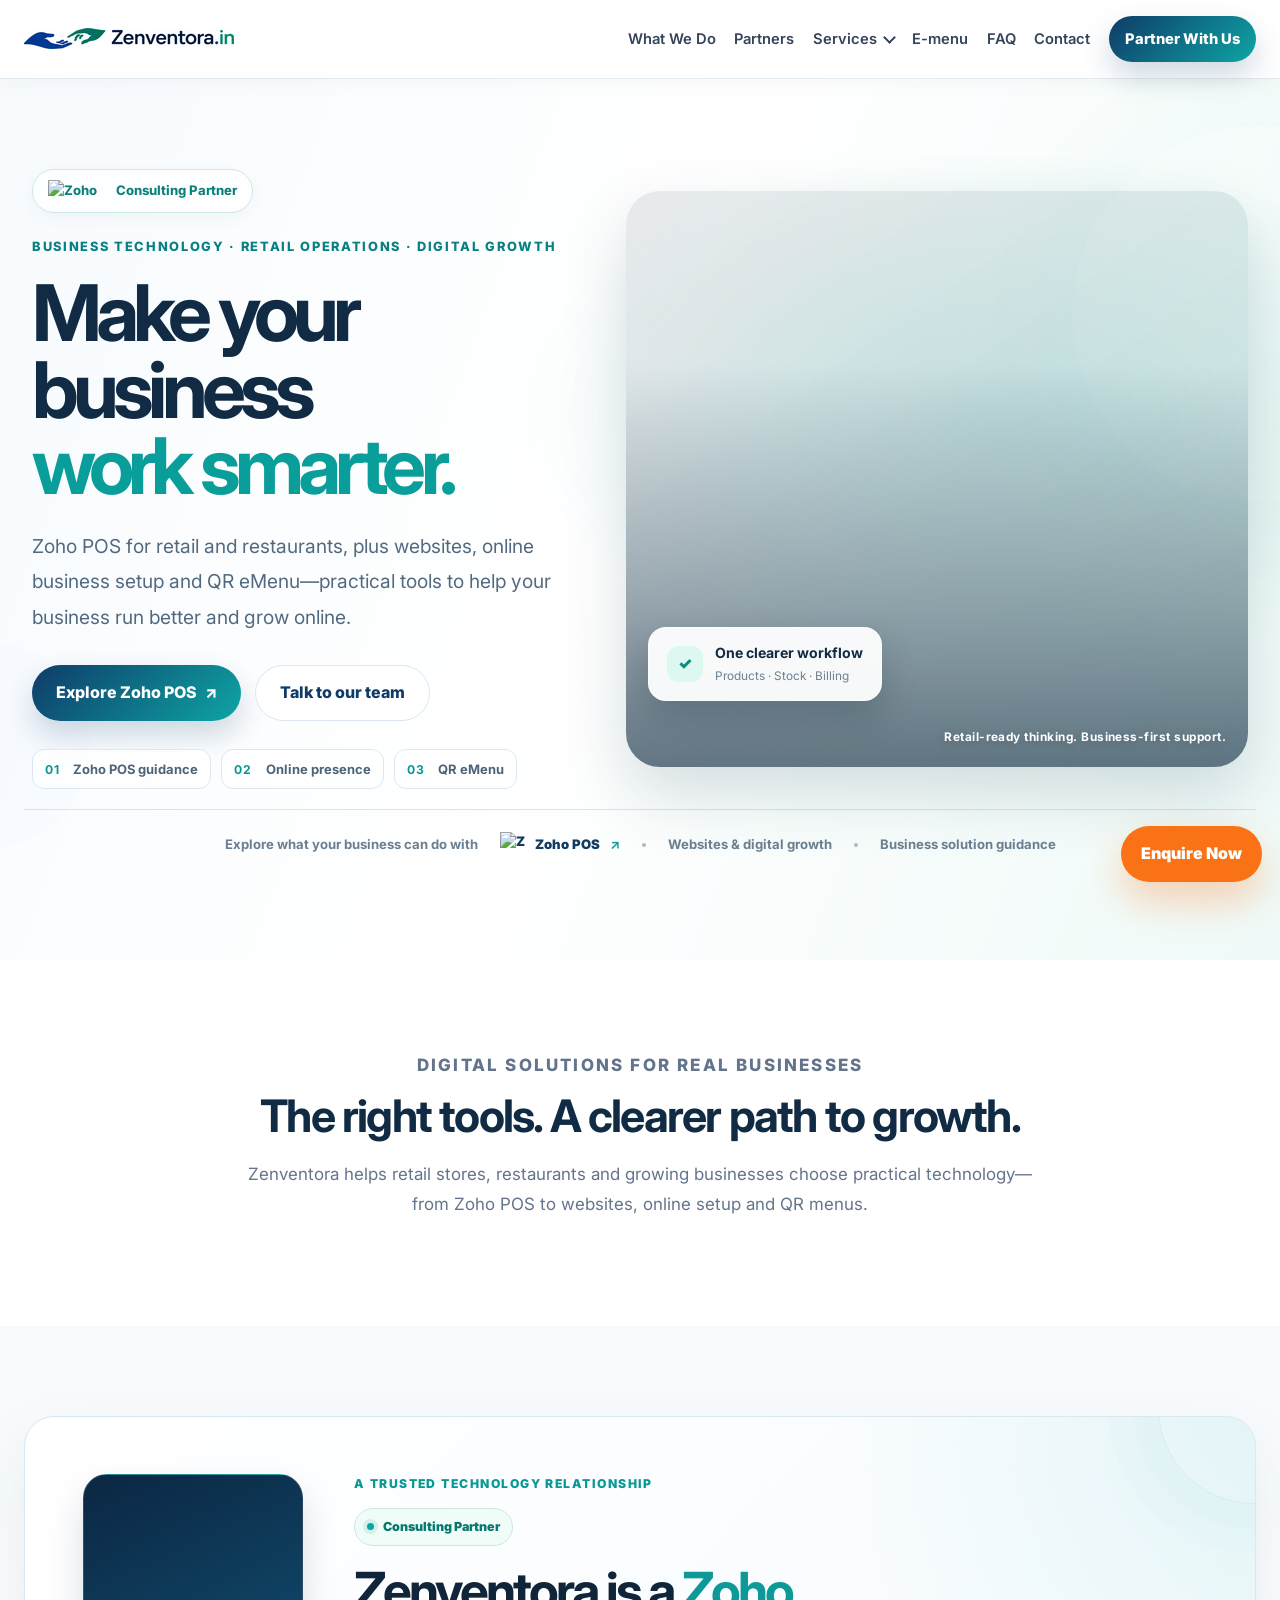
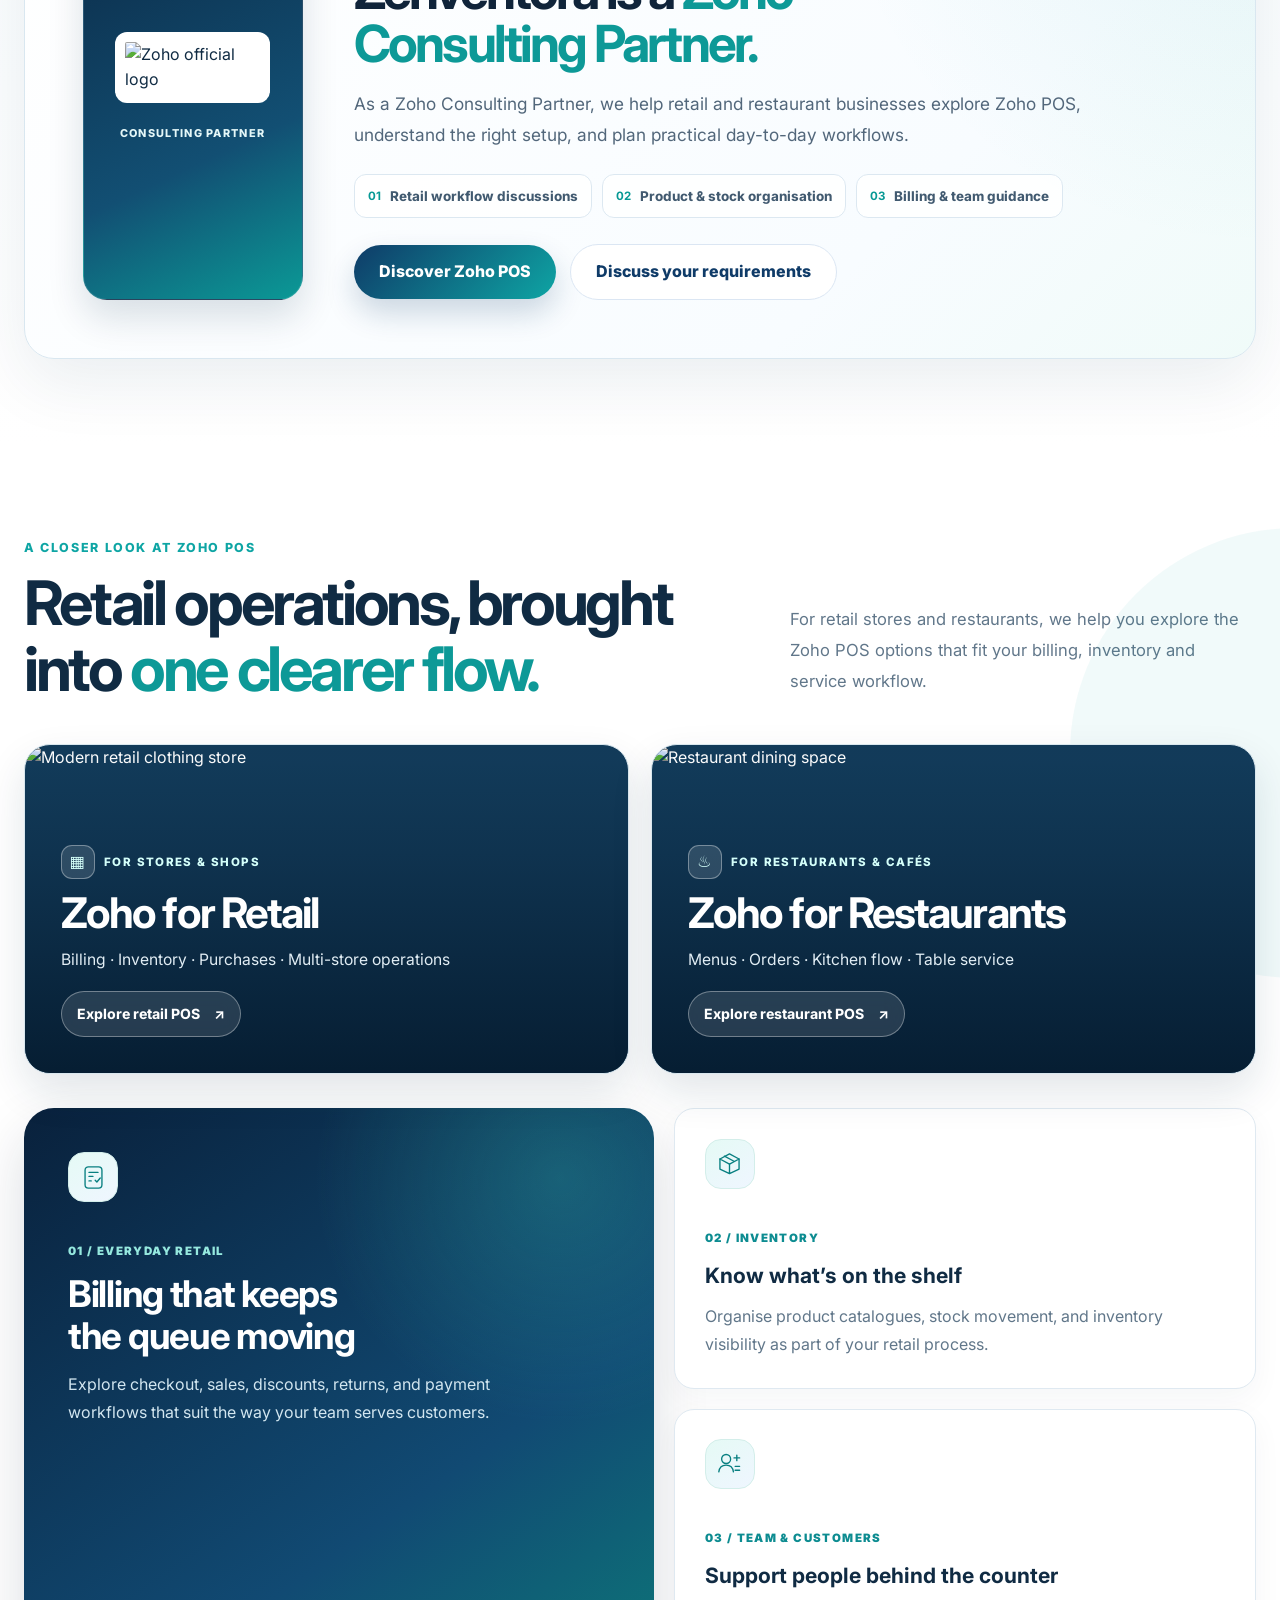
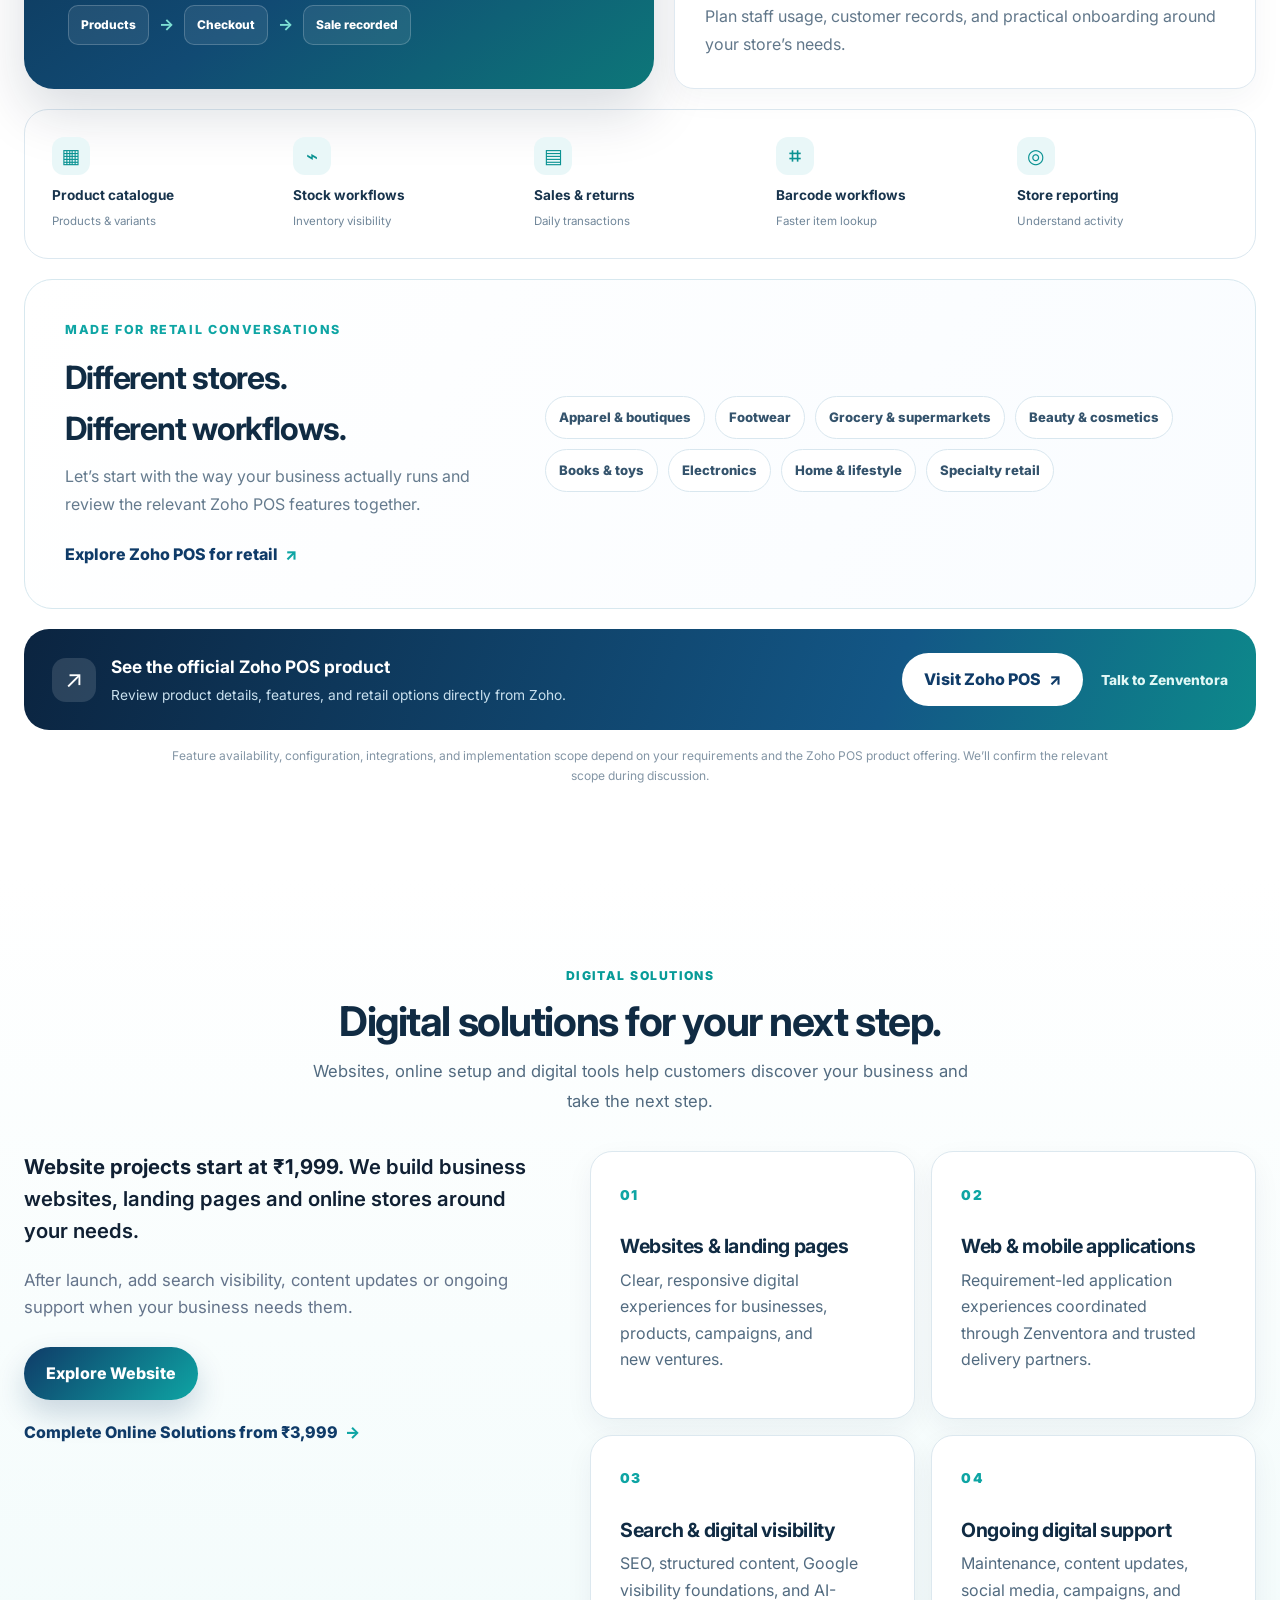
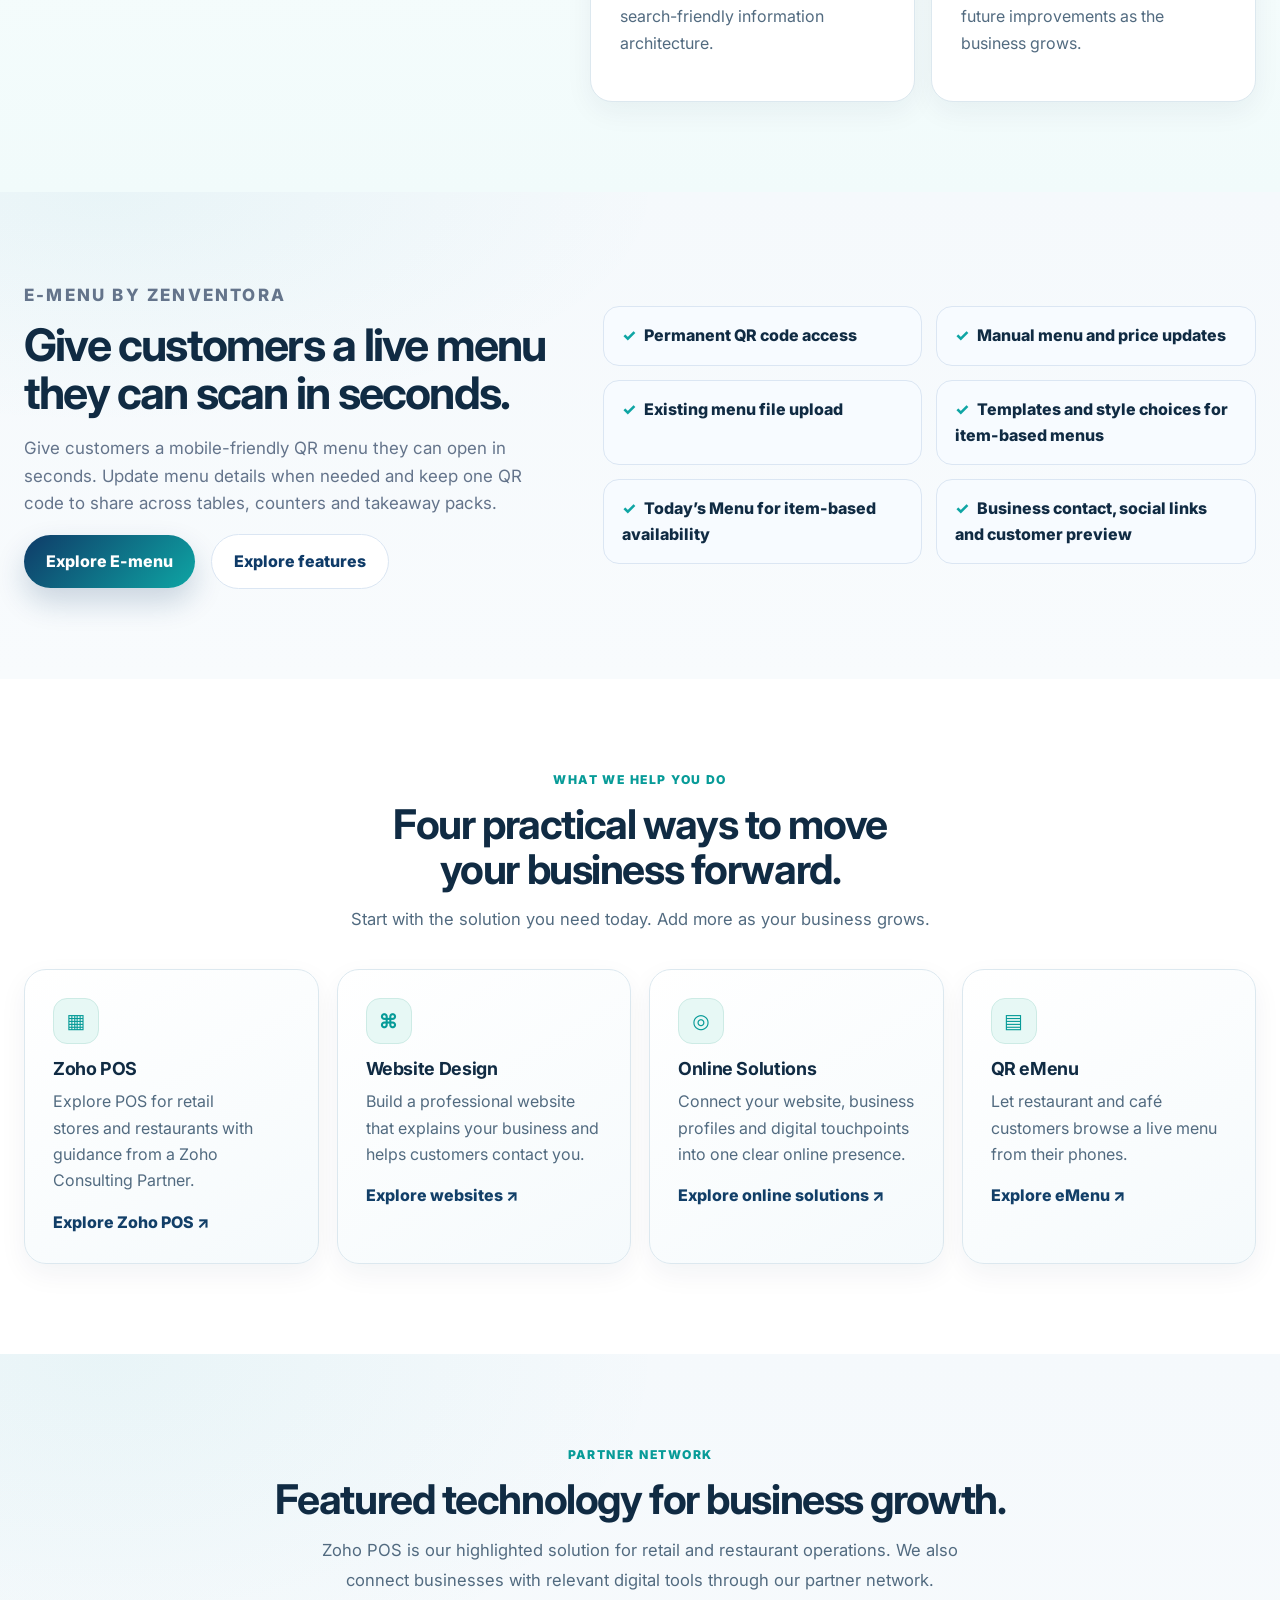
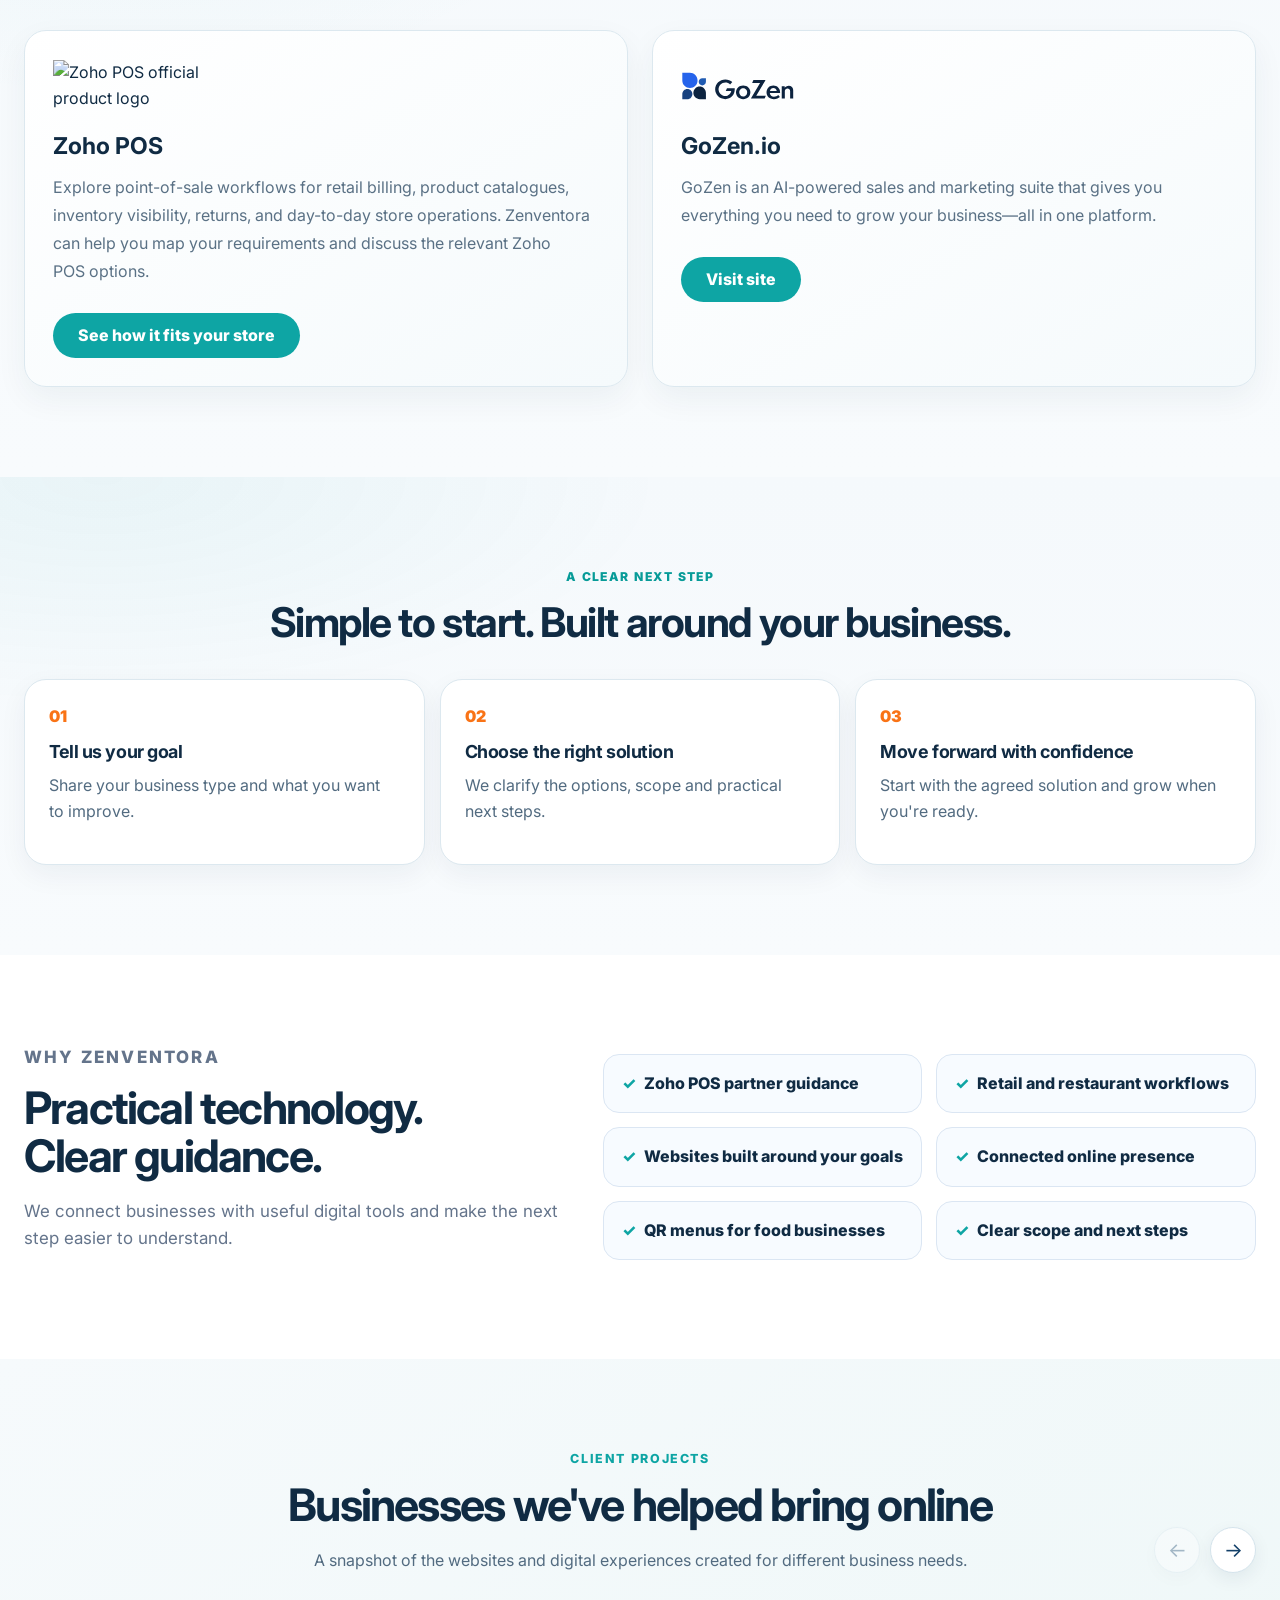
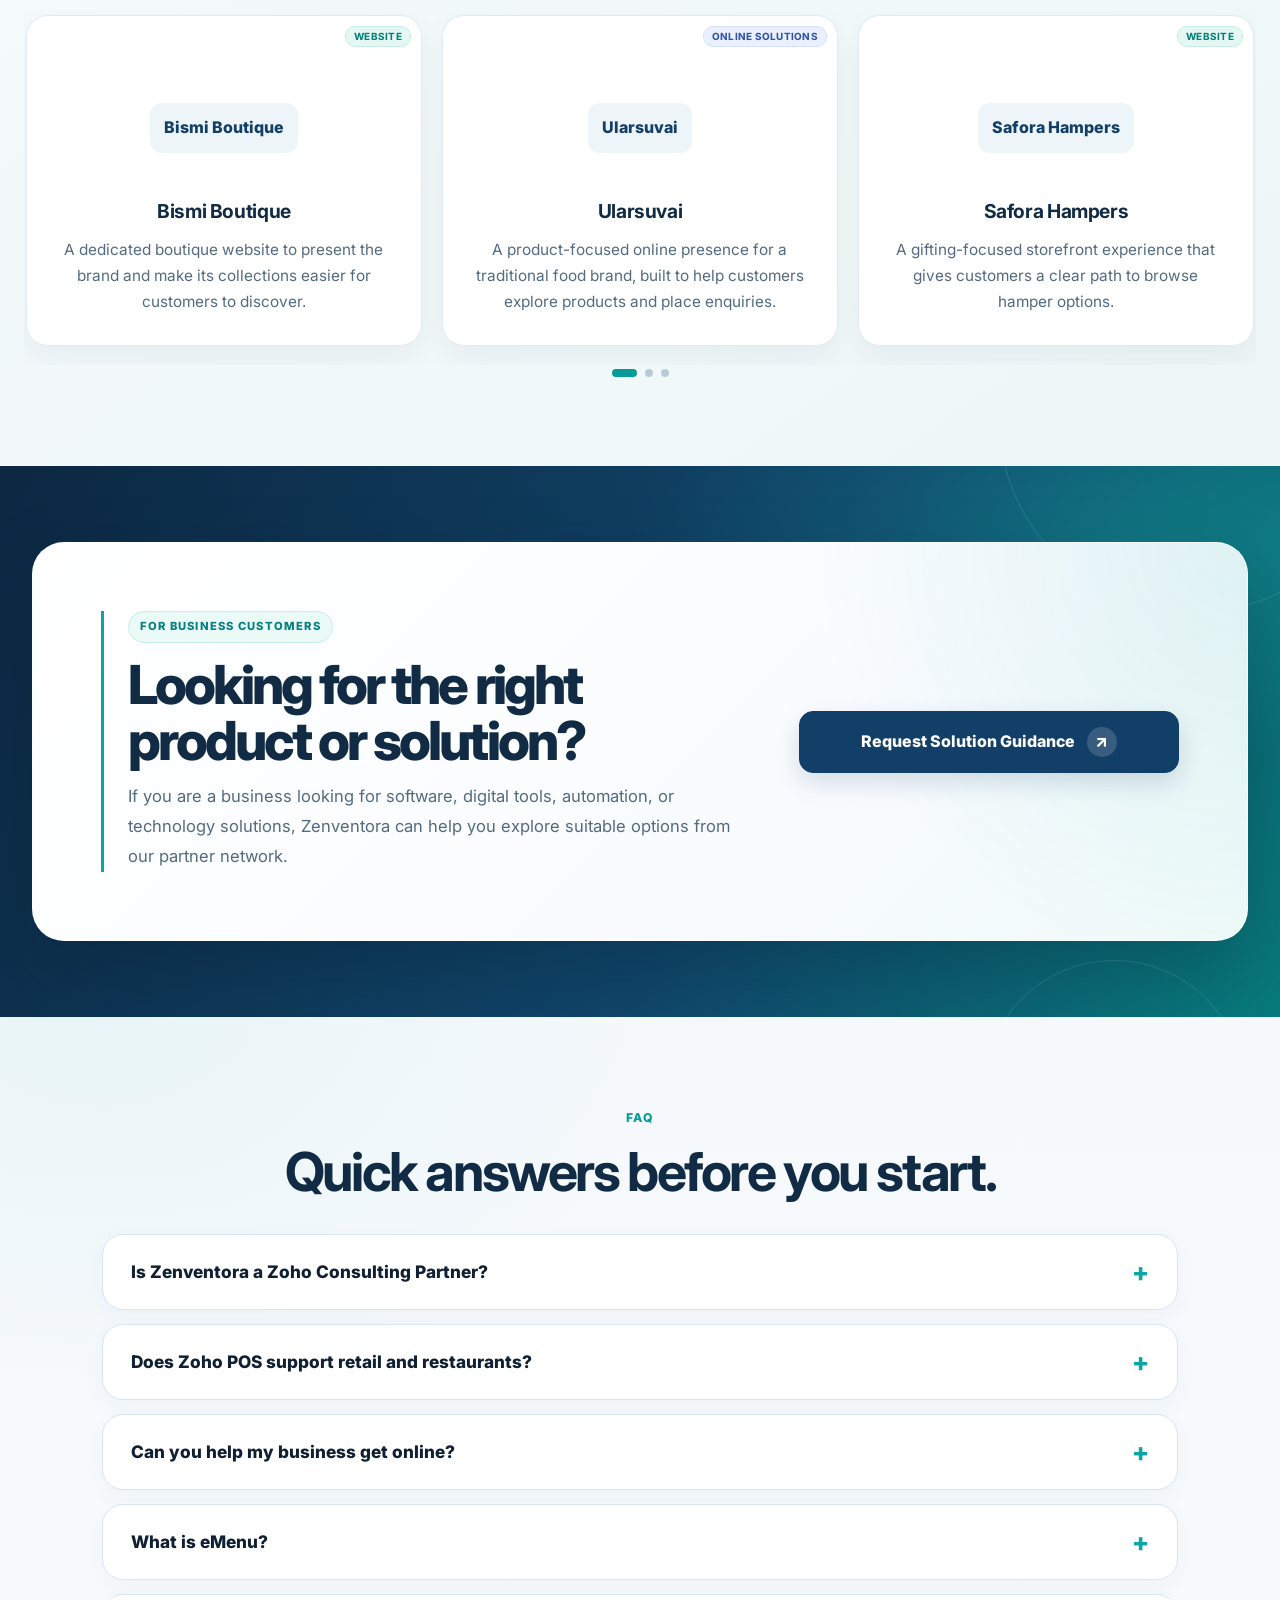
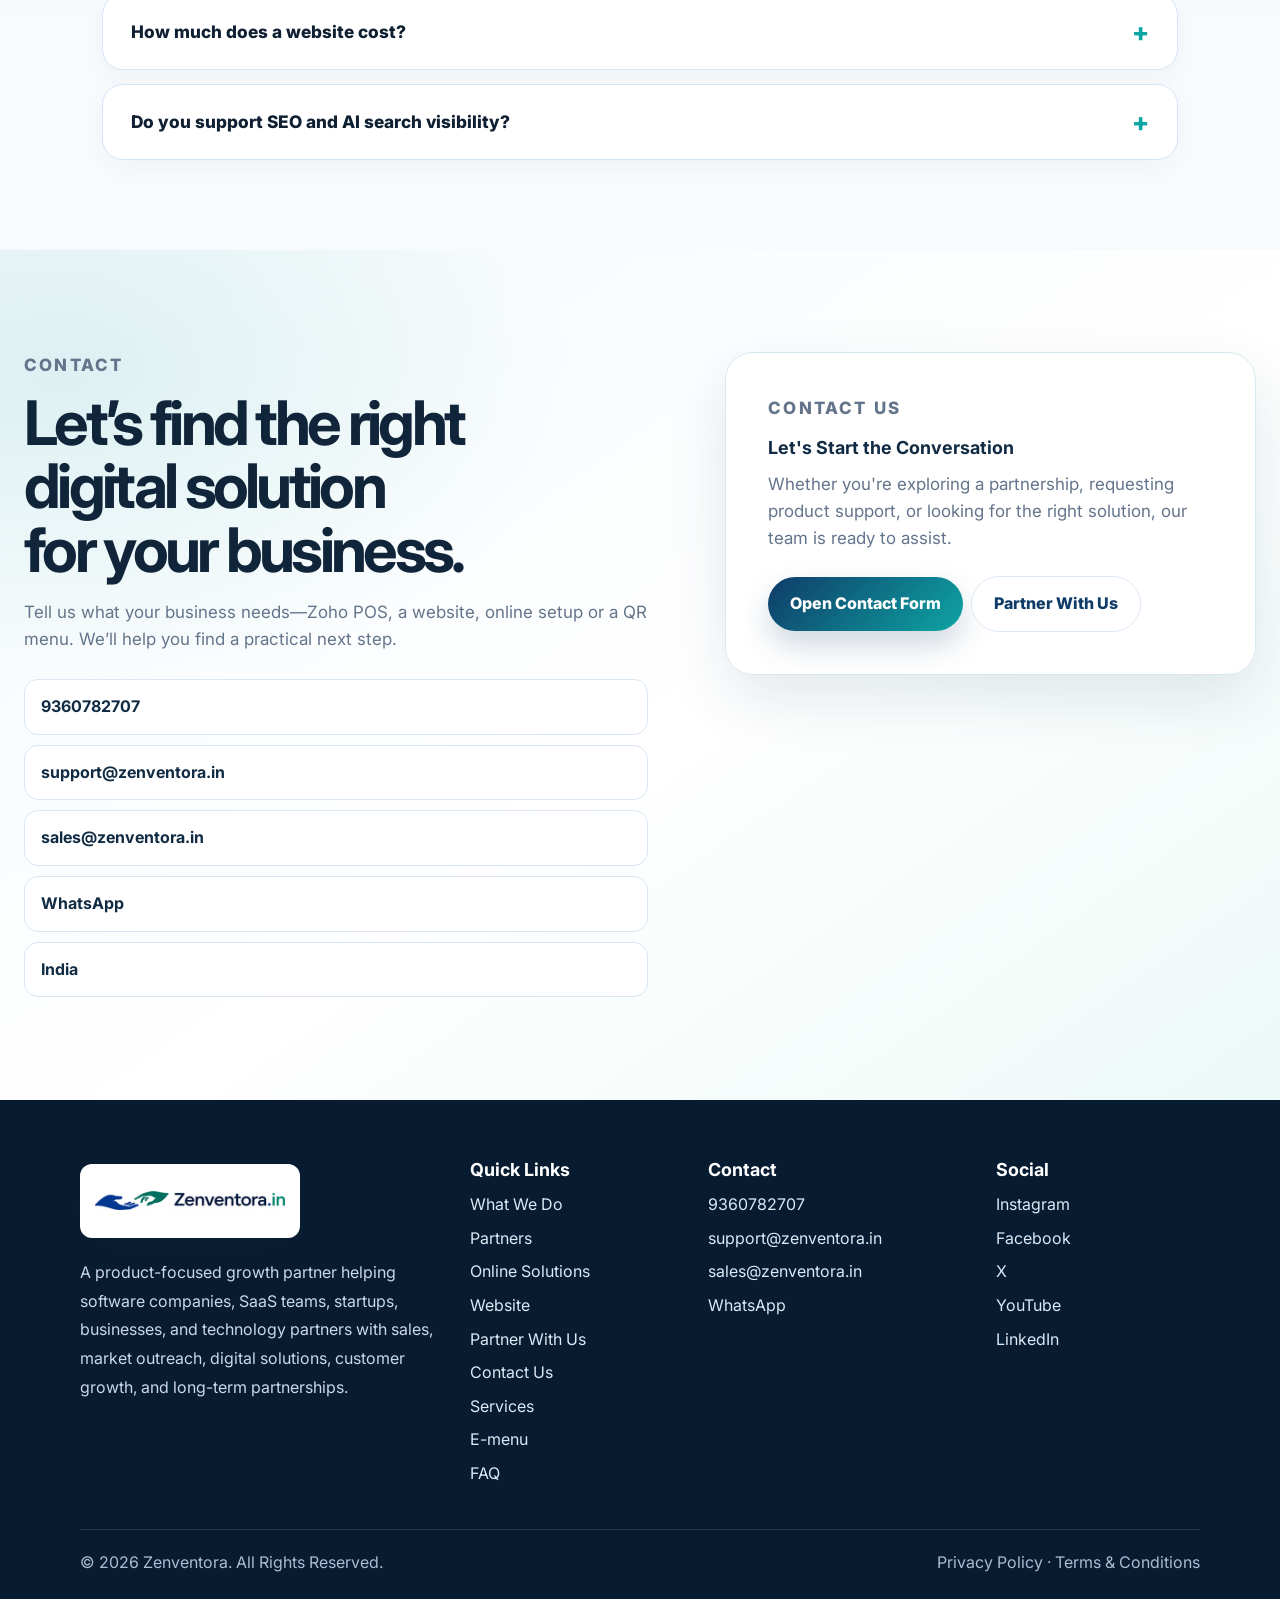
==== commit 6f23be83: "Bust cached navigation assets across public pages" ====
--- a/index.html
+++ b/index.html
@@ -33,7 +33,7 @@
   <link rel="preconnect" href="https://fonts.googleapis.com" />
   <link rel="preconnect" href="https://fonts.gstatic.com" crossorigin />
   <link href="https://fonts.googleapis.com/css2?family=Inter:wght@400;500;600;700;800&display=swap" rel="stylesheet" />
-  <link rel="stylesheet" href="styles.css" />
+  <link rel="stylesheet" href="styles.css?v=navfix-20261022" />
 
   <script type="application/ld+json">
   {
@@ -351,7 +351,7 @@
   </footer>
 
   <a class="floating-cta" href="contact.html">Enquire Now</a>
-  <script src="script.js" defer></script>
+  <script src="script.js?v=navfix-20261022" defer></script>
 <script>
 (function(){
  const reduced=window.matchMedia('(prefers-reduced-motion: reduce)').matches;
--- a/styles.css
+++ b/styles.css
@@ -3998,3 +3998,95 @@
     letter-spacing: .015em !important;
   }
 }
+
+
+
+/* Final client category badges: consistent inset and category colours across all pages. */
+.zv-client-section .zv-client-slide .zv-client-kind {
+  top: 10px !important;
+  right: 10px !important;
+  left: auto !important;
+  transform: none !important;
+  border-radius: 10px !important;
+}
+.zv-client-section .zv-client-slide .zv-kind-website { color:#087f78 !important; background:#e5f7f3 !important; border:1px solid #c7eee6 !important; }
+.zv-client-section .zv-client-slide .zv-kind-online { color:#3154a4 !important; background:#eaf0ff !important; border:1px solid #d6e1ff !important; }
+.zv-client-section .zv-client-slide .zv-kind-emenu { color:#9a5b12 !important; background:#fff0d9 !important; border:1px solid #f7dfb9 !important; }
+@media (max-width:680px) { .zv-client-section .zv-client-slide .zv-client-kind { top:10px !important; right:10px !important; } }
+
+
+/* Homepage client badges: give each service label its own distinct colour. */
+body:not(.website-page):not(.online-solutions-page):not(.emenu-page) .zv-client-section .zv-client-slide .zv-kind-website {
+  color: #087f78 !important;
+  background: #e5f7f3 !important;
+  border: 1px solid #c7eee6 !important;
+}
+body:not(.website-page):not(.online-solutions-page):not(.emenu-page) .zv-client-section .zv-client-slide .zv-kind-online {
+  color: #3154a4 !important;
+  background: #eaf0ff !important;
+  border: 1px solid #d6e1ff !important;
+}
+body:not(.website-page):not(.online-solutions-page):not(.emenu-page) .zv-client-section .zv-client-slide .zv-kind-emenu {
+  color: #9a5b12 !important;
+  background: #fff0d9 !important;
+  border: 1px solid #f7dfb9 !important;
+}
+
+
+/* Responsive navigation final override: hidden until Menu is tapped on touch layouts. */
+@media (max-width: 1120px) {
+  .site-header .nav-menu[data-nav-menu] {
+    display: none !important;
+    visibility: hidden;
+    opacity: 0;
+    pointer-events: none;
+  }
+  .site-header .nav-menu[data-nav-menu].open {
+    display: flex !important;
+    visibility: visible;
+    opacity: 1;
+    pointer-events: auto;
+    max-height: calc(100dvh - 100px);
+    overflow-y: auto;
+    overscroll-behavior: contain;
+  }
+  .site-header .nav-menu[data-nav-menu] > a,
+  .site-header .nav-menu[data-nav-menu] > .nav-dropdown {
+    width: 100%;
+  }
+  .site-header .nav-menu[data-nav-menu] > a,
+  .site-header .nav-menu[data-nav-menu] > .nav-dropdown > summary {
+    min-height: 44px;
+    padding: 10px 12px;
+  }
+  .site-header .nav-menu[data-nav-menu] > .nav-dropdown {
+    display: block;
+  }
+  .site-header .nav-menu[data-nav-menu] .nav-dropdown-menu {
+    position: static !important;
+    display: none;
+    width: 100%;
+    margin: 4px 0 8px 8px;
+    padding: 4px 8px;
+    border: 0;
+    border-left: 2px solid var(--line);
+    border-radius: 0;
+    box-shadow: none;
+  }
+  .site-header .nav-menu[data-nav-menu] .nav-dropdown[open] > .nav-dropdown-menu {
+    display: grid !important;
+  }
+  .site-header .nav-menu[data-nav-menu] .nav-dropdown-menu a {
+    min-height: 44px;
+    padding: 10px 12px;
+    white-space: normal;
+  }
+}
+@media (min-width: 1121px) {
+  .site-header .nav-menu[data-nav-menu] {
+    display: flex !important;
+    visibility: visible;
+    opacity: 1;
+    pointer-events: auto;
+  }
+}
